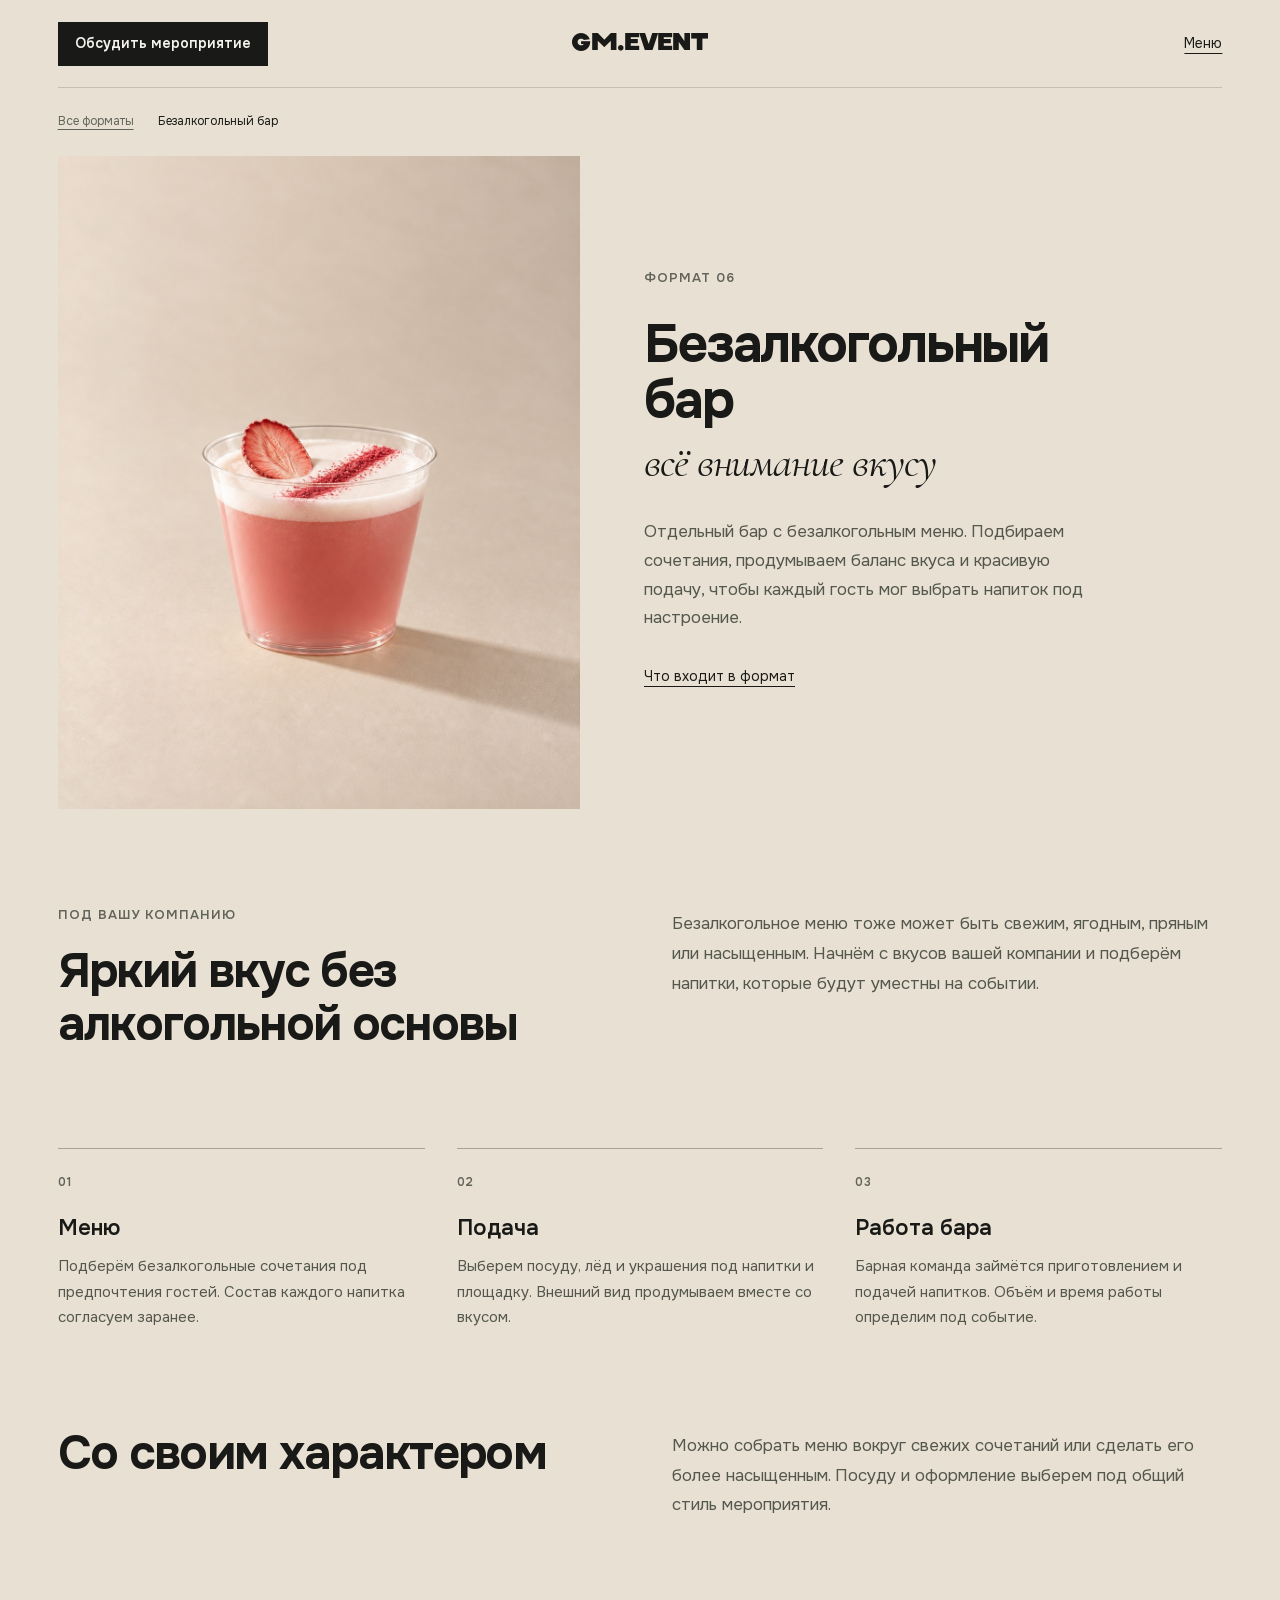
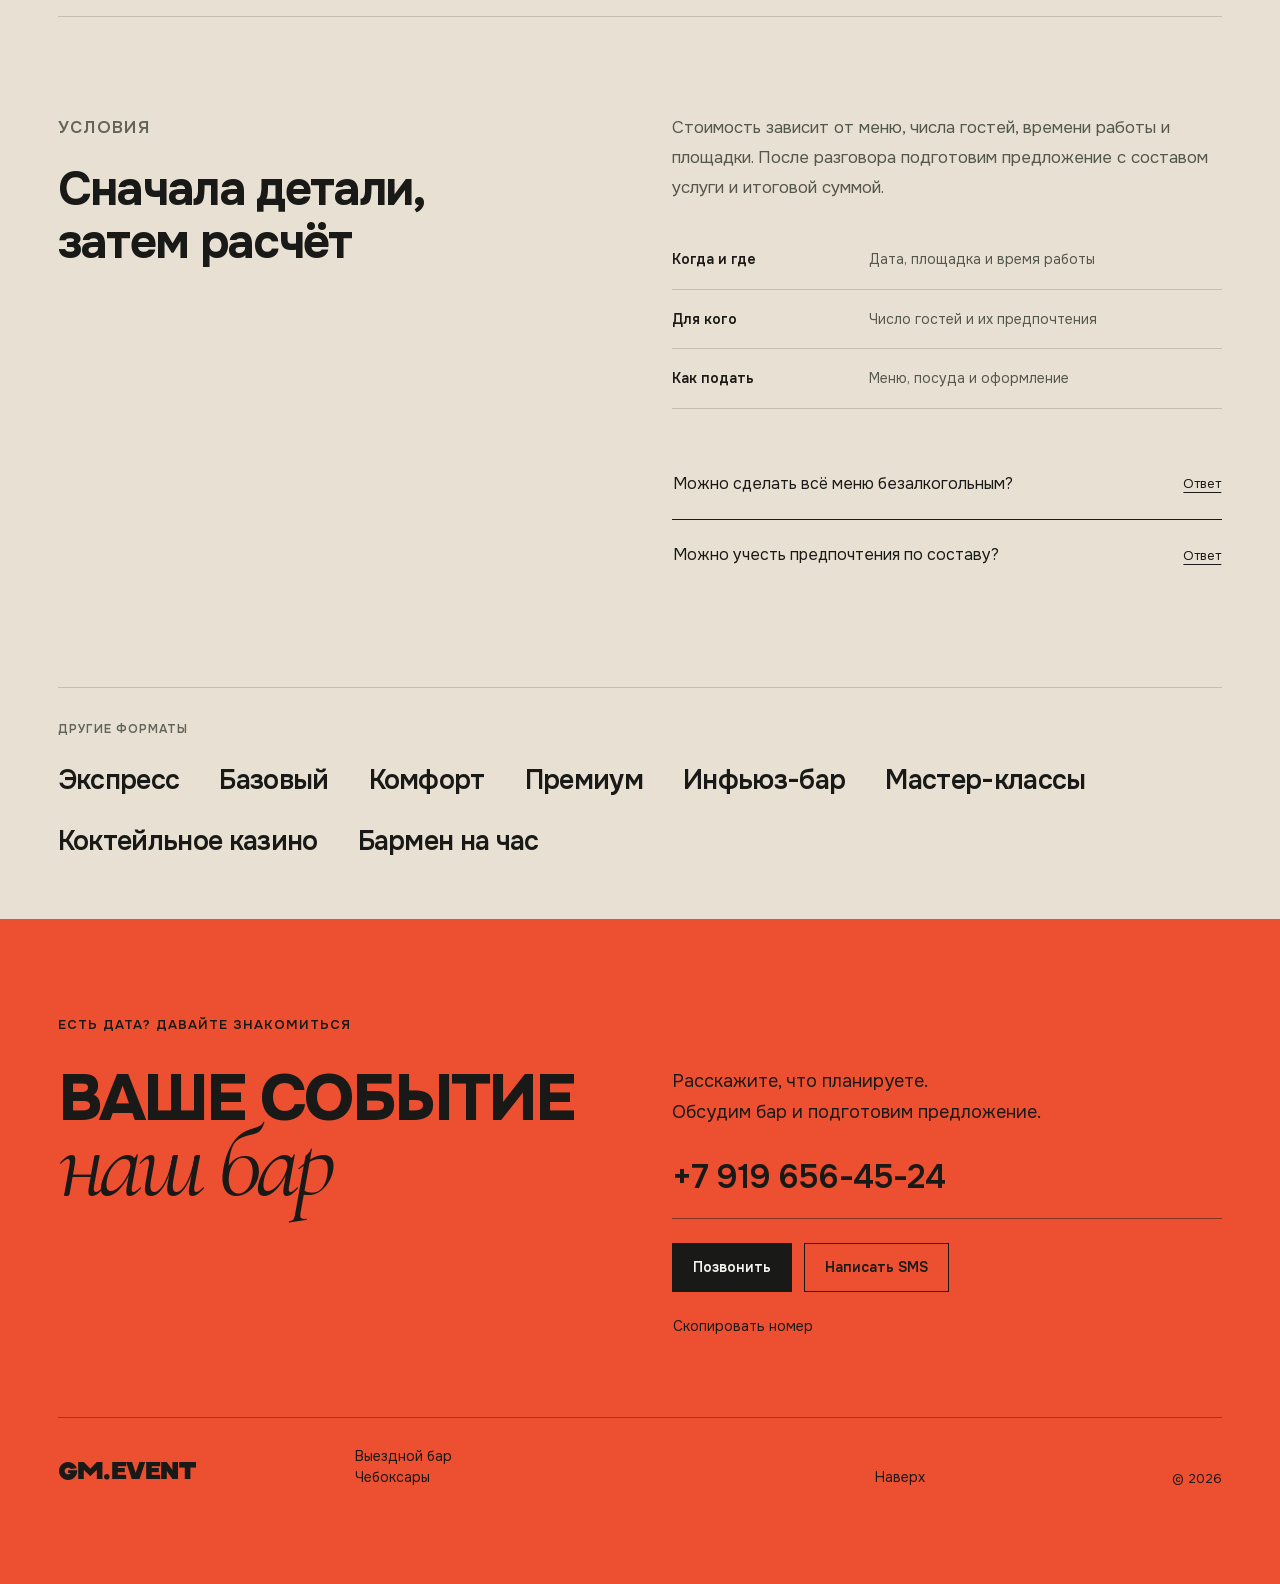
==== alcohol-free-bar/index.html @ c01161e1 "Organize services into nine event bar formats" ====
<!doctype html><html lang="ru"><head><meta charset="utf-8"><meta name="viewport" content="width=device-width,initial-scale=1"><meta name="robots" content="noindex,nofollow"><title>Безалкогольный бар — GM.EVENT</title><meta name="description" content="Отдельный бар с безалкогольным меню. Подбираем сочетания, продумываем баланс вкуса и красивую подачу, чтобы каждый гость мог выбрать напиток под настроение."><link rel="icon" href="[data-uri]"><style>/*! tailwindcss v4.2.1 | MIT License | https://tailwindcss.com */
@layer properties;
@layer theme, base, components, utilities;
@layer theme {
  :root, :host {
    --font-mono: ui-monospace, SFMono-Regular, Menlo, Monaco, Consolas, "Liberation Mono",
      "Courier New", monospace;
    --color-black: #000;
    --color-white: #fff;
    --spacing: 0.25rem;
    --container-xs: 20rem;
    --container-sm: 24rem;
    --text-xs: 0.75rem;
    --text-xs--line-height: calc(1 / 0.75);
    --text-sm: 0.875rem;
    --text-sm--line-height: calc(1.25 / 0.875);
    --text-base: 1rem;
    --text-base--line-height: calc(1.5 / 1);
    --font-weight-normal: 400;
    --font-weight-medium: 500;
    --tracking-tight: -0.025em;
    --tracking-widest: 0.1em;
    --leading-tight: 1.25;
    --leading-snug: 1.375;
    --leading-normal: 1.5;
    --leading-relaxed: 1.625;
    --radius-sm: 0.25rem;
    --radius-md: 0.375rem;
    --radius-xl: 0.75rem;
    --radius-2xl: 1rem;
    --radius-4xl: 2rem;
    --ease-in-out: cubic-bezier(0.4, 0, 0.2, 1);
    --animate-spin: spin 1s linear infinite;
    --animate-pulse: pulse 2s cubic-bezier(0.4, 0, 0.6, 1) infinite;
    --blur-xs: 4px;
    --aspect-video: 16 / 9;
    --default-transition-duration: 150ms;
    --default-transition-timing-function: cubic-bezier(0.4, 0, 0.2, 1);
    --default-font-family: var(--font-body);
    --default-mono-font-family: var(--font-mono);
    --color-border: var(--border);
    --color-popover: var(--popover);
  }
}
@layer base {
  *, ::after, ::before, ::backdrop, ::file-selector-button {
    box-sizing: border-box;
    margin: 0;
    padding: 0;
    border: 0 solid;
  }
  html, :host {
    line-height: 1.5;
    -webkit-text-size-adjust: 100%;
    tab-size: 4;
    font-family: var(--default-font-family, ui-sans-serif, system-ui, sans-serif, "Apple Color Emoji", "Segoe UI Emoji", "Segoe UI Symbol", "Noto Color Emoji");
    font-feature-settings: var(--default-font-feature-settings, normal);
    font-variation-settings: var(--default-font-variation-settings, normal);
    -webkit-tap-highlight-color: transparent;
  }
  hr {
    height: 0;
    color: inherit;
    border-top-width: 1px;
  }
  abbr:where([title]) {
    -webkit-text-decoration: underline dotted;
    text-decoration: underline dotted;
  }
  h1, h2, h3, h4, h5, h6 {
    font-size: inherit;
    font-weight: inherit;
  }
  a {
    color: inherit;
    -webkit-text-decoration: inherit;
    text-decoration: inherit;
  }
  b, strong {
    font-weight: bolder;
  }
  code, kbd, samp, pre {
    font-family: var(--default-mono-font-family, ui-monospace, SFMono-Regular, Menlo, Monaco, Consolas, "Liberation Mono", "Courier New", monospace);
    font-feature-settings: var(--default-mono-font-feature-settings, normal);
    font-variation-settings: var(--default-mono-font-variation-settings, normal);
    font-size: 1em;
  }
  small {
    font-size: 80%;
  }
  sub, sup {
    font-size: 75%;
    line-height: 0;
    position: relative;
    vertical-align: baseline;
  }
  sub {
    bottom: -0.25em;
  }
  sup {
    top: -0.5em;
  }
  table {
    text-indent: 0;
    border-color: inherit;
    border-collapse: collapse;
  }
  :-moz-focusring {
    outline: auto;
  }
  progress {
    vertical-align: baseline;
  }
  summary {
    display: list-item;
  }
  ol, ul, menu {
    list-style: none;
  }
  img, svg, video, canvas, audio, iframe, embed, object {
    display: block;
    vertical-align: middle;
  }
  img, video {
    max-width: 100%;
    height: auto;
  }
  button, input, select, optgroup, textarea, ::file-selector-button {
    font: inherit;
    font-feature-settings: inherit;
    font-variation-settings: inherit;
    letter-spacing: inherit;
    color: inherit;
    border-radius: 0;
    background-color: transparent;
    opacity: 1;
  }
  :where(select:is([multiple], [size])) optgroup {
    font-weight: bolder;
  }
  :where(select:is([multiple], [size])) optgroup option {
    padding-inline-start: 20px;
  }
  ::file-selector-button {
    margin-inline-end: 4px;
  }
  ::placeholder {
    opacity: 1;
  }
  @supports (not (-webkit-appearance: -apple-pay-button))  or (contain-intrinsic-size: 1px) {
    ::placeholder {
      color: currentcolor;
      @supports (color: color-mix(in lab, red, red)) {
        color: color-mix(in oklab, currentcolor 50%, transparent);
      }
    }
  }
  textarea {
    resize: vertical;
  }
  ::-webkit-search-decoration {
    -webkit-appearance: none;
  }
  ::-webkit-date-and-time-value {
    min-height: 1lh;
    text-align: inherit;
  }
  ::-webkit-datetime-edit {
    display: inline-flex;
  }
  ::-webkit-datetime-edit-fields-wrapper {
    padding: 0;
  }
  ::-webkit-datetime-edit, ::-webkit-datetime-edit-year-field, ::-webkit-datetime-edit-month-field, ::-webkit-datetime-edit-day-field, ::-webkit-datetime-edit-hour-field, ::-webkit-datetime-edit-minute-field, ::-webkit-datetime-edit-second-field, ::-webkit-datetime-edit-millisecond-field, ::-webkit-datetime-edit-meridiem-field {
    padding-block: 0;
  }
  ::-webkit-calendar-picker-indicator {
    line-height: 1;
  }
  :-moz-ui-invalid {
    box-shadow: none;
  }
  button, input:where([type="button"], [type="reset"], [type="submit"]), ::file-selector-button {
    appearance: button;
  }
  ::-webkit-inner-spin-button, ::-webkit-outer-spin-button {
    height: auto;
  }
  [hidden]:where(:not([hidden="until-found"])) {
    display: none !important;
  }
}
@layer utilities {
  .\@container\/card-header {
    container-type: inline-size;
    container-name: card-header;
  }
  .\@container\/field-group {
    container-type: inline-size;
    container-name: field-group;
  }
  .pointer-events-auto {
    pointer-events: auto;
  }
  .pointer-events-none {
    pointer-events: none;
  }
  .invisible {
    visibility: hidden;
  }
  .visible {
    visibility: visible;
  }
  .sr-only {
    position: absolute;
    width: 1px;
    height: 1px;
    padding: 0;
    margin: -1px;
    overflow: hidden;
    clip-path: inset(50%);
    white-space: nowrap;
    border-width: 0;
  }
  .absolute {
    position: absolute;
  }
  .fixed {
    position: fixed;
  }
  .relative {
    position: relative;
  }
  .static {
    position: static;
  }
  .inset-0 {
    inset: calc(var(--spacing) * 0);
  }
  .inset-x-0 {
    inset-inline: calc(var(--spacing) * 0);
  }
  .inset-x-4 {
    inset-inline: calc(var(--spacing) * 4);
  }
  .inset-y-0 {
    inset-block: calc(var(--spacing) * 0);
  }
  .inset-s-1\/2 {
    inset-inline-start: calc(1 / 2 * 100%);
  }
  .start {
    inset-inline-start: var(--spacing);
  }
  .end {
    inset-inline-end: var(--spacing);
  }
  .-top-12 {
    top: calc(var(--spacing) * -12);
  }
  .top-0 {
    top: calc(var(--spacing) * 0);
  }
  .top-1\.5 {
    top: calc(var(--spacing) * 1.5);
  }
  .top-1\/2 {
    top: calc(1 / 2 * 100%);
  }
  .top-1\/3 {
    top: calc(1 / 3 * 100%);
  }
  .top-2 {
    top: calc(var(--spacing) * 2);
  }
  .top-3 {
    top: calc(var(--spacing) * 3);
  }
  .top-3\.5 {
    top: calc(var(--spacing) * 3.5);
  }
  .top-\[60\%\] {
    top: 60%;
  }
  .top-full {
    top: 100%;
  }
  .top-px {
    top: 1px;
  }
  .-right-12 {
    right: calc(var(--spacing) * -12);
  }
  .right-0 {
    right: calc(var(--spacing) * 0);
  }
  .right-1 {
    right: calc(var(--spacing) * 1);
  }
  .right-2 {
    right: calc(var(--spacing) * 2);
  }
  .right-2\.5 {
    right: calc(var(--spacing) * 2.5);
  }
  .right-3 {
    right: calc(var(--spacing) * 3);
  }
  .-bottom-12 {
    bottom: calc(var(--spacing) * -12);
  }
  .bottom-0 {
    bottom: calc(var(--spacing) * 0);
  }
  .bottom-4 {
    bottom: calc(var(--spacing) * 4);
  }
  .-left-12 {
    left: calc(var(--spacing) * -12);
  }
  .left-1\.5 {
    left: calc(var(--spacing) * 1.5);
  }
  .left-1\/2 {
    left: calc(1 / 2 * 100%);
  }
  .left-3 {
    left: calc(var(--spacing) * 3);
  }
  .isolate {
    isolation: isolate;
  }
  .z-0 {
    z-index: 0;
  }
  .z-1 {
    z-index: 1;
  }
  .z-10 {
    z-index: 10;
  }
  .z-20 {
    z-index: 20;
  }
  .z-50 {
    z-index: 50;
  }
  .z-\[calc\(1000-var\(--toast-index\)\)\] {
    z-index: calc(1000 - var(--toast-index));
  }
  .order-first {
    order: -9999;
  }
  .order-last {
    order: 9999;
  }
  .col-start-2 {
    grid-column-start: 2;
  }
  .row-span-2 {
    grid-row: span 2 / span 2;
  }
  .row-start-1 {
    grid-row-start: 1;
  }
  .m-\(--drawer-inset\,0px\) {
    margin: var(--drawer-inset,0px);
  }
  .-mx-1 {
    margin-inline: calc(var(--spacing) * -1);
  }
  .-mx-4 {
    margin-inline: calc(var(--spacing) * -4);
  }
  .mx-2 {
    margin-inline: calc(var(--spacing) * 2);
  }
  .mx-3\.5 {
    margin-inline: calc(var(--spacing) * 3.5);
  }
  .mx-auto {
    margin-inline: auto;
  }
  .-my-2 {
    margin-block: calc(var(--spacing) * -2);
  }
  .my-0\.5 {
    margin-block: calc(var(--spacing) * 0.5);
  }
  .my-1 {
    margin-block: calc(var(--spacing) * 1);
  }
  .my-2 {
    margin-block: calc(var(--spacing) * 2);
  }
  .my-auto {
    margin-block: auto;
  }
  .-mt-4 {
    margin-top: calc(var(--spacing) * -4);
  }
  .mt-0\.5 {
    margin-top: calc(var(--spacing) * 0.5);
  }
  .mt-2 {
    margin-top: calc(var(--spacing) * 2);
  }
  .mt-4 {
    margin-top: calc(var(--spacing) * 4);
  }
  .mt-auto {
    margin-top: auto;
  }
  .-mb-4 {
    margin-bottom: calc(var(--spacing) * -4);
  }
  .mb-1\.5 {
    margin-bottom: calc(var(--spacing) * 1.5);
  }
  .mb-2 {
    margin-bottom: calc(var(--spacing) * 2);
  }
  .-ml-1 {
    margin-left: calc(var(--spacing) * -1);
  }
  .-ml-4 {
    margin-left: calc(var(--spacing) * -4);
  }
  .ml-1 {
    margin-left: calc(var(--spacing) * 1);
  }
  .ml-4 {
    margin-left: calc(var(--spacing) * 4);
  }
  .ml-auto {
    margin-left: auto;
  }
  .line-clamp-1 {
    overflow: hidden;
    display: -webkit-box;
    -webkit-box-orient: vertical;
    -webkit-line-clamp: 1;
  }
  .line-clamp-2 {
    overflow: hidden;
    display: -webkit-box;
    -webkit-box-orient: vertical;
    -webkit-line-clamp: 2;
  }
  .no-scrollbar {
    -ms-overflow-style: none;
    scrollbar-width: none;
    &::-webkit-scrollbar {
      display: none;
    }
  }
  .block {
    display: block;
  }
  .flex {
    display: flex;
  }
  .grid {
    display: grid;
  }
  .hidden {
    display: none;
  }
  .inline-flex {
    display: inline-flex;
  }
  .table {
    display: table;
  }
  .table-caption {
    display: table-caption;
  }
  .table-cell {
    display: table-cell;
  }
  .table-row {
    display: table-row;
  }
  .field-sizing-content {
    field-sizing: content;
  }
  .aspect-\(--ratio\) {
    aspect-ratio: var(--ratio);
  }
  .aspect-square {
    aspect-ratio: 1 / 1;
  }
  .aspect-video {
    aspect-ratio: var(--aspect-video);
  }
  .size-\(--cell-size\) {
    width: var(--cell-size);
    height: var(--cell-size);
  }
  .size-2 {
    width: calc(var(--spacing) * 2);
    height: calc(var(--spacing) * 2);
  }
  .size-2\.5 {
    width: calc(var(--spacing) * 2.5);
    height: calc(var(--spacing) * 2.5);
  }
  .size-3 {
    width: calc(var(--spacing) * 3);
    height: calc(var(--spacing) * 3);
  }
  .size-4 {
    width: calc(var(--spacing) * 4);
    height: calc(var(--spacing) * 4);
  }
  .size-5 {
    width: calc(var(--spacing) * 5);
    height: calc(var(--spacing) * 5);
  }
  .size-6 {
    width: calc(var(--spacing) * 6);
    height: calc(var(--spacing) * 6);
  }
  .size-7 {
    width: calc(var(--spacing) * 7);
    height: calc(var(--spacing) * 7);
  }
  .size-8 {
    width: calc(var(--spacing) * 8);
    height: calc(var(--spacing) * 8);
  }
  .size-9 {
    width: calc(var(--spacing) * 9);
    height: calc(var(--spacing) * 9);
  }
  .size-10 {
    width: calc(var(--spacing) * 10);
    height: calc(var(--spacing) * 10);
  }
  .size-auto {
    width: auto;
    height: auto;
  }
  .size-full {
    width: 100%;
    height: 100%;
  }
  .h-\(--accordion-panel-height\) {
    height: var(--accordion-panel-height);
  }
  .h-\(--cell-size\) {
    height: var(--cell-size);
  }
  .h-\(--drawer-content-height\) {
    height: var(--drawer-content-height);
  }
  .h-\(--height\) {
    height: var(--height);
  }
  .h-\(--popup-height\) {
    height: var(--popup-height);
  }
  .h-\(--positioner-height\) {
    height: var(--positioner-height);
  }
  .h-1 {
    height: calc(var(--spacing) * 1);
  }
  .h-1\.5 {
    height: calc(var(--spacing) * 1.5);
  }
  .h-2 {
    height: calc(var(--spacing) * 2);
  }
  .h-2\.5 {
    height: calc(var(--spacing) * 2.5);
  }
  .h-4 {
    height: calc(var(--spacing) * 4);
  }
  .h-5 {
    height: calc(var(--spacing) * 5);
  }
  .h-6 {
    height: calc(var(--spacing) * 6);
  }
  .h-7 {
    height: calc(var(--spacing) * 7);
  }
  .h-8 {
    height: calc(var(--spacing) * 8);
  }
  .h-8\! {
    height: calc(var(--spacing) * 8) !important;
  }
  .h-9 {
    height: calc(var(--spacing) * 9);
  }
  .h-10 {
    height: calc(var(--spacing) * 10);
  }
  .h-12 {
    height: calc(var(--spacing) * 12);
  }
  .h-\[calc\(--spacing\(5\.25\)\)\] {
    height: calc(calc(var(--spacing) * 5.25));
  }
  .h-\[calc\(100\%-1px\)\] {
    height: calc(100% - 1px);
  }
  .h-auto {
    height: auto;
  }
  .h-full {
    height: 100%;
  }
  .h-max {
    height: max-content;
  }
  .h-px {
    height: 1px;
  }
  .h-svh {
    height: 100svh;
  }
  .max-h-\(--available-height\) {
    max-height: var(--available-height);
  }
  .max-h-\(--drawer-content-max-height\,none\) {
    max-height: var(--drawer-content-max-height,none);
  }
  .max-h-72 {
    max-height: calc(var(--spacing) * 72);
  }
  .max-h-\[min\(calc\(--spacing\(72\)---spacing\(9\)\)\,calc\(var\(--available-height\)---spacing\(9\)\)\)\] {
    max-height: min(calc(calc(var(--spacing) * 72) - calc(var(--spacing) * 9)), calc(var(--available-height) - calc(var(--spacing) * 9)));
  }
  .min-h-0 {
    min-height: calc(var(--spacing) * 0);
  }
  .min-h-4 {
    min-height: calc(var(--spacing) * 4);
  }
  .min-h-8 {
    min-height: calc(var(--spacing) * 8);
  }
  .min-h-16 {
    min-height: calc(var(--spacing) * 16);
  }
  .min-h-dvh {
    min-height: 100dvh;
  }
  .min-h-full {
    min-height: 100%;
  }
  .min-h-svh {
    min-height: 100svh;
  }
  .w-\(--anchor-width\) {
    width: var(--anchor-width);
  }
  .w-\(--cell-size\) {
    width: var(--cell-size);
  }
  .w-\(--drawer-content-width\,auto\) {
    width: var(--drawer-content-width,auto);
  }
  .w-\(--popup-width\) {
    width: var(--popup-width);
  }
  .w-\(--positioner-width\) {
    width: var(--positioner-width);
  }
  .w-\(--sidebar-width\) {
    width: var(--sidebar-width);
  }
  .w-0 {
    width: calc(var(--spacing) * 0);
  }
  .w-1 {
    width: calc(var(--spacing) * 1);
  }
  .w-2 {
    width: calc(var(--spacing) * 2);
  }
  .w-2\.5 {
    width: calc(var(--spacing) * 2.5);
  }
  .w-4 {
    width: calc(var(--spacing) * 4);
  }
  .w-5 {
    width: calc(var(--spacing) * 5);
  }
  .w-10 {
    width: calc(var(--spacing) * 10);
  }
  .w-24 {
    width: calc(var(--spacing) * 24);
  }
  .w-64 {
    width: calc(var(--spacing) * 64);
  }
  .w-72 {
    width: calc(var(--spacing) * 72);
  }
  .w-auto {
    width: auto;
  }
  .w-fit {
    width: fit-content;
  }
  .w-full {
    width: 100%;
  }
  .w-max {
    width: max-content;
  }
  .w-px {
    width: 1px;
  }
  .max-w-\(--available-width\) {
    max-width: var(--available-width);
  }
  .max-w-\(--skeleton-width\) {
    max-width: var(--skeleton-width);
  }
  .max-w-\[80\%\] {
    max-width: 80%;
  }
  .max-w-\[calc\(100\%-2rem\)\] {
    max-width: calc(100% - 2rem);
  }
  .max-w-full {
    max-width: 100%;
  }
  .max-w-max {
    max-width: max-content;
  }
  .max-w-sm {
    max-width: var(--container-sm);
  }
  .max-w-xs {
    max-width: var(--container-xs);
  }
  .min-w-\(--cell-size\) {
    min-width: var(--cell-size);
  }
  .min-w-0 {
    min-width: calc(var(--spacing) * 0);
  }
  .min-w-5 {
    min-width: calc(var(--spacing) * 5);
  }
  .min-w-7 {
    min-width: calc(var(--spacing) * 7);
  }
  .min-w-8 {
    min-width: calc(var(--spacing) * 8);
  }
  .min-w-9 {
    min-width: calc(var(--spacing) * 9);
  }
  .min-w-16 {
    min-width: calc(var(--spacing) * 16);
  }
  .min-w-32 {
    min-width: calc(var(--spacing) * 32);
  }
  .min-w-36 {
    min-width: calc(var(--spacing) * 36);
  }
  .min-w-40 {
    min-width: calc(var(--spacing) * 40);
  }
  .min-w-\[96px\] {
    min-width: 96px;
  }
  .min-w-\[calc\(var\(--anchor-width\)\+--spacing\(7\)\)\] {
    min-width: calc(var(--anchor-width) + calc(var(--spacing) * 7));
  }
  .flex-1 {
    flex: 1;
  }
  .shrink-0 {
    flex-shrink: 0;
  }
  .grow {
    flex-grow: 1;
  }
  .grow-0 {
    flex-grow: 0;
  }
  .basis-full {
    flex-basis: 100%;
  }
  .caption-bottom {
    caption-side: bottom;
  }
  .border-collapse {
    border-collapse: collapse;
  }
  .origin-\(--transform-origin\) {
    transform-origin: var(--transform-origin);
  }
  .origin-bottom {
    transform-origin: bottom;
  }
  .-translate-x-1\/2 {
    --tw-translate-x: calc(calc(1 / 2 * 100%) * -1);
    translate: var(--tw-translate-x) var(--tw-translate-y);
  }
  .-translate-x-px {
    --tw-translate-x: -1px;
    translate: var(--tw-translate-x) var(--tw-translate-y);
  }
  .translate-x-px {
    --tw-translate-x: 1px;
    translate: var(--tw-translate-x) var(--tw-translate-y);
  }
  .-translate-y-1\/2 {
    --tw-translate-y: calc(calc(1 / 2 * 100%) * -1);
    translate: var(--tw-translate-x) var(--tw-translate-y);
  }
  .-translate-y-3\/4 {
    --tw-translate-y: calc(calc(3 / 4 * 100%) * -1);
    translate: var(--tw-translate-x) var(--tw-translate-y);
  }
  .translate-y-0 {
    --tw-translate-y: calc(var(--spacing) * 0);
    translate: var(--tw-translate-x) var(--tw-translate-y);
  }
  .translate-y-3\/4 {
    --tw-translate-y: calc(3 / 4 * 100%);
    translate: var(--tw-translate-x) var(--tw-translate-y);
  }
  .translate-y-\[calc\(-50\%-2px\)\] {
    --tw-translate-y: calc(-50% - 2px);
    translate: var(--tw-translate-x) var(--tw-translate-y);
  }
  .rotate-45 {
    rotate: 45deg;
  }
  .rotate-90 {
    rotate: 90deg;
  }
  .\[transform\:translateX\(var\(--toast-swipe-movement-x\)\)_translateY\(calc\(var\(--toast-swipe-movement-y\)-\(var\(--toast-index\)\*var\(--peek\)\)-\(var\(--shrink\)\*var\(--height\)\)\)\)_scale\(var\(--scale\)\)\] {
    transform: translateX(var(--toast-swipe-movement-x)) translateY(calc(var(--toast-swipe-movement-y) - (var(--toast-index) * var(--peek)) - (var(--shrink) * var(--height)))) scale(var(--scale));
  }
  .transform-\[translate3d\(var\(--translate-x\,0px\)\,var\(--translate-y\,0px\)\,0\)_scale\(var\(--stack-scale\)\)\] {
    transform: translate3d(var(--translate-x,0px),var(--translate-y,0px),0) scale(var(--stack-scale));
  }
  .scroll-fade-x {
    --_scroll-fade-size-s: var(
    --scroll-fade-s-size,
    var(--scroll-fade-size, min(12%, calc(var(--spacing) * 10)))
  );
    --_scroll-fade-size-e: var(
    --scroll-fade-e-size,
    var(--scroll-fade-size, min(12%, calc(var(--spacing) * 10)))
  );
    --scroll-fade-inline: linear-gradient(
    to right,
    transparent 0,
    #000 var(--scroll-fade-s, 0px),
    #000 calc(100% - var(--scroll-fade-e, 0px)),
    transparent 100%
  );
    &:where([dir="rtl"], [dir="rtl"] *) {
      --scroll-fade-inline: linear-gradient(
      to left,
      transparent 0,
      #000 var(--scroll-fade-s, 0px),
      #000 calc(100% - var(--scroll-fade-e, 0px)),
      transparent 100%
    );
    }
    -webkit-mask-image: var(--scroll-fade-mask, var(--scroll-fade-inline));
    mask-image: var(--scroll-fade-mask, var(--scroll-fade-inline));
    -webkit-mask-composite: source-in;
    mask-composite: intersect;
    -webkit-mask-repeat: no-repeat;
    mask-repeat: no-repeat;
    @supports (animation-timeline: scroll()) {
      animation: scroll-fade-reveal-s 1ms ease-in-out, scroll-fade-reveal-e 1ms ease-in-out;
      animation-timeline: scroll(self inline), scroll(self inline);
      animation-range: 0 var(--scroll-fade-reveal, calc(var(--spacing) * 24)), calc(100% - var(--scroll-fade-reveal, calc(var(--spacing) * 24))) 100%;
      animation-fill-mode: both;
    }
    @supports not (animation-timeline: scroll()) {
      --scroll-fade-s: var(--_scroll-fade-size-s);
      --scroll-fade-e: var(--_scroll-fade-size-e);
    }
  }
  .scroll-fade-b {
    --_scroll-fade-size-b: var(
    --scroll-fade-b-size,
    var(--scroll-fade-size, min(12%, calc(var(--spacing) * 10)))
  );
    --scroll-fade-mask: linear-gradient(
    to bottom,
    #000 0,
    #000 calc(100% - var(--scroll-fade-b, 0px)),
    transparent 100%
  );
    -webkit-mask-image: var(--scroll-fade-mask);
    mask-image: var(--scroll-fade-mask);
    -webkit-mask-composite: source-in;
    mask-composite: intersect;
    -webkit-mask-repeat: no-repeat;
    mask-repeat: no-repeat;
    @supports (animation-timeline: scroll()) {
      animation: scroll-fade-reveal-b 1ms ease-in-out;
      animation-timeline: scroll(self y);
      animation-range: calc( 100% - var(--scroll-fade-reveal, calc(var(--spacing) * 24)) ) 100%;
      animation-fill-mode: both;
    }
    @supports not (animation-timeline: scroll()) {
      --scroll-fade-b: var(--_scroll-fade-size-b);
    }
  }
  .animate-caret-blink {
    animation: caret-blink 1.25s ease-out infinite;
  }
  .animate-pulse {
    animation: var(--animate-pulse);
  }
  .animate-spin {
    animation: var(--animate-spin);
  }
  .cursor-default {
    cursor: default;
  }
  .cursor-grab {
    cursor: grab;
  }
  .cursor-text {
    cursor: text;
  }
  .touch-manipulation {
    touch-action: manipulation;
  }
  .touch-none {
    touch-action: none;
  }
  .resize-none {
    resize: none;
  }
  .snap-x {
    scroll-snap-type: x var(--tw-scroll-snap-strictness);
  }
  .snap-mandatory {
    --tw-scroll-snap-strictness: mandatory;
  }
  .scroll-my-1 {
    scroll-margin-block: calc(var(--spacing) * 1);
  }
  .scroll-px-1 {
    scroll-padding-inline: calc(var(--spacing) * 1);
  }
  .scroll-py-1 {
    scroll-padding-block: calc(var(--spacing) * 1);
  }
  .list-disc {
    list-style-type: disc;
  }
  .list-none {
    list-style-type: none;
  }
  .appearance-none {
    appearance: none;
  }
  .auto-rows-min {
    grid-auto-rows: min-content;
  }
  .grid-rows-\[auto_1fr\] {
    grid-template-rows: auto 1fr;
  }
  .flex-col {
    flex-direction: column;
  }
  .flex-col-reverse {
    flex-direction: column-reverse;
  }
  .flex-row {
    flex-direction: row;
  }
  .flex-wrap {
    flex-wrap: wrap;
  }
  .place-content-center {
    place-content: center;
  }
  .place-items-center {
    place-items: center;
  }
  .items-center {
    align-items: center;
  }
  .items-end {
    align-items: flex-end;
  }
  .items-start {
    align-items: flex-start;
  }
  .items-stretch {
    align-items: stretch;
  }
  .justify-between {
    justify-content: space-between;
  }
  .justify-center {
    justify-content: center;
  }
  .justify-start {
    justify-content: flex-start;
  }
  .gap-\(--card-spacing\) {
    gap: var(--card-spacing);
  }
  .gap-0 {
    gap: calc(var(--spacing) * 0);
  }
  .gap-0\.5 {
    gap: calc(var(--spacing) * 0.5);
  }
  .gap-1 {
    gap: calc(var(--spacing) * 1);
  }
  .gap-1\.5 {
    gap: calc(var(--spacing) * 1.5);
  }
  .gap-2 {
    gap: calc(var(--spacing) * 2);
  }
  .gap-2\.5 {
    gap: calc(var(--spacing) * 2.5);
  }
  .gap-3 {
    gap: calc(var(--spacing) * 3);
  }
  .gap-4 {
    gap: calc(var(--spacing) * 4);
  }
  .gap-5 {
    gap: calc(var(--spacing) * 5);
  }
  .gap-6 {
    gap: calc(var(--spacing) * 6);
  }
  .gap-\[--spacing\(var\(--gap\)\)\] {
    gap: calc(var(--spacing) * var(--gap));
  }
  .-space-x-2 {
    :where(& > :not(:last-child)) {
      --tw-space-x-reverse: 0;
      margin-inline-start: calc(calc(var(--spacing) * -2) * var(--tw-space-x-reverse));
      margin-inline-end: calc(calc(var(--spacing) * -2) * calc(1 - var(--tw-space-x-reverse)));
    }
  }
  .self-end {
    align-self: flex-end;
  }
  .self-start {
    align-self: flex-start;
  }
  .self-stretch {
    align-self: stretch;
  }
  .justify-self-end {
    justify-self: flex-end;
  }
  .truncate {
    overflow: hidden;
    text-overflow: ellipsis;
    white-space: nowrap;
  }
  .overflow-auto {
    overflow: auto;
  }
  .overflow-hidden {
    overflow: hidden;
  }
  .overflow-x-auto {
    overflow-x: auto;
  }
  .overflow-x-hidden {
    overflow-x: hidden;
  }
  .overflow-y-auto {
    overflow-y: auto;
  }
  .overscroll-contain {
    overscroll-behavior: contain;
  }
  .overscroll-x-contain {
    overscroll-behavior-x: contain;
  }
  .rounded-\(--cell-radius\) {
    border-radius: var(--cell-radius);
  }
  .rounded-2xl {
    border-radius: var(--radius-2xl);
  }
  .rounded-4xl {
    border-radius: var(--radius-4xl);
  }
  .rounded-\[2px\] {
    border-radius: 2px;
  }
  .rounded-\[4px\] {
    border-radius: 4px;
  }
  .rounded-\[calc\(var\(--radius\)-3px\)\] {
    border-radius: calc(var(--radius) - 3px);
  }
  .rounded-\[inherit\] {
    border-radius: inherit;
  }
  .rounded-\[min\(var\(--radius-md\)\,10px\)\] {
    border-radius: min(var(--radius-md), 10px);
  }
  .rounded-\[min\(var\(--radius-md\)\,12px\)\] {
    border-radius: min(var(--radius-md), 12px);
  }
  .rounded-full {
    border-radius: calc(infinity * 1px);
  }
  .rounded-lg {
    border-radius: var(--radius);
  }
  .rounded-lg\! {
    border-radius: var(--radius) !important;
  }
  .rounded-md {
    border-radius: var(--radius-md);
  }
  .rounded-none {
    border-radius: 0;
  }
  .rounded-sm {
    border-radius: var(--radius-sm);
  }
  .rounded-xl {
    border-radius: var(--radius-xl);
  }
  .rounded-xl\! {
    border-radius: var(--radius-xl) !important;
  }
  .rounded-t-xl {
    border-top-left-radius: var(--radius-xl);
    border-top-right-radius: var(--radius-xl);
  }
  .rounded-l-\(--cell-radius\) {
    border-top-left-radius: var(--cell-radius);
    border-bottom-left-radius: var(--cell-radius);
  }
  .rounded-tl-sm {
    border-top-left-radius: var(--radius-sm);
  }
  .rounded-r-\(--cell-radius\) {
    border-top-right-radius: var(--cell-radius);
    border-bottom-right-radius: var(--cell-radius);
  }
  .rounded-b-xl {
    border-bottom-right-radius: var(--radius-xl);
    border-bottom-left-radius: var(--radius-xl);
  }
  .border {
    border-style: var(--tw-border-style);
    border-width: 1px;
  }
  .border-0 {
    border-style: var(--tw-border-style);
    border-width: 0px;
  }
  .border-\[1\.5px\] {
    border-style: var(--tw-border-style);
    border-width: 1.5px;
  }
  .border-y {
    border-block-style: var(--tw-border-style);
    border-block-width: 1px;
  }
  .border-t {
    border-top-style: var(--tw-border-style);
    border-top-width: 1px;
  }
  .border-r {
    border-right-style: var(--tw-border-style);
    border-right-width: 1px;
  }
  .border-b {
    border-bottom-style: var(--tw-border-style);
    border-bottom-width: 1px;
  }
  .border-l {
    border-left-style: var(--tw-border-style);
    border-left-width: 1px;
  }
  .border-dashed {
    --tw-border-style: dashed;
    border-style: dashed;
  }
  .border-none {
    --tw-border-style: none;
    border-style: none;
  }
  .border-\(--color-border\) {
    border-color: var(--color-border);
  }
  .border-border {
    border-color: var(--border);
  }
  .border-border\/50 {
    border-color: var(--border);
    @supports (color: color-mix(in lab, red, red)) {
      border-color: color-mix(in oklab, var(--border) 50%, transparent);
    }
  }
  .border-input {
    border-color: var(--input);
  }
  .border-input\/30 {
    border-color: var(--input);
    @supports (color: color-mix(in lab, red, red)) {
      border-color: color-mix(in oklab, var(--input) 30%, transparent);
    }
  }
  .border-ring {
    border-color: var(--ring);
  }
  .border-transparent {
    border-color: transparent;
  }
  .bg-\(--color-bg\) {
    background-color: var(--color-bg);
  }
  .bg-\[Canvas\] {
    background-color: Canvas;
  }
  .bg-background {
    background-color: var(--background);
  }
  .bg-black\/10 {
    background-color: color-mix(in srgb, #000 10%, transparent);
    @supports (color: color-mix(in lab, red, red)) {
      background-color: color-mix(in oklab, var(--color-black) 10%, transparent);
    }
  }
  .bg-border {
    background-color: var(--border);
  }
  .bg-card {
    background-color: var(--card);
  }
  .bg-destructive\/10 {
    background-color: var(--destructive);
    @supports (color: color-mix(in lab, red, red)) {
      background-color: color-mix(in oklab, var(--destructive) 10%, transparent);
    }
  }
  .bg-foreground {
    background-color: var(--foreground);
  }
  .bg-input {
    background-color: var(--input);
  }
  .bg-input\/30 {
    background-color: var(--input);
    @supports (color: color-mix(in lab, red, red)) {
      background-color: color-mix(in oklab, var(--input) 30%, transparent);
    }
  }
  .bg-muted {
    background-color: var(--muted);
  }
  .bg-muted\/50 {
    background-color: var(--muted);
    @supports (color: color-mix(in lab, red, red)) {
      background-color: color-mix(in oklab, var(--muted) 50%, transparent);
    }
  }
  .bg-popover {
    background-color: var(--popover);
  }
  .bg-primary {
    background-color: var(--primary);
  }
  .bg-primary-foreground {
    background-color: var(--primary-foreground);
  }
  .bg-secondary {
    background-color: var(--secondary);
  }
  .bg-transparent {
    background-color: transparent;
  }
  .bg-white {
    background-color: var(--color-white);
  }
  .bg-clip-padding {
    background-clip: padding-box;
  }
  .fill-foreground {
    fill: var(--foreground);
  }
  .object-cover {
    object-fit: cover;
  }
  .p-\(--card-spacing\) {
    padding: var(--card-spacing);
  }
  .p-0 {
    padding: calc(var(--spacing) * 0);
  }
  .p-1 {
    padding: calc(var(--spacing) * 1);
  }
  .p-2 {
    padding: calc(var(--spacing) * 2);
  }
  .p-2\.5 {
    padding: calc(var(--spacing) * 2.5);
  }
  .p-4 {
    padding: calc(var(--spacing) * 4);
  }
  .p-6 {
    padding: calc(var(--spacing) * 6);
  }
  .p-\[3px\] {
    padding: 3px;
  }
  .p-px {
    padding: 1px;
  }
  .px-\(--card-spacing\) {
    padding-inline: var(--card-spacing);
  }
  .px-\(--cell-size\) {
    padding-inline: var(--cell-size);
  }
  .px-1 {
    padding-inline: calc(var(--spacing) * 1);
  }
  .px-1\.5 {
    padding-inline: calc(var(--spacing) * 1.5);
  }
  .px-2 {
    padding-inline: calc(var(--spacing) * 2);
  }
  .px-2\.5 {
    padding-inline: calc(var(--spacing) * 2.5);
  }
  .px-3 {
    padding-inline: calc(var(--spacing) * 3);
  }
  .py-\(--card-spacing\) {
    padding-block: var(--card-spacing);
  }
  .py-0\.5 {
    padding-block: calc(var(--spacing) * 0.5);
  }
  .py-1 {
    padding-block: calc(var(--spacing) * 1);
  }
  .py-1\.5 {
    padding-block: calc(var(--spacing) * 1.5);
  }
  .py-2 {
    padding-block: calc(var(--spacing) * 2);
  }
  .py-2\.5 {
    padding-block: calc(var(--spacing) * 2.5);
  }
  .py-6 {
    padding-block: calc(var(--spacing) * 6);
  }
  .py-\[2px\] {
    padding-block: 2px;
  }
  .pt-0 {
    padding-top: calc(var(--spacing) * 0);
  }
  .pt-2 {
    padding-top: calc(var(--spacing) * 2);
  }
  .pt-3 {
    padding-top: calc(var(--spacing) * 3);
  }
  .pt-4 {
    padding-top: calc(var(--spacing) * 4);
  }
  .pr-1\.5 {
    padding-right: calc(var(--spacing) * 1.5);
  }
  .pr-1\.5\! {
    padding-right: calc(var(--spacing) * 1.5) !important;
  }
  .pr-2 {
    padding-right: calc(var(--spacing) * 2);
  }
  .pr-8 {
    padding-right: calc(var(--spacing) * 8);
  }
  .pb-0 {
    padding-bottom: calc(var(--spacing) * 0);
  }
  .pb-2 {
    padding-bottom: calc(var(--spacing) * 2);
  }
  .pb-2\.5 {
    padding-bottom: calc(var(--spacing) * 2.5);
  }
  .pb-3 {
    padding-bottom: calc(var(--spacing) * 3);
  }
  .pl-1\.5 {
    padding-left: calc(var(--spacing) * 1.5);
  }
  .pl-1\.5\! {
    padding-left: calc(var(--spacing) * 1.5) !important;
  }
  .pl-2 {
    padding-left: calc(var(--spacing) * 2);
  }
  .pl-2\.5 {
    padding-left: calc(var(--spacing) * 2.5);
  }
  .pl-4 {
    padding-left: calc(var(--spacing) * 4);
  }
  .pl-7 {
    padding-left: calc(var(--spacing) * 7);
  }
  .text-center {
    text-align: center;
  }
  .text-left {
    text-align: left;
  }
  .align-middle {
    vertical-align: middle;
  }
  .font-heading {
    font-family: var(--font-body);
  }
  .font-mono {
    font-family: var(--font-mono);
  }
  .font-sans {
    font-family: var(--font-body);
  }
  .text-base {
    font-size: var(--text-base);
    line-height: var(--tw-leading, var(--text-base--line-height));
  }
  .text-sm {
    font-size: var(--text-sm);
    line-height: var(--tw-leading, var(--text-sm--line-height));
  }
  .text-sm\/relaxed {
    font-size: var(--text-sm);
    line-height: var(--leading-relaxed);
  }
  .text-xs {
    font-size: var(--text-xs);
    line-height: var(--tw-leading, var(--text-xs--line-height));
  }
  .text-\[0\.8rem\] {
    font-size: 0.8rem;
  }
  .leading-none {
    --tw-leading: 1;
    line-height: 1;
  }
  .leading-normal {
    --tw-leading: var(--leading-normal);
    line-height: var(--leading-normal);
  }
  .leading-relaxed {
    --tw-leading: var(--leading-relaxed);
    line-height: var(--leading-relaxed);
  }
  .leading-snug {
    --tw-leading: var(--leading-snug);
    line-height: var(--leading-snug);
  }
  .leading-tight {
    --tw-leading: var(--leading-tight);
    line-height: var(--leading-tight);
  }
  .font-medium {
    --tw-font-weight: var(--font-weight-medium);
    font-weight: var(--font-weight-medium);
  }
  .font-normal {
    --tw-font-weight: var(--font-weight-normal);
    font-weight: var(--font-weight-normal);
  }
  .tracking-tight {
    --tw-tracking: var(--tracking-tight);
    letter-spacing: var(--tracking-tight);
  }
  .tracking-widest {
    --tw-tracking: var(--tracking-widest);
    letter-spacing: var(--tracking-widest);
  }
  .text-balance {
    text-wrap: balance;
  }
  .wrap-break-word {
    overflow-wrap: break-word;
  }
  .whitespace-nowrap {
    white-space: nowrap;
  }
  .text-\[CanvasText\] {
    color: CanvasText;
  }
  .text-background {
    color: var(--background);
  }
  .text-card-foreground {
    color: var(--card-foreground);
  }
  .text-current {
    color: currentcolor;
  }
  .text-destructive {
    color: var(--destructive);
  }
  .text-foreground {
    color: var(--foreground);
  }
  .text-foreground\/60 {
    color: var(--foreground);
    @supports (color: color-mix(in lab, red, red)) {
      color: color-mix(in oklab, var(--foreground) 60%, transparent);
    }
  }
  .text-muted-foreground {
    color: var(--muted-foreground);
  }
  .text-popover-foreground {
    color: var(--popover-foreground);
  }
  .text-primary {
    color: var(--primary);
  }
  .text-primary-foreground {
    color: var(--primary-foreground);
  }
  .text-secondary-foreground {
    color: var(--secondary-foreground);
  }
  .italic {
    font-style: italic;
  }
  .tabular-nums {
    --tw-numeric-spacing: tabular-nums;
    font-variant-numeric: var(--tw-ordinal,) var(--tw-slashed-zero,) var(--tw-numeric-figure,) var(--tw-numeric-spacing,) var(--tw-numeric-fraction,);
  }
  .underline-offset-4 {
    text-underline-offset: 4px;
  }
  .opacity-0 {
    opacity: 0%;
  }
  .opacity-50 {
    opacity: 50%;
  }
  .opacity-60 {
    opacity: 60%;
  }
  .opacity-\[max\(var\(--drawer-overlay-min-opacity\,0\)\,calc\(1-var\(--drawer-swipe-progress\)\)\)\] {
    opacity: max(var(--drawer-overlay-min-opacity,0), calc(1 - var(--drawer-swipe-progress)));
  }
  .bg-blend-color {
    background-blend-mode: color;
  }
  .shadow {
    --tw-shadow: 0 1px 3px 0 var(--tw-shadow-color, rgb(0 0 0 / 0.1)), 0 1px 2px -1px var(--tw-shadow-color, rgb(0 0 0 / 0.1));
    box-shadow: var(--tw-inset-shadow), var(--tw-inset-ring-shadow), var(--tw-ring-offset-shadow), var(--tw-ring-shadow), var(--tw-shadow);
  }
  .shadow-\[0_0_0_1px_var\(--sidebar-border\)\] {
    --tw-shadow: 0 0 0 1px var(--tw-shadow-color, var(--sidebar-border));
    box-shadow: var(--tw-inset-shadow), var(--tw-inset-ring-shadow), var(--tw-ring-offset-shadow), var(--tw-ring-shadow), var(--tw-shadow);
  }
  .shadow-lg {
    --tw-shadow: 0 10px 15px -3px var(--tw-shadow-color, rgb(0 0 0 / 0.1)), 0 4px 6px -4px var(--tw-shadow-color, rgb(0 0 0 / 0.1));
    box-shadow: var(--tw-inset-shadow), var(--tw-inset-ring-shadow), var(--tw-ring-offset-shadow), var(--tw-ring-shadow), var(--tw-shadow);
  }
  .shadow-md {
    --tw-shadow: 0 4px 6px -1px var(--tw-shadow-color, rgb(0 0 0 / 0.1)), 0 2px 4px -2px var(--tw-shadow-color, rgb(0 0 0 / 0.1));
    box-shadow: var(--tw-inset-shadow), var(--tw-inset-ring-shadow), var(--tw-ring-offset-shadow), var(--tw-ring-shadow), var(--tw-shadow);
  }
  .shadow-none {
    --tw-shadow: 0 0 #0000;
    box-shadow: var(--tw-inset-shadow), var(--tw-inset-ring-shadow), var(--tw-ring-offset-shadow), var(--tw-ring-shadow), var(--tw-shadow);
  }
  .shadow-none\! {
    --tw-shadow: 0 0 #0000 !important;
    box-shadow: var(--tw-inset-shadow), var(--tw-inset-ring-shadow), var(--tw-ring-offset-shadow), var(--tw-ring-shadow), var(--tw-shadow) !important;
  }
  .shadow-xl {
    --tw-shadow: 0 20px 25px -5px var(--tw-shadow-color, rgb(0 0 0 / 0.1)), 0 8px 10px -6px var(--tw-shadow-color, rgb(0 0 0 / 0.1));
    box-shadow: var(--tw-inset-shadow), var(--tw-inset-ring-shadow), var(--tw-ring-offset-shadow), var(--tw-ring-shadow), var(--tw-shadow);
  }
  .ring-0 {
    --tw-ring-shadow: var(--tw-ring-inset,) 0 0 0 calc(0px + var(--tw-ring-offset-width)) var(--tw-ring-color, currentcolor);
    box-shadow: var(--tw-inset-shadow), var(--tw-inset-ring-shadow), var(--tw-ring-offset-shadow), var(--tw-ring-shadow), var(--tw-shadow);
  }
  .ring-1 {
    --tw-ring-shadow: var(--tw-ring-inset,) 0 0 0 calc(1px + var(--tw-ring-offset-width)) var(--tw-ring-color, currentcolor);
    box-shadow: var(--tw-inset-shadow), var(--tw-inset-ring-shadow), var(--tw-ring-offset-shadow), var(--tw-ring-shadow), var(--tw-shadow);
  }
  .ring-2 {
    --tw-ring-shadow: var(--tw-ring-inset,) 0 0 0 calc(2px + var(--tw-ring-offset-width)) var(--tw-ring-color, currentcolor);
    box-shadow: var(--tw-inset-shadow), var(--tw-inset-ring-shadow), var(--tw-ring-offset-shadow), var(--tw-ring-shadow), var(--tw-shadow);
  }
  .ring-3 {
    --tw-ring-shadow: var(--tw-ring-inset,) 0 0 0 calc(3px + var(--tw-ring-offset-width)) var(--tw-ring-color, currentcolor);
    box-shadow: var(--tw-inset-shadow), var(--tw-inset-ring-shadow), var(--tw-ring-offset-shadow), var(--tw-ring-shadow), var(--tw-shadow);
  }
  .ring-background {
    --tw-ring-color: var(--background);
  }
  .ring-card {
    --tw-ring-color: var(--card);
  }
  .ring-foreground\/10 {
    --tw-ring-color: var(--foreground);
    @supports (color: color-mix(in lab, red, red)) {
      --tw-ring-color: color-mix(in oklab, var(--foreground) 10%, transparent);
    }
  }
  .ring-ring\/50 {
    --tw-ring-color: var(--ring);
    @supports (color: color-mix(in lab, red, red)) {
      --tw-ring-color: color-mix(in oklab, var(--ring) 50%, transparent);
    }
  }
  .ring-offset-background {
    --tw-ring-offset-color: var(--background);
  }
  .outline-hidden {
    --tw-outline-style: none;
    outline-style: none;
    @media (forced-colors: active) {
      outline: 2px solid transparent;
      outline-offset: 2px;
    }
  }
  .outline {
    outline-style: var(--tw-outline-style);
    outline-width: 1px;
  }
  .transition {
    transition-property: color, background-color, border-color, outline-color, text-decoration-color, fill, stroke, --tw-gradient-from, --tw-gradient-via, --tw-gradient-to, opacity, box-shadow, transform, translate, scale, rotate, filter, -webkit-backdrop-filter, backdrop-filter, display, content-visibility, overlay, pointer-events;
    transition-timing-function: var(--tw-ease, var(--default-transition-timing-function));
    transition-duration: var(--tw-duration, var(--default-transition-duration));
  }
  .transition-\[color\,box-shadow\] {
    transition-property: color,box-shadow;
    transition-timing-function: var(--tw-ease, var(--default-transition-timing-function));
    transition-duration: var(--tw-duration, var(--default-transition-duration));
  }
  .transition-\[left\,right\,width\] {
    transition-property: left,right,width;
    transition-timing-function: var(--tw-ease, var(--default-transition-timing-function));
    transition-duration: var(--tw-duration, var(--default-transition-duration));
  }
  .transition-\[margin\,opacity\] {
    transition-property: margin,opacity;
    transition-timing-function: var(--tw-ease, var(--default-transition-timing-function));
    transition-duration: var(--tw-duration, var(--default-transition-duration));
  }
  .transition-\[opacity\,transform\,translate\] {
    transition-property: opacity,transform,translate;
    transition-timing-function: var(--tw-ease, var(--default-transition-timing-function));
    transition-duration: var(--tw-duration, var(--default-transition-duration));
  }
  .transition-\[opacity\,transform\,width\,height\,scale\,translate\] {
    transition-property: opacity,transform,width,height,scale,translate;
    transition-timing-function: var(--tw-ease, var(--default-transition-timing-function));
    transition-duration: var(--tw-duration, var(--default-transition-duration));
  }
  .transition-\[top\,left\,right\,bottom\] {
    transition-property: top,left,right,bottom;
    transition-timing-function: var(--tw-ease, var(--default-transition-timing-function));
    transition-duration: var(--tw-duration, var(--default-transition-duration));
  }
  .transition-\[transform\,height\,opacity\,filter\] {
    transition-property: transform,height,opacity,filter;
    transition-timing-function: var(--tw-ease, var(--default-transition-timing-function));
    transition-duration: var(--tw-duration, var(--default-transition-duration));
  }
  .transition-\[translate\,scale\,opacity\] {
    transition-property: translate,scale,opacity;
    transition-timing-function: var(--tw-ease, var(--default-transition-timing-function));
    transition-duration: var(--tw-duration, var(--default-transition-duration));
  }
  .transition-\[width\,height\,padding\] {
    transition-property: width,height,padding;
    transition-timing-function: var(--tw-ease, var(--default-transition-timing-function));
    transition-duration: var(--tw-duration, var(--default-transition-duration));
  }
  .transition-\[width\] {
    transition-property: width;
    transition-timing-function: var(--tw-ease, var(--default-transition-timing-function));
    transition-duration: var(--tw-duration, var(--default-transition-duration));
  }
  .transition-all {
    transition-property: all;
    transition-timing-function: var(--tw-ease, var(--default-transition-timing-function));
    transition-duration: var(--tw-duration, var(--default-transition-duration));
  }
  .transition-colors {
    transition-property: color, background-color, border-color, outline-color, text-decoration-color, fill, stroke, --tw-gradient-from, --tw-gradient-via, --tw-gradient-to;
    transition-timing-function: var(--tw-ease, var(--default-transition-timing-function));
    transition-duration: var(--tw-duration, var(--default-transition-duration));
  }
  .transition-opacity {
    transition-property: opacity;
    transition-timing-function: var(--tw-ease, var(--default-transition-timing-function));
    transition-duration: var(--tw-duration, var(--default-transition-duration));
  }
  .transition-transform {
    transition-property: transform, translate, scale, rotate;
    transition-timing-function: var(--tw-ease, var(--default-transition-timing-function));
    transition-duration: var(--tw-duration, var(--default-transition-duration));
  }
  .transition-none {
    transition-property: none;
  }
  .duration-100 {
    --tw-duration: 100ms;
    transition-duration: 100ms;
  }
  .duration-150 {
    --tw-duration: 150ms;
    transition-duration: 150ms;
  }
  .duration-200 {
    --tw-duration: 200ms;
    transition-duration: 200ms;
  }
  .duration-250 {
    --tw-duration: 250ms;
    transition-duration: 250ms;
  }
  .duration-300 {
    --tw-duration: 300ms;
    transition-duration: 300ms;
  }
  .duration-450 {
    --tw-duration: 450ms;
    transition-duration: 450ms;
  }
  .duration-1000 {
    --tw-duration: 1000ms;
    transition-duration: 1000ms;
  }
  .duration-\[0\.35s\] {
    --tw-duration: 0.35s;
    transition-duration: 0.35s;
  }
  .ease-\[cubic-bezier\(0\.22\,1\,0\.36\,1\)\] {
    --tw-ease: cubic-bezier(0.22,1,0.36,1);
    transition-timing-function: cubic-bezier(0.22,1,0.36,1);
  }
  .ease-\[cubic-bezier\(0\.32\,0\.72\,0\,1\)\] {
    --tw-ease: cubic-bezier(0.32,0.72,0,1);
    transition-timing-function: cubic-bezier(0.32,0.72,0,1);
  }
  .ease-\[cubic-bezier\(0\.45\,1\.005\,0\,1\.005\)\] {
    --tw-ease: cubic-bezier(0.45,1.005,0,1.005);
    transition-timing-function: cubic-bezier(0.45,1.005,0,1.005);
  }
  .ease-in-out {
    --tw-ease: var(--ease-in-out);
    transition-timing-function: var(--ease-in-out);
  }
  .ease-linear {
    --tw-ease: linear;
    transition-timing-function: linear;
  }
  .will-change-transform {
    will-change: transform;
  }
  .contain-content {
    contain: content;
  }
  .outline-none {
    --tw-outline-style: none;
    outline-style: none;
  }
  .select-none {
    -webkit-user-select: none;
    user-select: none;
  }
  .select-text {
    -webkit-user-select: text;
    user-select: text;
  }
  .\[--bleed\:3rem\] {
    --bleed: 3rem;
  }
  .\[--card-spacing\:--spacing\(4\)\] {
    --card-spacing: calc(var(--spacing) * 4);
  }
  .\[--cell-radius\:var\(--radius-md\)\] {
    --cell-radius: var(--radius-md);
  }
  .\[--cell-size\:--spacing\(7\)\] {
    --cell-size: calc(var(--spacing) * 7);
  }
  .\[--drawer-content-height\:var\(--drawer-height\,auto\)\] {
    --drawer-content-height: var(--drawer-height,auto);
  }
  .\[--gap\:0\.75rem\] {
    --gap: 0.75rem;
  }
  .\[--height\:var\(--toast-frontmost-height\,var\(--toast-height\)\)\] {
    --height: var(--toast-frontmost-height,var(--toast-height));
  }
  .\[--offset-y\:calc\(var\(--toast-offset-y\)\*-1\+calc\(var\(--toast-index\)\*var\(--gap\)\*-1\)\+var\(--toast-swipe-movement-y\)\)\] {
    --offset-y: calc(var(--toast-offset-y) * -1 + calc(var(--toast-index) * var(--gap) * -1) + var(--toast-swipe-movement-y));
  }
  .\[--peek\:0\.75rem\] {
    --peek: 0.75rem;
  }
  .\[--peek\:1rem\] {
    --peek: 1rem;
  }
  .\[--scale\:calc\(max\(0\,1-\(var\(--toast-index\)\*0\.1\)\)\)\] {
    --scale: calc(max(0, 1 - (var(--toast-index) * 0.1)));
  }
  .\[--shrink\:calc\(1-var\(--scale\)\)\] {
    --shrink: calc(1 - var(--scale));
  }
  .\[--stack-height\:var\(--drawer-frontmost-height\,var\(--drawer-height\,0px\)\)\] {
    --stack-height: var(--drawer-frontmost-height,var(--drawer-height,0px));
  }
  .\[--stack-peek-offset\:max\(0px\,calc\(\(var\(--nested-drawers\)-var\(--stack-progress\)\)\*var\(--peek\)\)\)\] {
    --stack-peek-offset: max(0px, calc((var(--nested-drawers) - var(--stack-progress)) * var(--peek)));
  }
  .\[--stack-progress\:clamp\(0\,var\(--drawer-swipe-progress\)\,1\)\] {
    --stack-progress: clamp(0, var(--drawer-swipe-progress), 1);
  }
  .\[--stack-scale-base\:max\(0\,calc\(1-\(var\(--nested-drawers\)\*var\(--stack-step\)\)\)\)\] {
    --stack-scale-base: max(0, calc(1 - (var(--nested-drawers) * var(--stack-step))));
  }
  .\[--stack-scale\:clamp\(0\,calc\(var\(--stack-scale-base\)\+\(var\(--stack-step\)\*var\(--stack-progress\)\)\)\,1\)\] {
    --stack-scale: clamp(0, calc(var(--stack-scale-base) + (var(--stack-step) * var(--stack-progress))), 1);
  }
  .\[--stack-shrink\:calc\(1-var\(--stack-scale\)\)\] {
    --stack-shrink: calc(1 - var(--stack-scale));
  }
  .\[--stack-step\:0\.05\] {
    --stack-step: 0.05;
  }
  .\[contain-intrinsic-size\:auto_10rem\] {
    contain-intrinsic-size: auto 10rem;
  }
  .\[content-visibility\:auto\] {
    content-visibility: auto;
  }
  .\[interpolate-size\:allow-keywords\] {
    interpolate-size: allow-keywords;
  }
  .\[transition\:transform_500ms_cubic-bezier\(0\.22\,1\,0\.36\,1\)\,opacity_500ms\,height_150ms\] {
    transition: transform 500ms cubic-bezier(0.22,1,0.36,1),opacity 500ms,height 150ms;
  }
  .paused {
    animation-play-state: paused;
  }
  .\*\:w-full {
    :is(& > *) {
      width: 100%;
    }
  }
  .not-last\:border-b {
    &:not(*:last-child) {
      border-bottom-style: var(--tw-border-style);
      border-bottom-width: 1px;
    }
  }
  .group-focus-within\/menu-item\:opacity-100 {
    &:is(:where(.group\/menu-item):focus-within *) {
      opacity: 100%;
    }
  }
  .group-hover\/menu-item\:opacity-100 {
    &:is(:where(.group\/menu-item):hover *) {
      @media (hover: hover) {
        opacity: 100%;
      }
    }
  }
  .group-focus\/context-menu-item\:text-accent-foreground {
    &:is(:where(.group\/context-menu-item):focus *) {
      color: var(--accent-foreground);
    }
  }
  .group-focus\/dropdown-menu-item\:text-accent-foreground {
    &:is(:where(.group\/dropdown-menu-item):focus *) {
      color: var(--accent-foreground);
    }
  }
  .group-focus\/menubar-item\:text-accent-foreground {
    &:is(:where(.group\/menubar-item):focus *) {
      color: var(--accent-foreground);
    }
  }
  .group-has-disabled\/field\:opacity-50 {
    &:is(:where(.group\/field):has(*:disabled) *) {
      opacity: 50%;
    }
  }
  .group-has-data-\[sidebar\=menu-action\]\/menu-item\:pr-8 {
    &:is(:where(.group\/menu-item):has(*[data-sidebar="menu-action"]) *) {
      padding-right: calc(var(--spacing) * 8);
    }
  }
  .group-has-data-\[size\=lg\]\/avatar-group\:size-10 {
    &:is(:where(.group\/avatar-group):has(*[data-size="lg"]) *) {
      width: calc(var(--spacing) * 10);
      height: calc(var(--spacing) * 10);
    }
  }
  .group-has-data-\[size\=sm\]\/avatar-group\:size-6 {
    &:is(:where(.group\/avatar-group):has(*[data-size="sm"]) *) {
      width: calc(var(--spacing) * 6);
      height: calc(var(--spacing) * 6);
    }
  }
  .group-has-data-\[slot\=combobox-clear\]\/input-group\:hidden {
    &:is(:where(.group\/input-group):has(*[data-slot="combobox-clear"]) *) {
      display: none;
    }
  }
  .group-has-data-\[slot\=command-shortcut\]\/command-item\:hidden {
    &:is(:where(.group\/command-item):has(*[data-slot="command-shortcut"]) *) {
      display: none;
    }
  }
  .group-has-data-\[slot\=item-description\]\/item\:translate-y-0\.5 {
    &:is(:where(.group\/item):has(*[data-slot="item-description"]) *) {
      --tw-translate-y: calc(var(--spacing) * 0.5);
      translate: var(--tw-translate-x) var(--tw-translate-y);
    }
  }
  .group-has-data-\[slot\=item-description\]\/item\:self-start {
    &:is(:where(.group\/item):has(*[data-slot="item-description"]) *) {
      align-self: flex-start;
    }
  }
  .group-has-data-\[slot\=message-footer\]\/message\:-translate-y-8 {
    &:is(:where(.group\/message):has(*[data-slot="message-footer"]) *) {
      --tw-translate-y: calc(var(--spacing) * -8);
      translate: var(--tw-translate-x) var(--tw-translate-y);
    }
  }
  .group-has-data-\[variant\=ghost\]\/message\:px-0 {
    &:is(:where(.group\/message):has(*[data-variant="ghost"]) *) {
      padding-inline: calc(var(--spacing) * 0);
    }
  }
  .group-has-data-horizontal\/field\:text-balance {
    &:is(:where(.group\/field):has(*:where([data-orientation="horizontal"])) *) {
      text-wrap: balance;
    }
  }
  .group-has-\[\:focus-visible\]\/field-label\:border-transparent {
    &:is(:where(.group\/field-label):has(*:is(:focus-visible)) *) {
      border-color: transparent;
    }
  }
  .group-has-\[\:focus-visible\]\/field-label\:ring-0 {
    &:is(:where(.group\/field-label):has(*:is(:focus-visible)) *) {
      --tw-ring-shadow: var(--tw-ring-inset,) 0 0 0 calc(0px + var(--tw-ring-offset-width)) var(--tw-ring-color, currentcolor);
      box-shadow: var(--tw-inset-shadow), var(--tw-inset-ring-shadow), var(--tw-ring-offset-shadow), var(--tw-ring-shadow), var(--tw-shadow);
    }
  }
  .group-has-\[\:focus-visible\]\/field-label\:not-data-checked\:border-input {
    &:is(:where(.group\/field-label):has(*:is(:focus-visible)) *) {
      &:not(*:where([data-state="checked"]),  *:where([data-checked]:not([data-checked="false"]))) {
        border-color: var(--input);
      }
    }
  }
  .group-has-\[\>input\]\/input-group\:pt-2 {
    &:is(:where(.group\/input-group):has(>input) *) {
      padding-top: calc(var(--spacing) * 2);
    }
  }
  .group-has-\[\>input\]\/input-group\:pb-2 {
    &:is(:where(.group\/input-group):has(>input) *) {
      padding-bottom: calc(var(--spacing) * 2);
    }
  }
  .group-has-\[\>svg\]\/alert\:col-start-2 {
    &:is(:where(.group\/alert):has(>svg) *) {
      grid-column-start: 2;
    }
  }
  .group-aria-expanded\/accordion-trigger\:hidden {
    &:is(:where(.group\/accordion-trigger)[aria-expanded="true"] *) {
      display: none;
    }
  }
  .group-aria-expanded\/accordion-trigger\:inline {
    &:is(:where(.group\/accordion-trigger)[aria-expanded="true"] *) {
      display: inline;
    }
  }
  .group-data-empty\/combobox-content\:flex {
    &:is(:where(.group\/combobox-content)[data-empty] *) {
      display: flex;
    }
  }
  .group-data-nested-drawer-open\/drawer-popup\:opacity-0 {
    &:is(:where(.group\/drawer-popup)[data-nested-drawer-open] *) {
      opacity: 0%;
    }
  }
  .group-data-nested-drawer-swiping\/drawer-popup\:opacity-100 {
    &:is(:where(.group\/drawer-popup)[data-nested-drawer-swiping] *) {
      opacity: 100%;
    }
  }
  .group-data-popup-open\/navigation-menu-trigger\:rotate-180 {
    &:is(:where(.group\/navigation-menu-trigger)[data-popup-open] *) {
      rotate: 180deg;
    }
  }
  .group-data-swiping\/drawer-popup\:select-none {
    &:is(:where(.group\/drawer-popup)[data-swiping] *) {
      -webkit-user-select: none;
      user-select: none;
    }
  }
  .group-data-\[align\=end\]\/bubble\:self-end {
    &:is(:where(.group\/bubble)[data-align="end"] *) {
      align-self: flex-end;
    }
  }
  .group-data-\[align\=end\]\/message\:justify-end {
    &:is(:where(.group\/message)[data-align="end"] *) {
      justify-content: flex-end;
    }
  }
  .group-data-\[align\=end\]\/message\:self-end {
    &:is(:where(.group\/message)[data-align="end"] *) {
      align-self: flex-end;
    }
  }
  .group-data-\[checked\=true\]\/command-item\:opacity-100 {
    &:is(:where(.group\/command-item)[data-checked="true"] *) {
      opacity: 100%;
    }
  }
  .group-data-\[collapsible\=icon\]\:-mt-8 {
    &:is(:where(.group)[data-collapsible="icon"] *) {
      margin-top: calc(var(--spacing) * -8);
    }
  }
  .group-data-\[collapsible\=icon\]\:hidden {
    &:is(:where(.group)[data-collapsible="icon"] *) {
      display: none;
    }
  }
  .group-data-\[collapsible\=icon\]\:size-8\! {
    &:is(:where(.group)[data-collapsible="icon"] *) {
      width: calc(var(--spacing) * 8) !important;
      height: calc(var(--spacing) * 8) !important;
    }
  }
  .group-data-\[collapsible\=icon\]\:w-\(--sidebar-width-icon\) {
    &:is(:where(.group)[data-collapsible="icon"] *) {
      width: var(--sidebar-width-icon);
    }
  }
  .group-data-\[collapsible\=icon\]\:w-\[calc\(var\(--sidebar-width-icon\)\+\(--spacing\(4\)\)\)\] {
    &:is(:where(.group)[data-collapsible="icon"] *) {
      width: calc(var(--sidebar-width-icon) + (calc(var(--spacing) * 4)));
    }
  }
  .group-data-\[collapsible\=icon\]\:w-\[calc\(var\(--sidebar-width-icon\)\+\(--spacing\(4\)\)\+2px\)\] {
    &:is(:where(.group)[data-collapsible="icon"] *) {
      width: calc(var(--sidebar-width-icon) + (calc(var(--spacing) * 4)) + 2px);
    }
  }
  .group-data-\[collapsible\=icon\]\:overflow-hidden {
    &:is(:where(.group)[data-collapsible="icon"] *) {
      overflow: hidden;
    }
  }
  .group-data-\[collapsible\=icon\]\:p-0\! {
    &:is(:where(.group)[data-collapsible="icon"] *) {
      padding: calc(var(--spacing) * 0) !important;
    }
  }
  .group-data-\[collapsible\=icon\]\:p-2\! {
    &:is(:where(.group)[data-collapsible="icon"] *) {
      padding: calc(var(--spacing) * 2) !important;
    }
  }
  .group-data-\[collapsible\=icon\]\:opacity-0 {
    &:is(:where(.group)[data-collapsible="icon"] *) {
      opacity: 0%;
    }
  }
  .group-data-\[collapsible\=offcanvas\]\:w-0 {
    &:is(:where(.group)[data-collapsible="offcanvas"] *) {
      width: calc(var(--spacing) * 0);
    }
  }
  .group-data-\[collapsible\=offcanvas\]\:translate-x-0 {
    &:is(:where(.group)[data-collapsible="offcanvas"] *) {
      --tw-translate-x: calc(var(--spacing) * 0);
      translate: var(--tw-translate-x) var(--tw-translate-y);
    }
  }
  .group-data-\[disabled\=true\]\:pointer-events-none {
    &:is(:where(.group)[data-disabled="true"] *) {
      pointer-events: none;
    }
  }
  .group-data-\[disabled\=true\]\:opacity-50 {
    &:is(:where(.group)[data-disabled="true"] *) {
      opacity: 50%;
    }
  }
  .group-data-\[disabled\=true\]\/field\:opacity-50 {
    &:is(:where(.group\/field)[data-disabled="true"] *) {
      opacity: 50%;
    }
  }
  .group-data-\[disabled\=true\]\/input-group\:opacity-50 {
    &:is(:where(.group\/input-group)[data-disabled="true"] *) {
      opacity: 50%;
    }
  }
  .group-data-\[focused\=true\]\/day\:relative {
    &:is(:where(.group\/day)[data-focused="true"] *) {
      position: relative;
    }
  }
  .group-data-\[focused\=true\]\/day\:z-10 {
    &:is(:where(.group\/day)[data-focused="true"] *) {
      z-index: 10;
    }
  }
  .group-data-\[focused\=true\]\/day\:border-ring {
    &:is(:where(.group\/day)[data-focused="true"] *) {
      border-color: var(--ring);
    }
  }
  .group-data-\[focused\=true\]\/day\:ring-\[3px\] {
    &:is(:where(.group\/day)[data-focused="true"] *) {
      --tw-ring-shadow: var(--tw-ring-inset,) 0 0 0 calc(3px + var(--tw-ring-offset-width)) var(--tw-ring-color, currentcolor);
      box-shadow: var(--tw-inset-shadow), var(--tw-inset-ring-shadow), var(--tw-ring-offset-shadow), var(--tw-ring-shadow), var(--tw-shadow);
    }
  }
  .group-data-\[focused\=true\]\/day\:ring-ring\/50 {
    &:is(:where(.group\/day)[data-focused="true"] *) {
      --tw-ring-color: var(--ring);
      @supports (color: color-mix(in lab, red, red)) {
        --tw-ring-color: color-mix(in oklab, var(--ring) 50%, transparent);
      }
    }
  }
  .group-data-\[orientation\=vertical\]\/attachment\:absolute {
    &:is(:where(.group\/attachment)[data-orientation="vertical"] *) {
      position: absolute;
    }
  }
  .group-data-\[orientation\=vertical\]\/attachment\:top-3 {
    &:is(:where(.group\/attachment)[data-orientation="vertical"] *) {
      top: calc(var(--spacing) * 3);
    }
  }
  .group-data-\[orientation\=vertical\]\/attachment\:right-3 {
    &:is(:where(.group\/attachment)[data-orientation="vertical"] *) {
      right: calc(var(--spacing) * 3);
    }
  }
  .group-data-\[orientation\=vertical\]\/attachment\:w-full {
    &:is(:where(.group\/attachment)[data-orientation="vertical"] *) {
      width: 100%;
    }
  }
  .group-data-\[orientation\=vertical\]\/attachment\:gap-1 {
    &:is(:where(.group\/attachment)[data-orientation="vertical"] *) {
      gap: calc(var(--spacing) * 1);
    }
  }
  .group-data-\[orientation\=vertical\]\/attachment\:px-1 {
    &:is(:where(.group\/attachment)[data-orientation="vertical"] *) {
      padding-inline: calc(var(--spacing) * 1);
    }
  }
  .group-data-\[side\=left\]\:-right-4 {
    &:is(:where(.group)[data-side="left"] *) {
      right: calc(var(--spacing) * -4);
    }
  }
  .group-data-\[side\=left\]\:border-r {
    &:is(:where(.group)[data-side="left"] *) {
      border-right-style: var(--tw-border-style);
      border-right-width: 1px;
    }
  }
  .group-data-\[side\=right\]\:left-0 {
    &:is(:where(.group)[data-side="right"] *) {
      left: calc(var(--spacing) * 0);
    }
  }
  .group-data-\[side\=right\]\:rotate-180 {
    &:is(:where(.group)[data-side="right"] *) {
      rotate: 180deg;
    }
  }
  .group-data-\[side\=right\]\:border-l {
    &:is(:where(.group)[data-side="right"] *) {
      border-left-style: var(--tw-border-style);
      border-left-width: 1px;
    }
  }
  .group-data-\[size\=default\]\/avatar\:size-2\.5 {
    &:is(:where(.group\/avatar)[data-size="default"] *) {
      width: calc(var(--spacing) * 2.5);
      height: calc(var(--spacing) * 2.5);
    }
  }
  .group-data-\[size\=default\]\/switch\:size-4 {
    &:is(:where(.group\/switch)[data-size="default"] *) {
      width: calc(var(--spacing) * 4);
      height: calc(var(--spacing) * 4);
    }
  }
  .group-data-\[size\=lg\]\/avatar\:size-3 {
    &:is(:where(.group\/avatar)[data-size="lg"] *) {
      width: calc(var(--spacing) * 3);
      height: calc(var(--spacing) * 3);
    }
  }
  .group-data-\[size\=sm\]\/alert-dialog-content\:grid {
    &:is(:where(.group\/alert-dialog-content)[data-size="sm"] *) {
      display: grid;
    }
  }
  .group-data-\[size\=sm\]\/alert-dialog-content\:grid-cols-2 {
    &:is(:where(.group\/alert-dialog-content)[data-size="sm"] *) {
      grid-template-columns: repeat(2, minmax(0, 1fr));
    }
  }
  .group-data-\[size\=sm\]\/attachment\:w-8 {
    &:is(:where(.group\/attachment)[data-size="sm"] *) {
      width: calc(var(--spacing) * 8);
    }
  }
  .group-data-\[size\=sm\]\/avatar\:size-2 {
    &:is(:where(.group\/avatar)[data-size="sm"] *) {
      width: calc(var(--spacing) * 2);
      height: calc(var(--spacing) * 2);
    }
  }
  .group-data-\[size\=sm\]\/avatar\:text-xs {
    &:is(:where(.group\/avatar)[data-size="sm"] *) {
      font-size: var(--text-xs);
      line-height: var(--tw-leading, var(--text-xs--line-height));
    }
  }
  .group-data-\[size\=sm\]\/card\:text-sm {
    &:is(:where(.group\/card)[data-size="sm"] *) {
      font-size: var(--text-sm);
      line-height: var(--tw-leading, var(--text-sm--line-height));
    }
  }
  .group-data-\[size\=sm\]\/item\:size-8 {
    &:is(:where(.group\/item)[data-size="sm"] *) {
      width: calc(var(--spacing) * 8);
      height: calc(var(--spacing) * 8);
    }
  }
  .group-data-\[size\=sm\]\/switch\:size-3 {
    &:is(:where(.group\/switch)[data-size="sm"] *) {
      width: calc(var(--spacing) * 3);
      height: calc(var(--spacing) * 3);
    }
  }
  .group-data-\[size\=xs\]\/attachment\:w-7 {
    &:is(:where(.group\/attachment)[data-size="xs"] *) {
      width: calc(var(--spacing) * 7);
    }
  }
  .group-data-\[size\=xs\]\/attachment\:rounded-md {
    &:is(:where(.group\/attachment)[data-size="xs"] *) {
      border-radius: var(--radius-md);
    }
  }
  .group-data-\[size\=xs\]\/item\:size-6 {
    &:is(:where(.group\/item)[data-size="xs"] *) {
      width: calc(var(--spacing) * 6);
      height: calc(var(--spacing) * 6);
    }
  }
  .group-data-\[size\=xs\]\/item\:gap-0 {
    &:is(:where(.group\/item)[data-size="xs"] *) {
      gap: calc(var(--spacing) * 0);
    }
  }
  .group-data-\[size\=xs\]\/item\:text-xs {
    &:is(:where(.group\/item)[data-size="xs"] *) {
      font-size: var(--text-xs);
      line-height: var(--tw-leading, var(--text-xs--line-height));
    }
  }
  .group-data-\[spacing\=0\]\/toggle-group\:rounded-none {
    &:is(:where(.group\/toggle-group)[data-spacing="0"] *) {
      border-radius: 0;
    }
  }
  .group-data-\[spacing\=0\]\/toggle-group\:px-2 {
    &:is(:where(.group\/toggle-group)[data-spacing="0"] *) {
      padding-inline: calc(var(--spacing) * 2);
    }
  }
  .group-data-\[state\=done\]\/attachment\:opacity-100 {
    &:is(:where(.group\/attachment)[data-state="done"] *) {
      opacity: 100%;
    }
  }
  .group-data-\[state\=error\]\/attachment\:bg-destructive\/10 {
    &:is(:where(.group\/attachment)[data-state="error"] *) {
      background-color: var(--destructive);
      @supports (color: color-mix(in lab, red, red)) {
        background-color: color-mix(in oklab, var(--destructive) 10%, transparent);
      }
    }
  }
  .group-data-\[state\=error\]\/attachment\:text-destructive {
    &:is(:where(.group\/attachment)[data-state="error"] *) {
      color: var(--destructive);
    }
  }
  .group-data-\[state\=error\]\/attachment\:text-destructive\/80 {
    &:is(:where(.group\/attachment)[data-state="error"] *) {
      color: var(--destructive);
      @supports (color: color-mix(in lab, red, red)) {
        color: color-mix(in oklab, var(--destructive) 80%, transparent);
      }
    }
  }
  .group-data-\[state\=idle\]\/attachment\:opacity-100 {
    &:is(:where(.group\/attachment)[data-state="idle"] *) {
      opacity: 100%;
    }
  }
  .group-data-\[state\=processing\]\/attachment\:shimmer {
    &:is(:where(.group\/attachment)[data-state="processing"] *) {
      --_spread: var(--shimmer-spread, calc(3ch + 40px));
      --_base: currentColor;
      --_highlight: var(
    --shimmer-color,
    oklch(from currentColor l c h / calc(alpha* 0.2))
  );
      background-image: var( --shimmer-image, linear-gradient( calc(90deg + var(--shimmer-angle)), var(--_base) calc(50% - var(--_spread)), var(--_highlight) calc(50% - var(--_spread) * 0.5), var(--_highlight) 50%, var(--_highlight) calc(50% + var(--_spread) * 0.5), var(--_base) calc(50% + var(--_spread)) ) );
      @supports (color: color-mix(in lab, red, red)) {
        background-image: var( --shimmer-image, linear-gradient( calc(90deg + var(--shimmer-angle)), var(--_base) calc(50% - var(--_spread)), color-mix(in oklch, var(--_highlight), var(--_base) 50%) calc(50% - var(--_spread) * 0.5), var(--_highlight) 50%, color-mix(in oklch, var(--_highlight), var(--_base) 50%) calc(50% + var(--_spread) * 0.5), var(--_base) calc(50% + var(--_spread)) ) );
      }
      background-repeat: no-repeat;
      background-size: calc(200% + var(--_spread) * 2) 100%;
      background-position: 0 0;
      background-clip: text;
      -webkit-background-clip: text;
      -webkit-text-fill-color: var(--shimmer-text-fill, transparent);
      animation: tw-shimmer var(--shimmer-duration, 2s) linear infinite;
      &:is(.dark *) {
        --_highlight: var(
      --shimmer-color,
      oklch(from currentColor max(0.8, calc(l + 0.4)) c h / calc(alpha + 0.4))
    );
      }
      &:where([dir="rtl"], [dir="rtl"] *) {
        animation-direction: reverse;
      }
    }
  }
  .group-data-\[state\=uploading\]\/attachment\:shimmer {
    &:is(:where(.group\/attachment)[data-state="uploading"] *) {
      --_spread: var(--shimmer-spread, calc(3ch + 40px));
      --_base: currentColor;
      --_highlight: var(
    --shimmer-color,
    oklch(from currentColor l c h / calc(alpha* 0.2))
  );
      background-image: var( --shimmer-image, linear-gradient( calc(90deg + var(--shimmer-angle)), var(--_base) calc(50% - var(--_spread)), var(--_highlight) calc(50% - var(--_spread) * 0.5), var(--_highlight) 50%, var(--_highlight) calc(50% + var(--_spread) * 0.5), var(--_base) calc(50% + var(--_spread)) ) );
      @supports (color: color-mix(in lab, red, red)) {
        background-image: var( --shimmer-image, linear-gradient( calc(90deg + var(--shimmer-angle)), var(--_base) calc(50% - var(--_spread)), color-mix(in oklch, var(--_highlight), var(--_base) 50%) calc(50% - var(--_spread) * 0.5), var(--_highlight) 50%, color-mix(in oklch, var(--_highlight), var(--_base) 50%) calc(50% + var(--_spread) * 0.5), var(--_base) calc(50% + var(--_spread)) ) );
      }
      background-repeat: no-repeat;
      background-size: calc(200% + var(--_spread) * 2) 100%;
      background-position: 0 0;
      background-clip: text;
      -webkit-background-clip: text;
      -webkit-text-fill-color: var(--shimmer-text-fill, transparent);
      animation: tw-shimmer var(--shimmer-duration, 2s) linear infinite;
      &:is(.dark *) {
        --_highlight: var(
      --shimmer-color,
      oklch(from currentColor max(0.8, calc(l + 0.4)) c h / calc(alpha + 0.4))
    );
      }
      &:where([dir="rtl"], [dir="rtl"] *) {
        animation-direction: reverse;
      }
    }
  }
  .group-data-\[swipe-axis\=x\]\/drawer-popup\:h-full {
    &:is(:where(.group\/drawer-popup)[data-swipe-axis="x"] *) {
      height: 100%;
    }
  }
  .group-data-\[swipe-axis\=x\]\/drawer-popup\:w-3 {
    &:is(:where(.group\/drawer-popup)[data-swipe-axis="x"] *) {
      width: calc(var(--spacing) * 3);
    }
  }
  .group-data-\[swipe-axis\=x\]\/drawer-popup\:items-center {
    &:is(:where(.group\/drawer-popup)[data-swipe-axis="x"] *) {
      align-items: center;
    }
  }
  .group-data-\[swipe-axis\=y\]\/drawer-popup\:h-3 {
    &:is(:where(.group\/drawer-popup)[data-swipe-axis="y"] *) {
      height: calc(var(--spacing) * 3);
    }
  }
  .group-data-\[swipe-axis\=y\]\/drawer-popup\:w-full {
    &:is(:where(.group\/drawer-popup)[data-swipe-axis="y"] *) {
      width: 100%;
    }
  }
  .group-data-\[swipe-axis\=y\]\/drawer-popup\:justify-center {
    &:is(:where(.group\/drawer-popup)[data-swipe-axis="y"] *) {
      justify-content: center;
    }
  }
  .group-data-\[swipe-axis\=y\]\/drawer-popup\:text-center {
    &:is(:where(.group\/drawer-popup)[data-swipe-axis="y"] *) {
      text-align: center;
    }
  }
  .group-data-\[swipe-direction\=down\]\/drawer-popup\:items-end {
    &:is(:where(.group\/drawer-popup)[data-swipe-direction="down"] *) {
      align-items: flex-end;
    }
  }
  .group-data-\[swipe-direction\=left\]\/drawer-popup\:order-last {
    &:is(:where(.group\/drawer-popup)[data-swipe-direction="left"] *) {
      order: 9999;
    }
  }
  .group-data-\[swipe-direction\=left\]\/drawer-popup\:justify-start {
    &:is(:where(.group\/drawer-popup)[data-swipe-direction="left"] *) {
      justify-content: flex-start;
    }
  }
  .group-data-\[swipe-direction\=right\]\/drawer-popup\:justify-end {
    &:is(:where(.group\/drawer-popup)[data-swipe-direction="right"] *) {
      justify-content: flex-end;
    }
  }
  .group-data-\[swipe-direction\=up\]\/drawer-popup\:order-last {
    &:is(:where(.group\/drawer-popup)[data-swipe-direction="up"] *) {
      order: 9999;
    }
  }
  .group-data-\[swipe-direction\=up\]\/drawer-popup\:items-start {
    &:is(:where(.group\/drawer-popup)[data-swipe-direction="up"] *) {
      align-items: flex-start;
    }
  }
  .group-data-\[variant\=floating\]\:rounded-lg {
    &:is(:where(.group)[data-variant="floating"] *) {
      border-radius: var(--radius);
    }
  }
  .group-data-\[variant\=floating\]\:shadow-sm {
    &:is(:where(.group)[data-variant="floating"] *) {
      --tw-shadow: 0 1px 3px 0 var(--tw-shadow-color, rgb(0 0 0 / 0.1)), 0 1px 2px -1px var(--tw-shadow-color, rgb(0 0 0 / 0.1));
      box-shadow: var(--tw-inset-shadow), var(--tw-inset-ring-shadow), var(--tw-ring-offset-shadow), var(--tw-ring-shadow), var(--tw-shadow);
    }
  }
  .group-data-\[variant\=floating\]\:ring-1 {
    &:is(:where(.group)[data-variant="floating"] *) {
      --tw-ring-shadow: var(--tw-ring-inset,) 0 0 0 calc(1px + var(--tw-ring-offset-width)) var(--tw-ring-color, currentcolor);
      box-shadow: var(--tw-inset-shadow), var(--tw-inset-ring-shadow), var(--tw-ring-offset-shadow), var(--tw-ring-shadow), var(--tw-shadow);
    }
  }
  .group-data-\[variant\=line\]\/tabs-list\:bg-transparent {
    &:is(:where(.group\/tabs-list)[data-variant="line"] *) {
      background-color: transparent;
    }
  }
  .group-data-\[variant\=outline\]\/field-group\:-mb-2 {
    &:is(:where(.group\/field-group)[data-variant="outline"] *) {
      margin-bottom: calc(var(--spacing) * -2);
    }
  }
  .group-data-\[variant\=separator\]\/marker\:flex-none {
    &:is(:where(.group\/marker)[data-variant="separator"] *) {
      flex: none;
    }
  }
  .group-data-\[variant\=separator\]\/marker\:text-center {
    &:is(:where(.group\/marker)[data-variant="separator"] *) {
      text-align: center;
    }
  }
  .group-data-\[viewport\=false\]\/navigation-menu\:rounded-lg {
    &:is(:where(.group\/navigation-menu)[data-viewport="false"] *) {
      border-radius: var(--radius);
    }
  }
  .group-data-\[viewport\=false\]\/navigation-menu\:bg-popover {
    &:is(:where(.group\/navigation-menu)[data-viewport="false"] *) {
      background-color: var(--popover);
    }
  }
  .group-data-\[viewport\=false\]\/navigation-menu\:text-popover-foreground {
    &:is(:where(.group\/navigation-menu)[data-viewport="false"] *) {
      color: var(--popover-foreground);
    }
  }
  .group-data-\[viewport\=false\]\/navigation-menu\:shadow {
    &:is(:where(.group\/navigation-menu)[data-viewport="false"] *) {
      --tw-shadow: 0 1px 3px 0 var(--tw-shadow-color, rgb(0 0 0 / 0.1)), 0 1px 2px -1px var(--tw-shadow-color, rgb(0 0 0 / 0.1));
      box-shadow: var(--tw-inset-shadow), var(--tw-inset-ring-shadow), var(--tw-ring-offset-shadow), var(--tw-ring-shadow), var(--tw-shadow);
    }
  }
  .group-data-\[viewport\=false\]\/navigation-menu\:ring-1 {
    &:is(:where(.group\/navigation-menu)[data-viewport="false"] *) {
      --tw-ring-shadow: var(--tw-ring-inset,) 0 0 0 calc(1px + var(--tw-ring-offset-width)) var(--tw-ring-color, currentcolor);
      box-shadow: var(--tw-inset-shadow), var(--tw-inset-ring-shadow), var(--tw-ring-offset-shadow), var(--tw-ring-shadow), var(--tw-shadow);
    }
  }
  .group-data-\[viewport\=false\]\/navigation-menu\:ring-foreground\/10 {
    &:is(:where(.group\/navigation-menu)[data-viewport="false"] *) {
      --tw-ring-color: var(--foreground);
      @supports (color: color-mix(in lab, red, red)) {
        --tw-ring-color: color-mix(in oklab, var(--foreground) 10%, transparent);
      }
    }
  }
  .group-data-\[viewport\=false\]\/navigation-menu\:duration-300 {
    &:is(:where(.group\/navigation-menu)[data-viewport="false"] *) {
      --tw-duration: 300ms;
      transition-duration: 300ms;
    }
  }
  .group-data-open\/navigation-menu-trigger\:rotate-180 {
    &:is(:is(:where(.group\/navigation-menu-trigger):where([data-state="open"]), :where(.group\/navigation-menu-trigger):where([data-open]:not([data-open="false"]))) *) {
      rotate: 180deg;
    }
  }
  .group-data-selected\/command-item\:text-foreground {
    &:is(:where(.group\/command-item):where([data-selected="true"]) *) {
      color: var(--foreground);
    }
  }
  .group-data-horizontal\/tabs\:h-8 {
    &:is(:where(.group\/tabs):where([data-orientation="horizontal"]) *) {
      height: calc(var(--spacing) * 8);
    }
  }
  .group-data-vertical\/tabs\:h-fit {
    &:is(:where(.group\/tabs):where([data-orientation="vertical"]) *) {
      height: fit-content;
    }
  }
  .group-data-vertical\/tabs\:w-full {
    &:is(:where(.group\/tabs):where([data-orientation="vertical"]) *) {
      width: 100%;
    }
  }
  .group-data-vertical\/tabs\:flex-col {
    &:is(:where(.group\/tabs):where([data-orientation="vertical"]) *) {
      flex-direction: column;
    }
  }
  .group-data-vertical\/tabs\:justify-start {
    &:is(:where(.group\/tabs):where([data-orientation="vertical"]) *) {
      justify-content: flex-start;
    }
  }
  .peer-disabled\:cursor-not-allowed {
    &:is(:where(.peer):disabled ~ *) {
      cursor: not-allowed;
    }
  }
  .peer-disabled\:opacity-50 {
    &:is(:where(.peer):disabled ~ *) {
      opacity: 50%;
    }
  }
  .peer-data-\[size\=default\]\/menu-button\:top-1\.5 {
    &:is(:where(.peer\/menu-button)[data-size="default"] ~ *) {
      top: calc(var(--spacing) * 1.5);
    }
  }
  .peer-data-\[size\=lg\]\/menu-button\:top-2\.5 {
    &:is(:where(.peer\/menu-button)[data-size="lg"] ~ *) {
      top: calc(var(--spacing) * 2.5);
    }
  }
  .peer-data-\[size\=sm\]\/menu-button\:top-1 {
    &:is(:where(.peer\/menu-button)[data-size="sm"] ~ *) {
      top: calc(var(--spacing) * 1);
    }
  }
  .selection\:bg-primary {
    & *::selection {
      background-color: var(--primary);
    }
    &::selection {
      background-color: var(--primary);
    }
  }
  .selection\:text-primary-foreground {
    & *::selection {
      color: var(--primary-foreground);
    }
    &::selection {
      color: var(--primary-foreground);
    }
  }
  .file\:inline-flex {
    &::file-selector-button {
      display: inline-flex;
    }
  }
  .file\:h-6 {
    &::file-selector-button {
      height: calc(var(--spacing) * 6);
    }
  }
  .file\:border-0 {
    &::file-selector-button {
      border-style: var(--tw-border-style);
      border-width: 0px;
    }
  }
  .file\:bg-transparent {
    &::file-selector-button {
      background-color: transparent;
    }
  }
  .file\:text-sm {
    &::file-selector-button {
      font-size: var(--text-sm);
      line-height: var(--tw-leading, var(--text-sm--line-height));
    }
  }
  .file\:font-medium {
    &::file-selector-button {
      --tw-font-weight: var(--font-weight-medium);
      font-weight: var(--font-weight-medium);
    }
  }
  .file\:text-foreground {
    &::file-selector-button {
      color: var(--foreground);
    }
  }
  .placeholder\:text-muted-foreground {
    &::placeholder {
      color: var(--muted-foreground);
    }
  }
  .before\:mr-1 {
    &::before {
      content: var(--tw-content);
      margin-right: calc(var(--spacing) * 1);
    }
  }
  .before\:h-px {
    &::before {
      content: var(--tw-content);
      height: 1px;
    }
  }
  .before\:min-w-0 {
    &::before {
      content: var(--tw-content);
      min-width: calc(var(--spacing) * 0);
    }
  }
  .before\:flex-1 {
    &::before {
      content: var(--tw-content);
      flex: 1;
    }
  }
  .before\:bg-border {
    &::before {
      content: var(--tw-content);
      background-color: var(--border);
    }
  }
  .after\:pointer-events-none {
    &::after {
      content: var(--tw-content);
      pointer-events: none;
    }
  }
  .after\:absolute {
    &::after {
      content: var(--tw-content);
      position: absolute;
    }
  }
  .after\:-inset-2 {
    &::after {
      content: var(--tw-content);
      inset: calc(var(--spacing) * -2);
    }
  }
  .after\:inset-0 {
    &::after {
      content: var(--tw-content);
      inset: calc(var(--spacing) * 0);
    }
  }
  .after\:-inset-x-3 {
    &::after {
      content: var(--tw-content);
      inset-inline: calc(var(--spacing) * -3);
    }
  }
  .after\:-inset-y-2 {
    &::after {
      content: var(--tw-content);
      inset-block: calc(var(--spacing) * -2);
    }
  }
  .after\:inset-y-0 {
    &::after {
      content: var(--tw-content);
      inset-block: calc(var(--spacing) * 0);
    }
  }
  .after\:start-1\/2 {
    &::after {
      content: var(--tw-content);
      inset-inline-start: calc(1/2 * 100%);
    }
  }
  .after\:top-full {
    &::after {
      content: var(--tw-content);
      top: 100%;
    }
  }
  .after\:right-0 {
    &::after {
      content: var(--tw-content);
      right: calc(var(--spacing) * 0);
    }
  }
  .after\:left-0 {
    &::after {
      content: var(--tw-content);
      left: calc(var(--spacing) * 0);
    }
  }
  .after\:left-1\/2 {
    &::after {
      content: var(--tw-content);
      left: calc(1 / 2 * 100%);
    }
  }
  .after\:ml-1 {
    &::after {
      content: var(--tw-content);
      margin-left: calc(var(--spacing) * 1);
    }
  }
  .after\:block {
    &::after {
      content: var(--tw-content);
      display: block;
    }
  }
  .after\:h-\[calc\(var\(--gap\)\+1px\)\] {
    &::after {
      content: var(--tw-content);
      height: calc(var(--gap) + 1px);
    }
  }
  .after\:h-px {
    &::after {
      content: var(--tw-content);
      height: 1px;
    }
  }
  .after\:w-1 {
    &::after {
      content: var(--tw-content);
      width: calc(var(--spacing) * 1);
    }
  }
  .after\:w-4 {
    &::after {
      content: var(--tw-content);
      width: calc(var(--spacing) * 4);
    }
  }
  .after\:w-\[2px\] {
    &::after {
      content: var(--tw-content);
      width: 2px;
    }
  }
  .after\:w-full {
    &::after {
      content: var(--tw-content);
      width: 100%;
    }
  }
  .after\:min-w-0 {
    &::after {
      content: var(--tw-content);
      min-width: calc(var(--spacing) * 0);
    }
  }
  .after\:flex-1 {
    &::after {
      content: var(--tw-content);
      flex: 1;
    }
  }
  .after\:shrink-0 {
    &::after {
      content: var(--tw-content);
      flex-shrink: 0;
    }
  }
  .after\:-translate-x-1\/2 {
    &::after {
      content: var(--tw-content);
      --tw-translate-x: calc(calc(1 / 2 * 100%) * -1);
      translate: var(--tw-translate-x) var(--tw-translate-y);
    }
  }
  .after\:rounded-full {
    &::after {
      content: var(--tw-content);
      border-radius: calc(infinity * 1px);
    }
  }
  .after\:border {
    &::after {
      content: var(--tw-content);
      border-style: var(--tw-border-style);
      border-width: 1px;
    }
  }
  .after\:border-border {
    &::after {
      content: var(--tw-content);
      border-color: var(--border);
    }
  }
  .after\:bg-\(--drawer-bleed-background\,var\(--color-popover\)\) {
    &::after {
      content: var(--tw-content);
      background-color: var(--drawer-bleed-background,var(--color-popover));
    }
  }
  .after\:bg-border {
    &::after {
      content: var(--tw-content);
      background-color: var(--border);
    }
  }
  .after\:bg-foreground {
    &::after {
      content: var(--tw-content);
      background-color: var(--foreground);
    }
  }
  .after\:bg-muted {
    &::after {
      content: var(--tw-content);
      background-color: var(--muted);
    }
  }
  .after\:opacity-0 {
    &::after {
      content: var(--tw-content);
      opacity: 0%;
    }
  }
  .after\:mix-blend-darken {
    &::after {
      content: var(--tw-content);
      mix-blend-mode: darken;
    }
  }
  .after\:transition-opacity {
    &::after {
      content: var(--tw-content);
      transition-property: opacity;
      transition-timing-function: var(--tw-ease, var(--default-transition-timing-function));
      transition-duration: var(--tw-duration, var(--default-transition-duration));
    }
  }
  .after\:content-\[\'\'\] {
    &::after {
      --tw-content: '';
      content: var(--tw-content);
    }
  }
  .group-data-\[collapsible\=offcanvas\]\:after\:left-full {
    &:is(:where(.group)[data-collapsible="offcanvas"] *) {
      &::after {
        content: var(--tw-content);
        left: 100%;
      }
    }
  }
  .group-data-\[swipe-axis\=x\]\/drawer-popup\:after\:h-24 {
    &:is(:where(.group\/drawer-popup)[data-swipe-axis="x"] *) {
      &::after {
        content: var(--tw-content);
        height: calc(var(--spacing) * 24);
      }
    }
  }
  .group-data-\[swipe-axis\=x\]\/drawer-popup\:after\:w-1 {
    &:is(:where(.group\/drawer-popup)[data-swipe-axis="x"] *) {
      &::after {
        content: var(--tw-content);
        width: calc(var(--spacing) * 1);
      }
    }
  }
  .group-data-\[swipe-axis\=y\]\/drawer-popup\:after\:h-1 {
    &:is(:where(.group\/drawer-popup)[data-swipe-axis="y"] *) {
      &::after {
        content: var(--tw-content);
        height: calc(var(--spacing) * 1);
      }
    }
  }
  .group-data-\[swipe-axis\=y\]\/drawer-popup\:after\:w-24 {
    &:is(:where(.group\/drawer-popup)[data-swipe-axis="y"] *) {
      &::after {
        content: var(--tw-content);
        width: calc(var(--spacing) * 24);
      }
    }
  }
  .group-data-horizontal\/tabs\:after\:inset-x-0 {
    &:is(:where(.group\/tabs):where([data-orientation="horizontal"]) *) {
      &::after {
        content: var(--tw-content);
        inset-inline: calc(var(--spacing) * 0);
      }
    }
  }
  .group-data-horizontal\/tabs\:after\:bottom-\[-5px\] {
    &:is(:where(.group\/tabs):where([data-orientation="horizontal"]) *) {
      &::after {
        content: var(--tw-content);
        bottom: -5px;
      }
    }
  }
  .group-data-horizontal\/tabs\:after\:h-0\.5 {
    &:is(:where(.group\/tabs):where([data-orientation="horizontal"]) *) {
      &::after {
        content: var(--tw-content);
        height: calc(var(--spacing) * 0.5);
      }
    }
  }
  .group-data-vertical\/tabs\:after\:inset-y-0 {
    &:is(:where(.group\/tabs):where([data-orientation="vertical"]) *) {
      &::after {
        content: var(--tw-content);
        inset-block: calc(var(--spacing) * 0);
      }
    }
  }
  .group-data-vertical\/tabs\:after\:-right-1 {
    &:is(:where(.group\/tabs):where([data-orientation="vertical"]) *) {
      &::after {
        content: var(--tw-content);
        right: calc(var(--spacing) * -1);
      }
    }
  }
  .group-data-vertical\/tabs\:after\:w-0\.5 {
    &:is(:where(.group\/tabs):where([data-orientation="vertical"]) *) {
      &::after {
        content: var(--tw-content);
        width: calc(var(--spacing) * 0.5);
      }
    }
  }
  .first\:rounded-l-lg {
    &:first-child {
      border-top-left-radius: var(--radius);
      border-bottom-left-radius: var(--radius);
    }
  }
  .first\:border-l {
    &:first-child {
      border-left-style: var(--tw-border-style);
      border-left-width: 1px;
    }
  }
  .last\:mt-0 {
    &:last-child {
      margin-top: calc(var(--spacing) * 0);
    }
  }
  .last\:rounded-r-lg {
    &:last-child {
      border-top-right-radius: var(--radius);
      border-bottom-right-radius: var(--radius);
    }
  }
  .focus-within\:border-ring {
    &:focus-within {
      border-color: var(--ring);
    }
  }
  .focus-within\:ring-1 {
    &:focus-within {
      --tw-ring-shadow: var(--tw-ring-inset,) 0 0 0 calc(1px + var(--tw-ring-offset-width)) var(--tw-ring-color, currentcolor);
      box-shadow: var(--tw-inset-shadow), var(--tw-inset-ring-shadow), var(--tw-ring-offset-shadow), var(--tw-ring-shadow), var(--tw-shadow);
    }
  }
  .focus-within\:ring-3 {
    &:focus-within {
      --tw-ring-shadow: var(--tw-ring-inset,) 0 0 0 calc(3px + var(--tw-ring-offset-width)) var(--tw-ring-color, currentcolor);
      box-shadow: var(--tw-inset-shadow), var(--tw-inset-ring-shadow), var(--tw-ring-offset-shadow), var(--tw-ring-shadow), var(--tw-shadow);
    }
  }
  .focus-within\:ring-ring\/50 {
    &:focus-within {
      --tw-ring-color: var(--ring);
      @supports (color: color-mix(in lab, red, red)) {
        --tw-ring-color: color-mix(in oklab, var(--ring) 50%, transparent);
      }
    }
  }
  .hover\:bg-\[color-mix\(in_oklch\,var\(--secondary\)\,var\(--foreground\)_5\%\)\] {
    &:hover {
      @media (hover: hover) {
        background-color: var(--secondary);
        @supports (color: color-mix(in lab, red, red)) {
          background-color: color-mix(in oklch,var(--secondary),var(--foreground) 5%);
        }
      }
    }
  }
  .hover\:bg-destructive\/20 {
    &:hover {
      @media (hover: hover) {
        background-color: var(--destructive);
        @supports (color: color-mix(in lab, red, red)) {
          background-color: color-mix(in oklab, var(--destructive) 20%, transparent);
        }
      }
    }
  }
  .hover\:bg-muted {
    &:hover {
      @media (hover: hover) {
        background-color: var(--muted);
      }
    }
  }
  .hover\:bg-muted\/50 {
    &:hover {
      @media (hover: hover) {
        background-color: var(--muted);
        @supports (color: color-mix(in lab, red, red)) {
          background-color: color-mix(in oklab, var(--muted) 50%, transparent);
        }
      }
    }
  }
  .hover\:bg-primary\/80 {
    &:hover {
      @media (hover: hover) {
        background-color: var(--primary);
        @supports (color: color-mix(in lab, red, red)) {
          background-color: color-mix(in oklab, var(--primary) 80%, transparent);
        }
      }
    }
  }
  .hover\:text-foreground {
    &:hover {
      @media (hover: hover) {
        color: var(--foreground);
      }
    }
  }
  .hover\:text-muted-foreground {
    &:hover {
      @media (hover: hover) {
        color: var(--muted-foreground);
      }
    }
  }
  .hover\:underline {
    &:hover {
      @media (hover: hover) {
        text-decoration-line: underline;
      }
    }
  }
  .hover\:opacity-100 {
    &:hover {
      @media (hover: hover) {
        opacity: 100%;
      }
    }
  }
  .hover\:shadow-\[0_0_0_1px_var\(--sidebar-accent\)\] {
    &:hover {
      @media (hover: hover) {
        --tw-shadow: 0 0 0 1px var(--tw-shadow-color, var(--sidebar-accent));
        box-shadow: var(--tw-inset-shadow), var(--tw-inset-ring-shadow), var(--tw-ring-offset-shadow), var(--tw-ring-shadow), var(--tw-shadow);
      }
    }
  }
  .hover\:ring-3 {
    &:hover {
      @media (hover: hover) {
        --tw-ring-shadow: var(--tw-ring-inset,) 0 0 0 calc(3px + var(--tw-ring-offset-width)) var(--tw-ring-color, currentcolor);
        box-shadow: var(--tw-inset-shadow), var(--tw-inset-ring-shadow), var(--tw-ring-offset-shadow), var(--tw-ring-shadow), var(--tw-shadow);
      }
    }
  }
  .focus\:z-10 {
    &:focus {
      z-index: 10;
    }
  }
  .focus\:bg-accent {
    &:focus {
      background-color: var(--accent);
    }
  }
  .focus\:bg-muted {
    &:focus {
      background-color: var(--muted);
    }
  }
  .focus\:text-accent-foreground {
    &:focus {
      color: var(--accent-foreground);
    }
  }
  .focus\:\*\*\:text-accent-foreground {
    &:focus {
      :is(& *) {
        color: var(--accent-foreground);
      }
    }
  }
  .not-data-\[variant\=destructive\]\:focus\:\*\*\:text-accent-foreground {
    &:not(*[data-variant="destructive"]) {
      &:focus {
        :is(& *) {
          color: var(--accent-foreground);
        }
      }
    }
  }
  .focus-visible\:z-10 {
    &:focus-visible {
      z-index: 10;
    }
  }
  .focus-visible\:border-destructive\/40 {
    &:focus-visible {
      border-color: var(--destructive);
      @supports (color: color-mix(in lab, red, red)) {
        border-color: color-mix(in oklab, var(--destructive) 40%, transparent);
      }
    }
  }
  .focus-visible\:border-ring {
    &:focus-visible {
      border-color: var(--ring);
    }
  }
  .focus-visible\:ring-0 {
    &:focus-visible {
      --tw-ring-shadow: var(--tw-ring-inset,) 0 0 0 calc(0px + var(--tw-ring-offset-width)) var(--tw-ring-color, currentcolor);
      box-shadow: var(--tw-inset-shadow), var(--tw-inset-ring-shadow), var(--tw-ring-offset-shadow), var(--tw-ring-shadow), var(--tw-shadow);
    }
  }
  .focus-visible\:ring-1 {
    &:focus-visible {
      --tw-ring-shadow: var(--tw-ring-inset,) 0 0 0 calc(1px + var(--tw-ring-offset-width)) var(--tw-ring-color, currentcolor);
      box-shadow: var(--tw-inset-shadow), var(--tw-inset-ring-shadow), var(--tw-ring-offset-shadow), var(--tw-ring-shadow), var(--tw-shadow);
    }
  }
  .focus-visible\:ring-2 {
    &:focus-visible {
      --tw-ring-shadow: var(--tw-ring-inset,) 0 0 0 calc(2px + var(--tw-ring-offset-width)) var(--tw-ring-color, currentcolor);
      box-shadow: var(--tw-inset-shadow), var(--tw-inset-ring-shadow), var(--tw-ring-offset-shadow), var(--tw-ring-shadow), var(--tw-shadow);
    }
  }
  .focus-visible\:ring-3 {
    &:focus-visible {
      --tw-ring-shadow: var(--tw-ring-inset,) 0 0 0 calc(3px + var(--tw-ring-offset-width)) var(--tw-ring-color, currentcolor);
      box-shadow: var(--tw-inset-shadow), var(--tw-inset-ring-shadow), var(--tw-ring-offset-shadow), var(--tw-ring-shadow), var(--tw-shadow);
    }
  }
  .focus-visible\:ring-\[3px\] {
    &:focus-visible {
      --tw-ring-shadow: var(--tw-ring-inset,) 0 0 0 calc(3px + var(--tw-ring-offset-width)) var(--tw-ring-color, currentcolor);
      box-shadow: var(--tw-inset-shadow), var(--tw-inset-ring-shadow), var(--tw-ring-offset-shadow), var(--tw-ring-shadow), var(--tw-shadow);
    }
  }
  .focus-visible\:ring-destructive\/20 {
    &:focus-visible {
      --tw-ring-color: var(--destructive);
      @supports (color: color-mix(in lab, red, red)) {
        --tw-ring-color: color-mix(in oklab, var(--destructive) 20%, transparent);
      }
    }
  }
  .focus-visible\:ring-ring {
    &:focus-visible {
      --tw-ring-color: var(--ring);
    }
  }
  .focus-visible\:ring-ring\/50 {
    &:focus-visible {
      --tw-ring-color: var(--ring);
      @supports (color: color-mix(in lab, red, red)) {
        --tw-ring-color: color-mix(in oklab, var(--ring) 50%, transparent);
      }
    }
  }
  .focus-visible\:outline-hidden {
    &:focus-visible {
      --tw-outline-style: none;
      outline-style: none;
      @media (forced-colors: active) {
        outline: 2px solid transparent;
        outline-offset: 2px;
      }
    }
  }
  .focus-visible\:outline-1 {
    &:focus-visible {
      outline-style: var(--tw-outline-style);
      outline-width: 1px;
    }
  }
  .focus-visible\:outline-ring {
    &:focus-visible {
      outline-color: var(--ring);
    }
  }
  .\*\:focus-visible\:relative {
    :is(& > *) {
      &:focus-visible {
        position: relative;
      }
    }
  }
  .\*\:focus-visible\:z-10 {
    :is(& > *) {
      &:focus-visible {
        z-index: 10;
      }
    }
  }
  .focus-visible\:after\:border-ring {
    &:focus-visible {
      &::after {
        content: var(--tw-content);
        border-color: var(--ring);
      }
    }
  }
  .active\:cursor-grabbing {
    &:active {
      cursor: grabbing;
    }
  }
  .active\:ring-3 {
    &:active {
      --tw-ring-shadow: var(--tw-ring-inset,) 0 0 0 calc(3px + var(--tw-ring-offset-width)) var(--tw-ring-color, currentcolor);
      box-shadow: var(--tw-inset-shadow), var(--tw-inset-ring-shadow), var(--tw-ring-offset-shadow), var(--tw-ring-shadow), var(--tw-shadow);
    }
  }
  .active\:not-aria-\[haspopup\]\:translate-y-px {
    &:active {
      &:not(*[aria-haspopup]) {
        --tw-translate-y: 1px;
        translate: var(--tw-translate-x) var(--tw-translate-y);
      }
    }
  }
  .disabled\:pointer-events-none {
    &:disabled {
      pointer-events: none;
    }
  }
  .disabled\:cursor-not-allowed {
    &:disabled {
      cursor: not-allowed;
    }
  }
  .disabled\:bg-input\/50 {
    &:disabled {
      background-color: var(--input);
      @supports (color: color-mix(in lab, red, red)) {
        background-color: color-mix(in oklab, var(--input) 50%, transparent);
      }
    }
  }
  .disabled\:bg-transparent {
    &:disabled {
      background-color: transparent;
    }
  }
  .disabled\:opacity-50 {
    &:disabled {
      opacity: 50%;
    }
  }
  .in-data-\[side\=left\]\:cursor-w-resize {
    :where(*[data-side="left"]) & {
      cursor: w-resize;
    }
  }
  .in-data-\[side\=right\]\:cursor-e-resize {
    :where(*[data-side="right"]) & {
      cursor: e-resize;
    }
  }
  .in-data-\[slot\=button-group\]\:rounded-lg {
    :where(*[data-slot="button-group"]) & {
      border-radius: var(--radius);
    }
  }
  .in-data-\[slot\=card-content\]\:bg-transparent {
    :where(*[data-slot="card-content"]) & {
      background-color: transparent;
    }
  }
  .in-data-\[slot\=combobox-content\]\:focus-within\:border-inherit {
    :where(*[data-slot="combobox-content"]) & {
      &:focus-within {
        border-color: inherit;
      }
    }
  }
  .in-data-\[slot\=combobox-content\]\:focus-within\:ring-0 {
    :where(*[data-slot="combobox-content"]) & {
      &:focus-within {
        --tw-ring-shadow: var(--tw-ring-inset,) 0 0 0 calc(0px + var(--tw-ring-offset-width)) var(--tw-ring-color, currentcolor);
        box-shadow: var(--tw-inset-shadow), var(--tw-inset-ring-shadow), var(--tw-ring-offset-shadow), var(--tw-ring-shadow), var(--tw-shadow);
      }
    }
  }
  .in-data-\[slot\=dialog-content\]\:rounded-lg\! {
    :where(*[data-slot="dialog-content"]) & {
      border-radius: var(--radius) !important;
    }
  }
  .in-data-\[slot\=dropdown-menu-content\]\:p-0 {
    :where(*[data-slot="dropdown-menu-content"]) & {
      padding: calc(var(--spacing) * 0);
    }
  }
  .in-data-\[slot\=navigation-menu-content\]\:rounded-md {
    :where(*[data-slot="navigation-menu-content"]) & {
      border-radius: var(--radius-md);
    }
  }
  .in-data-\[slot\=popover-content\]\:bg-transparent {
    :where(*[data-slot="popover-content"]) & {
      background-color: transparent;
    }
  }
  .in-data-\[slot\=tooltip-content\]\:bg-background\/20 {
    :where(*[data-slot="tooltip-content"]) & {
      background-color: var(--background);
      @supports (color: color-mix(in lab, red, red)) {
        background-color: color-mix(in oklab, var(--background) 20%, transparent);
      }
    }
  }
  .in-data-\[slot\=tooltip-content\]\:text-background {
    :where(*[data-slot="tooltip-content"]) & {
      color: var(--background);
    }
  }
  .has-disabled\:pointer-events-none {
    &:has(*:disabled) {
      pointer-events: none;
    }
  }
  .has-disabled\:cursor-not-allowed {
    &:has(*:disabled) {
      cursor: not-allowed;
    }
  }
  .has-disabled\:bg-input\/50 {
    &:has(*:disabled) {
      background-color: var(--input);
      @supports (color: color-mix(in lab, red, red)) {
        background-color: color-mix(in oklab, var(--input) 50%, transparent);
      }
    }
  }
  .has-disabled\:opacity-50 {
    &:has(*:disabled) {
      opacity: 50%;
    }
  }
  .has-aria-expanded\:bg-muted\/50 {
    &:has(*[aria-expanded="true"]) {
      background-color: var(--muted);
      @supports (color: color-mix(in lab, red, red)) {
        background-color: color-mix(in oklab, var(--muted) 50%, transparent);
      }
    }
  }
  .has-aria-invalid\:border-destructive {
    &:has(*[aria-invalid="true"]) {
      border-color: var(--destructive);
    }
  }
  .has-aria-invalid\:ring-3 {
    &:has(*[aria-invalid="true"]) {
      --tw-ring-shadow: var(--tw-ring-inset,) 0 0 0 calc(3px + var(--tw-ring-offset-width)) var(--tw-ring-color, currentcolor);
      box-shadow: var(--tw-inset-shadow), var(--tw-inset-ring-shadow), var(--tw-ring-offset-shadow), var(--tw-ring-shadow), var(--tw-shadow);
    }
  }
  .has-aria-invalid\:ring-destructive\/20 {
    &:has(*[aria-invalid="true"]) {
      --tw-ring-color: var(--destructive);
      @supports (color: color-mix(in lab, red, red)) {
        --tw-ring-color: color-mix(in oklab, var(--destructive) 20%, transparent);
      }
    }
  }
  .has-data-\[icon\=inline-end\]\:pr-1 {
    &:has(*[data-icon="inline-end"]) {
      padding-right: calc(var(--spacing) * 1);
    }
  }
  .has-data-\[icon\=inline-end\]\:pr-1\.5 {
    &:has(*[data-icon="inline-end"]) {
      padding-right: calc(var(--spacing) * 1.5);
    }
  }
  .has-data-\[icon\=inline-end\]\:pr-2 {
    &:has(*[data-icon="inline-end"]) {
      padding-right: calc(var(--spacing) * 2);
    }
  }
  .group-data-\[spacing\=0\]\/toggle-group\:has-data-\[icon\=inline-end\]\:pr-1\.5 {
    &:is(:where(.group\/toggle-group)[data-spacing="0"] *) {
      &:has(*[data-icon="inline-end"]) {
        padding-right: calc(var(--spacing) * 1.5);
      }
    }
  }
  .has-data-\[icon\=inline-start\]\:pl-1 {
    &:has(*[data-icon="inline-start"]) {
      padding-left: calc(var(--spacing) * 1);
    }
  }
  .has-data-\[icon\=inline-start\]\:pl-1\.5 {
    &:has(*[data-icon="inline-start"]) {
      padding-left: calc(var(--spacing) * 1.5);
    }
  }
  .has-data-\[icon\=inline-start\]\:pl-2 {
    &:has(*[data-icon="inline-start"]) {
      padding-left: calc(var(--spacing) * 2);
    }
  }
  .group-data-\[spacing\=0\]\/toggle-group\:has-data-\[icon\=inline-start\]\:pl-1\.5 {
    &:is(:where(.group\/toggle-group)[data-spacing="0"] *) {
      &:has(*[data-icon="inline-start"]) {
        padding-left: calc(var(--spacing) * 1.5);
      }
    }
  }
  .has-data-\[size\=sm\]\:gap-2\.5 {
    &:has(*[data-size="sm"]) {
      gap: calc(var(--spacing) * 2.5);
    }
  }
  .has-data-\[size\=xs\]\:gap-2 {
    &:has(*[data-size="xs"]) {
      gap: calc(var(--spacing) * 2);
    }
  }
  .has-data-\[slot\=alert-action\]\:relative {
    &:has(*[data-slot="alert-action"]) {
      position: relative;
    }
  }
  .has-data-\[slot\=alert-action\]\:pr-18 {
    &:has(*[data-slot="alert-action"]) {
      padding-right: calc(var(--spacing) * 18);
    }
  }
  .has-data-\[slot\=alert-dialog-media\]\:grid-rows-\[auto_auto_1fr\] {
    &:has(*[data-slot="alert-dialog-media"]) {
      grid-template-rows: auto auto 1fr;
    }
  }
  .has-data-\[slot\=alert-dialog-media\]\:gap-x-4 {
    &:has(*[data-slot="alert-dialog-media"]) {
      column-gap: calc(var(--spacing) * 4);
    }
  }
  .has-data-\[slot\=attachment-content\]\:w-30 {
    &:has(*[data-slot="attachment-content"]) {
      width: calc(var(--spacing) * 30);
    }
  }
  .has-data-\[slot\=attachment-content\]\:px-1\.5 {
    &:has(*[data-slot="attachment-content"]) {
      padding-inline: calc(var(--spacing) * 1.5);
    }
  }
  .has-data-\[slot\=attachment-content\]\:px-2 {
    &:has(*[data-slot="attachment-content"]) {
      padding-inline: calc(var(--spacing) * 2);
    }
  }
  .has-data-\[slot\=attachment-content\]\:px-2\.5 {
    &:has(*[data-slot="attachment-content"]) {
      padding-inline: calc(var(--spacing) * 2.5);
    }
  }
  .has-data-\[slot\=attachment-content\]\:py-1 {
    &:has(*[data-slot="attachment-content"]) {
      padding-block: calc(var(--spacing) * 1);
    }
  }
  .has-data-\[slot\=attachment-content\]\:py-1\.5 {
    &:has(*[data-slot="attachment-content"]) {
      padding-block: calc(var(--spacing) * 1.5);
    }
  }
  .has-data-\[slot\=attachment-content\]\:py-2 {
    &:has(*[data-slot="attachment-content"]) {
      padding-block: calc(var(--spacing) * 2);
    }
  }
  .has-data-\[slot\=attachment-media\]\:p-1 {
    &:has(*[data-slot="attachment-media"]) {
      padding: calc(var(--spacing) * 1);
    }
  }
  .has-data-\[slot\=attachment-media\]\:p-1\.5 {
    &:has(*[data-slot="attachment-media"]) {
      padding: calc(var(--spacing) * 1.5);
    }
  }
  .has-data-\[slot\=attachment-media\]\:p-2 {
    &:has(*[data-slot="attachment-media"]) {
      padding: calc(var(--spacing) * 2);
    }
  }
  .has-data-\[slot\=card-action\]\:grid-cols-\[1fr_auto\] {
    &:has(*[data-slot="card-action"]) {
      grid-template-columns: 1fr auto;
    }
  }
  .has-data-\[slot\=card-description\]\:grid-rows-\[auto_auto\] {
    &:has(*[data-slot="card-description"]) {
      grid-template-rows: auto auto;
    }
  }
  .has-data-\[slot\=card-footer\]\:pb-0 {
    &:has(*[data-slot="card-footer"]) {
      padding-bottom: calc(var(--spacing) * 0);
    }
  }
  .has-data-\[slot\=combobox-chip\]\:px-1 {
    &:has(*[data-slot="combobox-chip"]) {
      padding-inline: calc(var(--spacing) * 1);
    }
  }
  .has-data-\[slot\=combobox-chip-remove\]\:pr-0 {
    &:has(*[data-slot="combobox-chip-remove"]) {
      padding-right: calc(var(--spacing) * 0);
    }
  }
  .has-data-\[slot\=kbd\]\:pr-1\.5 {
    &:has(*[data-slot="kbd"]) {
      padding-right: calc(var(--spacing) * 1.5);
    }
  }
  .has-data-checked\:border-primary\/30 {
    &:has(*:where([data-state="checked"]), *:where([data-checked]:not([data-checked="false"]))) {
      border-color: var(--primary);
      @supports (color: color-mix(in lab, red, red)) {
        border-color: color-mix(in oklab, var(--primary) 30%, transparent);
      }
    }
  }
  .has-data-checked\:bg-primary\/5 {
    &:has(*:where([data-state="checked"]), *:where([data-checked]:not([data-checked="false"]))) {
      background-color: var(--primary);
      @supports (color: color-mix(in lab, red, red)) {
        background-color: color-mix(in oklab, var(--primary) 5%, transparent);
      }
    }
  }
  .has-\[\[data-slot\=input-group-control\]\:focus-visible\]\:border-ring {
    &:has(*:is([data-slot=input-group-control]:focus-visible)) {
      border-color: var(--ring);
    }
  }
  .has-\[\[data-slot\=input-group-control\]\:focus-visible\]\:ring-3 {
    &:has(*:is([data-slot=input-group-control]:focus-visible)) {
      --tw-ring-shadow: var(--tw-ring-inset,) 0 0 0 calc(3px + var(--tw-ring-offset-width)) var(--tw-ring-color, currentcolor);
      box-shadow: var(--tw-inset-shadow), var(--tw-inset-ring-shadow), var(--tw-ring-offset-shadow), var(--tw-ring-shadow), var(--tw-shadow);
    }
  }
  .has-\[\[data-slot\=input-group-control\]\:focus-visible\]\:ring-ring\/50 {
    &:has(*:is([data-slot=input-group-control]:focus-visible)) {
      --tw-ring-color: var(--ring);
      @supports (color: color-mix(in lab, red, red)) {
        --tw-ring-color: color-mix(in oklab, var(--ring) 50%, transparent);
      }
    }
  }
  .has-\[\[data-slot\]\[aria-invalid\=true\]\]\:border-destructive {
    &:has(*:is([data-slot][aria-invalid=true])) {
      border-color: var(--destructive);
    }
  }
  .has-\[\[data-slot\]\[aria-invalid\=true\]\]\:ring-3 {
    &:has(*:is([data-slot][aria-invalid=true])) {
      --tw-ring-shadow: var(--tw-ring-inset,) 0 0 0 calc(3px + var(--tw-ring-offset-width)) var(--tw-ring-color, currentcolor);
      box-shadow: var(--tw-inset-shadow), var(--tw-inset-ring-shadow), var(--tw-ring-offset-shadow), var(--tw-ring-shadow), var(--tw-shadow);
    }
  }
  .has-\[\[data-slot\]\[aria-invalid\=true\]\]\:ring-destructive\/20 {
    &:has(*:is([data-slot][aria-invalid=true])) {
      --tw-ring-color: var(--destructive);
      @supports (color: color-mix(in lab, red, red)) {
        --tw-ring-color: color-mix(in oklab, var(--destructive) 20%, transparent);
      }
    }
  }
  .has-\[button\]\:p-0 {
    &:has(*:is(button)) {
      padding: calc(var(--spacing) * 0);
    }
  }
  .has-\[select\:disabled\]\:opacity-50 {
    &:has(*:is(select:disabled)) {
      opacity: 50%;
    }
  }
  .has-\[\>\[data-align\=block-end\]\]\:h-auto {
    &:has(>[data-align=block-end]) {
      height: auto;
    }
  }
  .has-\[\>\[data-align\=block-end\]\]\:flex-col {
    &:has(>[data-align=block-end]) {
      flex-direction: column;
    }
  }
  .has-\[\>\[data-align\=block-start\]\]\:h-auto {
    &:has(>[data-align=block-start]) {
      height: auto;
    }
  }
  .has-\[\>\[data-align\=block-start\]\]\:flex-col {
    &:has(>[data-align=block-start]) {
      flex-direction: column;
    }
  }
  .has-\[\>\[data-slot\=button-group\]\]\:gap-2 {
    &:has(>[data-slot=button-group]) {
      gap: calc(var(--spacing) * 2);
    }
  }
  .has-\[\>\[data-slot\=checkbox-group\]\]\:gap-3 {
    &:has(>[data-slot=checkbox-group]) {
      gap: calc(var(--spacing) * 3);
    }
  }
  .has-\[\>\[data-slot\=field-content\]\]\:items-start {
    &:has(>[data-slot=field-content]) {
      align-items: flex-start;
    }
  }
  .has-\[\>\[data-slot\=field\]\]\:w-full {
    &:has(>[data-slot=field]) {
      width: 100%;
    }
  }
  .has-\[\>\[data-slot\=field\]\]\:flex-col {
    &:has(>[data-slot=field]) {
      flex-direction: column;
    }
  }
  .has-\[\>\[data-slot\=field\]\]\:rounded-lg {
    &:has(>[data-slot=field]) {
      border-radius: var(--radius);
    }
  }
  .has-\[\>\[data-slot\=field\]\]\:border {
    &:has(>[data-slot=field]) {
      border-style: var(--tw-border-style);
      border-width: 1px;
    }
  }
  .has-\[\>\[data-slot\=field\]\]\:not-has-\[\:disabled\,\[data-disabled\]\]\:hover\:bg-muted\/50 {
    &:has(>[data-slot=field]) {
      &:not(*:has(*:is(:disabled,[data-disabled]))) {
        &:hover {
          @media (hover: hover) {
            background-color: var(--muted);
            @supports (color: color-mix(in lab, red, red)) {
              background-color: color-mix(in oklab, var(--muted) 50%, transparent);
            }
          }
        }
      }
    }
  }
  .has-\[\>\[data-slot\=field\]\]\:has-\[\:focus-visible\]\:border-ring {
    &:has(>[data-slot=field]) {
      &:has(*:is(:focus-visible)) {
        border-color: var(--ring);
      }
    }
  }
  .has-\[\>\[data-slot\=field\]\]\:has-\[\:focus-visible\]\:ring-3 {
    &:has(>[data-slot=field]) {
      &:has(*:is(:focus-visible)) {
        --tw-ring-shadow: var(--tw-ring-inset,) 0 0 0 calc(3px + var(--tw-ring-offset-width)) var(--tw-ring-color, currentcolor);
        box-shadow: var(--tw-inset-shadow), var(--tw-inset-ring-shadow), var(--tw-ring-offset-shadow), var(--tw-ring-shadow), var(--tw-shadow);
      }
    }
  }
  .has-\[\>\[data-slot\=field\]\]\:has-\[\:focus-visible\]\:ring-ring\/50 {
    &:has(>[data-slot=field]) {
      &:has(*:is(:focus-visible)) {
        --tw-ring-color: var(--ring);
        @supports (color: color-mix(in lab, red, red)) {
          --tw-ring-color: color-mix(in oklab, var(--ring) 50%, transparent);
        }
      }
    }
  }
  .has-\[\>\[data-slot\=radio-group\]\]\:gap-3 {
    &:has(>[data-slot=radio-group]) {
      gap: calc(var(--spacing) * 3);
    }
  }
  .has-\[\>a\,\>button\]\:hover\:bg-muted\/50 {
    &:has(>a,>button) {
      &:hover {
        @media (hover: hover) {
          background-color: var(--muted);
          @supports (color: color-mix(in lab, red, red)) {
            background-color: color-mix(in oklab, var(--muted) 50%, transparent);
          }
        }
      }
    }
  }
  .has-\[\>button\]\:mr-\[-0\.3rem\] {
    &:has(>button) {
      margin-right: -0.3rem;
    }
  }
  .has-\[\>button\]\:ml-\[-0\.3rem\] {
    &:has(>button) {
      margin-left: -0.3rem;
    }
  }
  .has-\[\>img\:first-child\]\:pt-0 {
    &:has(>img:first-child) {
      padding-top: calc(var(--spacing) * 0);
    }
  }
  .has-\[\>kbd\]\:mr-\[-0\.15rem\] {
    &:has(>kbd) {
      margin-right: -0.15rem;
    }
  }
  .has-\[\>kbd\]\:ml-\[-0\.15rem\] {
    &:has(>kbd) {
      margin-left: -0.15rem;
    }
  }
  .has-\[\>svg\]\:grid-cols-\[auto_1fr\] {
    &:has(>svg) {
      grid-template-columns: auto 1fr;
    }
  }
  .has-\[\>svg\]\:gap-x-2 {
    &:has(>svg) {
      column-gap: calc(var(--spacing) * 2);
    }
  }
  .has-\[\>svg\]\:p-0 {
    &:has(>svg) {
      padding: calc(var(--spacing) * 0);
    }
  }
  .has-\[\>textarea\]\:h-auto {
    &:has(>textarea) {
      height: auto;
    }
  }
  .aria-disabled\:pointer-events-none {
    &[aria-disabled="true"] {
      pointer-events: none;
    }
  }
  .aria-disabled\:opacity-50 {
    &[aria-disabled="true"] {
      opacity: 50%;
    }
  }
  .aria-expanded\:bg-muted {
    &[aria-expanded="true"] {
      background-color: var(--muted);
    }
  }
  .aria-expanded\:bg-secondary {
    &[aria-expanded="true"] {
      background-color: var(--secondary);
    }
  }
  .aria-expanded\:text-foreground {
    &[aria-expanded="true"] {
      color: var(--foreground);
    }
  }
  .aria-expanded\:text-secondary-foreground {
    &[aria-expanded="true"] {
      color: var(--secondary-foreground);
    }
  }
  .aria-expanded\:opacity-100 {
    &[aria-expanded="true"] {
      opacity: 100%;
    }
  }
  .aria-invalid\:border-destructive {
    &[aria-invalid="true"] {
      border-color: var(--destructive);
    }
  }
  .aria-invalid\:ring-0 {
    &[aria-invalid="true"] {
      --tw-ring-shadow: var(--tw-ring-inset,) 0 0 0 calc(0px + var(--tw-ring-offset-width)) var(--tw-ring-color, currentcolor);
      box-shadow: var(--tw-inset-shadow), var(--tw-inset-ring-shadow), var(--tw-ring-offset-shadow), var(--tw-ring-shadow), var(--tw-shadow);
    }
  }
  .aria-invalid\:ring-3 {
    &[aria-invalid="true"] {
      --tw-ring-shadow: var(--tw-ring-inset,) 0 0 0 calc(3px + var(--tw-ring-offset-width)) var(--tw-ring-color, currentcolor);
      box-shadow: var(--tw-inset-shadow), var(--tw-inset-ring-shadow), var(--tw-ring-offset-shadow), var(--tw-ring-shadow), var(--tw-shadow);
    }
  }
  .aria-invalid\:ring-destructive\/20 {
    &[aria-invalid="true"] {
      --tw-ring-color: var(--destructive);
      @supports (color: color-mix(in lab, red, red)) {
        --tw-ring-color: color-mix(in oklab, var(--destructive) 20%, transparent);
      }
    }
  }
  .aria-invalid\:aria-checked\:border-primary {
    &[aria-invalid="true"] {
      &[aria-checked="true"] {
        border-color: var(--primary);
      }
    }
  }
  .aria-pressed\:bg-muted {
    &[aria-pressed="true"] {
      background-color: var(--muted);
    }
  }
  .aria-selected\:text-muted-foreground {
    &[aria-selected="true"] {
      color: var(--muted-foreground);
    }
  }
  .aria-\[orientation\=horizontal\]\:h-px {
    &[aria-orientation="horizontal"] {
      height: 1px;
    }
  }
  .aria-\[orientation\=horizontal\]\:w-full {
    &[aria-orientation="horizontal"] {
      width: 100%;
    }
  }
  .aria-\[orientation\=horizontal\]\:after\:left-0 {
    &[aria-orientation="horizontal"] {
      &::after {
        content: var(--tw-content);
        left: calc(var(--spacing) * 0);
      }
    }
  }
  .aria-\[orientation\=horizontal\]\:after\:h-1 {
    &[aria-orientation="horizontal"] {
      &::after {
        content: var(--tw-content);
        height: calc(var(--spacing) * 1);
      }
    }
  }
  .aria-\[orientation\=horizontal\]\:after\:w-full {
    &[aria-orientation="horizontal"] {
      &::after {
        content: var(--tw-content);
        width: 100%;
      }
    }
  }
  .aria-\[orientation\=horizontal\]\:after\:translate-x-0 {
    &[aria-orientation="horizontal"] {
      &::after {
        content: var(--tw-content);
        --tw-translate-x: calc(var(--spacing) * 0);
        translate: var(--tw-translate-x) var(--tw-translate-y);
      }
    }
  }
  .aria-\[orientation\=horizontal\]\:after\:-translate-y-1\/2 {
    &[aria-orientation="horizontal"] {
      &::after {
        content: var(--tw-content);
        --tw-translate-y: calc(calc(1 / 2 * 100%) * -1);
        translate: var(--tw-translate-x) var(--tw-translate-y);
      }
    }
  }
  .aria-\[orientation\=vertical\]\:flex-col {
    &[aria-orientation="vertical"] {
      flex-direction: column;
    }
  }
  .data-behind\:opacity-0 {
    &[data-behind] {
      opacity: 0%;
    }
  }
  .data-empty\:p-0 {
    &[data-empty] {
      padding: calc(var(--spacing) * 0);
    }
  }
  .data-ending-style\:pointer-events-none {
    &[data-ending-style] {
      pointer-events: none;
    }
  }
  .data-ending-style\:h-0 {
    &[data-ending-style] {
      height: calc(var(--spacing) * 0);
    }
  }
  .data-ending-style\:scale-90 {
    &[data-ending-style] {
      --tw-scale-x: 90%;
      --tw-scale-y: 90%;
      --tw-scale-z: 90%;
      scale: var(--tw-scale-x) var(--tw-scale-y);
    }
  }
  .data-ending-style\:transform-\(--closed-transform\) {
    &[data-ending-style] {
      transform: var(--closed-transform);
    }
  }
  .data-ending-style\:opacity-0 {
    &[data-ending-style] {
      opacity: 0%;
    }
  }
  .data-ending-style\:opacity-\[0\.9999\] {
    &[data-ending-style] {
      opacity: 0.9999;
    }
  }
  .data-ending-style\:duration-150 {
    &[data-ending-style] {
      --tw-duration: 150ms;
      transition-duration: 150ms;
    }
  }
  .data-ending-style\:duration-\[calc\(var\(--drawer-swipe-strength\)\*400ms\)\] {
    &[data-ending-style] {
      --tw-duration: calc(var(--drawer-swipe-strength) * 400ms);
      transition-duration: calc(var(--drawer-swipe-strength) * 400ms);
    }
  }
  .data-expanded\:h-\(--toast-height\) {
    &[data-expanded] {
      height: var(--toast-height);
    }
  }
  .data-expanded\:\[transform\:translateX\(var\(--toast-swipe-movement-x\)\)_translateY\(var\(--offset-y\)\)\] {
    &[data-expanded] {
      transform: translateX(var(--toast-swipe-movement-x)) translateY(var(--offset-y));
    }
  }
  .data-expanded\:opacity-100 {
    &[data-expanded] {
      opacity: 100%;
    }
  }
  .data-highlighted\:bg-accent {
    &[data-highlighted] {
      background-color: var(--accent);
    }
  }
  .data-highlighted\:text-accent-foreground {
    &[data-highlighted] {
      color: var(--accent-foreground);
    }
  }
  .not-data-\[variant\=destructive\]\:data-highlighted\:\*\*\:text-accent-foreground {
    &:not(*[data-variant="destructive"]) {
      &[data-highlighted] {
        :is(& *) {
          color: var(--accent-foreground);
        }
      }
    }
  }
  .data-inset\:pl-7 {
    &[data-inset] {
      padding-left: calc(var(--spacing) * 7);
    }
  }
  .data-instant\:transition-none {
    &[data-instant] {
      transition-property: none;
    }
  }
  .data-limited\:opacity-0 {
    &[data-limited] {
      opacity: 0%;
    }
  }
  .data-nested-drawer-open\:overflow-hidden {
    &[data-nested-drawer-open] {
      overflow: hidden;
    }
  }
  .data-nested-drawer-open\:brightness-95 {
    &[data-nested-drawer-open] {
      --tw-brightness: brightness(95%);
      filter: var(--tw-blur,) var(--tw-brightness,) var(--tw-contrast,) var(--tw-grayscale,) var(--tw-hue-rotate,) var(--tw-invert,) var(--tw-saturate,) var(--tw-sepia,) var(--tw-drop-shadow,);
    }
  }
  .data-nested-drawer-swiping\:duration-0 {
    &[data-nested-drawer-swiping] {
      --tw-duration: 0ms;
      transition-duration: 0ms;
    }
  }
  .data-ending-style\:data-nested-drawer-swiping\:duration-\[calc\(var\(--drawer-swipe-strength\)\*400ms\)\] {
    &[data-ending-style] {
      &[data-nested-drawer-swiping] {
        --tw-duration: calc(var(--drawer-swipe-strength) * 400ms);
        transition-duration: calc(var(--drawer-swipe-strength) * 400ms);
      }
    }
  }
  .data-placeholder\:text-muted-foreground {
    &[data-placeholder] {
      color: var(--muted-foreground);
    }
  }
  .data-popup-open\:bg-accent {
    &[data-popup-open] {
      background-color: var(--accent);
    }
  }
  .data-popup-open\:bg-muted\/50 {
    &[data-popup-open] {
      background-color: var(--muted);
      @supports (color: color-mix(in lab, red, red)) {
        background-color: color-mix(in oklab, var(--muted) 50%, transparent);
      }
    }
  }
  .data-popup-open\:text-accent-foreground {
    &[data-popup-open] {
      color: var(--accent-foreground);
    }
  }
  .data-popup-open\:hover\:bg-muted {
    &[data-popup-open] {
      &:hover {
        @media (hover: hover) {
          background-color: var(--muted);
        }
      }
    }
  }
  .data-pressed\:bg-transparent {
    &[data-pressed] {
      background-color: transparent;
    }
  }
  .\*\:data-slot\:rounded-r-none {
    :is(& > *) {
      &[data-slot] {
        border-top-right-radius: 0;
        border-bottom-right-radius: 0;
      }
    }
  }
  .\*\:data-slot\:rounded-b-none {
    :is(& > *) {
      &[data-slot] {
        border-bottom-right-radius: 0;
        border-bottom-left-radius: 0;
      }
    }
  }
  .group-data-\[align\=end\]\/message\:\*\:data-slot\:self-end {
    &:is(:where(.group\/message)[data-align="end"] *) {
      :is(& > *) {
        &[data-slot] {
          align-self: flex-end;
        }
      }
    }
  }
  .data-snap-points\:\[--drawer-overlay-min-opacity\:0\.5\] {
    &[data-snap-points] {
      --drawer-overlay-min-opacity: 0.5;
    }
  }
  .data-starting-style\:h-0 {
    &[data-starting-style] {
      height: calc(var(--spacing) * 0);
    }
  }
  .data-starting-style\:scale-90 {
    &[data-starting-style] {
      --tw-scale-x: 90%;
      --tw-scale-y: 90%;
      --tw-scale-z: 90%;
      scale: var(--tw-scale-x) var(--tw-scale-y);
    }
  }
  .data-starting-style\:\[transform\:translateY\(150\%\)\] {
    &[data-starting-style] {
      transform: translateY(150%);
    }
  }
  .data-starting-style\:transform-\(--closed-transform\) {
    &[data-starting-style] {
      transform: var(--closed-transform);
    }
  }
  .data-starting-style\:opacity-0 {
    &[data-starting-style] {
      opacity: 0%;
    }
  }
  .data-swiping\:duration-0 {
    &[data-swiping] {
      --tw-duration: 0ms;
      transition-duration: 0ms;
    }
  }
  .data-ending-style\:data-swiping\:duration-\[calc\(var\(--drawer-swipe-strength\)\*400ms\)\] {
    &[data-ending-style] {
      &[data-swiping] {
        --tw-duration: calc(var(--drawer-swipe-strength) * 400ms);
        transition-duration: calc(var(--drawer-swipe-strength) * 400ms);
      }
    }
  }
  .data-\[active\=false\]\:pointer-events-none {
    &[data-active="false"] {
      pointer-events: none;
    }
  }
  .data-\[active\=false\]\:scale-95 {
    &[data-active="false"] {
      --tw-scale-x: 95%;
      --tw-scale-y: 95%;
      --tw-scale-z: 95%;
      scale: var(--tw-scale-x) var(--tw-scale-y);
    }
  }
  .data-\[active\=false\]\:opacity-0 {
    &[data-active="false"] {
      opacity: 0%;
    }
  }
  .data-\[active\=false\]\:duration-400 {
    &[data-active="false"] {
      --tw-duration: 400ms;
      transition-duration: 400ms;
    }
  }
  .data-\[active\=false\]\:ease-\[cubic-bezier\(0\.7\,0\,0\.84\,0\)\] {
    &[data-active="false"] {
      --tw-ease: cubic-bezier(0.7,0,0.84,0);
      transition-timing-function: cubic-bezier(0.7,0,0.84,0);
    }
  }
  .data-\[active\=true\]\:z-10 {
    &[data-active="true"] {
      z-index: 10;
    }
  }
  .data-\[active\=true\]\:translate-y-0 {
    &[data-active="true"] {
      --tw-translate-y: calc(var(--spacing) * 0);
      translate: var(--tw-translate-x) var(--tw-translate-y);
    }
  }
  .data-\[active\=true\]\:scale-100 {
    &[data-active="true"] {
      --tw-scale-x: 100%;
      --tw-scale-y: 100%;
      --tw-scale-z: 100%;
      scale: var(--tw-scale-x) var(--tw-scale-y);
    }
  }
  .data-\[active\=true\]\:border-ring {
    &[data-active="true"] {
      border-color: var(--ring);
    }
  }
  .data-\[active\=true\]\:opacity-100 {
    &[data-active="true"] {
      opacity: 100%;
    }
  }
  .data-\[active\=true\]\:ring-3 {
    &[data-active="true"] {
      --tw-ring-shadow: var(--tw-ring-inset,) 0 0 0 calc(3px + var(--tw-ring-offset-width)) var(--tw-ring-color, currentcolor);
      box-shadow: var(--tw-inset-shadow), var(--tw-inset-ring-shadow), var(--tw-ring-offset-shadow), var(--tw-ring-shadow), var(--tw-shadow);
    }
  }
  .data-\[active\=true\]\:ring-ring\/50 {
    &[data-active="true"] {
      --tw-ring-color: var(--ring);
      @supports (color: color-mix(in lab, red, red)) {
        --tw-ring-color: color-mix(in oklab, var(--ring) 50%, transparent);
      }
    }
  }
  .data-\[active\=true\]\:ease-\[cubic-bezier\(0\.23\,1\,0\.32\,1\)\] {
    &[data-active="true"] {
      --tw-ease: cubic-bezier(0.23,1,0.32,1);
      transition-timing-function: cubic-bezier(0.23,1,0.32,1);
    }
  }
  .data-\[active\=true\]\:aria-invalid\:border-destructive {
    &[data-active="true"] {
      &[aria-invalid="true"] {
        border-color: var(--destructive);
      }
    }
  }
  .data-\[active\=true\]\:aria-invalid\:ring-destructive\/20 {
    &[data-active="true"] {
      &[aria-invalid="true"] {
        --tw-ring-color: var(--destructive);
        @supports (color: color-mix(in lab, red, red)) {
          --tw-ring-color: color-mix(in oklab, var(--destructive) 20%, transparent);
        }
      }
    }
  }
  .data-\[align-trigger\=true\]\:animate-none {
    &[data-align-trigger="true"] {
      animation: none;
    }
  }
  .data-\[align\=end\]\:flex-row-reverse {
    &[data-align="end"] {
      flex-direction: row-reverse;
    }
  }
  .data-\[align\=end\]\:self-end {
    &[data-align="end"] {
      align-self: flex-end;
    }
  }
  .data-\[chips\=true\]\:min-w-\(--anchor-width\) {
    &[data-chips="true"] {
      min-width: var(--anchor-width);
    }
  }
  .data-\[direction\=end\]\:bottom-4 {
    &[data-direction="end"] {
      bottom: calc(var(--spacing) * 4);
    }
  }
  .data-\[direction\=end\]\:data-\[active\=false\]\:translate-y-full {
    &[data-direction="end"] {
      &[data-active="false"] {
        --tw-translate-y: 100%;
        translate: var(--tw-translate-x) var(--tw-translate-y);
      }
    }
  }
  .data-\[direction\=start\]\:top-4 {
    &[data-direction="start"] {
      top: calc(var(--spacing) * 4);
    }
  }
  .data-\[direction\=start\]\:data-\[active\=false\]\:-translate-y-full {
    &[data-direction="start"] {
      &[data-active="false"] {
        --tw-translate-y: -100%;
        translate: var(--tw-translate-x) var(--tw-translate-y);
      }
    }
  }
  .data-\[disabled\=true\]\:pointer-events-none {
    &[data-disabled="true"] {
      pointer-events: none;
    }
  }
  .data-\[disabled\=true\]\:opacity-50 {
    &[data-disabled="true"] {
      opacity: 50%;
    }
  }
  .data-\[invalid\=true\]\:text-destructive {
    &[data-invalid="true"] {
      color: var(--destructive);
    }
  }
  .data-\[modal\=true\]\:pointer-events-auto {
    &[data-modal="true"] {
      pointer-events: auto;
    }
  }
  .data-\[motion\=from-end\]\:slide-in-from-right-52 {
    &[data-motion="from-end"] {
      --tw-enter-translate-x: calc(52*var(--spacing));
    }
  }
  .data-\[motion\=from-start\]\:slide-in-from-left-52 {
    &[data-motion="from-start"] {
      --tw-enter-translate-x: calc(52*var(--spacing)*-1);
    }
  }
  .data-\[motion\=to-end\]\:slide-out-to-right-52 {
    &[data-motion="to-end"] {
      --tw-exit-translate-x: calc(52*var(--spacing));
    }
  }
  .data-\[motion\=to-start\]\:slide-out-to-left-52 {
    &[data-motion="to-start"] {
      --tw-exit-translate-x: calc(52*var(--spacing)*-1);
    }
  }
  .data-\[motion\^\=from-\]\:animate-in {
    &[data-motion^="from-"] {
      animation: enter var(--tw-animation-duration,var(--tw-duration,.15s))var(--tw-ease,ease)var(--tw-animation-delay,0s)var(--tw-animation-iteration-count,1)var(--tw-animation-direction,normal)var(--tw-animation-fill-mode,none);
    }
  }
  .data-\[motion\^\=from-\]\:fade-in {
    &[data-motion^="from-"] {
      --tw-enter-opacity: 0;
    }
  }
  .data-\[motion\^\=to-\]\:animate-out {
    &[data-motion^="to-"] {
      animation: exit var(--tw-animation-duration,var(--tw-duration,.15s))var(--tw-ease,ease)var(--tw-animation-delay,0s)var(--tw-animation-iteration-count,1)var(--tw-animation-direction,normal)var(--tw-animation-fill-mode,none);
    }
  }
  .data-\[motion\^\=to-\]\:fade-out {
    &[data-motion^="to-"] {
      --tw-exit-opacity: 0;
    }
  }
  .data-\[range-end\=true\]\:rounded-\(--cell-radius\) {
    &[data-range-end="true"] {
      border-radius: var(--cell-radius);
    }
  }
  .data-\[range-end\=true\]\:rounded-r-\(--cell-radius\) {
    &[data-range-end="true"] {
      border-top-right-radius: var(--cell-radius);
      border-bottom-right-radius: var(--cell-radius);
    }
  }
  .data-\[range-end\=true\]\:bg-primary {
    &[data-range-end="true"] {
      background-color: var(--primary);
    }
  }
  .data-\[range-end\=true\]\:text-primary-foreground {
    &[data-range-end="true"] {
      color: var(--primary-foreground);
    }
  }
  .data-\[range-middle\=true\]\:rounded-none {
    &[data-range-middle="true"] {
      border-radius: 0;
    }
  }
  .data-\[range-middle\=true\]\:bg-muted {
    &[data-range-middle="true"] {
      background-color: var(--muted);
    }
  }
  .data-\[range-middle\=true\]\:text-foreground {
    &[data-range-middle="true"] {
      color: var(--foreground);
    }
  }
  .data-\[range-start\=true\]\:rounded-\(--cell-radius\) {
    &[data-range-start="true"] {
      border-radius: var(--cell-radius);
    }
  }
  .data-\[range-start\=true\]\:rounded-l-\(--cell-radius\) {
    &[data-range-start="true"] {
      border-top-left-radius: var(--cell-radius);
      border-bottom-left-radius: var(--cell-radius);
    }
  }
  .data-\[range-start\=true\]\:bg-primary {
    &[data-range-start="true"] {
      background-color: var(--primary);
    }
  }
  .data-\[range-start\=true\]\:text-primary-foreground {
    &[data-range-start="true"] {
      color: var(--primary-foreground);
    }
  }
  .data-\[selected-single\=true\]\:bg-primary {
    &[data-selected-single="true"] {
      background-color: var(--primary);
    }
  }
  .data-\[selected-single\=true\]\:text-primary-foreground {
    &[data-selected-single="true"] {
      color: var(--primary-foreground);
    }
  }
  .data-\[selected\=true\]\:rounded-none {
    &[data-selected="true"] {
      border-radius: 0;
    }
  }
  .data-\[side\=bottom\]\:inset-x-0 {
    &[data-side="bottom"] {
      inset-inline: calc(var(--spacing) * 0);
    }
  }
  .data-\[side\=bottom\]\:top-1 {
    &[data-side="bottom"] {
      top: calc(var(--spacing) * 1);
    }
  }
  .data-\[side\=bottom\]\:bottom-0 {
    &[data-side="bottom"] {
      bottom: calc(var(--spacing) * 0);
    }
  }
  .data-\[side\=bottom\]\:h-auto {
    &[data-side="bottom"] {
      height: auto;
    }
  }
  .data-\[side\=bottom\]\:border-t {
    &[data-side="bottom"] {
      border-top-style: var(--tw-border-style);
      border-top-width: 1px;
    }
  }
  .data-\[side\=bottom\]\:slide-in-from-top-2 {
    &[data-side="bottom"] {
      --tw-enter-translate-y: calc(2*var(--spacing)*-1);
    }
  }
  .data-\[side\=bottom\]\:before\:top-\[-10px\] {
    &[data-side="bottom"] {
      &::before {
        content: var(--tw-content);
        top: -10px;
      }
    }
  }
  .data-\[side\=bottom\]\:before\:right-0 {
    &[data-side="bottom"] {
      &::before {
        content: var(--tw-content);
        right: calc(var(--spacing) * 0);
      }
    }
  }
  .data-\[side\=bottom\]\:before\:left-0 {
    &[data-side="bottom"] {
      &::before {
        content: var(--tw-content);
        left: calc(var(--spacing) * 0);
      }
    }
  }
  .data-\[side\=bottom\]\:data-ending-style\:translate-y-\[2\.5rem\] {
    &[data-side="bottom"] {
      &[data-ending-style] {
        --tw-translate-y: 2.5rem;
        translate: var(--tw-translate-x) var(--tw-translate-y);
      }
    }
  }
  .data-\[side\=bottom\]\:data-starting-style\:translate-y-\[2\.5rem\] {
    &[data-side="bottom"] {
      &[data-starting-style] {
        --tw-translate-y: 2.5rem;
        translate: var(--tw-translate-x) var(--tw-translate-y);
      }
    }
  }
  .data-\[side\=inline-end\]\:top-1\/2\! {
    &[data-side="inline-end"] {
      top: calc(1 / 2 * 100%) !important;
    }
  }
  .data-\[side\=inline-end\]\:-left-1 {
    &[data-side="inline-end"] {
      left: calc(var(--spacing) * -1);
    }
  }
  .data-\[side\=inline-end\]\:-translate-y-1\/2 {
    &[data-side="inline-end"] {
      --tw-translate-y: calc(calc(1 / 2 * 100%) * -1);
      translate: var(--tw-translate-x) var(--tw-translate-y);
    }
  }
  .data-\[side\=inline-end\]\:slide-in-from-left-2 {
    &[data-side="inline-end"] {
      --tw-enter-translate-x: calc(2*var(--spacing)*-1);
    }
  }
  .data-\[side\=inline-start\]\:top-1\/2\! {
    &[data-side="inline-start"] {
      top: calc(1 / 2 * 100%) !important;
    }
  }
  .data-\[side\=inline-start\]\:-right-1 {
    &[data-side="inline-start"] {
      right: calc(var(--spacing) * -1);
    }
  }
  .data-\[side\=inline-start\]\:-translate-y-1\/2 {
    &[data-side="inline-start"] {
      --tw-translate-y: calc(calc(1 / 2 * 100%) * -1);
      translate: var(--tw-translate-x) var(--tw-translate-y);
    }
  }
  .data-\[side\=inline-start\]\:slide-in-from-right-2 {
    &[data-side="inline-start"] {
      --tw-enter-translate-x: calc(2*var(--spacing));
    }
  }
  .data-\[side\=left\]\:inset-y-0 {
    &[data-side="left"] {
      inset-block: calc(var(--spacing) * 0);
    }
  }
  .data-\[side\=left\]\:top-1\/2\! {
    &[data-side="left"] {
      top: calc(1 / 2 * 100%) !important;
    }
  }
  .data-\[side\=left\]\:-right-1 {
    &[data-side="left"] {
      right: calc(var(--spacing) * -1);
    }
  }
  .data-\[side\=left\]\:left-0 {
    &[data-side="left"] {
      left: calc(var(--spacing) * 0);
    }
  }
  .data-\[side\=left\]\:h-full {
    &[data-side="left"] {
      height: 100%;
    }
  }
  .data-\[side\=left\]\:w-3\/4 {
    &[data-side="left"] {
      width: calc(3 / 4 * 100%);
    }
  }
  .data-\[side\=left\]\:-translate-y-1\/2 {
    &[data-side="left"] {
      --tw-translate-y: calc(calc(1 / 2 * 100%) * -1);
      translate: var(--tw-translate-x) var(--tw-translate-y);
    }
  }
  .data-\[side\=left\]\:border-r {
    &[data-side="left"] {
      border-right-style: var(--tw-border-style);
      border-right-width: 1px;
    }
  }
  .data-\[side\=left\]\:slide-in-from-right-2 {
    &[data-side="left"] {
      --tw-enter-translate-x: calc(2*var(--spacing));
    }
  }
  .data-\[side\=left\]\:group-data-\[collapsible\=offcanvas\]\:left-\[calc\(var\(--sidebar-width\)\*-1\)\] {
    &[data-side="left"] {
      &:is(:where(.group)[data-collapsible="offcanvas"] *) {
        left: calc(var(--sidebar-width) * -1);
      }
    }
  }
  .data-\[side\=left\]\:data-ending-style\:translate-x-\[-2\.5rem\] {
    &[data-side="left"] {
      &[data-ending-style] {
        --tw-translate-x: -2.5rem;
        translate: var(--tw-translate-x) var(--tw-translate-y);
      }
    }
  }
  .data-\[side\=left\]\:data-starting-style\:translate-x-\[-2\.5rem\] {
    &[data-side="left"] {
      &[data-starting-style] {
        --tw-translate-x: -2.5rem;
        translate: var(--tw-translate-x) var(--tw-translate-y);
      }
    }
  }
  .data-\[side\=right\]\:inset-y-0 {
    &[data-side="right"] {
      inset-block: calc(var(--spacing) * 0);
    }
  }
  .data-\[side\=right\]\:top-1\/2\! {
    &[data-side="right"] {
      top: calc(1 / 2 * 100%) !important;
    }
  }
  .data-\[side\=right\]\:right-0 {
    &[data-side="right"] {
      right: calc(var(--spacing) * 0);
    }
  }
  .data-\[side\=right\]\:-left-1 {
    &[data-side="right"] {
      left: calc(var(--spacing) * -1);
    }
  }
  .data-\[side\=right\]\:h-full {
    &[data-side="right"] {
      height: 100%;
    }
  }
  .data-\[side\=right\]\:w-3\/4 {
    &[data-side="right"] {
      width: calc(3 / 4 * 100%);
    }
  }
  .data-\[side\=right\]\:-translate-y-1\/2 {
    &[data-side="right"] {
      --tw-translate-y: calc(calc(1 / 2 * 100%) * -1);
      translate: var(--tw-translate-x) var(--tw-translate-y);
    }
  }
  .data-\[side\=right\]\:border-l {
    &[data-side="right"] {
      border-left-style: var(--tw-border-style);
      border-left-width: 1px;
    }
  }
  .data-\[side\=right\]\:slide-in-from-left-2 {
    &[data-side="right"] {
      --tw-enter-translate-x: calc(2*var(--spacing)*-1);
    }
  }
  .data-\[side\=right\]\:group-data-\[collapsible\=offcanvas\]\:right-\[calc\(var\(--sidebar-width\)\*-1\)\] {
    &[data-side="right"] {
      &:is(:where(.group)[data-collapsible="offcanvas"] *) {
        right: calc(var(--sidebar-width) * -1);
      }
    }
  }
  .data-\[side\=right\]\:data-ending-style\:translate-x-\[2\.5rem\] {
    &[data-side="right"] {
      &[data-ending-style] {
        --tw-translate-x: 2.5rem;
        translate: var(--tw-translate-x) var(--tw-translate-y);
      }
    }
  }
  .data-\[side\=right\]\:data-starting-style\:translate-x-\[2\.5rem\] {
    &[data-side="right"] {
      &[data-starting-style] {
        --tw-translate-x: 2.5rem;
        translate: var(--tw-translate-x) var(--tw-translate-y);
      }
    }
  }
  .data-\[side\=top\]\:inset-x-0 {
    &[data-side="top"] {
      inset-inline: calc(var(--spacing) * 0);
    }
  }
  .data-\[side\=top\]\:top-0 {
    &[data-side="top"] {
      top: calc(var(--spacing) * 0);
    }
  }
  .data-\[side\=top\]\:-bottom-2\.5 {
    &[data-side="top"] {
      bottom: calc(var(--spacing) * -2.5);
    }
  }
  .data-\[side\=top\]\:h-auto {
    &[data-side="top"] {
      height: auto;
    }
  }
  .data-\[side\=top\]\:border-b {
    &[data-side="top"] {
      border-bottom-style: var(--tw-border-style);
      border-bottom-width: 1px;
    }
  }
  .data-\[side\=top\]\:slide-in-from-bottom-2 {
    &[data-side="top"] {
      --tw-enter-translate-y: calc(2*var(--spacing));
    }
  }
  .data-\[side\=top\]\:data-ending-style\:translate-y-\[-2\.5rem\] {
    &[data-side="top"] {
      &[data-ending-style] {
        --tw-translate-y: -2.5rem;
        translate: var(--tw-translate-x) var(--tw-translate-y);
      }
    }
  }
  .data-\[side\=top\]\:data-starting-style\:translate-y-\[-2\.5rem\] {
    &[data-side="top"] {
      &[data-starting-style] {
        --tw-translate-y: -2.5rem;
        translate: var(--tw-translate-x) var(--tw-translate-y);
      }
    }
  }
  .data-\[size\=default\]\:h-8 {
    &[data-size="default"] {
      height: calc(var(--spacing) * 8);
    }
  }
  .data-\[size\=default\]\:h-\[18\.4px\] {
    &[data-size="default"] {
      height: 18.4px;
    }
  }
  .data-\[size\=default\]\:w-\[32px\] {
    &[data-size="default"] {
      width: 32px;
    }
  }
  .data-\[size\=default\]\:max-w-xs {
    &[data-size="default"] {
      max-width: var(--container-xs);
    }
  }
  .data-\[size\=lg\]\:size-10 {
    &[data-size="lg"] {
      width: calc(var(--spacing) * 10);
      height: calc(var(--spacing) * 10);
    }
  }
  .data-\[size\=md\]\:text-sm {
    &[data-size="md"] {
      font-size: var(--text-sm);
      line-height: var(--tw-leading, var(--text-sm--line-height));
    }
  }
  .data-\[size\=sm\]\:size-6 {
    &[data-size="sm"] {
      width: calc(var(--spacing) * 6);
      height: calc(var(--spacing) * 6);
    }
  }
  .data-\[size\=sm\]\:h-7 {
    &[data-size="sm"] {
      height: calc(var(--spacing) * 7);
    }
  }
  .data-\[size\=sm\]\:h-\[14px\] {
    &[data-size="sm"] {
      height: 14px;
    }
  }
  .data-\[size\=sm\]\:w-\[24px\] {
    &[data-size="sm"] {
      width: 24px;
    }
  }
  .data-\[size\=sm\]\:max-w-xs {
    &[data-size="sm"] {
      max-width: var(--container-xs);
    }
  }
  .data-\[size\=sm\]\:rounded-\[min\(var\(--radius-md\)\,10px\)\] {
    &[data-size="sm"] {
      border-radius: min(var(--radius-md), 10px);
    }
  }
  .data-\[size\=sm\]\:py-0\.5 {
    &[data-size="sm"] {
      padding-block: calc(var(--spacing) * 0.5);
    }
  }
  .data-\[size\=sm\]\:text-xs {
    &[data-size="sm"] {
      font-size: var(--text-xs);
      line-height: var(--tw-leading, var(--text-xs--line-height));
    }
  }
  .data-\[size\=sm\]\:\[--card-spacing\:--spacing\(3\)\] {
    &[data-size="sm"] {
      --card-spacing: calc(var(--spacing) * 3);
    }
  }
  .data-\[size\=sm\]\:has-data-\[slot\=card-footer\]\:pb-0 {
    &[data-size="sm"] {
      &:has(*[data-slot="card-footer"]) {
        padding-bottom: calc(var(--spacing) * 0);
      }
    }
  }
  .\*\*\:data-\[slot\=accordion-trigger-icon\]\:ml-auto {
    :is(& *) {
      &[data-slot="accordion-trigger-icon"] {
        margin-left: auto;
      }
    }
  }
  .\*\*\:data-\[slot\=accordion-trigger-icon\]\:size-4 {
    :is(& *) {
      &[data-slot="accordion-trigger-icon"] {
        width: calc(var(--spacing) * 4);
        height: calc(var(--spacing) * 4);
      }
    }
  }
  .\*\*\:data-\[slot\=accordion-trigger-icon\]\:text-muted-foreground {
    :is(& *) {
      &[data-slot="accordion-trigger-icon"] {
        color: var(--muted-foreground);
      }
    }
  }
  .\*\:data-\[slot\=alert-description\]\:text-destructive\/90 {
    :is(& > *) {
      &[data-slot="alert-description"] {
        color: var(--destructive);
        @supports (color: color-mix(in lab, red, red)) {
          color: color-mix(in oklab, var(--destructive) 90%, transparent);
        }
      }
    }
  }
  .\*\:data-\[slot\=attachment\]\:flex-none {
    :is(& > *) {
      &[data-slot="attachment"] {
        flex: none;
      }
    }
  }
  .\*\:data-\[slot\=attachment\]\:snap-start {
    :is(& > *) {
      &[data-slot="attachment"] {
        scroll-snap-align: start;
      }
    }
  }
  .\*\:data-\[slot\=avatar\]\:ring-2 {
    :is(& > *) {
      &[data-slot="avatar"] {
        --tw-ring-shadow: var(--tw-ring-inset,) 0 0 0 calc(2px + var(--tw-ring-offset-width)) var(--tw-ring-color, currentcolor);
        box-shadow: var(--tw-inset-shadow), var(--tw-inset-ring-shadow), var(--tw-ring-offset-shadow), var(--tw-ring-shadow), var(--tw-shadow);
      }
    }
  }
  .\*\:data-\[slot\=avatar\]\:ring-background {
    :is(& > *) {
      &[data-slot="avatar"] {
        --tw-ring-color: var(--background);
      }
    }
  }
  .\*\:data-\[slot\=bubble-content\]\:rounded-none {
    :is(& > *) {
      &[data-slot="bubble-content"] {
        border-radius: 0;
      }
    }
  }
  .\*\:data-\[slot\=bubble-content\]\:border-border {
    :is(& > *) {
      &[data-slot="bubble-content"] {
        border-color: var(--border);
      }
    }
  }
  .\*\:data-\[slot\=bubble-content\]\:bg-\[oklch\(from_var\(--primary\)_0\.93_calc\(c\*0\.4\)_h\)\] {
    :is(& > *) {
      &[data-slot="bubble-content"] {
        background-color: oklch(from var(--primary) 0.93 calc(c * 0.4) h);
      }
    }
  }
  .\*\:data-\[slot\=bubble-content\]\:bg-background {
    :is(& > *) {
      &[data-slot="bubble-content"] {
        background-color: var(--background);
      }
    }
  }
  .\*\:data-\[slot\=bubble-content\]\:bg-destructive\/10 {
    :is(& > *) {
      &[data-slot="bubble-content"] {
        background-color: var(--destructive);
        @supports (color: color-mix(in lab, red, red)) {
          background-color: color-mix(in oklab, var(--destructive) 10%, transparent);
        }
      }
    }
  }
  .\*\:data-\[slot\=bubble-content\]\:bg-muted {
    :is(& > *) {
      &[data-slot="bubble-content"] {
        background-color: var(--muted);
      }
    }
  }
  .\*\:data-\[slot\=bubble-content\]\:bg-primary {
    :is(& > *) {
      &[data-slot="bubble-content"] {
        background-color: var(--primary);
      }
    }
  }
  .\*\:data-\[slot\=bubble-content\]\:bg-secondary {
    :is(& > *) {
      &[data-slot="bubble-content"] {
        background-color: var(--secondary);
      }
    }
  }
  .\*\:data-\[slot\=bubble-content\]\:bg-transparent {
    :is(& > *) {
      &[data-slot="bubble-content"] {
        background-color: transparent;
      }
    }
  }
  .\*\:data-\[slot\=bubble-content\]\:p-0 {
    :is(& > *) {
      &[data-slot="bubble-content"] {
        padding: calc(var(--spacing) * 0);
      }
    }
  }
  .\*\:data-\[slot\=bubble-content\]\:text-destructive {
    :is(& > *) {
      &[data-slot="bubble-content"] {
        color: var(--destructive);
      }
    }
  }
  .\*\:data-\[slot\=bubble-content\]\:text-foreground {
    :is(& > *) {
      &[data-slot="bubble-content"] {
        color: var(--foreground);
      }
    }
  }
  .\*\:data-\[slot\=bubble-content\]\:text-primary-foreground {
    :is(& > *) {
      &[data-slot="bubble-content"] {
        color: var(--primary-foreground);
      }
    }
  }
  .\*\:data-\[slot\=bubble-content\]\:text-secondary-foreground {
    :is(& > *) {
      &[data-slot="bubble-content"] {
        color: var(--secondary-foreground);
      }
    }
  }
  .data-\[slot\=checkbox-group\]\:gap-3 {
    &[data-slot="checkbox-group"] {
      gap: calc(var(--spacing) * 3);
    }
  }
  .\*\:data-\[slot\=field\]\:p-2\.5 {
    :is(& > *) {
      &[data-slot="field"] {
        padding: calc(var(--spacing) * 2.5);
      }
    }
  }
  .\*\:data-\[slot\=field-group\]\:gap-4 {
    :is(& > *) {
      &[data-slot="field-group"] {
        gap: calc(var(--spacing) * 4);
      }
    }
  }
  .\*\:data-\[slot\=field-label\]\:flex-auto {
    :is(& > *) {
      &[data-slot="field-label"] {
        flex: auto;
      }
    }
  }
  .\*\:data-\[slot\=input-group\]\:m-1 {
    :is(& > *) {
      &[data-slot="input-group"] {
        margin: calc(var(--spacing) * 1);
      }
    }
  }
  .\*\:data-\[slot\=input-group\]\:mb-0 {
    :is(& > *) {
      &[data-slot="input-group"] {
        margin-bottom: calc(var(--spacing) * 0);
      }
    }
  }
  .\*\:data-\[slot\=input-group\]\:h-8 {
    :is(& > *) {
      &[data-slot="input-group"] {
        height: calc(var(--spacing) * 8);
      }
    }
  }
  .\*\:data-\[slot\=input-group\]\:border-input\/30 {
    :is(& > *) {
      &[data-slot="input-group"] {
        border-color: var(--input);
        @supports (color: color-mix(in lab, red, red)) {
          border-color: color-mix(in oklab, var(--input) 30%, transparent);
        }
      }
    }
  }
  .\*\:data-\[slot\=input-group\]\:bg-input\/30 {
    :is(& > *) {
      &[data-slot="input-group"] {
        background-color: var(--input);
        @supports (color: color-mix(in lab, red, red)) {
          background-color: color-mix(in oklab, var(--input) 30%, transparent);
        }
      }
    }
  }
  .\*\:data-\[slot\=input-group\]\:shadow-none {
    :is(& > *) {
      &[data-slot="input-group"] {
        --tw-shadow: 0 0 #0000;
        box-shadow: var(--tw-inset-shadow), var(--tw-inset-ring-shadow), var(--tw-ring-offset-shadow), var(--tw-ring-shadow), var(--tw-shadow);
      }
    }
  }
  .\*\:data-\[slot\=input-group-addon\]\:pl-2\! {
    :is(& > *) {
      &[data-slot="input-group-addon"] {
        padding-left: calc(var(--spacing) * 2) !important;
      }
    }
  }
  .\*\*\:data-\[slot\=kbd\]\:relative {
    :is(& *) {
      &[data-slot="kbd"] {
        position: relative;
      }
    }
  }
  .\*\*\:data-\[slot\=kbd\]\:isolate {
    :is(& *) {
      &[data-slot="kbd"] {
        isolation: isolate;
      }
    }
  }
  .\*\*\:data-\[slot\=kbd\]\:z-50 {
    :is(& *) {
      &[data-slot="kbd"] {
        z-index: 50;
      }
    }
  }
  .\*\*\:data-\[slot\=kbd\]\:rounded-sm {
    :is(& *) {
      &[data-slot="kbd"] {
        border-radius: var(--radius-sm);
      }
    }
  }
  .\*\*\:data-\[slot\=navigation-menu-link\]\:focus\:ring-0 {
    :is(& *) {
      &[data-slot="navigation-menu-link"] {
        &:focus {
          --tw-ring-shadow: var(--tw-ring-inset,) 0 0 0 calc(0px + var(--tw-ring-offset-width)) var(--tw-ring-color, currentcolor);
          box-shadow: var(--tw-inset-shadow), var(--tw-inset-ring-shadow), var(--tw-ring-offset-shadow), var(--tw-ring-shadow), var(--tw-shadow);
        }
      }
    }
  }
  .\*\*\:data-\[slot\=navigation-menu-link\]\:focus\:outline-none {
    :is(& *) {
      &[data-slot="navigation-menu-link"] {
        &:focus {
          --tw-outline-style: none;
          outline-style: none;
        }
      }
    }
  }
  .\*\:data-\[slot\=select-value\]\:line-clamp-1 {
    :is(& > *) {
      &[data-slot="select-value"] {
        overflow: hidden;
        display: -webkit-box;
        -webkit-box-orient: vertical;
        -webkit-line-clamp: 1;
      }
    }
  }
  .\*\:data-\[slot\=select-value\]\:flex {
    :is(& > *) {
      &[data-slot="select-value"] {
        display: flex;
      }
    }
  }
  .\*\:data-\[slot\=select-value\]\:items-center {
    :is(& > *) {
      &[data-slot="select-value"] {
        align-items: center;
      }
    }
  }
  .\*\:data-\[slot\=select-value\]\:gap-1\.5 {
    :is(& > *) {
      &[data-slot="select-value"] {
        gap: calc(var(--spacing) * 1.5);
      }
    }
  }
  .group-data-\[orientation\=vertical\]\/attachment\:\*\:data-\[slot\=spinner\]\:size-6\! {
    &:is(:where(.group\/attachment)[data-orientation="vertical"] *) {
      :is(& > *) {
        &[data-slot="spinner"] {
          width: calc(var(--spacing) * 6) !important;
          height: calc(var(--spacing) * 6) !important;
        }
      }
    }
  }
  .group-data-horizontal\/toggle-group\:data-\[spacing\=0\]\:first\:rounded-l-lg {
    &:is(:where(.group\/toggle-group):where([data-orientation="horizontal"]) *) {
      &[data-spacing="0"] {
        &:first-child {
          border-top-left-radius: var(--radius);
          border-bottom-left-radius: var(--radius);
        }
      }
    }
  }
  .group-data-vertical\/toggle-group\:data-\[spacing\=0\]\:first\:rounded-t-lg {
    &:is(:where(.group\/toggle-group):where([data-orientation="vertical"]) *) {
      &[data-spacing="0"] {
        &:first-child {
          border-top-left-radius: var(--radius);
          border-top-right-radius: var(--radius);
        }
      }
    }
  }
  .group-data-horizontal\/toggle-group\:data-\[spacing\=0\]\:last\:rounded-r-lg {
    &:is(:where(.group\/toggle-group):where([data-orientation="horizontal"]) *) {
      &[data-spacing="0"] {
        &:last-child {
          border-top-right-radius: var(--radius);
          border-bottom-right-radius: var(--radius);
        }
      }
    }
  }
  .group-data-vertical\/toggle-group\:data-\[spacing\=0\]\:last\:rounded-b-lg {
    &:is(:where(.group\/toggle-group):where([data-orientation="vertical"]) *) {
      &[data-spacing="0"] {
        &:last-child {
          border-bottom-right-radius: var(--radius);
          border-bottom-left-radius: var(--radius);
        }
      }
    }
  }
  .data-\[state\=delayed-open\]\:animate-in {
    &[data-state="delayed-open"] {
      animation: enter var(--tw-animation-duration,var(--tw-duration,.15s))var(--tw-ease,ease)var(--tw-animation-delay,0s)var(--tw-animation-iteration-count,1)var(--tw-animation-direction,normal)var(--tw-animation-fill-mode,none);
    }
  }
  .data-\[state\=delayed-open\]\:fade-in-0 {
    &[data-state="delayed-open"] {
      --tw-enter-opacity: calc(0/100);
      --tw-enter-opacity: 0;
    }
  }
  .data-\[state\=delayed-open\]\:zoom-in-95 {
    &[data-state="delayed-open"] {
      --tw-enter-scale: calc(95*1%);
      --tw-enter-scale: .95;
    }
  }
  .data-\[state\=error\]\:border-destructive\/30 {
    &[data-state="error"] {
      border-color: var(--destructive);
      @supports (color: color-mix(in lab, red, red)) {
        border-color: color-mix(in oklab, var(--destructive) 30%, transparent);
      }
    }
  }
  .data-\[state\=hidden\]\:animate-out {
    &[data-state="hidden"] {
      animation: exit var(--tw-animation-duration,var(--tw-duration,.15s))var(--tw-ease,ease)var(--tw-animation-delay,0s)var(--tw-animation-iteration-count,1)var(--tw-animation-direction,normal)var(--tw-animation-fill-mode,none);
    }
  }
  .data-\[state\=hidden\]\:fade-out {
    &[data-state="hidden"] {
      --tw-exit-opacity: 0;
    }
  }
  .data-\[state\=idle\]\:border-dashed {
    &[data-state="idle"] {
      --tw-border-style: dashed;
      border-style: dashed;
    }
  }
  .data-\[state\=on\]\:bg-muted {
    &[data-state="on"] {
      background-color: var(--muted);
    }
  }
  .data-\[state\=selected\]\:bg-muted {
    &[data-state="selected"] {
      background-color: var(--muted);
    }
  }
  .data-\[state\=visible\]\:animate-in {
    &[data-state="visible"] {
      animation: enter var(--tw-animation-duration,var(--tw-duration,.15s))var(--tw-ease,ease)var(--tw-animation-delay,0s)var(--tw-animation-iteration-count,1)var(--tw-animation-direction,normal)var(--tw-animation-fill-mode,none);
    }
  }
  .data-\[state\=visible\]\:fade-in {
    &[data-state="visible"] {
      --tw-enter-opacity: 0;
    }
  }
  .data-\[swipe-axis\=x\]\:inset-y-0 {
    &[data-swipe-axis="x"] {
      inset-block: calc(var(--spacing) * 0);
    }
  }
  .data-\[swipe-axis\=x\]\:flex-row {
    &[data-swipe-axis="x"] {
      flex-direction: row;
    }
  }
  .data-\[swipe-axis\=x\]\:\[--drawer-content-width\:75\%\] {
    &[data-swipe-axis="x"] {
      --drawer-content-width: 75%;
    }
  }
  .data-\[swipe-axis\=x\]\:after\:inset-y-0 {
    &[data-swipe-axis="x"] {
      &::after {
        content: var(--tw-content);
        inset-block: calc(var(--spacing) * 0);
      }
    }
  }
  .data-\[swipe-axis\=x\]\:after\:w-\(--bleed\) {
    &[data-swipe-axis="x"] {
      &::after {
        content: var(--tw-content);
        width: var(--bleed);
      }
    }
  }
  .data-\[swipe-axis\=y\]\:inset-x-0 {
    &[data-swipe-axis="y"] {
      inset-inline: calc(var(--spacing) * 0);
    }
  }
  .data-\[swipe-axis\=y\]\:\[--drawer-content-max-height\:calc\(100dvh-6rem\)\] {
    &[data-swipe-axis="y"] {
      --drawer-content-max-height: calc(100dvh - 6rem);
    }
  }
  .data-\[swipe-axis\=y\]\:after\:inset-x-0 {
    &[data-swipe-axis="y"] {
      &::after {
        content: var(--tw-content);
        inset-inline: calc(var(--spacing) * 0);
      }
    }
  }
  .data-\[swipe-axis\=y\]\:after\:h-\(--bleed\) {
    &[data-swipe-axis="y"] {
      &::after {
        content: var(--tw-content);
        height: var(--bleed);
      }
    }
  }
  .data-\[swipe-axis\=y\]\:data-nested-drawer-open\:h-\(--stack-height\) {
    &[data-swipe-axis="y"] {
      &[data-nested-drawer-open] {
        height: var(--stack-height);
      }
    }
  }
  .data-\[swipe-axis\=y\]\:data-snap-points\:\[--drawer-content-height\:100dvh\] {
    &[data-swipe-axis="y"] {
      &[data-snap-points] {
        --drawer-content-height: 100dvh;
      }
    }
  }
  .data-\[swipe-direction\=down\]\:bottom-0 {
    &[data-swipe-direction="down"] {
      bottom: calc(var(--spacing) * 0);
    }
  }
  .data-\[swipe-direction\=down\]\:origin-bottom {
    &[data-swipe-direction="down"] {
      transform-origin: bottom;
    }
  }
  .data-\[swipe-direction\=down\]\:rounded-t-xl {
    &[data-swipe-direction="down"] {
      border-top-left-radius: var(--radius-xl);
      border-top-right-radius: var(--radius-xl);
    }
  }
  .data-\[swipe-direction\=down\]\:border-t {
    &[data-swipe-direction="down"] {
      border-top-style: var(--tw-border-style);
      border-top-width: 1px;
    }
  }
  .data-\[swipe-direction\=down\]\:\[--closed-transform\:translate3d\(0\,calc\(100\%\+var\(--drawer-inset\,0px\)\+2px\)\,0\)\] {
    &[data-swipe-direction="down"] {
      --closed-transform: translate3d(0,calc(100% + var(--drawer-inset,0px) + 2px),0);
    }
  }
  .data-\[swipe-direction\=down\]\:\[--translate-y\:calc\(var\(--drawer-snap-point-offset\,0px\)\+var\(--drawer-swipe-movement-y\)-var\(--stack-peek-offset\)-\(var\(--stack-shrink\)\*var\(--stack-height\)\)\)\] {
    &[data-swipe-direction="down"] {
      --translate-y: calc(var(--drawer-snap-point-offset,0px) + var(--drawer-swipe-movement-y) - var(--stack-peek-offset) - (var(--stack-shrink) * var(--stack-height)));
    }
  }
  .data-\[swipe-direction\=down\]\:after\:top-full {
    &[data-swipe-direction="down"] {
      &::after {
        content: var(--tw-content);
        top: 100%;
      }
    }
  }
  .data-ending-style\:data-\[swipe-direction\=down\]\:\[transform\:translateY\(calc\(var\(--toast-swipe-movement-y\)\+150\%\)\)\] {
    &[data-ending-style] {
      &[data-swipe-direction="down"] {
        transform: translateY(calc(var(--toast-swipe-movement-y) + 150%));
      }
    }
  }
  .data-expanded\:data-ending-style\:data-\[swipe-direction\=down\]\:\[transform\:translateY\(calc\(var\(--toast-swipe-movement-y\)\+150\%\)\)\] {
    &[data-expanded] {
      &[data-ending-style] {
        &[data-swipe-direction="down"] {
          transform: translateY(calc(var(--toast-swipe-movement-y) + 150%));
        }
      }
    }
  }
  .data-\[swipe-direction\=left\]\:left-0 {
    &[data-swipe-direction="left"] {
      left: calc(var(--spacing) * 0);
    }
  }
  .data-\[swipe-direction\=left\]\:origin-left {
    &[data-swipe-direction="left"] {
      transform-origin: 0;
    }
  }
  .data-\[swipe-direction\=left\]\:rounded-r-xl {
    &[data-swipe-direction="left"] {
      border-top-right-radius: var(--radius-xl);
      border-bottom-right-radius: var(--radius-xl);
    }
  }
  .data-\[swipe-direction\=left\]\:border-r {
    &[data-swipe-direction="left"] {
      border-right-style: var(--tw-border-style);
      border-right-width: 1px;
    }
  }
  .data-\[swipe-direction\=left\]\:\[--closed-transform\:translate3d\(calc\(-100\%-var\(--drawer-inset\,0px\)-2px\)\,0\,0\)\] {
    &[data-swipe-direction="left"] {
      --closed-transform: translate3d(calc(-100% - var(--drawer-inset,0px) - 2px),0,0);
    }
  }
  .data-\[swipe-direction\=left\]\:\[--translate-x\:calc\(var\(--drawer-swipe-movement-x\)\+var\(--stack-peek-offset\)\+\(var\(--stack-shrink\)\*100\%\)\)\] {
    &[data-swipe-direction="left"] {
      --translate-x: calc(var(--drawer-swipe-movement-x) + var(--stack-peek-offset) + (var(--stack-shrink) * 100%));
    }
  }
  .data-\[swipe-direction\=left\]\:after\:right-full {
    &[data-swipe-direction="left"] {
      &::after {
        content: var(--tw-content);
        right: 100%;
      }
    }
  }
  .data-ending-style\:data-\[swipe-direction\=left\]\:\[transform\:translateX\(calc\(var\(--toast-swipe-movement-x\)-150\%\)\)_translateY\(var\(--offset-y\)\)\] {
    &[data-ending-style] {
      &[data-swipe-direction="left"] {
        transform: translateX(calc(var(--toast-swipe-movement-x) - 150%)) translateY(var(--offset-y));
      }
    }
  }
  .data-expanded\:data-ending-style\:data-\[swipe-direction\=left\]\:\[transform\:translateX\(calc\(var\(--toast-swipe-movement-x\)-150\%\)\)_translateY\(var\(--offset-y\)\)\] {
    &[data-expanded] {
      &[data-ending-style] {
        &[data-swipe-direction="left"] {
          transform: translateX(calc(var(--toast-swipe-movement-x) - 150%)) translateY(var(--offset-y));
        }
      }
    }
  }
  .data-\[swipe-direction\=right\]\:right-0 {
    &[data-swipe-direction="right"] {
      right: calc(var(--spacing) * 0);
    }
  }
  .data-\[swipe-direction\=right\]\:origin-right {
    &[data-swipe-direction="right"] {
      transform-origin: 100%;
    }
  }
  .data-\[swipe-direction\=right\]\:rounded-l-xl {
    &[data-swipe-direction="right"] {
      border-top-left-radius: var(--radius-xl);
      border-bottom-left-radius: var(--radius-xl);
    }
  }
  .data-\[swipe-direction\=right\]\:border-l {
    &[data-swipe-direction="right"] {
      border-left-style: var(--tw-border-style);
      border-left-width: 1px;
    }
  }
  .data-\[swipe-direction\=right\]\:\[--closed-transform\:translate3d\(calc\(100\%\+var\(--drawer-inset\,0px\)\+2px\)\,0\,0\)\] {
    &[data-swipe-direction="right"] {
      --closed-transform: translate3d(calc(100% + var(--drawer-inset,0px) + 2px),0,0);
    }
  }
  .data-\[swipe-direction\=right\]\:\[--translate-x\:calc\(var\(--drawer-swipe-movement-x\)-var\(--stack-peek-offset\)-\(var\(--stack-shrink\)\*100\%\)\)\] {
    &[data-swipe-direction="right"] {
      --translate-x: calc(var(--drawer-swipe-movement-x) - var(--stack-peek-offset) - (var(--stack-shrink) * 100%));
    }
  }
  .data-\[swipe-direction\=right\]\:after\:left-full {
    &[data-swipe-direction="right"] {
      &::after {
        content: var(--tw-content);
        left: 100%;
      }
    }
  }
  .data-ending-style\:data-\[swipe-direction\=right\]\:\[transform\:translateX\(calc\(var\(--toast-swipe-movement-x\)\+150\%\)\)_translateY\(var\(--offset-y\)\)\] {
    &[data-ending-style] {
      &[data-swipe-direction="right"] {
        transform: translateX(calc(var(--toast-swipe-movement-x) + 150%)) translateY(var(--offset-y));
      }
    }
  }
  .data-expanded\:data-ending-style\:data-\[swipe-direction\=right\]\:\[transform\:translateX\(calc\(var\(--toast-swipe-movement-x\)\+150\%\)\)_translateY\(var\(--offset-y\)\)\] {
    &[data-expanded] {
      &[data-ending-style] {
        &[data-swipe-direction="right"] {
          transform: translateX(calc(var(--toast-swipe-movement-x) + 150%)) translateY(var(--offset-y));
        }
      }
    }
  }
  .data-\[swipe-direction\=up\]\:top-0 {
    &[data-swipe-direction="up"] {
      top: calc(var(--spacing) * 0);
    }
  }
  .data-\[swipe-direction\=up\]\:origin-top {
    &[data-swipe-direction="up"] {
      transform-origin: top;
    }
  }
  .data-\[swipe-direction\=up\]\:rounded-b-xl {
    &[data-swipe-direction="up"] {
      border-bottom-right-radius: var(--radius-xl);
      border-bottom-left-radius: var(--radius-xl);
    }
  }
  .data-\[swipe-direction\=up\]\:border-b {
    &[data-swipe-direction="up"] {
      border-bottom-style: var(--tw-border-style);
      border-bottom-width: 1px;
    }
  }
  .data-\[swipe-direction\=up\]\:\[--closed-transform\:translate3d\(0\,calc\(-100\%-var\(--drawer-inset\,0px\)-2px\)\,0\)\] {
    &[data-swipe-direction="up"] {
      --closed-transform: translate3d(0,calc(-100% - var(--drawer-inset,0px) - 2px),0);
    }
  }
  .data-\[swipe-direction\=up\]\:\[--translate-y\:calc\(var\(--drawer-snap-point-offset\,0px\)\+var\(--drawer-swipe-movement-y\)\+var\(--stack-peek-offset\)\+\(var\(--stack-shrink\)\*var\(--stack-height\)\)\)\] {
    &[data-swipe-direction="up"] {
      --translate-y: calc(var(--drawer-snap-point-offset,0px) + var(--drawer-swipe-movement-y) + var(--stack-peek-offset) + (var(--stack-shrink) * var(--stack-height)));
    }
  }
  .data-\[swipe-direction\=up\]\:after\:bottom-full {
    &[data-swipe-direction="up"] {
      &::after {
        content: var(--tw-content);
        bottom: 100%;
      }
    }
  }
  .data-ending-style\:data-\[swipe-direction\=up\]\:\[transform\:translateY\(calc\(var\(--toast-swipe-movement-y\)-150\%\)\)\] {
    &[data-ending-style] {
      &[data-swipe-direction="up"] {
        transform: translateY(calc(var(--toast-swipe-movement-y) - 150%));
      }
    }
  }
  .data-expanded\:data-ending-style\:data-\[swipe-direction\=up\]\:\[transform\:translateY\(calc\(var\(--toast-swipe-movement-y\)-150\%\)\)\] {
    &[data-expanded] {
      &[data-ending-style] {
        &[data-swipe-direction="up"] {
          transform: translateY(calc(var(--toast-swipe-movement-y) - 150%));
        }
      }
    }
  }
  .data-\[variant\=destructive\]\:text-destructive {
    &[data-variant="destructive"] {
      color: var(--destructive);
    }
  }
  .data-\[variant\=destructive\]\:focus\:bg-destructive\/10 {
    &[data-variant="destructive"] {
      &:focus {
        background-color: var(--destructive);
        @supports (color: color-mix(in lab, red, red)) {
          background-color: color-mix(in oklab, var(--destructive) 10%, transparent);
        }
      }
    }
  }
  .data-\[variant\=destructive\]\:focus\:text-destructive {
    &[data-variant="destructive"] {
      &:focus {
        color: var(--destructive);
      }
    }
  }
  .data-\[variant\=ghost\]\:max-w-full {
    &[data-variant="ghost"] {
      max-width: 100%;
    }
  }
  .data-\[variant\=label\]\:text-sm {
    &[data-variant="label"] {
      font-size: var(--text-sm);
      line-height: var(--tw-leading, var(--text-sm--line-height));
    }
  }
  .data-\[variant\=legend\]\:text-base {
    &[data-variant="legend"] {
      font-size: var(--text-base);
      line-height: var(--tw-leading, var(--text-base--line-height));
    }
  }
  .data-\[variant\=line\]\:rounded-none {
    &[data-variant="line"] {
      border-radius: 0;
    }
  }
  .group-data-horizontal\/toggle-group\:data-\[spacing\=0\]\:data-\[variant\=outline\]\:border-l-0 {
    &:is(:where(.group\/toggle-group):where([data-orientation="horizontal"]) *) {
      &[data-spacing="0"] {
        &[data-variant="outline"] {
          border-left-style: var(--tw-border-style);
          border-left-width: 0px;
        }
      }
    }
  }
  .group-data-vertical\/toggle-group\:data-\[spacing\=0\]\:data-\[variant\=outline\]\:border-t-0 {
    &:is(:where(.group\/toggle-group):where([data-orientation="vertical"]) *) {
      &[data-spacing="0"] {
        &[data-variant="outline"] {
          border-top-style: var(--tw-border-style);
          border-top-width: 0px;
        }
      }
    }
  }
  .group-data-horizontal\/toggle-group\:data-\[spacing\=0\]\:data-\[variant\=outline\]\:first\:border-l {
    &:is(:where(.group\/toggle-group):where([data-orientation="horizontal"]) *) {
      &[data-spacing="0"] {
        &[data-variant="outline"] {
          &:first-child {
            border-left-style: var(--tw-border-style);
            border-left-width: 1px;
          }
        }
      }
    }
  }
  .group-data-vertical\/toggle-group\:data-\[spacing\=0\]\:data-\[variant\=outline\]\:first\:border-t {
    &:is(:where(.group\/toggle-group):where([data-orientation="vertical"]) *) {
      &[data-spacing="0"] {
        &[data-variant="outline"] {
          &:first-child {
            border-top-style: var(--tw-border-style);
            border-top-width: 1px;
          }
        }
      }
    }
  }
  .nth-last-2\:-mt-1 {
    &:nth-last-child(2) {
      margin-top: calc(var(--spacing) * -1);
    }
  }
  .supports-backdrop-filter\:backdrop-blur-xs {
    @supports (backdrop-filter: var(--tw)) {
      --tw-backdrop-blur: blur(var(--blur-xs));
      -webkit-backdrop-filter: var(--tw-backdrop-blur,) var(--tw-backdrop-brightness,) var(--tw-backdrop-contrast,) var(--tw-backdrop-grayscale,) var(--tw-backdrop-hue-rotate,) var(--tw-backdrop-invert,) var(--tw-backdrop-opacity,) var(--tw-backdrop-saturate,) var(--tw-backdrop-sepia,);
      backdrop-filter: var(--tw-backdrop-blur,) var(--tw-backdrop-brightness,) var(--tw-backdrop-contrast,) var(--tw-backdrop-grayscale,) var(--tw-backdrop-hue-rotate,) var(--tw-backdrop-invert,) var(--tw-backdrop-opacity,) var(--tw-backdrop-saturate,) var(--tw-backdrop-sepia,);
    }
  }
  .supports-\[-webkit-touch-callout\:none\]\:absolute {
    @supports (-webkit-touch-callout:none) {
      position: absolute;
    }
  }
  .sm\:right-4 {
    @media (width >= 40rem) {
      right: calc(var(--spacing) * 4);
    }
  }
  .sm\:left-auto {
    @media (width >= 40rem) {
      left: auto;
    }
  }
  .sm\:mx-0 {
    @media (width >= 40rem) {
      margin-inline: calc(var(--spacing) * 0);
    }
  }
  .sm\:block {
    @media (width >= 40rem) {
      display: block;
    }
  }
  .sm\:flex {
    @media (width >= 40rem) {
      display: flex;
    }
  }
  .sm\:w-full {
    @media (width >= 40rem) {
      width: 100%;
    }
  }
  .sm\:max-w-sm {
    @media (width >= 40rem) {
      max-width: var(--container-sm);
    }
  }
  .sm\:flex-row {
    @media (width >= 40rem) {
      flex-direction: row;
    }
  }
  .sm\:justify-end {
    @media (width >= 40rem) {
      justify-content: flex-end;
    }
  }
  .sm\:group-data-\[size\=default\]\/alert-dialog-content\:row-span-2 {
    @media (width >= 40rem) {
      &:is(:where(.group\/alert-dialog-content)[data-size="default"] *) {
        grid-row: span 2 / span 2;
      }
    }
  }
  .sm\:group-data-\[size\=default\]\/alert-dialog-content\:place-items-start {
    @media (width >= 40rem) {
      &:is(:where(.group\/alert-dialog-content)[data-size="default"] *) {
        place-items: start;
      }
    }
  }
  .sm\:group-data-\[size\=default\]\/alert-dialog-content\:text-left {
    @media (width >= 40rem) {
      &:is(:where(.group\/alert-dialog-content)[data-size="default"] *) {
        text-align: left;
      }
    }
  }
  .sm\:group-data-\[size\=default\]\/alert-dialog-content\:group-has-data-\[slot\=alert-dialog-media\]\/alert-dialog-content\:col-start-2 {
    @media (width >= 40rem) {
      &:is(:where(.group\/alert-dialog-content)[data-size="default"] *) {
        &:is(:where(.group\/alert-dialog-content):has(*[data-slot="alert-dialog-media"]) *) {
          grid-column-start: 2;
        }
      }
    }
  }
  .sm\:group-data-\[size\=default\]\/alert-dialog-content\:has-data-\[slot\=alert-dialog-media\]\:grid-rows-\[auto_1fr\] {
    @media (width >= 40rem) {
      &:is(:where(.group\/alert-dialog-content)[data-size="default"] *) {
        &:has(*[data-slot="alert-dialog-media"]) {
          grid-template-rows: auto 1fr;
        }
      }
    }
  }
  .data-\[side\=left\]\:sm\:max-w-sm {
    &[data-side="left"] {
      @media (width >= 40rem) {
        max-width: var(--container-sm);
      }
    }
  }
  .data-\[side\=right\]\:sm\:max-w-sm {
    &[data-side="right"] {
      @media (width >= 40rem) {
        max-width: var(--container-sm);
      }
    }
  }
  .data-\[size\=default\]\:sm\:max-w-sm {
    &[data-size="default"] {
      @media (width >= 40rem) {
        max-width: var(--container-sm);
      }
    }
  }
  .data-\[swipe-axis\=x\]\:sm\:\[--drawer-content-width\:24rem\] {
    &[data-swipe-axis="x"] {
      @media (width >= 40rem) {
        --drawer-content-width: 24rem;
      }
    }
  }
  .md\:block {
    @media (width >= 48rem) {
      display: block;
    }
  }
  .md\:flex {
    @media (width >= 48rem) {
      display: flex;
    }
  }
  .md\:flex-row {
    @media (width >= 48rem) {
      flex-direction: row;
    }
  }
  .md\:gap-0\.5 {
    @media (width >= 48rem) {
      gap: calc(var(--spacing) * 0.5);
    }
  }
  .md\:text-left {
    @media (width >= 48rem) {
      text-align: left;
    }
  }
  .md\:text-sm {
    @media (width >= 48rem) {
      font-size: var(--text-sm);
      line-height: var(--tw-leading, var(--text-sm--line-height));
    }
  }
  .md\:text-pretty {
    @media (width >= 48rem) {
      text-wrap: pretty;
    }
  }
  .md\:opacity-0 {
    @media (width >= 48rem) {
      opacity: 0%;
    }
  }
  .md\:peer-data-\[variant\=inset\]\:m-2 {
    @media (width >= 48rem) {
      &:is(:where(.peer)[data-variant="inset"] ~ *) {
        margin: calc(var(--spacing) * 2);
      }
    }
  }
  .md\:peer-data-\[variant\=inset\]\:ml-0 {
    @media (width >= 48rem) {
      &:is(:where(.peer)[data-variant="inset"] ~ *) {
        margin-left: calc(var(--spacing) * 0);
      }
    }
  }
  .md\:peer-data-\[variant\=inset\]\:rounded-xl {
    @media (width >= 48rem) {
      &:is(:where(.peer)[data-variant="inset"] ~ *) {
        border-radius: var(--radius-xl);
      }
    }
  }
  .md\:peer-data-\[variant\=inset\]\:shadow-sm {
    @media (width >= 48rem) {
      &:is(:where(.peer)[data-variant="inset"] ~ *) {
        --tw-shadow: 0 1px 3px 0 var(--tw-shadow-color, rgb(0 0 0 / 0.1)), 0 1px 2px -1px var(--tw-shadow-color, rgb(0 0 0 / 0.1));
        box-shadow: var(--tw-inset-shadow), var(--tw-inset-ring-shadow), var(--tw-ring-offset-shadow), var(--tw-ring-shadow), var(--tw-shadow);
      }
    }
  }
  .md\:peer-data-\[variant\=inset\]\:peer-data-\[state\=collapsed\]\:ml-2 {
    @media (width >= 48rem) {
      &:is(:where(.peer)[data-variant="inset"] ~ *) {
        &:is(:where(.peer)[data-state="collapsed"] ~ *) {
          margin-left: calc(var(--spacing) * 2);
        }
      }
    }
  }
  .md\:after\:hidden {
    @media (width >= 48rem) {
      &::after {
        content: var(--tw-content);
        display: none;
      }
    }
  }
  .\@md\/field-group\:flex-row {
    @container field-group (width >= 28rem) {
      flex-direction: row;
    }
  }
  .\@md\/field-group\:items-center {
    @container field-group (width >= 28rem) {
      align-items: center;
    }
  }
  .\@md\/field-group\:\*\:w-auto {
    @container field-group (width >= 28rem) {
      :is(& > *) {
        width: auto;
      }
    }
  }
  .\@md\/field-group\:has-\[\>\[data-slot\=field-content\]\]\:items-start {
    @container field-group (width >= 28rem) {
      &:has(>[data-slot=field-content]) {
        align-items: flex-start;
      }
    }
  }
  .\@md\/field-group\:\*\:data-\[slot\=field-label\]\:flex-auto {
    @container field-group (width >= 28rem) {
      :is(& > *) {
        &[data-slot="field-label"] {
          flex: auto;
        }
      }
    }
  }
  .ltr\:-translate-x-1\/2 {
    &:where(:dir(ltr), [dir="ltr"], [dir="ltr"] *) {
      --tw-translate-x: calc(calc(1 / 2 * 100%) * -1);
      translate: var(--tw-translate-x) var(--tw-translate-y);
    }
  }
  .rtl\:-translate-x-1\/2 {
    &:where(:dir(rtl), [dir="rtl"], [dir="rtl"] *) {
      --tw-translate-x: calc(calc(1 / 2 * 100%) * -1);
      translate: var(--tw-translate-x) var(--tw-translate-y);
    }
  }
  .rtl\:translate-x-1\/2 {
    &:where(:dir(rtl), [dir="rtl"], [dir="rtl"] *) {
      --tw-translate-x: calc(1 / 2 * 100%);
      translate: var(--tw-translate-x) var(--tw-translate-y);
    }
  }
  .dark\:border-input {
    &:is(.dark *) {
      border-color: var(--input);
    }
  }
  .dark\:bg-destructive\/20 {
    &:is(.dark *) {
      background-color: var(--destructive);
      @supports (color: color-mix(in lab, red, red)) {
        background-color: color-mix(in oklab, var(--destructive) 20%, transparent);
      }
    }
  }
  .dark\:bg-input\/30 {
    &:is(.dark *) {
      background-color: var(--input);
      @supports (color: color-mix(in lab, red, red)) {
        background-color: color-mix(in oklab, var(--input) 30%, transparent);
      }
    }
  }
  .dark\:bg-transparent {
    &:is(.dark *) {
      background-color: transparent;
    }
  }
  .dark\:text-muted-foreground {
    &:is(.dark *) {
      color: var(--muted-foreground);
    }
  }
  .dark\:after\:mix-blend-lighten {
    &:is(.dark *) {
      &::after {
        content: var(--tw-content);
        mix-blend-mode: lighten;
      }
    }
  }
  .dark\:hover\:bg-destructive\/30 {
    &:is(.dark *) {
      &:hover {
        @media (hover: hover) {
          background-color: var(--destructive);
          @supports (color: color-mix(in lab, red, red)) {
            background-color: color-mix(in oklab, var(--destructive) 30%, transparent);
          }
        }
      }
    }
  }
  .dark\:hover\:bg-input\/50 {
    &:is(.dark *) {
      &:hover {
        @media (hover: hover) {
          background-color: var(--input);
          @supports (color: color-mix(in lab, red, red)) {
            background-color: color-mix(in oklab, var(--input) 50%, transparent);
          }
        }
      }
    }
  }
  .dark\:hover\:bg-muted\/50 {
    &:is(.dark *) {
      &:hover {
        @media (hover: hover) {
          background-color: var(--muted);
          @supports (color: color-mix(in lab, red, red)) {
            background-color: color-mix(in oklab, var(--muted) 50%, transparent);
          }
        }
      }
    }
  }
  .dark\:hover\:text-foreground {
    &:is(.dark *) {
      &:hover {
        @media (hover: hover) {
          color: var(--foreground);
        }
      }
    }
  }
  .dark\:focus-visible\:ring-destructive\/40 {
    &:is(.dark *) {
      &:focus-visible {
        --tw-ring-color: var(--destructive);
        @supports (color: color-mix(in lab, red, red)) {
          --tw-ring-color: color-mix(in oklab, var(--destructive) 40%, transparent);
        }
      }
    }
  }
  .dark\:disabled\:bg-input\/80 {
    &:is(.dark *) {
      &:disabled {
        background-color: var(--input);
        @supports (color: color-mix(in lab, red, red)) {
          background-color: color-mix(in oklab, var(--input) 80%, transparent);
        }
      }
    }
  }
  .dark\:disabled\:bg-transparent {
    &:is(.dark *) {
      &:disabled {
        background-color: transparent;
      }
    }
  }
  .dark\:in-data-\[slot\=tooltip-content\]\:bg-background\/10 {
    &:is(.dark *) {
      :where(*[data-slot="tooltip-content"]) & {
        background-color: var(--background);
        @supports (color: color-mix(in lab, red, red)) {
          background-color: color-mix(in oklab, var(--background) 10%, transparent);
        }
      }
    }
  }
  .dark\:has-disabled\:bg-input\/80 {
    &:is(.dark *) {
      &:has(*:disabled) {
        background-color: var(--input);
        @supports (color: color-mix(in lab, red, red)) {
          background-color: color-mix(in oklab, var(--input) 80%, transparent);
        }
      }
    }
  }
  .dark\:has-aria-invalid\:border-destructive\/50 {
    &:is(.dark *) {
      &:has(*[aria-invalid="true"]) {
        border-color: var(--destructive);
        @supports (color: color-mix(in lab, red, red)) {
          border-color: color-mix(in oklab, var(--destructive) 50%, transparent);
        }
      }
    }
  }
  .dark\:has-aria-invalid\:ring-destructive\/40 {
    &:is(.dark *) {
      &:has(*[aria-invalid="true"]) {
        --tw-ring-color: var(--destructive);
        @supports (color: color-mix(in lab, red, red)) {
          --tw-ring-color: color-mix(in oklab, var(--destructive) 40%, transparent);
        }
      }
    }
  }
  .dark\:has-data-checked\:border-primary\/20 {
    &:is(.dark *) {
      &:has(*:where([data-state="checked"]), *:where([data-checked]:not([data-checked="false"]))) {
        border-color: var(--primary);
        @supports (color: color-mix(in lab, red, red)) {
          border-color: color-mix(in oklab, var(--primary) 20%, transparent);
        }
      }
    }
  }
  .dark\:has-data-checked\:bg-primary\/10 {
    &:is(.dark *) {
      &:has(*:where([data-state="checked"]), *:where([data-checked]:not([data-checked="false"]))) {
        background-color: var(--primary);
        @supports (color: color-mix(in lab, red, red)) {
          background-color: color-mix(in oklab, var(--primary) 10%, transparent);
        }
      }
    }
  }
  .dark\:has-\[\[data-slot\]\[aria-invalid\=true\]\]\:ring-destructive\/40 {
    &:is(.dark *) {
      &:has(*:is([data-slot][aria-invalid=true])) {
        --tw-ring-color: var(--destructive);
        @supports (color: color-mix(in lab, red, red)) {
          --tw-ring-color: color-mix(in oklab, var(--destructive) 40%, transparent);
        }
      }
    }
  }
  .dark\:aria-invalid\:border-destructive\/50 {
    &:is(.dark *) {
      &[aria-invalid="true"] {
        border-color: var(--destructive);
        @supports (color: color-mix(in lab, red, red)) {
          border-color: color-mix(in oklab, var(--destructive) 50%, transparent);
        }
      }
    }
  }
  .dark\:aria-invalid\:ring-destructive\/40 {
    &:is(.dark *) {
      &[aria-invalid="true"] {
        --tw-ring-color: var(--destructive);
        @supports (color: color-mix(in lab, red, red)) {
          --tw-ring-color: color-mix(in oklab, var(--destructive) 40%, transparent);
        }
      }
    }
  }
  .dark\:data-\[active\=true\]\:aria-invalid\:ring-destructive\/40 {
    &:is(.dark *) {
      &[data-active="true"] {
        &[aria-invalid="true"] {
          --tw-ring-color: var(--destructive);
          @supports (color: color-mix(in lab, red, red)) {
            --tw-ring-color: color-mix(in oklab, var(--destructive) 40%, transparent);
          }
        }
      }
    }
  }
  .dark\:\*\:data-\[slot\=bubble-content\]\:bg-\[oklch\(from_var\(--primary\)_0\.3_calc\(c\*0\.4\)_h\)\] {
    &:is(.dark *) {
      :is(& > *) {
        &[data-slot="bubble-content"] {
          background-color: oklch(from var(--primary) 0.3 calc(c * 0.4) h);
        }
      }
    }
  }
  .dark\:\*\:data-\[slot\=bubble-content\]\:bg-destructive\/20 {
    &:is(.dark *) {
      :is(& > *) {
        &[data-slot="bubble-content"] {
          background-color: var(--destructive);
          @supports (color: color-mix(in lab, red, red)) {
            background-color: color-mix(in oklab, var(--destructive) 20%, transparent);
          }
        }
      }
    }
  }
  .dark\:data-\[variant\=destructive\]\:focus\:bg-destructive\/20 {
    &:is(.dark *) {
      &[data-variant="destructive"] {
        &:focus {
          background-color: var(--destructive);
          @supports (color: color-mix(in lab, red, red)) {
            background-color: color-mix(in oklab, var(--destructive) 20%, transparent);
          }
        }
      }
    }
  }
  .data-open\:animate-accordion-down {
    &:where([data-state="open"]), &:where([data-open]:not([data-open="false"])) {
      animation: accordion-down var(--tw-animation-duration,var(--tw-duration,.2s))var(--tw-ease,ease-out)var(--tw-animation-delay,0s)var(--tw-animation-iteration-count,1)var(--tw-animation-direction,normal)var(--tw-animation-fill-mode,none);
    }
  }
  .data-open\:animate-in {
    &:where([data-state="open"]), &:where([data-open]:not([data-open="false"])) {
      animation: enter var(--tw-animation-duration,var(--tw-duration,.15s))var(--tw-ease,ease)var(--tw-animation-delay,0s)var(--tw-animation-iteration-count,1)var(--tw-animation-direction,normal)var(--tw-animation-fill-mode,none);
    }
  }
  .data-open\:bg-accent {
    &:where([data-state="open"]), &:where([data-open]:not([data-open="false"])) {
      background-color: var(--accent);
    }
  }
  .data-open\:bg-muted\/50 {
    &:where([data-state="open"]), &:where([data-open]:not([data-open="false"])) {
      background-color: var(--muted);
      @supports (color: color-mix(in lab, red, red)) {
        background-color: color-mix(in oklab, var(--muted) 50%, transparent);
      }
    }
  }
  .data-open\:text-accent-foreground {
    &:where([data-state="open"]), &:where([data-open]:not([data-open="false"])) {
      color: var(--accent-foreground);
    }
  }
  .data-open\:fade-in-0 {
    &:where([data-state="open"]), &:where([data-open]:not([data-open="false"])) {
      --tw-enter-opacity: calc(0/100);
      --tw-enter-opacity: 0;
    }
  }
  .data-open\:zoom-in-95 {
    &:where([data-state="open"]), &:where([data-open]:not([data-open="false"])) {
      --tw-enter-scale: calc(95*1%);
      --tw-enter-scale: .95;
    }
  }
  .group-data-\[viewport\=false\]\/navigation-menu\:data-open\:animate-in {
    &:is(:where(.group\/navigation-menu)[data-viewport="false"] *) {
      &:where([data-state="open"]), &:where([data-open]:not([data-open="false"])) {
        animation: enter var(--tw-animation-duration,var(--tw-duration,.15s))var(--tw-ease,ease)var(--tw-animation-delay,0s)var(--tw-animation-iteration-count,1)var(--tw-animation-direction,normal)var(--tw-animation-fill-mode,none);
      }
    }
  }
  .group-data-\[viewport\=false\]\/navigation-menu\:data-open\:fade-in-0 {
    &:is(:where(.group\/navigation-menu)[data-viewport="false"] *) {
      &:where([data-state="open"]), &:where([data-open]:not([data-open="false"])) {
        --tw-enter-opacity: calc(0/100);
        --tw-enter-opacity: 0;
      }
    }
  }
  .group-data-\[viewport\=false\]\/navigation-menu\:data-open\:zoom-in-95 {
    &:is(:where(.group\/navigation-menu)[data-viewport="false"] *) {
      &:where([data-state="open"]), &:where([data-open]:not([data-open="false"])) {
        --tw-enter-scale: calc(95*1%);
        --tw-enter-scale: .95;
      }
    }
  }
  .data-open\:hover\:bg-muted {
    &:where([data-state="open"]), &:where([data-open]:not([data-open="false"])) {
      &:hover {
        @media (hover: hover) {
          background-color: var(--muted);
        }
      }
    }
  }
  .data-open\:focus\:bg-muted {
    &:where([data-state="open"]), &:where([data-open]:not([data-open="false"])) {
      &:focus {
        background-color: var(--muted);
      }
    }
  }
  .data-closed\:animate-accordion-up {
    &:where([data-state="closed"]), &:where([data-closed]:not([data-closed="false"])) {
      animation: accordion-up var(--tw-animation-duration,var(--tw-duration,.2s))var(--tw-ease,ease-out)var(--tw-animation-delay,0s)var(--tw-animation-iteration-count,1)var(--tw-animation-direction,normal)var(--tw-animation-fill-mode,none);
    }
  }
  .data-closed\:animate-out {
    &:where([data-state="closed"]), &:where([data-closed]:not([data-closed="false"])) {
      animation: exit var(--tw-animation-duration,var(--tw-duration,.15s))var(--tw-ease,ease)var(--tw-animation-delay,0s)var(--tw-animation-iteration-count,1)var(--tw-animation-direction,normal)var(--tw-animation-fill-mode,none);
    }
  }
  .data-closed\:overflow-hidden {
    &:where([data-state="closed"]), &:where([data-closed]:not([data-closed="false"])) {
      overflow: hidden;
    }
  }
  .data-closed\:fade-out-0 {
    &:where([data-state="closed"]), &:where([data-closed]:not([data-closed="false"])) {
      --tw-exit-opacity: calc(0/100);
      --tw-exit-opacity: 0;
    }
  }
  .data-closed\:zoom-out-95 {
    &:where([data-state="closed"]), &:where([data-closed]:not([data-closed="false"])) {
      --tw-exit-scale: calc(95*1%);
      --tw-exit-scale: .95;
    }
  }
  .group-data-\[viewport\=false\]\/navigation-menu\:data-closed\:animate-out {
    &:is(:where(.group\/navigation-menu)[data-viewport="false"] *) {
      &:where([data-state="closed"]), &:where([data-closed]:not([data-closed="false"])) {
        animation: exit var(--tw-animation-duration,var(--tw-duration,.15s))var(--tw-ease,ease)var(--tw-animation-delay,0s)var(--tw-animation-iteration-count,1)var(--tw-animation-direction,normal)var(--tw-animation-fill-mode,none);
      }
    }
  }
  .group-data-\[viewport\=false\]\/navigation-menu\:data-closed\:fade-out-0 {
    &:is(:where(.group\/navigation-menu)[data-viewport="false"] *) {
      &:where([data-state="closed"]), &:where([data-closed]:not([data-closed="false"])) {
        --tw-exit-opacity: calc(0/100);
        --tw-exit-opacity: 0;
      }
    }
  }
  .group-data-\[viewport\=false\]\/navigation-menu\:data-closed\:zoom-out-95 {
    &:is(:where(.group\/navigation-menu)[data-viewport="false"] *) {
      &:where([data-state="closed"]), &:where([data-closed]:not([data-closed="false"])) {
        --tw-exit-scale: calc(95*1%);
        --tw-exit-scale: .95;
      }
    }
  }
  .data-checked\:border-primary {
    &:where([data-state="checked"]), &:where([data-checked]:not([data-checked="false"])) {
      border-color: var(--primary);
    }
  }
  .data-checked\:bg-primary {
    &:where([data-state="checked"]), &:where([data-checked]:not([data-checked="false"])) {
      background-color: var(--primary);
    }
  }
  .data-checked\:text-primary-foreground {
    &:where([data-state="checked"]), &:where([data-checked]:not([data-checked="false"])) {
      color: var(--primary-foreground);
    }
  }
  .group-has-\[\:focus-visible\]\/field-label\:data-checked\:border-primary {
    &:is(:where(.group\/field-label):has(*:is(:focus-visible)) *) {
      &:where([data-state="checked"]), &:where([data-checked]:not([data-checked="false"])) {
        border-color: var(--primary);
      }
    }
  }
  .group-data-\[size\=default\]\/switch\:data-checked\:translate-x-\[calc\(100\%-2px\)\] {
    &:is(:where(.group\/switch)[data-size="default"] *) {
      &:where([data-state="checked"]), &:where([data-checked]:not([data-checked="false"])) {
        --tw-translate-x: calc(100% - 2px);
        translate: var(--tw-translate-x) var(--tw-translate-y);
      }
    }
  }
  .group-data-\[size\=sm\]\/switch\:data-checked\:translate-x-\[calc\(100\%-2px\)\] {
    &:is(:where(.group\/switch)[data-size="sm"] *) {
      &:where([data-state="checked"]), &:where([data-checked]:not([data-checked="false"])) {
        --tw-translate-x: calc(100% - 2px);
        translate: var(--tw-translate-x) var(--tw-translate-y);
      }
    }
  }
  .dark\:data-checked\:bg-primary {
    &:is(.dark *) {
      &:where([data-state="checked"]), &:where([data-checked]:not([data-checked="false"])) {
        background-color: var(--primary);
      }
    }
  }
  .dark\:data-checked\:bg-primary-foreground {
    &:is(.dark *) {
      &:where([data-state="checked"]), &:where([data-checked]:not([data-checked="false"])) {
        background-color: var(--primary-foreground);
      }
    }
  }
  .data-unchecked\:bg-input {
    &:where([data-state="unchecked"]), &:where([data-unchecked]:not([data-unchecked="false"])) {
      background-color: var(--input);
    }
  }
  .group-data-\[size\=default\]\/switch\:data-unchecked\:translate-x-0 {
    &:is(:where(.group\/switch)[data-size="default"] *) {
      &:where([data-state="unchecked"]), &:where([data-unchecked]:not([data-unchecked="false"])) {
        --tw-translate-x: calc(var(--spacing) * 0);
        translate: var(--tw-translate-x) var(--tw-translate-y);
      }
    }
  }
  .group-data-\[size\=sm\]\/switch\:data-unchecked\:translate-x-0 {
    &:is(:where(.group\/switch)[data-size="sm"] *) {
      &:where([data-state="unchecked"]), &:where([data-unchecked]:not([data-unchecked="false"])) {
        --tw-translate-x: calc(var(--spacing) * 0);
        translate: var(--tw-translate-x) var(--tw-translate-y);
      }
    }
  }
  .dark\:data-unchecked\:bg-foreground {
    &:is(.dark *) {
      &:where([data-state="unchecked"]), &:where([data-unchecked]:not([data-unchecked="false"])) {
        background-color: var(--foreground);
      }
    }
  }
  .dark\:data-unchecked\:bg-input\/80 {
    &:is(.dark *) {
      &:where([data-state="unchecked"]), &:where([data-unchecked]:not([data-unchecked="false"])) {
        background-color: var(--input);
        @supports (color: color-mix(in lab, red, red)) {
          background-color: color-mix(in oklab, var(--input) 80%, transparent);
        }
      }
    }
  }
  .data-selected\:bg-muted {
    &:where([data-selected="true"]) {
      background-color: var(--muted);
    }
  }
  .data-selected\:text-foreground {
    &:where([data-selected="true"]) {
      color: var(--foreground);
    }
  }
  .data-disabled\:pointer-events-none {
    &:where([data-disabled="true"]), &:where([data-disabled]:not([data-disabled="false"])) {
      pointer-events: none;
    }
  }
  .data-disabled\:cursor-not-allowed {
    &:where([data-disabled="true"]), &:where([data-disabled]:not([data-disabled="false"])) {
      cursor: not-allowed;
    }
  }
  .data-disabled\:opacity-50 {
    &:where([data-disabled="true"]), &:where([data-disabled]:not([data-disabled="false"])) {
      opacity: 50%;
    }
  }
  .data-active\:bg-background {
    &:where([data-state="active"]), &:where([data-active]:not([data-active="false"])) {
      background-color: var(--background);
    }
  }
  .data-active\:bg-muted\/50 {
    &:where([data-state="active"]), &:where([data-active]:not([data-active="false"])) {
      background-color: var(--muted);
      @supports (color: color-mix(in lab, red, red)) {
        background-color: color-mix(in oklab, var(--muted) 50%, transparent);
      }
    }
  }
  .data-active\:font-medium {
    &:where([data-state="active"]), &:where([data-active]:not([data-active="false"])) {
      --tw-font-weight: var(--font-weight-medium);
      font-weight: var(--font-weight-medium);
    }
  }
  .data-active\:text-foreground {
    &:where([data-state="active"]), &:where([data-active]:not([data-active="false"])) {
      color: var(--foreground);
    }
  }
  .group-data-\[variant\=default\]\/tabs-list\:data-active\:shadow-sm {
    &:is(:where(.group\/tabs-list)[data-variant="default"] *) {
      &:where([data-state="active"]), &:where([data-active]:not([data-active="false"])) {
        --tw-shadow: 0 1px 3px 0 var(--tw-shadow-color, rgb(0 0 0 / 0.1)), 0 1px 2px -1px var(--tw-shadow-color, rgb(0 0 0 / 0.1));
        box-shadow: var(--tw-inset-shadow), var(--tw-inset-ring-shadow), var(--tw-ring-offset-shadow), var(--tw-ring-shadow), var(--tw-shadow);
      }
    }
  }
  .group-data-\[variant\=line\]\/tabs-list\:data-active\:bg-transparent {
    &:is(:where(.group\/tabs-list)[data-variant="line"] *) {
      &:where([data-state="active"]), &:where([data-active]:not([data-active="false"])) {
        background-color: transparent;
      }
    }
  }
  .group-data-\[variant\=line\]\/tabs-list\:data-active\:shadow-none {
    &:is(:where(.group\/tabs-list)[data-variant="line"] *) {
      &:where([data-state="active"]), &:where([data-active]:not([data-active="false"])) {
        --tw-shadow: 0 0 #0000;
        box-shadow: var(--tw-inset-shadow), var(--tw-inset-ring-shadow), var(--tw-ring-offset-shadow), var(--tw-ring-shadow), var(--tw-shadow);
      }
    }
  }
  .group-data-\[variant\=line\]\/tabs-list\:data-active\:after\:opacity-100 {
    &:is(:where(.group\/tabs-list)[data-variant="line"] *) {
      &:where([data-state="active"]), &:where([data-active]:not([data-active="false"])) {
        &::after {
          content: var(--tw-content);
          opacity: 100%;
        }
      }
    }
  }
  .data-active\:hover\:bg-muted {
    &:where([data-state="active"]), &:where([data-active]:not([data-active="false"])) {
      &:hover {
        @media (hover: hover) {
          background-color: var(--muted);
        }
      }
    }
  }
  .data-active\:focus\:bg-muted {
    &:where([data-state="active"]), &:where([data-active]:not([data-active="false"])) {
      &:focus {
        background-color: var(--muted);
      }
    }
  }
  .dark\:data-active\:border-input {
    &:is(.dark *) {
      &:where([data-state="active"]), &:where([data-active]:not([data-active="false"])) {
        border-color: var(--input);
      }
    }
  }
  .dark\:data-active\:bg-input\/30 {
    &:is(.dark *) {
      &:where([data-state="active"]), &:where([data-active]:not([data-active="false"])) {
        background-color: var(--input);
        @supports (color: color-mix(in lab, red, red)) {
          background-color: color-mix(in oklab, var(--input) 30%, transparent);
        }
      }
    }
  }
  .dark\:data-active\:text-foreground {
    &:is(.dark *) {
      &:where([data-state="active"]), &:where([data-active]:not([data-active="false"])) {
        color: var(--foreground);
      }
    }
  }
  .dark\:group-data-\[variant\=line\]\/tabs-list\:data-active\:border-transparent {
    &:is(.dark *) {
      &:is(:where(.group\/tabs-list)[data-variant="line"] *) {
        &:where([data-state="active"]), &:where([data-active]:not([data-active="false"])) {
          border-color: transparent;
        }
      }
    }
  }
  .dark\:group-data-\[variant\=line\]\/tabs-list\:data-active\:bg-transparent {
    &:is(.dark *) {
      &:is(:where(.group\/tabs-list)[data-variant="line"] *) {
        &:where([data-state="active"]), &:where([data-active]:not([data-active="false"])) {
          background-color: transparent;
        }
      }
    }
  }
  .data-horizontal\:mx-px {
    &:where([data-orientation="horizontal"]) {
      margin-inline: 1px;
    }
  }
  .data-horizontal\:h-1 {
    &:where([data-orientation="horizontal"]) {
      height: calc(var(--spacing) * 1);
    }
  }
  .data-horizontal\:h-2\.5 {
    &:where([data-orientation="horizontal"]) {
      height: calc(var(--spacing) * 2.5);
    }
  }
  .data-horizontal\:h-full {
    &:where([data-orientation="horizontal"]) {
      height: 100%;
    }
  }
  .data-horizontal\:h-px {
    &:where([data-orientation="horizontal"]) {
      height: 1px;
    }
  }
  .data-horizontal\:w-auto {
    &:where([data-orientation="horizontal"]) {
      width: auto;
    }
  }
  .data-horizontal\:w-full {
    &:where([data-orientation="horizontal"]) {
      width: 100%;
    }
  }
  .data-horizontal\:flex-col {
    &:where([data-orientation="horizontal"]) {
      flex-direction: column;
    }
  }
  .data-horizontal\:border-t {
    &:where([data-orientation="horizontal"]) {
      border-top-style: var(--tw-border-style);
      border-top-width: 1px;
    }
  }
  .data-horizontal\:border-t-transparent {
    &:where([data-orientation="horizontal"]) {
      border-top-color: transparent;
    }
  }
  .data-vertical\:my-px {
    &:where([data-orientation="vertical"]) {
      margin-block: 1px;
    }
  }
  .data-vertical\:h-auto {
    &:where([data-orientation="vertical"]) {
      height: auto;
    }
  }
  .data-vertical\:h-full {
    &:where([data-orientation="vertical"]) {
      height: 100%;
    }
  }
  .data-vertical\:min-h-40 {
    &:where([data-orientation="vertical"]) {
      min-height: calc(var(--spacing) * 40);
    }
  }
  .data-vertical\:w-1 {
    &:where([data-orientation="vertical"]) {
      width: calc(var(--spacing) * 1);
    }
  }
  .data-vertical\:w-2\.5 {
    &:where([data-orientation="vertical"]) {
      width: calc(var(--spacing) * 2.5);
    }
  }
  .data-vertical\:w-auto {
    &:where([data-orientation="vertical"]) {
      width: auto;
    }
  }
  .data-vertical\:w-full {
    &:where([data-orientation="vertical"]) {
      width: 100%;
    }
  }
  .data-vertical\:w-px {
    &:where([data-orientation="vertical"]) {
      width: 1px;
    }
  }
  .data-vertical\:flex-col {
    &:where([data-orientation="vertical"]) {
      flex-direction: column;
    }
  }
  .data-vertical\:items-stretch {
    &:where([data-orientation="vertical"]) {
      align-items: stretch;
    }
  }
  .data-vertical\:self-stretch {
    &:where([data-orientation="vertical"]) {
      align-self: stretch;
    }
  }
  .data-vertical\:border-l {
    &:where([data-orientation="vertical"]) {
      border-left-style: var(--tw-border-style);
      border-left-width: 1px;
    }
  }
  .data-vertical\:border-l-transparent {
    &:where([data-orientation="vertical"]) {
      border-left-color: transparent;
    }
  }
  .\[\&_\.recharts-cartesian-axis-tick_text\]\:fill-muted-foreground {
    & .recharts-cartesian-axis-tick text {
      fill: var(--muted-foreground);
    }
  }
  .\[\&_\.recharts-cartesian-grid_line\[stroke\=\'\#ccc\'\]\]\:stroke-border\/50 {
    & .recharts-cartesian-grid line[stroke='#ccc'] {
      stroke: var(--border);
      @supports (color: color-mix(in lab, red, red)) {
        stroke: color-mix(in oklab, var(--border) 50%, transparent);
      }
    }
  }
  .\[\&_\.recharts-curve\.recharts-tooltip-cursor\]\:stroke-border {
    & .recharts-curve.recharts-tooltip-cursor {
      stroke: var(--border);
    }
  }
  .\[\&_\.recharts-dot\[stroke\=\'\#fff\'\]\]\:stroke-transparent {
    & .recharts-dot[stroke='#fff'] {
      stroke: transparent;
    }
  }
  .\[\&_\.recharts-layer\]\:outline-hidden {
    & .recharts-layer {
      --tw-outline-style: none;
      outline-style: none;
      @media (forced-colors: active) {
        outline: 2px solid transparent;
        outline-offset: 2px;
      }
    }
  }
  .\[\&_\.recharts-polar-grid_\[stroke\=\'\#ccc\'\]\]\:stroke-border {
    & .recharts-polar-grid [stroke='#ccc'] {
      stroke: var(--border);
    }
  }
  .\[\&_\.recharts-radial-bar-background-sector\]\:fill-muted {
    & .recharts-radial-bar-background-sector {
      fill: var(--muted);
    }
  }
  .\[\&_\.recharts-rectangle\.recharts-tooltip-cursor\]\:fill-muted {
    & .recharts-rectangle.recharts-tooltip-cursor {
      fill: var(--muted);
    }
  }
  .\[\&_\.recharts-reference-line_\[stroke\=\'\#ccc\'\]\]\:stroke-border {
    & .recharts-reference-line [stroke='#ccc'] {
      stroke: var(--border);
    }
  }
  .\[\&_\.recharts-sector\]\:outline-hidden {
    & .recharts-sector {
      --tw-outline-style: none;
      outline-style: none;
      @media (forced-colors: active) {
        outline: 2px solid transparent;
        outline-offset: 2px;
      }
    }
  }
  .\[\&_\.recharts-sector\[stroke\=\'\#fff\'\]\]\:stroke-transparent {
    & .recharts-sector[stroke='#fff'] {
      stroke: transparent;
    }
  }
  .\[\&_\.recharts-surface\]\:outline-hidden {
    & .recharts-surface {
      --tw-outline-style: none;
      outline-style: none;
      @media (forced-colors: active) {
        outline: 2px solid transparent;
        outline-offset: 2px;
      }
    }
  }
  .\[\&_a\]\:underline {
    & a {
      text-decoration-line: underline;
    }
  }
  .\[\&_a\]\:underline-offset-3 {
    & a {
      text-underline-offset: 3px;
    }
  }
  .\[\&_a\]\:hover\:text-foreground {
    & a {
      &:hover {
        @media (hover: hover) {
          color: var(--foreground);
        }
      }
    }
  }
  .\[\&_img\]\:size-full {
    & img {
      width: 100%;
      height: 100%;
    }
  }
  .\[\&_img\]\:object-cover {
    & img {
      object-fit: cover;
    }
  }
  .\[\&_p\:not\(\:last-child\)\]\:mb-4 {
    & p:not(:last-child) {
      margin-bottom: calc(var(--spacing) * 4);
    }
  }
  .\[\&_svg\]\:pointer-events-none {
    & svg {
      pointer-events: none;
    }
  }
  .\[\&_svg\]\:size-4 {
    & svg {
      width: calc(var(--spacing) * 4);
      height: calc(var(--spacing) * 4);
    }
  }
  .\[\&_svg\]\:shrink-0 {
    & svg {
      flex-shrink: 0;
    }
  }
  .data-\[direction\=start\]\:\[\&_svg\]\:rotate-180 {
    &[data-direction="start"] {
      & svg {
        rotate: 180deg;
      }
    }
  }
  .\[\&_svg\:not\(\[class\*\=\'size-\'\]\)\]\:size-3 {
    & svg:not([class*='size-']) {
      width: calc(var(--spacing) * 3);
      height: calc(var(--spacing) * 3);
    }
  }
  .\[\&_svg\:not\(\[class\*\=\'size-\'\]\)\]\:size-3\.5 {
    & svg:not([class*='size-']) {
      width: calc(var(--spacing) * 3.5);
      height: calc(var(--spacing) * 3.5);
    }
  }
  .\[\&_svg\:not\(\[class\*\=\'size-\'\]\)\]\:size-4 {
    & svg:not([class*='size-']) {
      width: calc(var(--spacing) * 4);
      height: calc(var(--spacing) * 4);
    }
  }
  .group-data-\[orientation\=vertical\]\/attachment\:\[\&_svg\:not\(\[class\*\=\'size-\'\]\)\]\:size-6 {
    &:is(:where(.group\/attachment)[data-orientation="vertical"] *) {
      & svg:not([class*='size-']) {
        width: calc(var(--spacing) * 6);
        height: calc(var(--spacing) * 6);
      }
    }
  }
  .group-data-\[size\=xs\]\/attachment\:\[\&_svg\:not\(\[class\*\=\'size-\'\]\)\]\:size-3\.5 {
    &:is(:where(.group\/attachment)[data-size="xs"] *) {
      & svg:not([class*='size-']) {
        width: calc(var(--spacing) * 3.5);
        height: calc(var(--spacing) * 3.5);
      }
    }
  }
  .\[\&_tr\]\:border-b {
    & tr {
      border-bottom-style: var(--tw-border-style);
      border-bottom-width: 1px;
    }
  }
  .\[\&_tr\:last-child\]\:border-0 {
    & tr:last-child {
      border-style: var(--tw-border-style);
      border-width: 0px;
    }
  }
  .\[\&\+\[data-slot\=item-content\]\]\:flex-none {
    &+[data-slot=item-content] {
      flex: none;
    }
  }
  .\[\&\:first-child\[data-selected\=true\]_button\]\:rounded-l-\(--cell-radius\) {
    &:first-child[data-selected=true] button {
      border-top-left-radius: var(--cell-radius);
      border-bottom-left-radius: var(--cell-radius);
    }
  }
  .\[\&\:has\(\[role\=checkbox\]\)\]\:pr-0 {
    &:has([role=checkbox]) {
      padding-right: calc(var(--spacing) * 0);
    }
  }
  .\[\.border-b\]\:pb-\(--card-spacing\) {
    &:is(.border-b) {
      padding-bottom: var(--card-spacing);
    }
  }
  .\[\.border-b\]\:pb-2 {
    &:is(.border-b) {
      padding-bottom: calc(var(--spacing) * 2);
    }
  }
  .\[\.border-t\]\:pt-2 {
    &:is(.border-t) {
      padding-top: calc(var(--spacing) * 2);
    }
  }
  .rtl\:\*\*\:\[\.rdp-button\\_next\>svg\]\:rotate-180 {
    &:where(:dir(rtl), [dir="rtl"], [dir="rtl"] *) {
      :is(& *) {
        &:is(.rdp-button_next>svg) {
          rotate: 180deg;
        }
      }
    }
  }
  .rtl\:\*\*\:\[\.rdp-button\\_previous\>svg\]\:rotate-180 {
    &:where(:dir(rtl), [dir="rtl"], [dir="rtl"] *) {
      :is(& *) {
        &:is(.rdp-button_previous>svg) {
          rotate: 180deg;
        }
      }
    }
  }
  .\*\*\:\[\[cmdk-group-heading\]\]\:px-2 {
    :is(& *) {
      &:is([cmdk-group-heading]) {
        padding-inline: calc(var(--spacing) * 2);
      }
    }
  }
  .\*\*\:\[\[cmdk-group-heading\]\]\:py-1\.5 {
    :is(& *) {
      &:is([cmdk-group-heading]) {
        padding-block: calc(var(--spacing) * 1.5);
      }
    }
  }
  .\*\*\:\[\[cmdk-group-heading\]\]\:text-xs {
    :is(& *) {
      &:is([cmdk-group-heading]) {
        font-size: var(--text-xs);
        line-height: var(--tw-leading, var(--text-xs--line-height));
      }
    }
  }
  .\*\*\:\[\[cmdk-group-heading\]\]\:font-medium {
    :is(& *) {
      &:is([cmdk-group-heading]) {
        --tw-font-weight: var(--font-weight-medium);
        font-weight: var(--font-weight-medium);
      }
    }
  }
  .\*\*\:\[\[cmdk-group-heading\]\]\:text-muted-foreground {
    :is(& *) {
      &:is([cmdk-group-heading]) {
        color: var(--muted-foreground);
      }
    }
  }
  .\[a\]\:underline {
    &:is(a) {
      text-decoration-line: underline;
    }
  }
  .\[a\]\:underline-offset-3 {
    &:is(a) {
      text-underline-offset: 3px;
    }
  }
  .\[a\]\:transition-colors {
    &:is(a) {
      transition-property: color, background-color, border-color, outline-color, text-decoration-color, fill, stroke, --tw-gradient-from, --tw-gradient-via, --tw-gradient-to;
      transition-timing-function: var(--tw-ease, var(--default-transition-timing-function));
      transition-duration: var(--tw-duration, var(--default-transition-duration));
    }
  }
  .\*\:\[a\]\:underline {
    :is(& > *) {
      &:is(a) {
        text-decoration-line: underline;
      }
    }
  }
  .\*\:\[a\]\:underline-offset-3 {
    :is(& > *) {
      &:is(a) {
        text-underline-offset: 3px;
      }
    }
  }
  .\[a\]\:hover\:bg-destructive\/20 {
    &:is(a) {
      &:hover {
        @media (hover: hover) {
          background-color: var(--destructive);
          @supports (color: color-mix(in lab, red, red)) {
            background-color: color-mix(in oklab, var(--destructive) 20%, transparent);
          }
        }
      }
    }
  }
  .\[a\]\:hover\:bg-muted {
    &:is(a) {
      &:hover {
        @media (hover: hover) {
          background-color: var(--muted);
        }
      }
    }
  }
  .\[a\]\:hover\:bg-primary\/80 {
    &:is(a) {
      &:hover {
        @media (hover: hover) {
          background-color: var(--primary);
          @supports (color: color-mix(in lab, red, red)) {
            background-color: color-mix(in oklab, var(--primary) 80%, transparent);
          }
        }
      }
    }
  }
  .\[a\]\:hover\:bg-secondary\/80 {
    &:is(a) {
      &:hover {
        @media (hover: hover) {
          background-color: var(--secondary);
          @supports (color: color-mix(in lab, red, red)) {
            background-color: color-mix(in oklab, var(--secondary) 80%, transparent);
          }
        }
      }
    }
  }
  .\[a\]\:hover\:text-foreground {
    &:is(a) {
      &:hover {
        @media (hover: hover) {
          color: var(--foreground);
        }
      }
    }
  }
  .\[a\]\:hover\:text-muted-foreground {
    &:is(a) {
      &:hover {
        @media (hover: hover) {
          color: var(--muted-foreground);
        }
      }
    }
  }
  .\*\:\[a\]\:hover\:text-foreground {
    :is(& > *) {
      &:is(a) {
        &:hover {
          @media (hover: hover) {
            color: var(--foreground);
          }
        }
      }
    }
  }
  .\[button\]\:text-left {
    &:is(button) {
      text-align: left;
    }
  }
  .\[button\,a\]\:transition-colors {
    &:is(button,a) {
      transition-property: color, background-color, border-color, outline-color, text-decoration-color, fill, stroke, --tw-gradient-from, --tw-gradient-via, --tw-gradient-to;
      transition-timing-function: var(--tw-ease, var(--default-transition-timing-function));
      transition-duration: var(--tw-duration, var(--default-transition-duration));
    }
  }
  .\[button\,a\]\:outline-none {
    &:is(button,a) {
      --tw-outline-style: none;
      outline-style: none;
    }
  }
  .\[button\,a\]\:focus-visible\:border-ring {
    &:is(button,a) {
      &:focus-visible {
        border-color: var(--ring);
      }
    }
  }
  .\[button\,a\]\:focus-visible\:ring-3 {
    &:is(button,a) {
      &:focus-visible {
        --tw-ring-shadow: var(--tw-ring-inset,) 0 0 0 calc(3px + var(--tw-ring-offset-width)) var(--tw-ring-color, currentcolor);
        box-shadow: var(--tw-inset-shadow), var(--tw-inset-ring-shadow), var(--tw-ring-offset-shadow), var(--tw-ring-shadow), var(--tw-shadow);
      }
    }
  }
  .\[button\,a\]\:focus-visible\:ring-ring\/50 {
    &:is(button,a) {
      &:focus-visible {
        --tw-ring-color: var(--ring);
        @supports (color: color-mix(in lab, red, red)) {
          --tw-ring-color: color-mix(in oklab, var(--ring) 50%, transparent);
        }
      }
    }
  }
  .\*\:\[img\]\:aspect-square {
    :is(& > *) {
      &:is(img) {
        aspect-ratio: 1 / 1;
      }
    }
  }
  .\*\:\[img\]\:w-full {
    :is(& > *) {
      &:is(img) {
        width: 100%;
      }
    }
  }
  .\*\:\[img\]\:object-cover {
    :is(& > *) {
      &:is(img) {
        object-fit: cover;
      }
    }
  }
  .\*\:\[img\:first-child\]\:rounded-t-xl {
    :is(& > *) {
      &:is(img:first-child) {
        border-top-left-radius: var(--radius-xl);
        border-top-right-radius: var(--radius-xl);
      }
    }
  }
  .\*\:\[img\:last-child\]\:rounded-b-xl {
    :is(& > *) {
      &:is(img:last-child) {
        border-bottom-right-radius: var(--radius-xl);
        border-bottom-left-radius: var(--radius-xl);
      }
    }
  }
  .\*\:\[span\]\:last\:flex {
    :is(& > *) {
      &:is(span) {
        &:last-child {
          display: flex;
        }
      }
    }
  }
  .\*\:\[span\]\:last\:items-center {
    :is(& > *) {
      &:is(span) {
        &:last-child {
          align-items: center;
        }
      }
    }
  }
  .\*\:\[span\]\:last\:gap-2 {
    :is(& > *) {
      &:is(span) {
        &:last-child {
          gap: calc(var(--spacing) * 2);
        }
      }
    }
  }
  .\*\:\[svg\]\:row-span-2 {
    :is(& > *) {
      &:is(svg) {
        grid-row: span 2 / span 2;
      }
    }
  }
  .\*\:\[svg\]\:translate-y-0\.5 {
    :is(& > *) {
      &:is(svg) {
        --tw-translate-y: calc(var(--spacing) * 0.5);
        translate: var(--tw-translate-x) var(--tw-translate-y);
      }
    }
  }
  .\*\:\[svg\]\:text-current {
    :is(& > *) {
      &:is(svg) {
        color: currentcolor;
      }
    }
  }
  .focus\:\*\:\[svg\]\:text-accent-foreground {
    &:focus {
      :is(& > *) {
        &:is(svg) {
          color: var(--accent-foreground);
        }
      }
    }
  }
  .data-\[variant\=destructive\]\:\*\:\[svg\]\:text-destructive {
    &[data-variant="destructive"] {
      :is(& > *) {
        &:is(svg) {
          color: var(--destructive);
        }
      }
    }
  }
  .data-\[variant\=destructive\]\:\*\:\[svg\]\:text-destructive\! {
    &[data-variant="destructive"] {
      :is(& > *) {
        &:is(svg) {
          color: var(--destructive) !important;
        }
      }
    }
  }
  .data-selected\:\*\:\[svg\]\:text-foreground {
    &:where([data-selected="true"]) {
      :is(& > *) {
        &:is(svg) {
          color: var(--foreground);
        }
      }
    }
  }
  .\*\:\[svg\:not\(\[class\*\=\'size-\'\]\)\]\:size-4 {
    :is(& > *) {
      &:is(svg:not([class*='size-'])) {
        width: calc(var(--spacing) * 4);
        height: calc(var(--spacing) * 4);
      }
    }
  }
  .\*\:\[svg\:not\(\[class\*\=\'size-\'\]\)\]\:size-6 {
    :is(& > *) {
      &:is(svg:not([class*='size-'])) {
        width: calc(var(--spacing) * 6);
        height: calc(var(--spacing) * 6);
      }
    }
  }
  .\[\&\:last-child\[data-selected\=true\]_button\]\:rounded-r-\(--cell-radius\) {
    &:last-child[data-selected=true] button {
      border-top-right-radius: var(--cell-radius);
      border-bottom-right-radius: var(--cell-radius);
    }
  }
  .\[\&\:nth-child\(2\)\[data-selected\=true\]_button\]\:rounded-l-\(--cell-radius\) {
    &:nth-child(2)[data-selected=true] button {
      border-top-left-radius: var(--cell-radius);
      border-bottom-left-radius: var(--cell-radius);
    }
  }
  .\[\&\>\.sr-only\]\:w-auto {
    &>.sr-only {
      width: auto;
    }
  }
  .\[\&\>\[data-slot\=bubble-content\]\:is\(button\,a\)\:hover\]\:bg-\[color-mix\(in_oklch\,var\(--muted\)\,var\(--foreground\)_5\%\)\] {
    &>[data-slot=bubble-content]:is(button,a):hover {
      background-color: var(--muted);
      @supports (color: color-mix(in lab, red, red)) {
        background-color: color-mix(in oklch,var(--muted),var(--foreground) 5%);
      }
    }
  }
  .\[\&\>\[data-slot\=bubble-content\]\:is\(button\,a\)\:hover\]\:bg-\[color-mix\(in_oklch\,var\(--secondary\)\,var\(--foreground\)_5\%\)\] {
    &>[data-slot=bubble-content]:is(button,a):hover {
      background-color: var(--secondary);
      @supports (color: color-mix(in lab, red, red)) {
        background-color: color-mix(in oklch,var(--secondary),var(--foreground) 5%);
      }
    }
  }
  .\[\&\>\[data-slot\=bubble-content\]\:is\(button\,a\)\:hover\]\:bg-\[oklch\(from_var\(--primary\)_0\.88_calc\(c\*0\.5\)_h\)\] {
    &>[data-slot=bubble-content]:is(button,a):hover {
      background-color: oklch(from var(--primary) 0.88 calc(c * 0.5) h);
    }
  }
  .\[\&\>\[data-slot\=bubble-content\]\:is\(button\,a\)\:hover\]\:bg-destructive\/20 {
    &>[data-slot=bubble-content]:is(button,a):hover {
      background-color: var(--destructive);
      @supports (color: color-mix(in lab, red, red)) {
        background-color: color-mix(in oklab, var(--destructive) 20%, transparent);
      }
    }
  }
  .\[\&\>\[data-slot\=bubble-content\]\:is\(button\,a\)\:hover\]\:bg-muted {
    &>[data-slot=bubble-content]:is(button,a):hover {
      background-color: var(--muted);
    }
  }
  .\[\&\>\[data-slot\=bubble-content\]\:is\(button\,a\)\:hover\]\:bg-primary\/80 {
    &>[data-slot=bubble-content]:is(button,a):hover {
      background-color: var(--primary);
      @supports (color: color-mix(in lab, red, red)) {
        background-color: color-mix(in oklab, var(--primary) 80%, transparent);
      }
    }
  }
  .\[\&\>\[data-slot\=bubble-content\]\:is\(button\,a\)\:hover\]\:text-foreground {
    &>[data-slot=bubble-content]:is(button,a):hover {
      color: var(--foreground);
    }
  }
  .dark\:\[\&\>\[data-slot\=bubble-content\]\:is\(button\,a\)\:hover\]\:bg-\[oklch\(from_var\(--primary\)_0\.35_calc\(c\*0\.5\)_h\)\] {
    &:is(.dark *) {
      &>[data-slot=bubble-content]:is(button,a):hover {
        background-color: oklch(from var(--primary) 0.35 calc(c * 0.5) h);
      }
    }
  }
  .dark\:\[\&\>\[data-slot\=bubble-content\]\:is\(button\,a\)\:hover\]\:bg-destructive\/30 {
    &:is(.dark *) {
      &>[data-slot=bubble-content]:is(button,a):hover {
        background-color: var(--destructive);
        @supports (color: color-mix(in lab, red, red)) {
          background-color: color-mix(in oklab, var(--destructive) 30%, transparent);
        }
      }
    }
  }
  .dark\:\[\&\>\[data-slot\=bubble-content\]\:is\(button\,a\)\:hover\]\:bg-input\/30 {
    &:is(.dark *) {
      &>[data-slot=bubble-content]:is(button,a):hover {
        background-color: var(--input);
        @supports (color: color-mix(in lab, red, red)) {
          background-color: color-mix(in oklab, var(--input) 30%, transparent);
        }
      }
    }
  }
  .dark\:\[\&\>\[data-slot\=bubble-content\]\:is\(button\,a\)\:hover\]\:bg-muted\/50 {
    &:is(.dark *) {
      &>[data-slot=bubble-content]:is(button,a):hover {
        background-color: var(--muted);
        @supports (color: color-mix(in lab, red, red)) {
          background-color: color-mix(in oklab, var(--muted) 50%, transparent);
        }
      }
    }
  }
  .has-\[select\[aria-hidden\=true\]\:last-child\]\:\[\&\>\[data-slot\=select-trigger\]\:last-of-type\]\:rounded-r-lg {
    &:has(*:is(select[aria-hidden=true]:last-child)) {
      &>[data-slot=select-trigger]:last-of-type {
        border-top-right-radius: var(--radius);
        border-bottom-right-radius: var(--radius);
      }
    }
  }
  .\[\&\>\[data-slot\=select-trigger\]\:not\(\[class\*\=\'w-\'\]\)\]\:w-fit {
    &>[data-slot=select-trigger]:not([class*='w-']) {
      width: fit-content;
    }
  }
  .\[\&\>\[data-slot\]\:not\(\:has\(\~\[data-slot\]\)\)\]\:rounded-r-lg\! {
    &>[data-slot]:not(:has(~[data-slot])) {
      border-top-right-radius: var(--radius) !important;
      border-bottom-right-radius: var(--radius) !important;
    }
  }
  .\[\&\>\[data-slot\]\:not\(\:has\(\~\[data-slot\]\)\)\]\:rounded-b-lg\! {
    &>[data-slot]:not(:has(~[data-slot])) {
      border-bottom-right-radius: var(--radius) !important;
      border-bottom-left-radius: var(--radius) !important;
    }
  }
  .\[\&\>\[data-slot\]\~\[data-slot\]\]\:rounded-t-none {
    &>[data-slot]~[data-slot] {
      border-top-left-radius: 0;
      border-top-right-radius: 0;
    }
  }
  .\[\&\>\[data-slot\]\~\[data-slot\]\]\:rounded-l-none {
    &>[data-slot]~[data-slot] {
      border-top-left-radius: 0;
      border-bottom-left-radius: 0;
    }
  }
  .\[\&\>\[data-slot\]\~\[data-slot\]\]\:border-t-0 {
    &>[data-slot]~[data-slot] {
      border-top-style: var(--tw-border-style);
      border-top-width: 0px;
    }
  }
  .\[\&\>\[data-slot\]\~\[data-slot\]\]\:border-l-0 {
    &>[data-slot]~[data-slot] {
      border-left-style: var(--tw-border-style);
      border-left-width: 0px;
    }
  }
  .has-\[\>\[data-slot\=field-content\]\]\:\[\&\>\[role\=checkbox\]\,\[role\=radio\]\]\:mt-px {
    &:has(>[data-slot=field-content]) {
      &>[role=checkbox],[role=radio] {
        margin-top: 1px;
      }
    }
  }
  .\@md\/field-group\:has-\[\>\[data-slot\=field-content\]\]\:\[\&\>\[role\=checkbox\]\,\[role\=radio\]\]\:mt-px {
    @container field-group (width >= 28rem) {
      &:has(>[data-slot=field-content]) {
        &>[role=checkbox],[role=radio] {
          margin-top: 1px;
        }
      }
    }
  }
  .\[\&\>a\]\:underline {
    &>a {
      text-decoration-line: underline;
    }
  }
  .\[\&\>a\]\:underline-offset-4 {
    &>a {
      text-underline-offset: 4px;
    }
  }
  .\[\&\>a\:hover\]\:text-primary {
    &>a:hover {
      color: var(--primary);
    }
  }
  .\[\&\>button\]\:hidden {
    &>button {
      display: none;
    }
  }
  .\[\&\>input\]\:flex-1 {
    &>input {
      flex: 1;
    }
  }
  .has-\[\>\[data-align\=block-end\]\]\:\[\&\>input\]\:pt-3 {
    &:has(>[data-align=block-end]) {
      &>input {
        padding-top: calc(var(--spacing) * 3);
      }
    }
  }
  .has-\[\>\[data-align\=block-start\]\]\:\[\&\>input\]\:pb-3 {
    &:has(>[data-align=block-start]) {
      &>input {
        padding-bottom: calc(var(--spacing) * 3);
      }
    }
  }
  .has-\[\>\[data-align\=inline-end\]\]\:\[\&\>input\]\:pr-1\.5 {
    &:has(>[data-align=inline-end]) {
      &>input {
        padding-right: calc(var(--spacing) * 1.5);
      }
    }
  }
  .has-\[\>\[data-align\=inline-start\]\]\:\[\&\>input\]\:pl-1\.5 {
    &:has(>[data-align=inline-start]) {
      &>input {
        padding-left: calc(var(--spacing) * 1.5);
      }
    }
  }
  .\[\&\>kbd\]\:rounded-\[calc\(var\(--radius\)-5px\)\] {
    &>kbd {
      border-radius: calc(var(--radius) - 5px);
    }
  }
  .\[\&\>span\]\:text-xs {
    &>span {
      font-size: var(--text-xs);
      line-height: var(--tw-leading, var(--text-xs--line-height));
    }
  }
  .\[\&\>span\]\:opacity-70 {
    &>span {
      opacity: 70%;
    }
  }
  .\[\&\>span\:last-child\]\:truncate {
    &>span:last-child {
      overflow: hidden;
      text-overflow: ellipsis;
      white-space: nowrap;
    }
  }
  .\[\&\>svg\]\:pointer-events-none {
    &>svg {
      pointer-events: none;
    }
  }
  .\[\&\>svg\]\:size-3\! {
    &>svg {
      width: calc(var(--spacing) * 3) !important;
      height: calc(var(--spacing) * 3) !important;
    }
  }
  .\[\&\>svg\]\:size-3\.5 {
    &>svg {
      width: calc(var(--spacing) * 3.5);
      height: calc(var(--spacing) * 3.5);
    }
  }
  .\[\&\>svg\]\:size-4 {
    &>svg {
      width: calc(var(--spacing) * 4);
      height: calc(var(--spacing) * 4);
    }
  }
  .\[\&\>svg\]\:h-2\.5 {
    &>svg {
      height: calc(var(--spacing) * 2.5);
    }
  }
  .\[\&\>svg\]\:h-3 {
    &>svg {
      height: calc(var(--spacing) * 3);
    }
  }
  .\[\&\>svg\]\:w-2\.5 {
    &>svg {
      width: calc(var(--spacing) * 2.5);
    }
  }
  .\[\&\>svg\]\:w-3 {
    &>svg {
      width: calc(var(--spacing) * 3);
    }
  }
  .\[\&\>svg\]\:shrink-0 {
    &>svg {
      flex-shrink: 0;
    }
  }
  .\[\&\>svg\]\:text-muted-foreground {
    &>svg {
      color: var(--muted-foreground);
    }
  }
  .group-has-data-\[size\=lg\]\/avatar-group\:\[\&\>svg\]\:size-5 {
    &:is(:where(.group\/avatar-group):has(*[data-size="lg"]) *) {
      &>svg {
        width: calc(var(--spacing) * 5);
        height: calc(var(--spacing) * 5);
      }
    }
  }
  .group-has-data-\[size\=sm\]\/avatar-group\:\[\&\>svg\]\:size-3 {
    &:is(:where(.group\/avatar-group):has(*[data-size="sm"]) *) {
      &>svg {
        width: calc(var(--spacing) * 3);
        height: calc(var(--spacing) * 3);
      }
    }
  }
  .group-data-\[size\=default\]\/avatar\:\[\&\>svg\]\:size-2 {
    &:is(:where(.group\/avatar)[data-size="default"] *) {
      &>svg {
        width: calc(var(--spacing) * 2);
        height: calc(var(--spacing) * 2);
      }
    }
  }
  .group-data-\[size\=lg\]\/avatar\:\[\&\>svg\]\:size-2 {
    &:is(:where(.group\/avatar)[data-size="lg"] *) {
      &>svg {
        width: calc(var(--spacing) * 2);
        height: calc(var(--spacing) * 2);
      }
    }
  }
  .group-data-\[size\=sm\]\/avatar\:\[\&\>svg\]\:hidden {
    &:is(:where(.group\/avatar)[data-size="sm"] *) {
      &>svg {
        display: none;
      }
    }
  }
  .\[\&\>svg\:not\(\[class\*\=\'size-\'\]\)\]\:size-3\.5 {
    &>svg:not([class*='size-']) {
      width: calc(var(--spacing) * 3.5);
      height: calc(var(--spacing) * 3.5);
    }
  }
  .\[\&\>svg\:not\(\[class\*\=\'size-\'\]\)\]\:size-4 {
    &>svg:not([class*='size-']) {
      width: calc(var(--spacing) * 4);
      height: calc(var(--spacing) * 4);
    }
  }
  .\[\&\>tr\]\:last\:border-b-0 {
    &>tr {
      &:last-child {
        border-bottom-style: var(--tw-border-style);
        border-bottom-width: 0px;
      }
    }
  }
  .\[\&\[aria-orientation\=horizontal\]\>div\]\:rotate-90 {
    &[aria-orientation=horizontal]>div {
      rotate: 90deg;
    }
  }
  .\[\&\[data-ending-style\]\:not\(\[data-limited\]\)\:not\(\[data-swipe-direction\]\)\]\:\[transform\:translateY\(150\%\)\] {
    &[data-ending-style]:not([data-limited]):not([data-swipe-direction]) {
      transform: translateY(150%);
    }
  }
  .\[\[data-side\=left\]\[data-collapsible\=offcanvas\]_\&\]\:-right-2 {
    [data-side=left][data-collapsible=offcanvas] & {
      right: calc(var(--spacing) * -2);
    }
  }
  .\[\[data-side\=left\]\[data-state\=collapsed\]_\&\]\:cursor-e-resize {
    [data-side=left][data-state=collapsed] & {
      cursor: e-resize;
    }
  }
  .\[\[data-side\=right\]\[data-collapsible\=offcanvas\]_\&\]\:-left-2 {
    [data-side=right][data-collapsible=offcanvas] & {
      left: calc(var(--spacing) * -2);
    }
  }
  .\[\[data-side\=right\]\[data-state\=collapsed\]_\&\]\:cursor-w-resize {
    [data-side=right][data-state=collapsed] & {
      cursor: w-resize;
    }
  }
  .\[\[data-variant\=legend\]\+\&\]\:-mt-1\.5 {
    [data-variant=legend]+& {
      margin-top: calc(var(--spacing) * -1.5);
    }
  }
}
@property --tw-animation-delay {
  syntax: "*";
  inherits: false;
  initial-value: 0s;
}
@property --tw-animation-direction {
  syntax: "*";
  inherits: false;
  initial-value: normal;
}
@property --tw-animation-duration {
  syntax: "*";
  inherits: false;
}
@property --tw-animation-fill-mode {
  syntax: "*";
  inherits: false;
  initial-value: none;
}
@property --tw-animation-iteration-count {
  syntax: "*";
  inherits: false;
  initial-value: 1;
}
@property --tw-enter-blur {
  syntax: "*";
  inherits: false;
  initial-value: 0;
}
@property --tw-enter-opacity {
  syntax: "*";
  inherits: false;
  initial-value: 1;
}
@property --tw-enter-rotate {
  syntax: "*";
  inherits: false;
  initial-value: 0;
}
@property --tw-enter-scale {
  syntax: "*";
  inherits: false;
  initial-value: 1;
}
@property --tw-enter-translate-x {
  syntax: "*";
  inherits: false;
  initial-value: 0;
}
@property --tw-enter-translate-y {
  syntax: "*";
  inherits: false;
  initial-value: 0;
}
@property --tw-exit-blur {
  syntax: "*";
  inherits: false;
  initial-value: 0;
}
@property --tw-exit-opacity {
  syntax: "*";
  inherits: false;
  initial-value: 1;
}
@property --tw-exit-rotate {
  syntax: "*";
  inherits: false;
  initial-value: 0;
}
@property --tw-exit-scale {
  syntax: "*";
  inherits: false;
  initial-value: 1;
}
@property --tw-exit-translate-x {
  syntax: "*";
  inherits: false;
  initial-value: 0;
}
@property --tw-exit-translate-y {
  syntax: "*";
  inherits: false;
  initial-value: 0;
}
@property --scroll-fade-t {
  syntax: "<length-percentage>";
  inherits: false;
  initial-value: 0px;
}
@property --scroll-fade-b {
  syntax: "<length-percentage>";
  inherits: false;
  initial-value: 0px;
}
@property --scroll-fade-s {
  syntax: "<length-percentage>";
  inherits: false;
  initial-value: 0px;
}
@property --scroll-fade-e {
  syntax: "<length-percentage>";
  inherits: false;
  initial-value: 0px;
}
@property --scroll-fade-mask {
  syntax: "*";
  inherits: false;
}
@property --shimmer-angle {
  syntax: "<angle>";
  inherits: true;
  initial-value: 20deg;
}
@property --shimmer-image {
  syntax: "*";
  inherits: false;
}
@property --shimmer-text-fill {
  syntax: "*";
  inherits: false;
}
@media (prefers-reduced-motion: reduce) {
  .shimmer {
    animation: none;
    background-image: none;
    -webkit-text-fill-color: currentColor;
  }
}
* {
  box-sizing: border-box;
}
html {
  scroll-behavior: smooth;
  scroll-padding-top: 32px;
}
body {
  margin: 0;
  background: var(--background);
  color: var(--foreground);
  font-family: var(--font-body),Arial,sans-serif;
  font-size: 16px;
  line-height: 1.65;
}
a {
  color: inherit;
  text-decoration: none;
}
button,input,select,textarea {
  font: inherit;
}
button,a {
  -webkit-tap-highlight-color: transparent;
}
a:focus-visible,button:focus-visible {
  outline: 2px solid var(--accent);
  outline-offset: 5px;
}
button {
  cursor: pointer;
}
img {
  display: block;
  width: 100%;
  height: auto;
}
h1,h2,h3,p,figure {
  margin: 0;
}
::selection {
  background: #ed4f31;
  color: #171814;
}
.bar-site {
  --page-gutter: clamp(20px,4.5vw,72px);
  --column-gap: clamp(32px,5vw,72px);
  --section-space: clamp(64px,7.5vw,104px);
  --heading-gap: clamp(28px,3vw,40px);
  width: 100%;
}
.wrap {
  width: min(1280px,calc(100% - var(--page-gutter)*2));
  margin-inline: auto;
}
.section {
  padding-block: var(--section-space);
}
.accent {
  color: var(--accent);
}
.eyebrow {
  display: flex;
  align-items: center;
  gap: 12px;
  font-size: 13px;
  letter-spacing: .08em;
  font-weight: 600;
  line-height: 1.5;
}
.skip-link {
  position: fixed;
  z-index: 100;
  top: 8px;
  left: 8px;
  background: #f4f3ef;
  color: #191a17;
  padding: 12px;
  transform: translateY(-200%);
}
.skip-link:focus {
  transform: translateY(0);
}
.section h2 {
  font-family: var(--font-body),Arial,sans-serif;
  font-size: clamp(52px,6vw,86px);
  font-weight: 700;
  line-height: 1.02;
  letter-spacing: -.035em;
}
.paired-heading {
  display: flex;
  flex-direction: column;
  align-items: flex-start;
  min-width: 0;
}
.heading-line {
  display: block;
  white-space: nowrap;
  line-height: 1.02;
}
.section-script {
  display: block;
  font-family: var(--font-script),Georgia,serif;
  font-size: 1.4em;
  font-style: italic;
  font-weight: 400;
  line-height: .88;
  letter-spacing: -.045em;
  margin-top: -.08em;
}
.outline-word {
  color: inherit;
}
.section-top {
  display: flex;
  align-items: center;
  gap: 24px;
  margin-bottom: 32px;
  min-width: 0;
}
.section-number {
  display: inline-flex;
  align-items: center;
  justify-content: flex-start;
  width: 28px;
  height: 28px;
  flex-shrink: 0;
  font-size: 12px;
  font-weight: 400;
  letter-spacing: 0;
}
.dark-label {
  color: #59594f;
}
.action-button {
  display: inline-flex;
  align-items: center;
  justify-content: center;
  min-height: 48px;
  padding: 13px 20px;
  border: 1px solid #191a17;
  border-radius: 0;
  background: #191a17;
  color: #f4f3ef;
  font-size: 14px;
  font-weight: 600;
  line-height: 1.5;
  text-align: center;
  text-decoration: none;
  transition: background .2s,color .2s,border-color .2s;
}
.action-button:hover {
  background: #36382d;
  border-color: #36382d;
  color: #fff;
}
.outline-button {
  background: transparent;
  color: #191a17;
}
.desktop-nav a:hover {
  color: #a82d18;
}
.hero {
  background: #090b09;
  color: #f4f3ef;
}
.header {
  display: grid;
  grid-template-columns: minmax(0,1fr) auto minmax(0,1fr);
  align-items: center;
  gap: 28px;
  min-height: 88px;
  padding-block: 20px;
  border-bottom: 1px solid #ffffff30;
}
.header>.monogram {
  justify-self: center;
}
.header>.menu-toggle {
  justify-self: end;
}
.monogram {
  font-family: var(--font-logo),Arial,sans-serif;
  font-size: 24px;
  font-weight: 700;
  line-height: 1;
  letter-spacing: -.035em;
  white-space: nowrap;
}
.desktop-nav {
  display: flex;
  align-items: center;
  gap: 30px;
  font-size: 14px;
}
.hero .desktop-nav a:hover {
  color: #ff9279;
}
.header-cta {
  justify-self: start;
  min-width: 0;
  max-width: 100%;
  min-height: 44px;
  padding: 10px 16px;
  background: #f4f3ef;
  border-color: #f4f3ef;
  color: #191a17;
}
.header-cta:hover {
  background: #dedbd2;
  border-color: #dedbd2;
  color: #191a17;
}
.hero-layout {
  display: grid;
  grid-template-columns: minmax(0,1.12fr) minmax(0,.88fr);
  grid-template-areas: 'intro media' 'bottom media';
  column-gap: var(--column-gap);
  row-gap: 36px;
  padding-block: clamp(40px,4.5vw,64px);
}
.hero-intro {
  grid-area: intro;
  align-self: end;
  min-width: 0;
  container-type: inline-size;
}
.hero h1 {
  font-family: var(--font-body),Arial,sans-serif;
  font-size: clamp(32px,11.8cqw,84px);
  font-weight: 800;
  line-height: 1.06;
  letter-spacing: -.025em;
  margin-top: 28px;
}
.hero-line {
  display: block;
  white-space: nowrap;
  animation: type-arrive .7s cubic-bezier(.16,1,.3,1) both;
}
.hero-line:first-child {
  text-transform: uppercase;
  letter-spacing: -.045em;
}
.hero-line:nth-child(2) {
  animation-delay: .08s;
}
.hero-line-script {
  font-family: var(--font-script),Georgia,serif;
  font-size: 1.55em;
  font-style: italic;
  font-weight: 400;
  line-height: .9;
  letter-spacing: -.055em;
  margin-top: -.18em;
}
.hero-amp {
  font-weight: 300;
  color: #ff6043;
}
.hero-bottom {
  grid-area: bottom;
  align-self: start;
  display: flex;
  align-items: flex-end;
  justify-content: space-between;
  gap: 24px;
  min-width: 0;
}
.hero-bottom p {
  font-size: 18px;
  line-height: 1.65;
  color: #f0ede4;
}
.round-link {
  display: grid;
  place-items: center;
  flex-shrink: 0;
  width: 48px;
  height: 48px;
  border: 1px solid #ffffff70;
  border-radius: 50%;
  transition: background .2s;
}
.round-link:hover {
  background: #ffffff18;
}
.hero-media {
  grid-area: media;
  position: relative;
  overflow: hidden;
  isolation: isolate;
  min-width: 0;
  aspect-ratio: 4/5;
  background: #030403;
}
.hero-media:after {
  content: '';
  position: absolute;
  inset: 65% 0 0;
  z-index: 1;
  pointer-events: none;
  background: linear-gradient(transparent,#090b0966);
}
.hero-film {
  position: absolute;
  inset: 0;
}
.hero-film video,.hero-film .film-animation {
  position: absolute;
  inset: 0;
  width: 100%;
  height: 100%;
  object-fit: cover;
  object-position: 50% 58%;
}
.film-toggle {
  position: absolute !important;
  right: 18px;
  bottom: 18px;
  z-index: 2;
  height: 40px !important;
  padding: 0 13px !important;
  gap: 8px !important;
  border: 1px solid #ffffff70 !important;
  border-radius: 0 !important;
  color: #f4f3ef !important;
  background: #090b09b3 !important;
  font-size: 12px !important;
}
.film-toggle:hover {
  background: #090b09 !important;
  border-color: #ffffff !important;
}
.film-start {
  position: absolute !important;
  inset: 0 !important;
  z-index: 2;
  width: 100% !important;
  height: 100% !important;
  padding: 24px !important;
  display: flex !important;
  flex-direction: column;
  gap: 14px !important;
  border: 0 !important;
  border-radius: 0 !important;
  background: #090b0940 !important;
  color: #fff !important;
  font-size: 14px !important;
  white-space: normal !important;
  text-shadow: 0 1px 4px #000;
}
.film-start:hover {
  background: #090b0960 !important;
}
.film-start:focus-visible {
  outline: 2px solid #fff !important;
  outline-offset: -8px;
}
.film-play-icon {
  display: grid;
  place-items: center;
  width: 68px;
  height: 68px;
  border: 1px solid #ffffffb3;
  border-radius: 50%;
  background: #090b09a6;
}
.film-play-icon svg {
  width: 26px !important;
  height: 26px !important;
  margin-left: 3px;
}
.film-open {
  position: absolute;
  right: 18px;
  bottom: 18px;
  z-index: 3;
  display: inline-flex;
  align-items: center;
  gap: 8px;
  padding: 10px 12px;
  background: #090b09d9;
  color: #fff;
  font-size: 13px;
}
.gallery-heading,.formats-grid,.team-heading,.how-grid,.contact-grid {
  display: grid;
  grid-template-columns: repeat(2,minmax(0,1fr));
  gap: var(--column-gap);
}
.gallery-heading {
  align-items: center;
  margin-bottom: var(--heading-gap);
}
.gallery-intro {
  max-width: 440px;
}
.gallery-intro p {
  font-size: 18px;
  line-height: 1.7;
  color: #54574d;
}
.gallery-intro .action-button {
  margin-top: 20px;
}
.drinkware-options {
  display: flex;
  flex-wrap: wrap;
  gap: 12px 28px;
  min-width: 0;
  margin: 0 0 24px;
  padding: 0;
  border: 0;
}
.drinkware-options button {
  padding: 10px 0;
  background: none;
  border: 0;
  border-bottom: 1px solid transparent;
  border-radius: 0;
  color: #59594f;
  font-size: 14px;
  font-weight: 500;
  line-height: 1.5;
}
.drinkware-options button[aria-pressed=true] {
  color: var(--foreground);
  border-bottom-color: currentColor;
}
.drinkware-options button:hover {
  color: #a82d18;
}
.cocktail-gallery {
  display: grid;
  grid-template-columns: repeat(3,minmax(0,1fr));
  gap: 24px;
}
.cocktail-card {
  min-width: 0;
}
.cocktail-card>img {
  width: 100%;
  aspect-ratio: 1122/1402;
  object-fit: cover;
  background: #e6decf;
}
.formats {
  border-top: 1px solid var(--border);
}
.formats-intro,.service-accordion,.how-content,.contact-info {
  min-width: 0;
}
.formats-intro>p,.how-intro {
  font-size: 16px;
  line-height: 1.7;
  max-width: 390px;
  color: #55594e;
  margin-top: 24px;
}
.formats-intro>.action-button {
  margin-top: 20px;
}
.service-item {
  border-top: 1px solid #aaa394;
  border-bottom: 0 !important;
}
.service-item:last-child {
  border-bottom: 1px solid #aaa394 !important;
}
.service-trigger {
  border: 0 !important;
  align-items: center !important;
  padding: 26px 0 !important;
  border-radius: 0 !important;
  gap: 16px;
  box-shadow: none !important;
  text-decoration: none !important;
  min-width: 0;
}
.service-number {
  font-size: 12px;
  font-weight: 400;
  line-height: 1.5;
  color: #6a6a5f;
  min-width: 20px;
  flex-shrink: 0;
}
.service-name {
  font-family: var(--font-body),Arial,sans-serif;
  font-size: clamp(28px,2.75vw,40px);
  font-weight: 700;
  letter-spacing: -.015em;
  line-height: 1.18;
  flex: 1;
  min-width: 0;
}
.service-trigger>svg {
  width: 22px !important;
  height: 22px !important;
  flex-shrink: 0;
  color: #191a17 !important;
}
.service-trigger:hover .service-name,.service-trigger[aria-expanded=true] .service-name {
  color: #a82d18;
}
.service-content {
  padding: 0 0 28px 36px !important;
  font-size: 16px;
  line-height: 1.7;
  color: #53574c;
}
.service-details {
  list-style: none;
  display: flex;
  gap: 8px 16px;
  flex-wrap: wrap;
  margin: 20px 0;
  padding: 0;
}
.service-details li {
  font-size: 13px;
  color: #5d6154;
}
.service-details li+li:before {
  content: '/';
  padding-right: 16px;
  color: #858778;
}
[data-slot=accordion-trigger]:focus-visible {
  outline: 2px solid #a82d18 !important;
  outline-offset: 4px;
}
.team {
  background: var(--background);
  color: var(--foreground);
}
.team-heading {
  align-items: center;
  margin-bottom: var(--heading-gap);
}
.team-heading>p {
  max-width: 440px;
  font-size: 17px;
  line-height: 1.7;
  color: #c9c9bf;
}
.founders-grid {
  display: grid;
  grid-template-columns: repeat(2,minmax(0,1fr));
  gap: var(--column-gap);
}
.founder {
  min-width: 0;
}
.founder-photo {
  position: relative;
  aspect-ratio: 793/992;
  overflow: hidden;
  background: #32332f;
}
.founder-photo img {
  height: 100%;
  object-fit: cover;
}
.founder-photo.paired-portrait img {
  width: 200%;
  max-width: none;
  height: 100%;
  object-fit: cover;
  object-position: center;
}
.founder-photo.paired-portrait.roman img {
  transform: translateX(-50%);
}
.photo-label {
  position: absolute;
  top: 20px;
  left: 20px;
  color: #e6e4dc;
  font-size: 12px;
  letter-spacing: .09em;
}
.founder-title {
  display: grid;
  grid-template-columns: minmax(0,1fr) auto;
  align-items: center;
  gap: 20px;
  margin-top: 24px;
}
.founder-title h3 {
  font-family: var(--font-body),Arial,sans-serif;
  font-size: clamp(26px,2.4vw,36px);
  font-weight: 700;
  line-height: 1.2;
  letter-spacing: -.015em;
}
.founder-title>span {
  font-size: 12px;
  color: #c5c5b9;
  text-align: right;
  line-height: 1.45;
  white-space: nowrap;
}
.founder-title strong {
  display: block;
  font-family: var(--font-body),Arial,sans-serif;
  font-weight: 700;
  font-size: 36px;
  line-height: 1.15;
  color: #ff6043;
  margin-bottom: 3px;
}
.founder>p {
  font-size: 16px;
  line-height: 1.7;
  color: #c5c6ba;
  max-width: 440px;
  margin-top: 20px;
}
.steps {
  list-style: none;
  padding: 0;
  margin: 0;
}
.steps li {
  display: grid;
  grid-template-columns: 24px minmax(0,1fr);
  gap: 16px;
  padding-bottom: 26px;
  margin-bottom: 26px;
  border-bottom: 1px solid var(--border);
}
.steps li:last-child {
  margin-bottom: 0;
}
.steps li>span {
  font-size: 12px;
  color: #686a5e;
  line-height: 29px;
}
.steps h3 {
  font-size: 19px;
  font-weight: 600;
  line-height: 1.5;
  margin-bottom: 8px;
}
.steps p {
  font-size: 16px;
  line-height: 1.7;
  color: #55594e;
}
.faq {
  width: 100%;
  min-width: 0;
  margin-top: 40px;
}
.faq-trigger {
  min-width: 0;
  font-size: 16px !important;
  line-height: 1.55;
  border-radius: 0 !important;
  padding: 22px 0 !important;
  align-items: center !important;
  text-decoration: none !important;
  gap: 20px;
}
.faq-trigger>svg {
  flex-shrink: 0;
}
.faq-content {
  font-size: 16px;
  line-height: 1.7;
  color: #55594e;
  padding-bottom: 24px !important;
}
.contact {
  background: #ed4f31;
  color: #191a17;
}
.contact-grid {
  margin-top: 32px;
  align-items: start;
}
.contact-title {
  min-width: 0;
  container-type: inline-size;
}
.contact .contact-title h2 {
  font-size: clamp(32px,11.8cqw,84px);
  font-weight: 800;
  letter-spacing: -.045em;
}
.contact .section-script {
  font-size: 1.55em;
  margin-top: -.14em;
  line-height: .9;
  letter-spacing: -.055em;
}
.contact-period {
  color: #f4f3ef;
}
.contact-info>p {
  font-size: 18px;
  line-height: 1.7;
}
.phone-link {
  display: flex;
  align-items: center;
  justify-content: space-between;
  gap: 16px;
  font-size: clamp(24px,2.6vw,36px);
  font-weight: 600;
  letter-spacing: -.025em;
  line-height: 1.4;
  padding: 26px 0 18px;
  border-bottom: 1px solid #191a1780;
  white-space: nowrap;
}
.phone-link svg {
  flex-shrink: 0;
}
.contact-actions {
  display: flex;
  gap: 12px;
  margin-top: 24px;
  flex-wrap: wrap;
}
.copy-phone {
  margin-top: 12px !important;
  padding: 10px 0 !important;
  height: auto !important;
  min-height: 40px;
  border-radius: 0 !important;
  background: transparent !important;
  color: #191a17 !important;
  gap: 10px !important;
  font-size: 14px !important;
}
.copy-phone:hover {
  text-decoration: underline;
}
.copy-status {
  display: block;
  font-size: 13px;
  line-height: 1.5;
  min-height: 20px;
}
.footer-bottom {
  margin-top: 48px;
  padding-top: 28px;
  border-top: 1px solid #191a1766;
  display: grid;
  grid-template-columns: repeat(4,minmax(0,1fr));
  align-items: end;
  gap: 24px;
  font-size: 14px;
  line-height: 1.5;
}
.brand {
  font-family: var(--font-logo),Arial,sans-serif;
  font-size: clamp(20px,5vw,24px);
  font-weight: 700;
  letter-spacing: -.025em;
  line-height: 1.25;
  white-space: nowrap;
}
.footer-bottom>a:not(.brand) {
  display: inline-flex;
  align-items: center;
  justify-self: end;
  gap: 12px;
}
.footer-bottom>span {
  justify-self: end;
  font-size: 13px;
}
.contact a:focus-visible,.contact button:focus-visible {
  outline-color: #191a17;
}
[data-reveal] {
  transition: opacity .65s ease,transform .7s cubic-bezier(.16,1,.3,1);
}
[data-reveal][data-visible=false] {
  opacity: 0;
  transform: translateY(20px);
}
[data-reveal][data-visible=true] {
  opacity: 1;
  transform: none;
}
@keyframes type-arrive {
  from {
    opacity: 0;
    transform: translateY(16px);
  }
  to {
    opacity: 1;
    transform: none;
  }
}
@media (max-width:1100px) {
  .hero-layout {
    grid-template-columns: minmax(0,1.12fr) minmax(0,.88fr);
    row-gap: 28px;
  }
  .hero h1 {
    font-size: 11.8cqw;
  }
  .hero-bottom p {
    font-size: 16px;
  }
  .hero-bottom {
    gap: 16px;
  }
  .round-link {
    width: 44px;
    height: 44px;
  }
  .section h2 {
    font-size: clamp(50px,6vw,68px);
  }
  .gallery-intro p,.team-heading>p,.contact-info>p {
    font-size: 16px;
  }
  .founder-title {
    gap: 14px;
  }
}
@media (max-width:900px) {
  .desktop-nav {
    display: none;
  }
  .hero-layout {
    grid-template-columns: repeat(2,minmax(0,1fr));
    column-gap: 28px;
  }
  .hero-intro .eyebrow {
    font-size: 12px;
    letter-spacing: .04em;
  }
  .hero h1 {
    font-size: 11.8cqw;
    margin-top: 22px;
  }
  .hero-bottom p br {
    display: none;
  }
  .hero-bottom .round-link {
    display: none;
  }
  .gallery-heading,.formats-grid,.team-heading,.how-grid,.contact-grid {
    grid-template-columns: 1fr;
    gap: 32px;
  }
  .gallery-intro,.team-heading>p {
    max-width: 560px;
  }
  .formats-intro>p,.how-intro {
    max-width: 480px;
  }
  .contact-info {
    max-width: 600px;
  }
  .section h2 {
    font-size: 64px;
  }
  .service-name {
    font-size: 34px;
  }
  .founder-title h3 {
    font-size: 28px;
  }
  .founder-title>span {
    font-size: 11px;
  }
  .founder-title strong {
    font-size: 32px;
  }
  .phone-link {
    font-size: 32px;
  }
}
@media (max-width:640px) {
  .bar-site {
    --column-gap: 28px;
    --section-space: 64px;
  }
  .header {
    min-height: 76px;
    padding-block: 16px;
    gap: 16px;
  }
  .monogram {
    font-size: 21px;
  }
  .header-cta {
    font-size: 13px;
  }
  .hero-layout {
    grid-template-columns: minmax(0,1fr);
    grid-template-areas: 'intro' 'media' 'bottom';
    gap: 28px;
    padding-block: 32px 40px;
  }
  .hero-intro .eyebrow {
    font-size: 12px;
    letter-spacing: .06em;
  }
  .hero h1 {
    font-size: 11.8cqw;
    margin-top: 20px;
  }
  .hero-media {
    aspect-ratio: 4/5;
    max-height: none;
  }
  .hero-film img,.hero-film video {
    object-position: 50% 58%;
  }
  .hero-bottom {
    gap: 20px;
  }
  .hero-bottom .round-link {
    display: grid;
  }
  .hero-bottom p {
    font-size: 16px;
    max-width: 300px;
  }
  .hero-bottom p br {
    display: block;
  }
  .film-toggle {
    right: 14px;
    bottom: 14px;
  }
  .section-top {
    margin-bottom: 28px;
  }
  .eyebrow {
    font-size: 12px;
  }
  .section h2 {
    font-size: clamp(48px,12.5vw,72px);
  }
  .gallery-heading {
    gap: 28px;
    margin-bottom: 28px;
  }
  .cocktail-gallery {
    grid-template-columns: minmax(0,1fr);
    gap: 20px;
  }
  .service-trigger {
    padding: 24px 0 !important;
    gap: 12px;
  }
  .service-name {
    font-size: clamp(20px,calc(11.5vw - 17px),34px);
  }
  .service-content {
    padding-left: 0 !important;
  }
  .service-details {
    gap: 8px 12px;
  }
  .service-details li+li:before {
    padding-right: 12px;
  }
  .team-heading {
    gap: 28px;
    margin-bottom: 28px;
  }
  .founders-grid {
    grid-template-columns: minmax(0,1fr);
    gap: 40px;
  }
  .photo-label {
    top: 18px;
    left: 18px;
  }
  .founder-title {
    gap: 16px;
    margin-top: 20px;
  }
  .founder-title h3 {
    font-size: 28px;
  }
  .founder-title>span {
    font-size: 12px;
  }
  .founder-title strong {
    font-size: 34px;
  }
  .founder>p {
    margin-top: 16px;
  }
  .steps li {
    gap: 12px;
  }
  .steps h3 {
    font-size: 18px;
  }
  .faq {
    margin-top: 28px;
  }
  .contact-grid {
    margin-top: 28px;
    gap: 36px;
  }
  .phone-link {
    font-size: clamp(24px,7.2vw,34px);
  }
  .contact-actions {
    gap: 10px;
  }
  .footer-bottom {
    grid-template-columns: repeat(2,minmax(0,1fr));
    gap: 28px;
    margin-top: 40px;
  }
  .footer-bottom>a:not(.brand) {
    justify-self: start;
  }
  .footer-bottom>p {
    justify-self: end;
    text-align: right;
  }
}
@media (max-width:360px) {
  .header {
    gap: 12px;
  }
  .header-cta {
    padding-inline: 12px;
    font-size: 12px;
  }
  .hero-bottom {
    gap: 12px;
  }
  .round-link {
    width: 40px;
    height: 40px;
  }
  .founder-title h3 {
    font-size: 25px;
  }
  .contact-button {
    padding: 13px 14px;
    font-size: 13px;
  }
  .service-number {
    min-width: 18px;
  }
}
@media (prefers-reduced-motion:reduce) {
  html {
    scroll-behavior: auto;
  }
  *,*:before,*:after {
    animation: none !important;
    transition: none !important;
  }
  [data-reveal][data-visible=false] {
    opacity: 1;
    transform: none;
  }
}
.accordion-state {
  flex-shrink: 0;
  margin-left: auto;
  font-family: var(--font-body),Arial,sans-serif;
  font-size: 13px;
  font-weight: 400;
  line-height: 1.5;
  text-decoration: underline;
  text-underline-offset: 4px;
  color: inherit;
}
.accordion-state .when-open {
  display: none;
}
[aria-expanded=true]>.accordion-state .when-closed {
  display: none;
}
[aria-expanded=true]>.accordion-state .when-open {
  display: inline;
}
.menu-toggle,.menu-close {
  padding: 10px 0;
  border: 0;
  background: none;
  color: inherit;
  font-size: 14px;
  line-height: 1.5;
}
.menu-toggle {
  text-decoration: underline;
  text-underline-offset: 5px;
}
.menu-toggle:hover,.menu-close:hover {
  opacity: .7;
}
.site-menu {
  inset: 0;
  width: 100%;
  max-width: none;
  height: 100%;
  height: 100dvh;
  max-height: none;
  margin: 0;
  padding: 0;
  border: 0;
  background: #e8e1d3;
  color: #191a17;
  overflow: auto;
}
.site-menu::backdrop {
  background: #e8e1d3;
}
.menu-layout {
  min-height: 100%;
  display: flex;
  flex-direction: column;
  padding-bottom: 28px;
}
.menu-top {
  display: grid;
  grid-template-columns: minmax(0,1fr) auto minmax(0,1fr);
  align-items: center;
  min-height: 88px;
  padding-block: 20px;
  gap: 24px;
  border-bottom: 1px solid #c7bead;
}
.menu-top>.monogram {
  grid-column: 2;
  justify-self: center;
}
.menu-top>.menu-close {
  justify-self: end;
  text-align: right;
}
.menu-products {
  display: flex;
  flex-direction: column;
  align-items: center;
  gap: 8px;
  margin: auto 0;
  padding: 24px 0;
  text-align: center;
}
.menu-products>.eyebrow {
  margin-bottom: 4px;
  color: #62645b;
}
.menu-products>a {
  display: flex;
  flex-direction: column;
  align-items: center;
  gap: 3px;
  max-width: 100%;
}
.menu-product-name {
  font-size: clamp(26px,3.1vw,40px);
  font-weight: 600;
  line-height: 1.15;
  letter-spacing: -.035em;
}
.menu-product-note {
  font-size: 13px;
  line-height: 1.5;
  color: #62645b;
}
.menu-products>a:hover .menu-product-name,.menu-products>a[aria-current=page] .menu-product-name {
  color: #a82d18;
}
.menu-secondary {
  display: flex;
  justify-content: center;
  gap: 36px;
  border-top: 1px solid #c7bead;
  padding-top: 24px;
  font-size: 14px;
}
.menu-secondary a:hover {
  text-decoration: underline;
  text-underline-offset: 4px;
}
.service-links {
  min-width: 0;
}
.service-page-link {
  display: grid;
  grid-template-columns: 20px minmax(0,1fr);
  gap: 12px 16px;
  border-top: 1px solid #aaa394;
  padding: 25px 0;
}
.service-page-link:last-child {
  border-bottom: 1px solid #aaa394;
}
.service-page-link .service-number {
  padding-top: 6px;
}
.service-link-copy h3 {
  font-size: clamp(26px,2.6vw,36px);
  font-weight: 600;
  line-height: 1.2;
  letter-spacing: -.025em;
}
.service-link-copy p {
  margin-top: 8px;
  font-size: 14px;
  line-height: 1.5;
  color: #62645b;
}
.service-link-label {
  grid-column: 2;
  font-size: 13px;
  text-decoration: underline;
  text-underline-offset: 4px;
}
.service-page-link:hover h3,.service-page-link:hover .service-link-label {
  color: #a82d18;
}
.product-page>.header {
  border-bottom-color: #c7bead;
}
.product-page .header-cta {
  background: #191a17;
  border-color: #191a17;
  color: #f4f3ef;
}
.product-page .header-cta:hover {
  background: #36382d;
}
.product-breadcrumbs {
  display: flex;
  gap: 24px;
  padding-block: 24px;
  font-size: 12px;
  color: #62645b;
}
.product-breadcrumbs a {
  text-decoration: underline;
  text-underline-offset: 4px;
}
.product-breadcrumbs span {
  color: #191a17;
}
.product-hero {
  display: grid;
  grid-template-columns: minmax(0,.95fr) minmax(0,1.05fr);
  gap: var(--column-gap);
  align-items: center;
}
.product-photo {
  min-width: 0;
  background: #e6decf;
}
.product-photo img {
  width: 100%;
  aspect-ratio: 4/5;
  object-fit: cover;
}
.product-intro {
  min-width: 0;
  padding-block: 24px;
  container-type: inline-size;
}
.product-intro>.eyebrow {
  margin-bottom: 28px;
  color: #62645b;
}
.product-intro h1 {
  font-size: clamp(32px,10.5cqw,72px);
  font-weight: 700;
  letter-spacing: -.04em;
  line-height: 1.06;
}
.product-intro h1>span {
  display: block;
}
.product-accent {
  font-family: var(--font-script),Georgia,serif;
  font-style: italic;
  font-weight: 400;
  font-size: clamp(30px,7.5cqw,50px);
  letter-spacing: -.025em;
  line-height: 1.05;
  margin-top: 12px;
}
.product-description {
  max-width: 460px;
  margin-top: 32px;
  font-size: 17px;
  line-height: 1.7;
  color: #54574d;
}
.product-detail-link {
  display: inline-block;
  margin-top: 24px;
  padding-block: 8px;
  font-size: 14px;
  text-decoration: underline;
  text-underline-offset: 5px;
}
.product-detail-link:hover {
  color: #a82d18;
}
.product-overview,.product-cost {
  display: grid;
  grid-template-columns: repeat(2,minmax(0,1fr));
  gap: var(--column-gap);
  align-items: start;
}
.product-page>.wrap .section h2 {
  font-size: clamp(30px,3.7vw,48px);
  line-height: 1.13;
  letter-spacing: -.035em;
  max-width: 520px;
}
.product-overview .eyebrow,.product-cost .eyebrow {
  margin-bottom: 20px;
  color: #62645b;
}
.product-overview>p,.product-cost>div>p {
  font-size: 17px;
  line-height: 1.75;
  color: #54574d;
}
.product-overview>p {
  padding-top: 4px;
}
.product-offer {
  display: grid;
  grid-template-columns: repeat(3,minmax(0,1fr));
  gap: 32px;
}
.product-offer article {
  min-width: 0;
  padding-top: 24px;
  border-top: 1px solid #aaa394;
}
.product-offer .eyebrow {
  font-size: 12px;
  color: #62645b;
}
.product-offer h3 {
  font-size: 22px;
  font-weight: 600;
  line-height: 1.25;
  margin-top: 24px;
}
.product-offer p {
  font-size: 15px;
  line-height: 1.7;
  color: #54574d;
  margin-top: 12px;
}
.product-gallery {
  display: grid;
  grid-template-columns: repeat(2,minmax(0,1fr));
  gap: var(--column-gap);
  margin-top: 40px;
}
.product-gallery img {
  aspect-ratio: 4/5;
  object-fit: cover;
  background: #e6decf;
}
.product-gallery figcaption {
  font-size: 13px;
  color: #62645b;
  margin-top: 12px;
}
.product-cost {
  border-top: 1px solid #c7bead;
}
.product-brief {
  margin: 28px 0 0;
}
.product-brief>div {
  display: grid;
  grid-template-columns: 1fr 2fr;
  gap: 20px;
  padding-block: 18px;
  border-bottom: 1px solid #c7bead;
  font-size: 14px;
  line-height: 1.6;
}
.product-brief dt {
  font-weight: 600;
}
.product-brief dd {
  margin: 0;
  color: #54574d;
}
.other-formats {
  padding-block: 32px 56px;
  border-top: 1px solid #c7bead;
}
.other-formats>.eyebrow {
  font-size: 12px;
  color: #62645b;
  margin-bottom: 20px;
}
.other-formats>div {
  display: flex;
  flex-wrap: wrap;
  gap: 16px 40px;
}
.other-formats a {
  font-size: clamp(20px,2.1vw,28px);
  font-weight: 600;
  letter-spacing: -.025em;
}
.other-formats a:hover {
  color: #a82d18;
}
@media (max-width:900px) {
  .product-hero {
    gap: 32px;
  }
  .product-description {
    font-size: 16px;
    margin-top: 24px;
  }
  .product-overview,.product-cost {
    gap: 32px;
  }
  .product-offer {
    gap: 24px;
  }
  .product-offer h3 {
    font-size: 20px;
  }
  .product-overview>p,.product-cost>div>p {
    font-size: 16px;
  }
}
@media (max-width:640px) {
  .header {
    gap: 12px;
  }
  .header-cta {
    padding: 8px 6px;
    font-size: 11px;
    line-height: 1.35;
  }
  .menu-toggle {
    font-size: 13px;
  }
  .menu-top {
    min-height: 76px;
    padding-block: 16px;
    gap: 12px;
  }
  .menu-products {
    gap: 8px;
    padding-block: 24px;
  }
  .menu-product-name {
    font-size: clamp(22px,6.2vw,32px);
  }
  .menu-product-note {
    font-size: 12px;
    max-width: 260px;
  }
  .menu-products>.eyebrow {
    font-size: 11px;
  }
  .menu-secondary {
    gap: 28px;
    font-size: 13px;
  }
  .menu-close {
    font-size: 13px;
  }
  .service-page-link {
    gap: 12px;
  }
  .service-link-copy h3 {
    font-size: clamp(24px,7vw,32px);
  }
  .service-link-copy p {
    font-size: 13px;
  }
  .service-link-label {
    font-size: 12px;
  }
  .product-breadcrumbs {
    padding-block: 20px;
    gap: 18px;
    font-size: 11px;
  }
  .product-hero {
    grid-template-columns: 1fr;
    gap: 28px;
  }
  .product-intro {
    grid-row: 1;
    padding: 12px 0 4px;
  }
  .product-intro>.eyebrow {
    margin-bottom: 20px;
  }
  .product-intro h1 {
    font-size: clamp(30px,10.8cqw,64px);
  }
  .product-accent {
    font-size: clamp(30px,9.4cqw,46px);
    margin-top: 10px;
  }
  .product-description {
    margin-top: 24px;
  }
  .product-detail-link {
    margin-top: 16px;
  }
  .product-overview,.product-cost {
    grid-template-columns: 1fr;
    gap: 24px;
  }
  .product-page>.wrap .section h2 {
    font-size: clamp(30px,8.2vw,44px);
  }
  .product-overview .eyebrow,.product-cost .eyebrow {
    margin-bottom: 16px;
  }
  .product-overview>p {
    padding-top: 0;
  }
  .product-offer {
    grid-template-columns: 1fr;
    gap: 28px;
  }
  .product-offer article {
    padding-top: 20px;
  }
  .product-offer h3 {
    margin-top: 12px;
    font-size: 22px;
  }
  .product-offer p {
    font-size: 16px;
    margin-top: 10px;
  }
  .product-gallery {
    gap: 20px;
    margin-top: 28px;
  }
  .product-gallery figcaption {
    font-size: 12px;
  }
  .product-brief>div {
    grid-template-columns: 1fr 1.7fr;
    gap: 16px;
  }
  .other-formats {
    padding-bottom: 40px;
  }
  .other-formats>div {
    flex-direction: column;
    gap: 18px;
  }
}
@media (max-width:360px) {
  .header {
    gap: 8px;
  }
  .header .monogram {
    font-size: 19px;
  }
  .header-cta {
    padding-inline: 4px;
    font-size: 10px;
  }
  .menu-top {
    gap: 8px;
  }
  .menu-top .monogram {
    font-size: 19px;
  }
  .menu-close {
    font-size: 11px;
  }
  .menu-product-name {
    font-size: 23px;
  }
  .menu-secondary {
    gap: 24px;
  }
  .product-gallery {
    grid-template-columns: 1fr;
    gap: 24px;
  }
}
.product-intro-long h1 {
  font-size: clamp(26px,9.2cqw,64px);
}
:root {
  --background: #e8e1d3;
  --foreground: #191a17;
  --card: #eee7d9;
  --card-foreground: #191a17;
  --popover: #e8e1d3;
  --popover-foreground: #191a17;
  --primary: #ed4f31;
  --primary-foreground: #171714;
  --secondary: #ddd5c7;
  --secondary-foreground: #191a17;
  --muted: #ddd5c7;
  --muted-foreground: #62645b;
  --accent: #ed4f31;
  --accent-foreground: #191a17;
  --border: #c7bead;
  --input: #bfb6a5;
  --ring: #b62d15;
  --destructive: #ad2110;
  --radius: 0;
}
.dark {
  --background: #181915;
  --foreground: #f4f3ef;
  --card: #23241f;
  --card-foreground: #f4f3ef;
  --popover: #23241f;
  --popover-foreground: #f4f3ef;
  --primary: #ff6043;
  --primary-foreground: #181915;
  --secondary: #2c2d28;
  --secondary-foreground: #f4f3ef;
  --muted: #2c2d28;
  --muted-foreground: #bcbdb4;
  --accent: #ff6043;
  --accent-foreground: #181915;
  --border: #515248;
  --input: #737469;
  --ring: #ff6043;
}
@property --tw-translate-x {
  syntax: "*";
  inherits: false;
  initial-value: 0;
}
@property --tw-translate-y {
  syntax: "*";
  inherits: false;
  initial-value: 0;
}
@property --tw-translate-z {
  syntax: "*";
  inherits: false;
  initial-value: 0;
}
@property --tw-rotate-x {
  syntax: "*";
  inherits: false;
}
@property --tw-rotate-y {
  syntax: "*";
  inherits: false;
}
@property --tw-rotate-z {
  syntax: "*";
  inherits: false;
}
@property --tw-skew-x {
  syntax: "*";
  inherits: false;
}
@property --tw-skew-y {
  syntax: "*";
  inherits: false;
}
@property --tw-scroll-snap-strictness {
  syntax: "*";
  inherits: false;
  initial-value: proximity;
}
@property --tw-space-x-reverse {
  syntax: "*";
  inherits: false;
  initial-value: 0;
}
@property --tw-border-style {
  syntax: "*";
  inherits: false;
  initial-value: solid;
}
@property --tw-leading {
  syntax: "*";
  inherits: false;
}
@property --tw-font-weight {
  syntax: "*";
  inherits: false;
}
@property --tw-tracking {
  syntax: "*";
  inherits: false;
}
@property --tw-ordinal {
  syntax: "*";
  inherits: false;
}
@property --tw-slashed-zero {
  syntax: "*";
  inherits: false;
}
@property --tw-numeric-figure {
  syntax: "*";
  inherits: false;
}
@property --tw-numeric-spacing {
  syntax: "*";
  inherits: false;
}
@property --tw-numeric-fraction {
  syntax: "*";
  inherits: false;
}
@property --tw-shadow {
  syntax: "*";
  inherits: false;
  initial-value: 0 0 #0000;
}
@property --tw-shadow-color {
  syntax: "*";
  inherits: false;
}
@property --tw-shadow-alpha {
  syntax: "<percentage>";
  inherits: false;
  initial-value: 100%;
}
@property --tw-inset-shadow {
  syntax: "*";
  inherits: false;
  initial-value: 0 0 #0000;
}
@property --tw-inset-shadow-color {
  syntax: "*";
  inherits: false;
}
@property --tw-inset-shadow-alpha {
  syntax: "<percentage>";
  inherits: false;
  initial-value: 100%;
}
@property --tw-ring-color {
  syntax: "*";
  inherits: false;
}
@property --tw-ring-shadow {
  syntax: "*";
  inherits: false;
  initial-value: 0 0 #0000;
}
@property --tw-inset-ring-color {
  syntax: "*";
  inherits: false;
}
@property --tw-inset-ring-shadow {
  syntax: "*";
  inherits: false;
  initial-value: 0 0 #0000;
}
@property --tw-ring-inset {
  syntax: "*";
  inherits: false;
}
@property --tw-ring-offset-width {
  syntax: "<length>";
  inherits: false;
  initial-value: 0px;
}
@property --tw-ring-offset-color {
  syntax: "*";
  inherits: false;
  initial-value: #fff;
}
@property --tw-ring-offset-shadow {
  syntax: "*";
  inherits: false;
  initial-value: 0 0 #0000;
}
@property --tw-outline-style {
  syntax: "*";
  inherits: false;
  initial-value: solid;
}
@property --tw-duration {
  syntax: "*";
  inherits: false;
}
@property --tw-ease {
  syntax: "*";
  inherits: false;
}
@property --tw-content {
  syntax: "*";
  initial-value: "";
  inherits: false;
}
@property --tw-scale-x {
  syntax: "*";
  inherits: false;
  initial-value: 1;
}
@property --tw-scale-y {
  syntax: "*";
  inherits: false;
  initial-value: 1;
}
@property --tw-scale-z {
  syntax: "*";
  inherits: false;
  initial-value: 1;
}
@property --tw-blur {
  syntax: "*";
  inherits: false;
}
@property --tw-brightness {
  syntax: "*";
  inherits: false;
}
@property --tw-contrast {
  syntax: "*";
  inherits: false;
}
@property --tw-grayscale {
  syntax: "*";
  inherits: false;
}
@property --tw-hue-rotate {
  syntax: "*";
  inherits: false;
}
@property --tw-invert {
  syntax: "*";
  inherits: false;
}
@property --tw-opacity {
  syntax: "*";
  inherits: false;
}
@property --tw-saturate {
  syntax: "*";
  inherits: false;
}
@property --tw-sepia {
  syntax: "*";
  inherits: false;
}
@property --tw-drop-shadow {
  syntax: "*";
  inherits: false;
}
@property --tw-drop-shadow-color {
  syntax: "*";
  inherits: false;
}
@property --tw-drop-shadow-alpha {
  syntax: "<percentage>";
  inherits: false;
  initial-value: 100%;
}
@property --tw-drop-shadow-size {
  syntax: "*";
  inherits: false;
}
@property --tw-backdrop-blur {
  syntax: "*";
  inherits: false;
}
@property --tw-backdrop-brightness {
  syntax: "*";
  inherits: false;
}
@property --tw-backdrop-contrast {
  syntax: "*";
  inherits: false;
}
@property --tw-backdrop-grayscale {
  syntax: "*";
  inherits: false;
}
@property --tw-backdrop-hue-rotate {
  syntax: "*";
  inherits: false;
}
@property --tw-backdrop-invert {
  syntax: "*";
  inherits: false;
}
@property --tw-backdrop-opacity {
  syntax: "*";
  inherits: false;
}
@property --tw-backdrop-saturate {
  syntax: "*";
  inherits: false;
}
@property --tw-backdrop-sepia {
  syntax: "*";
  inherits: false;
}
@keyframes spin {
  to {
    transform: rotate(360deg);
  }
}
@keyframes pulse {
  50% {
    opacity: 0.5;
  }
}
@keyframes enter {
  from {
    opacity: var(--tw-enter-opacity,1);
    transform: translate3d(var(--tw-enter-translate-x,0),var(--tw-enter-translate-y,0),0)scale3d(var(--tw-enter-scale,1),var(--tw-enter-scale,1),var(--tw-enter-scale,1))rotate(var(--tw-enter-rotate,0));
    filter: blur(var(--tw-enter-blur,0));
  }
}
@keyframes exit {
  to {
    opacity: var(--tw-exit-opacity,1);
    transform: translate3d(var(--tw-exit-translate-x,0),var(--tw-exit-translate-y,0),0)scale3d(var(--tw-exit-scale,1),var(--tw-exit-scale,1),var(--tw-exit-scale,1))rotate(var(--tw-exit-rotate,0));
    filter: blur(var(--tw-exit-blur,0));
  }
}
@keyframes accordion-down {
  from {
    height: 0;
  }
  to {
    height: var(--radix-accordion-content-height,var(--bits-accordion-content-height,var(--reka-accordion-content-height,var(--kb-accordion-content-height,var(--ngp-accordion-content-height,auto)))));
  }
}
@keyframes accordion-up {
  from {
    height: var(--radix-accordion-content-height,var(--bits-accordion-content-height,var(--reka-accordion-content-height,var(--kb-accordion-content-height,var(--ngp-accordion-content-height,auto)))));
  }
  to {
    height: 0;
  }
}
@keyframes caret-blink {
  0%,70%,100% {
    opacity: 1;
  }
  20%,50% {
    opacity: 0;
  }
}
@keyframes accordion-down {
  from {
    height: 0;
  }
  to {
    height: var( --radix-accordion-content-height, var(--accordion-panel-height, auto) );
  }
}
@keyframes accordion-up {
  from {
    height: var( --radix-accordion-content-height, var(--accordion-panel-height, auto) );
  }
  to {
    height: 0;
  }
}
@keyframes scroll-fade-reveal-b {
  from {
    --scroll-fade-b: var(--_scroll-fade-size-b, var(--scroll-fade-size, min(12%, calc(var(--spacing) * 10))));
  }
  to {
    --scroll-fade-b: 0px;
  }
}
@keyframes scroll-fade-reveal-s {
  from {
    --scroll-fade-s: 0px;
  }
  to {
    --scroll-fade-s: var(--_scroll-fade-size-s, var(--scroll-fade-size, min(12%, calc(var(--spacing) * 10))));
  }
}
@keyframes scroll-fade-reveal-e {
  from {
    --scroll-fade-e: var(--_scroll-fade-size-e, var(--scroll-fade-size, min(12%, calc(var(--spacing) * 10))));
  }
  to {
    --scroll-fade-e: 0px;
  }
}
@keyframes tw-shimmer {
  from {
    background-position: 100% 0;
  }
  to {
    background-position: 0 0;
  }
}
@layer properties {
  @supports ((-webkit-hyphens: none) and (not (margin-trim: inline))) or ((-moz-orient: inline) and (not (color:rgb(from red r g b)))) {
    :root, :host {
      --shimmer-angle: 20deg;
    }
    *, ::before, ::after, ::backdrop {
      --tw-translate-x: 0;
      --tw-translate-y: 0;
      --tw-translate-z: 0;
      --tw-rotate-x: initial;
      --tw-rotate-y: initial;
      --tw-rotate-z: initial;
      --tw-skew-x: initial;
      --tw-skew-y: initial;
      --tw-scroll-snap-strictness: proximity;
      --tw-space-x-reverse: 0;
      --tw-border-style: solid;
      --tw-leading: initial;
      --tw-font-weight: initial;
      --tw-tracking: initial;
      --tw-ordinal: initial;
      --tw-slashed-zero: initial;
      --tw-numeric-figure: initial;
      --tw-numeric-spacing: initial;
      --tw-numeric-fraction: initial;
      --tw-shadow: 0 0 #0000;
      --tw-shadow-color: initial;
      --tw-shadow-alpha: 100%;
      --tw-inset-shadow: 0 0 #0000;
      --tw-inset-shadow-color: initial;
      --tw-inset-shadow-alpha: 100%;
      --tw-ring-color: initial;
      --tw-ring-shadow: 0 0 #0000;
      --tw-inset-ring-color: initial;
      --tw-inset-ring-shadow: 0 0 #0000;
      --tw-ring-inset: initial;
      --tw-ring-offset-width: 0px;
      --tw-ring-offset-color: #fff;
      --tw-ring-offset-shadow: 0 0 #0000;
      --tw-outline-style: solid;
      --tw-duration: initial;
      --tw-ease: initial;
      --tw-content: "";
      --tw-scale-x: 1;
      --tw-scale-y: 1;
      --tw-scale-z: 1;
      --tw-blur: initial;
      --tw-brightness: initial;
      --tw-contrast: initial;
      --tw-grayscale: initial;
      --tw-hue-rotate: initial;
      --tw-invert: initial;
      --tw-opacity: initial;
      --tw-saturate: initial;
      --tw-sepia: initial;
      --tw-drop-shadow: initial;
      --tw-drop-shadow-color: initial;
      --tw-drop-shadow-alpha: 100%;
      --tw-drop-shadow-size: initial;
      --tw-backdrop-blur: initial;
      --tw-backdrop-brightness: initial;
      --tw-backdrop-contrast: initial;
      --tw-backdrop-grayscale: initial;
      --tw-backdrop-hue-rotate: initial;
      --tw-backdrop-invert: initial;
      --tw-backdrop-opacity: initial;
      --tw-backdrop-saturate: initial;
      --tw-backdrop-sepia: initial;
      --tw-animation-delay: 0s;
      --tw-animation-direction: normal;
      --tw-animation-duration: initial;
      --tw-animation-fill-mode: none;
      --tw-animation-iteration-count: 1;
      --tw-enter-blur: 0;
      --tw-enter-opacity: 1;
      --tw-enter-rotate: 0;
      --tw-enter-scale: 1;
      --tw-enter-translate-x: 0;
      --tw-enter-translate-y: 0;
      --tw-exit-blur: 0;
      --tw-exit-opacity: 1;
      --tw-exit-rotate: 0;
      --tw-exit-scale: 1;
      --tw-exit-translate-x: 0;
      --tw-exit-translate-y: 0;
      --scroll-fade-t: 0px;
      --scroll-fade-b: 0px;
      --scroll-fade-s: 0px;
      --scroll-fade-e: 0px;
      --scroll-fade-mask: initial;
      --shimmer-image: initial;
      --shimmer-text-fill: initial;
    }
  }
}

/*
Credit & Copyright:

- FREE for Commercial and Personal Use
- A credit is appreciated, but not necessary

Copyright (c) 2023, Vladimir Klenov (grinfleim@gmail.com)

RAYDIS perfect font for headlines, branding projects, logos, product designs,
labels and so much more. Thank you for downloading. Enjoy!
*/
@font-face{font-family:"RAYDIS";font-style:normal;font-weight:700;font-display:swap;src:url([data-uri]) format("woff2");}

/*
Copyright 2021 The Onest Project Authors (https://github.com/googlefonts/onest)

This Font Software is licensed under the SIL Open Font License, Version 1.1.
This license is copied below, and is also available with a FAQ at:
https://scripts.sil.org/OFL


-----------------------------------------------------------
SIL OPEN FONT LICENSE Version 1.1 - 26 February 2007
-----------------------------------------------------------

PREAMBLE
The goals of the Open Font License (OFL) are to stimulate worldwide
development of collaborative font projects, to support the font creation
efforts of academic and linguistic communities, and to provide a free and
open framework in which fonts may be shared and improved in partnership
with others.

The OFL allows the licensed fonts to be used, studied, modified and
redistributed freely as long as they are not sold by themselves. The
fonts, including any derivative works, can be bundled, embedded,
redistributed and/or sold with any software provided that any reserved
names are not used by derivative works. The fonts and derivatives,
however, cannot be released under any other type of license. The
requirement for fonts to remain under this license does not apply
to any document created using the fonts or their derivatives.

DEFINITIONS
"Font Software" refers to the set of files released by the Copyright
Holder(s) under this license and clearly marked as such. This may
include source files, build scripts and documentation.

"Reserved Font Name" refers to any names specified as such after the
copyright statement(s).

"Original Version" refers to the collection of Font Software components as
distributed by the Copyright Holder(s).

"Modified Version" refers to any derivative made by adding to, deleting,
or substituting -- in part or in whole -- any of the components of the
Original Version, by changing formats or by porting the Font Software to a
new environment.

"Author" refers to any designer, engineer, programmer, technical
writer or other person who contributed to the Font Software.

PERMISSION & CONDITIONS
Permission is hereby granted, free of charge, to any person obtaining
a copy of the Font Software, to use, study, copy, merge, embed, modify,
redistribute, and sell modified and unmodified copies of the Font
Software, subject to the following conditions:

1) Neither the Font Software nor any of its individual components,
in Original or Modified Versions, may be sold by itself.

2) Original or Modified Versions of the Font Software may be bundled,
redistributed and/or sold with any software, provided that each copy
contains the above copyright notice and this license. These can be
included either as stand-alone text files, human-readable headers or
in the appropriate machine-readable metadata fields within text or
binary files as long as those fields can be easily viewed by the user.

3) No Modified Version of the Font Software may use the Reserved Font
Name(s) unless explicit written permission is granted by the corresponding
Copyright Holder. This restriction only applies to the primary font name as
presented to the users.

4) The name(s) of the Copyright Holder(s) or the Author(s) of the Font
Software shall not be used to promote, endorse or advertise any
Modified Version, except to acknowledge the contribution(s) of the
Copyright Holder(s) and the Author(s) or with their explicit written
permission.

5) The Font Software, modified or unmodified, in part or in whole,
must be distributed entirely under this license, and must not be
distributed under any other license. The requirement for fonts to
remain under this license does not apply to any document created
using the Font Software.

TERMINATION
This license becomes null and void if any of the above conditions are
not met.

DISCLAIMER
THE FONT SOFTWARE IS PROVIDED "AS IS", WITHOUT WARRANTY OF ANY KIND,
EXPRESS OR IMPLIED, INCLUDING BUT NOT LIMITED TO ANY WARRANTIES OF
MERCHANTABILITY, FITNESS FOR A PARTICULAR PURPOSE AND NONINFRINGEMENT
OF COPYRIGHT, PATENT, TRADEMARK, OR OTHER RIGHT. IN NO EVENT SHALL THE
COPYRIGHT HOLDER BE LIABLE FOR ANY CLAIM, DAMAGES OR OTHER LIABILITY,
INCLUDING ANY GENERAL, SPECIAL, INDIRECT, INCIDENTAL, OR CONSEQUENTIAL
DAMAGES, WHETHER IN AN ACTION OF CONTRACT, TORT OR OTHERWISE, ARISING
FROM, OUT OF THE USE OR INABILITY TO USE THE FONT SOFTWARE OR FROM
OTHER DEALINGS IN THE FONT SOFTWARE.
Copyright 2015 the Cormorant Project Authors (github.com/CatharsisFonts/Cormorant)

This Font Software is licensed under the SIL Open Font License, Version 1.1.
This license is copied below, and is also available with a FAQ at:
https://scripts.sil.org/OFL


-----------------------------------------------------------
SIL OPEN FONT LICENSE Version 1.1 - 26 February 2007
-----------------------------------------------------------

PREAMBLE
The goals of the Open Font License (OFL) are to stimulate worldwide
development of collaborative font projects, to support the font creation
efforts of academic and linguistic communities, and to provide a free and
open framework in which fonts may be shared and improved in partnership
with others.

The OFL allows the licensed fonts to be used, studied, modified and
redistributed freely as long as they are not sold by themselves. The
fonts, including any derivative works, can be bundled, embedded,
redistributed and/or sold with any software provided that any reserved
names are not used by derivative works. The fonts and derivatives,
however, cannot be released under any other type of license. The
requirement for fonts to remain under this license does not apply
to any document created using the fonts or their derivatives.

DEFINITIONS
"Font Software" refers to the set of files released by the Copyright
Holder(s) under this license and clearly marked as such. This may
include source files, build scripts and documentation.

"Reserved Font Name" refers to any names specified as such after the
copyright statement(s).

"Original Version" refers to the collection of Font Software components as
distributed by the Copyright Holder(s).

"Modified Version" refers to any derivative made by adding to, deleting,
or substituting -- in part or in whole -- any of the components of the
Original Version, by changing formats or by porting the Font Software to a
new environment.

"Author" refers to any designer, engineer, programmer, technical
writer or other person who contributed to the Font Software.

PERMISSION & CONDITIONS
Permission is hereby granted, free of charge, to any person obtaining
a copy of the Font Software, to use, study, copy, merge, embed, modify,
redistribute, and sell modified and unmodified copies of the Font
Software, subject to the following conditions:

1) Neither the Font Software nor any of its individual components,
in Original or Modified Versions, may be sold by itself.

2) Original or Modified Versions of the Font Software may be bundled,
redistributed and/or sold with any software, provided that each copy
contains the above copyright notice and this license. These can be
included either as stand-alone text files, human-readable headers or
in the appropriate machine-readable metadata fields within text or
binary files as long as those fields can be easily viewed by the user.

3) No Modified Version of the Font Software may use the Reserved Font
Name(s) unless explicit written permission is granted by the corresponding
Copyright Holder. This restriction only applies to the primary font name as
presented to the users.

4) The name(s) of the Copyright Holder(s) or the Author(s) of the Font
Software shall not be used to promote, endorse or advertise any
Modified Version, except to acknowledge the contribution(s) of the
Copyright Holder(s) and the Author(s) or with their explicit written
permission.

5) The Font Software, modified or unmodified, in part or in whole,
must be distributed entirely under this license, and must not be
distributed under any other license. The requirement for fonts to
remain under this license does not apply to any document created
using the Font Software.

TERMINATION
This license becomes null and void if any of the above conditions are
not met.

DISCLAIMER
THE FONT SOFTWARE IS PROVIDED "AS IS", WITHOUT WARRANTY OF ANY KIND,
EXPRESS OR IMPLIED, INCLUDING BUT NOT LIMITED TO ANY WARRANTIES OF
MERCHANTABILITY, FITNESS FOR A PARTICULAR PURPOSE AND NONINFRINGEMENT
OF COPYRIGHT, PATENT, TRADEMARK, OR OTHER RIGHT. IN NO EVENT SHALL THE
COPYRIGHT HOLDER BE LIABLE FOR ANY CLAIM, DAMAGES OR OTHER LIABILITY,
INCLUDING ANY GENERAL, SPECIAL, INDIRECT, INCIDENTAL, OR CONSEQUENTIAL
DAMAGES, WHETHER IN AN ACTION OF CONTRACT, TORT OR OTHERWISE, ARISING
FROM, OUT OF THE USE OR INABILITY TO USE THE FONT SOFTWARE OR FROM
OTHER DEALINGS IN THE FONT SOFTWARE.
*/
@font-face {
  font-family: 'Onest';
  font-style: normal;
  font-weight: 400 800;
  font-display: swap;
  src: url([data-uri]) format('woff2');
  unicode-range: U+0301, U+0400-045F, U+0490-0491, U+04B0-04B1, U+2116;
}
@font-face {
  font-family: 'Onest';
  font-style: normal;
  font-weight: 400 800;
  font-display: swap;
  src: url([data-uri]) format('woff2');
  unicode-range: U+0000-00FF, U+0131, U+0152-0153, U+02BB-02BC, U+02C6, U+02DA, U+02DC, U+0304, U+0308, U+0329, U+2000-206F, U+20AC, U+2122, U+2191, U+2193, U+2212, U+2215, U+FEFF, U+FFFD;
}
@font-face {
  font-family: 'Cormorant Garamond';
  font-style: italic;
  font-weight: 400;
  font-display: swap;
  src: url([data-uri]) format('woff2');
  unicode-range: U+0301, U+0400-045F, U+0490-0491, U+04B0-04B1, U+2116;
}
@font-face {
  font-family: 'Cormorant Garamond';
  font-style: italic;
  font-weight: 400;
  font-display: swap;
  src: url([data-uri]) format('woff2');
  unicode-range: U+0000-00FF, U+0131, U+0152-0153, U+02BB-02BC, U+02C6, U+02DA, U+02DC, U+0304, U+0308, U+0329, U+2000-206F, U+20AC, U+2122, U+2191, U+2193, U+2212, U+2215, U+FEFF, U+FFFD;
}
</style></head><body style="--font-body:Onest;--font-logo:RAYDIS;--font-script:Cormorant Garamond"><div id="root" data-page="alcohol-free-bar"><link rel="preload" as="image" href="../asset-disposable-raspberry-v2-9dd4dd6634.jpg"/><main class="bar-site product-page" id="top"><a class="skip-link" href="../alcohol-free-bar/#product-details">К описанию формата</a><header class="header wrap"><a class="action-button header-cta" href="../alcohol-free-bar/#contact"><span>Обсудить мероприятие</span></a><a href="../#home" class="monogram" aria-label="GM.EVENT — на главную">GM.EVENT</a><button type="button" class="menu-toggle" aria-haspopup="dialog" aria-expanded="false" aria-controls="site-menu">Меню</button></header><dialog id="site-menu" class="site-menu" aria-labelledby="site-menu-title"><div class="menu-layout wrap"><div class="menu-top"><a href="../#home" class="monogram" aria-label="GM.EVENT — на главную">GM.EVENT</a><button type="button" class="menu-close">Закрыть меню</button></div><nav class="menu-products" aria-labelledby="site-menu-title"><p class="eyebrow" id="site-menu-title">ВЫБЕРИТЕ ФОРМАТ</p><a href="../express/"><span class="menu-product-name">Экспресс</span></a><a href="../basic/"><span class="menu-product-name">Базовый</span></a><a href="../comfort/"><span class="menu-product-name">Комфорт</span></a><a href="../premium/"><span class="menu-product-name">Премиум</span></a><a href="../infuse-bar/"><span class="menu-product-name">Инфьюз-бар</span></a><a href="../alcohol-free-bar/" aria-current="page"><span class="menu-product-name">Безалкогольный бар</span></a><a href="../masterclasses/"><span class="menu-product-name">Мастер-классы</span></a><a href="../cocktail-casino/"><span class="menu-product-name">Коктейльное казино</span></a><a href="../bartender/"><span class="menu-product-name">Бармен на час</span></a></nav><nav class="menu-secondary" aria-label="Разделы сайта"><a href="../#presentation">Подача</a><a href="../#team">Команда</a><a href="../alcohol-free-bar/#contact">Контакты</a></nav></div></dialog><div class="wrap"><nav class="product-breadcrumbs" aria-label="Путь к странице"><a href="../#formats">Все форматы</a><span aria-current="page">Безалкогольный бар</span></nav><section class="product-hero" aria-labelledby="product-title"><figure class="product-photo"><img src="../asset-disposable-raspberry-v2-9dd4dd6634.jpg" alt="Ягодный напиток с пеной — пример оформления безалкогольного меню" width="1122" height="1402" loading="eager"/></figure><div class="product-intro product-intro-long"><p class="eyebrow">ФОРМАТ <!-- -->06</p><h1 id="product-title"><span>Безалкогольный</span><span> <!-- -->бар</span></h1><p class="product-accent">всё внимание вкусу</p><p class="product-description">Отдельный бар с безалкогольным меню. Подбираем сочетания, продумываем баланс вкуса и красивую подачу, чтобы каждый гость мог выбрать напиток под настроение.</p><a href="../alcohol-free-bar/#product-details" class="product-detail-link">Что входит в формат</a></div></section><section class="product-overview section" id="product-details" aria-labelledby="product-overview-title"><div><p class="eyebrow">ПОД ВАШУ КОМПАНИЮ</p><h2 id="product-overview-title">Яркий вкус без алкогольной основы</h2></div><p>Безалкогольное меню тоже может быть свежим, ягодным, пряным или насыщенным. Начнём с вкусов вашей компании и подберём напитки, которые будут уместны на событии.</p></section><section class="product-offer" aria-label="Что обсудим и подготовим"><article><span class="eyebrow">0<!-- -->1</span><h3>Меню</h3><p>Подберём безалкогольные сочетания под предпочтения гостей. Состав каждого напитка согласуем заранее.</p></article><article><span class="eyebrow">0<!-- -->2</span><h3>Подача</h3><p>Выберем посуду, лёд и украшения под напитки и площадку. Внешний вид продумываем вместе со вкусом.</p></article><article><span class="eyebrow">0<!-- -->3</span><h3>Работа бара</h3><p>Барная команда займётся приготовлением и подачей напитков. Объём и время работы определим под событие.</p></article></section><section class="product-presentation section" aria-labelledby="product-presentation-title"><div class="product-overview"><h2 id="product-presentation-title">Со своим характером</h2><p>Можно собрать меню вокруг свежих сочетаний или сделать его более насыщенным. Посуду и оформление выберем под общий стиль мероприятия.</p></div></section><section class="product-cost section" aria-labelledby="product-cost-title"><div><p class="eyebrow">УСЛОВИЯ</p><h2 id="product-cost-title">Сначала детали,<br/>затем расчёт</h2></div><div><p>Стоимость зависит от меню, числа гостей, времени работы и площадки. После разговора подготовим предложение с составом услуги и итоговой суммой.</p><dl class="product-brief"><div><dt>Когда и где</dt><dd>Дата, площадка и время работы</dd></div><div><dt>Для кого</dt><dd>Число гостей и их предпочтения</dd></div><div><dt>Как подать</dt><dd>Меню, посуда и оформление</dd></div></dl><div data-orientation="vertical" data-slot="accordion" class="flex w-full flex-col faq"><div data-orientation="vertical" data-hidden="" data-index="-1" data-closed="" data-slot="accordion-item" class="not-last:border-b"><h3 data-orientation="vertical" data-hidden="" data-index="-1" data-closed="" class="flex"><button type="button" data-value="" data-orientation="vertical" data-hidden="" data-index="-1" tabindex="0" aria-disabled="false" aria-expanded="false" id="base-ui-_R_1tjH2_" data-slot="accordion-trigger" class="focus-visible:ring-ring/50 focus-visible:border-ring focus-visible:after:border-ring **:data-[slot=accordion-trigger-icon]:text-muted-foreground rounded-lg py-2.5 text-left text-sm font-medium hover:underline focus-visible:ring-3 **:data-[slot=accordion-trigger-icon]:ml-auto **:data-[slot=accordion-trigger-icon]:size-4 group/accordion-trigger relative flex flex-1 items-start justify-between border border-transparent transition-all outline-none aria-disabled:pointer-events-none aria-disabled:opacity-50 faq-trigger">Можно сделать всё меню безалкогольным?<span class="accordion-state" aria-hidden="true"><span class="when-closed">Ответ</span><span class="when-open">Скрыть</span></span></button></h3></div><div data-orientation="vertical" data-hidden="" data-index="-1" data-closed="" data-slot="accordion-item" class="not-last:border-b"><h3 data-orientation="vertical" data-hidden="" data-index="-1" data-closed="" class="flex"><button type="button" data-value="" data-orientation="vertical" data-hidden="" data-index="-1" tabindex="0" aria-disabled="false" aria-expanded="false" id="base-ui-_R_2tjH2_" data-slot="accordion-trigger" class="focus-visible:ring-ring/50 focus-visible:border-ring focus-visible:after:border-ring **:data-[slot=accordion-trigger-icon]:text-muted-foreground rounded-lg py-2.5 text-left text-sm font-medium hover:underline focus-visible:ring-3 **:data-[slot=accordion-trigger-icon]:ml-auto **:data-[slot=accordion-trigger-icon]:size-4 group/accordion-trigger relative flex flex-1 items-start justify-between border border-transparent transition-all outline-none aria-disabled:pointer-events-none aria-disabled:opacity-50 faq-trigger">Можно учесть предпочтения по составу?<span class="accordion-state" aria-hidden="true"><span class="when-closed">Ответ</span><span class="when-open">Скрыть</span></span></button></h3></div></div></div></section><nav class="other-formats" aria-label="Другие форматы"><p class="eyebrow">ДРУГИЕ ФОРМАТЫ</p><div><a href="../express/">Экспресс</a><a href="../basic/">Базовый</a><a href="../comfort/">Комфорт</a><a href="../premium/">Премиум</a><a href="../infuse-bar/">Инфьюз-бар</a><a href="../masterclasses/">Мастер-классы</a><a href="../cocktail-casino/">Коктейльное казино</a><a href="../bartender/">Бармен на час</a></div></nav></div><footer class="contact" id="contact"><div class="wrap section"><p class="eyebrow">ЕСТЬ ДАТА? ДАВАЙТЕ ЗНАКОМИТЬСЯ</p><div class="contact-grid"><div class="contact-title"><h2 class="paired-heading"><span class="heading-line">ВАШЕ СОБЫТИЕ</span><span class="section-script">наш бар</span></h2></div><div class="contact-info"><p>Расскажите, что планируете.<br/>Обсудим бар и подготовим предложение.</p><a class="phone-link" href="tel:+79196564524">+7 919 656-45-24</a><div class="contact-actions"><a class="action-button contact-button" href="tel:+79196564524">Позвонить</a><a class="action-button contact-button outline-button" href="sms:+79196564524?body=%D0%97%D0%B4%D1%80%D0%B0%D0%B2%D1%81%D1%82%D0%B2%D1%83%D0%B9%D1%82%D0%B5!%20%D0%A5%D0%BE%D1%82%D0%B8%D0%BC%20%D0%BE%D0%B1%D1%81%D1%83%D0%B4%D0%B8%D1%82%D1%8C%20%D0%B1%D0%B5%D0%B7%D0%B0%D0%BB%D0%BA%D0%BE%D0%B3%D0%BE%D0%BB%D1%8C%D0%BD%D1%8B%D0%B9%20%D0%B1%D0%B0%D1%80.%20%D0%94%D0%B0%D1%82%D0%B0%3A%20.%20%D0%93%D0%BE%D1%81%D1%82%D0%B5%D0%B9%3A%20.%20%D0%9F%D0%BB%D0%BE%D1%89%D0%B0%D0%B4%D0%BA%D0%B0%3A%20.">Написать SMS</a></div><button type="button" tabindex="0" data-slot="button" class="group/button inline-flex shrink-0 items-center justify-center rounded-lg border border-transparent bg-clip-padding text-sm font-medium whitespace-nowrap transition-all outline-none select-none focus-visible:border-ring focus-visible:ring-3 focus-visible:ring-ring/50 active:not-aria-[haspopup]:translate-y-px disabled:pointer-events-none disabled:opacity-50 aria-invalid:border-destructive aria-invalid:ring-3 aria-invalid:ring-destructive/20 dark:aria-invalid:border-destructive/50 dark:aria-invalid:ring-destructive/40 [&amp;_svg]:pointer-events-none [&amp;_svg]:shrink-0 [&amp;_svg:not([class*=&#x27;size-&#x27;])]:size-4 hover:bg-muted hover:text-foreground aria-expanded:bg-muted aria-expanded:text-foreground dark:hover:bg-muted/50 h-8 gap-1.5 px-2.5 has-data-[icon=inline-end]:pr-2 has-data-[icon=inline-start]:pl-2 copy-phone">Скопировать номер</button><output class="copy-status" aria-live="polite"></output></div></div><div class="footer-bottom"><a href="../#home" class="brand" aria-label="GM.EVENT — на главную">GM.EVENT</a><p>Выездной бар<br/>Чебоксары</p><a href="../alcohol-free-bar/#top">Наверх</a><span>© 2026</span></div></div></footer></main></div><script defer src="../bar-app-5e143a369dd6.js"></script></body></html>
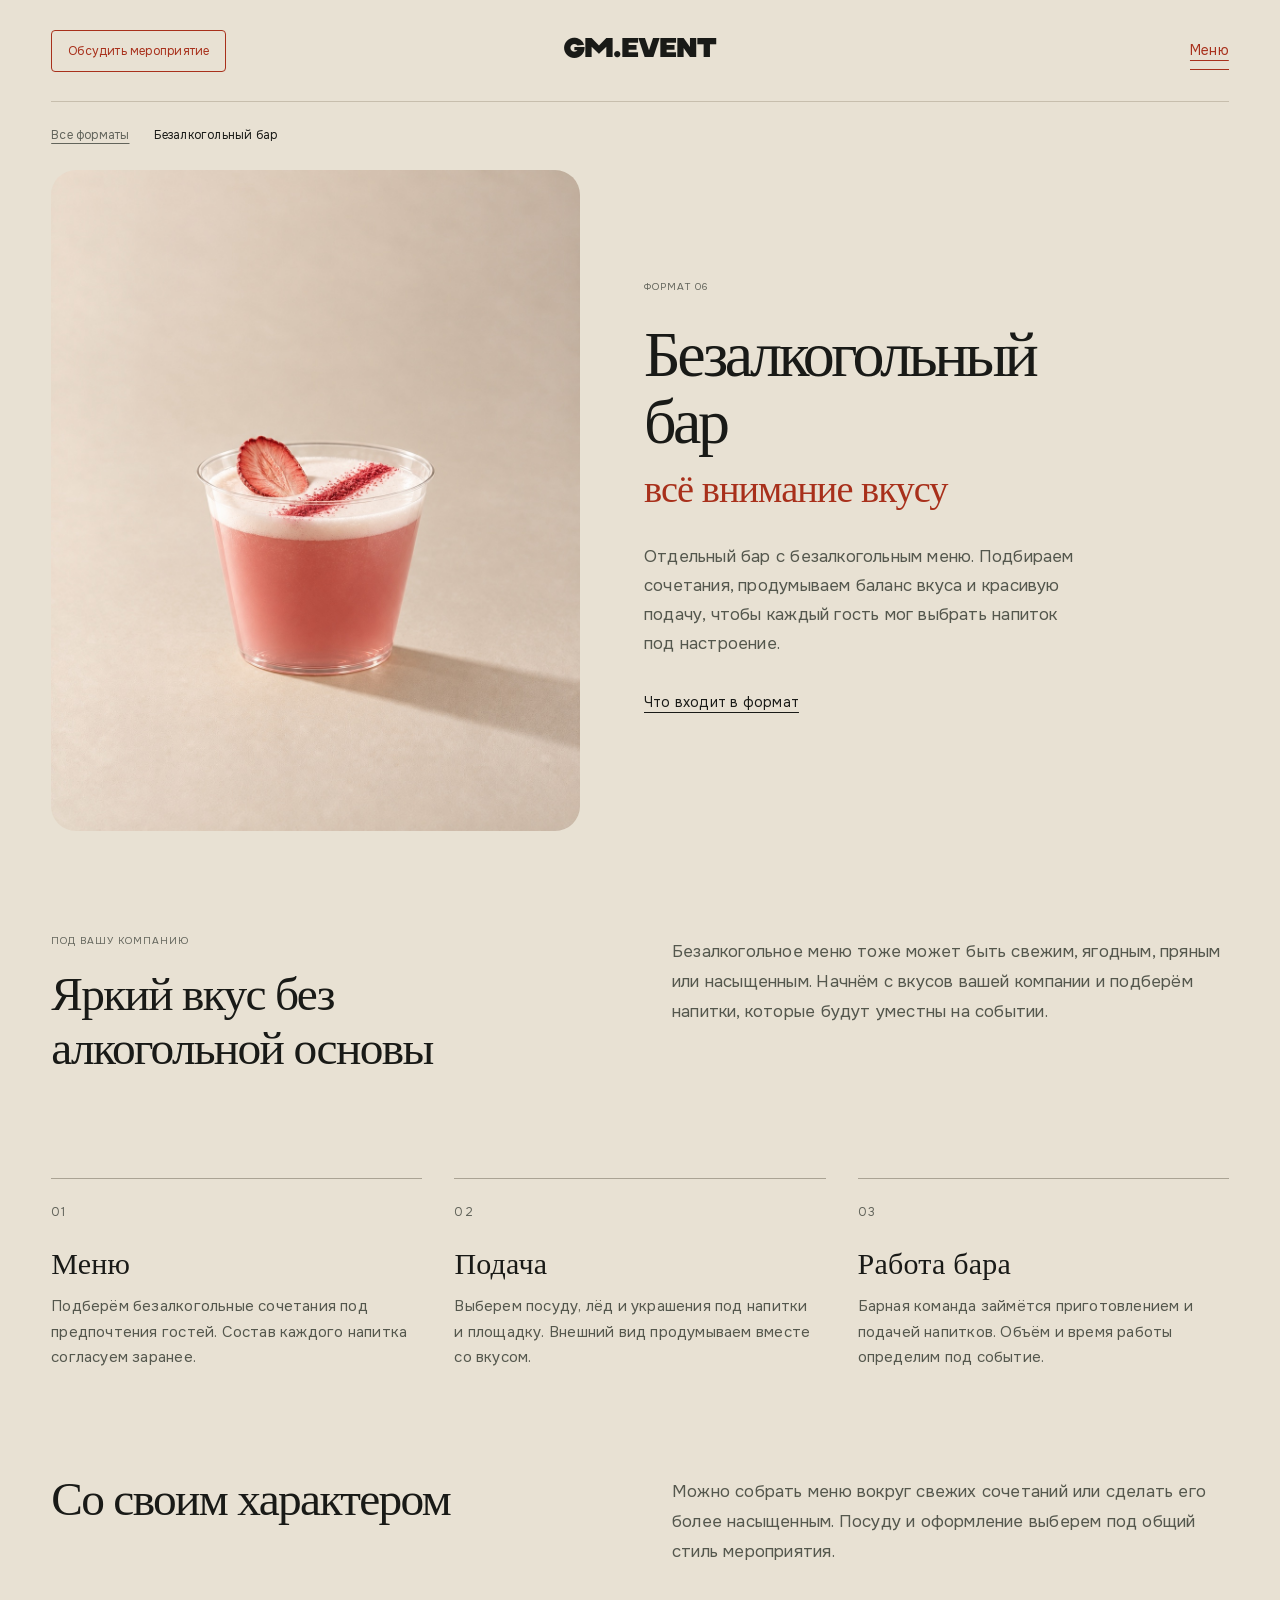
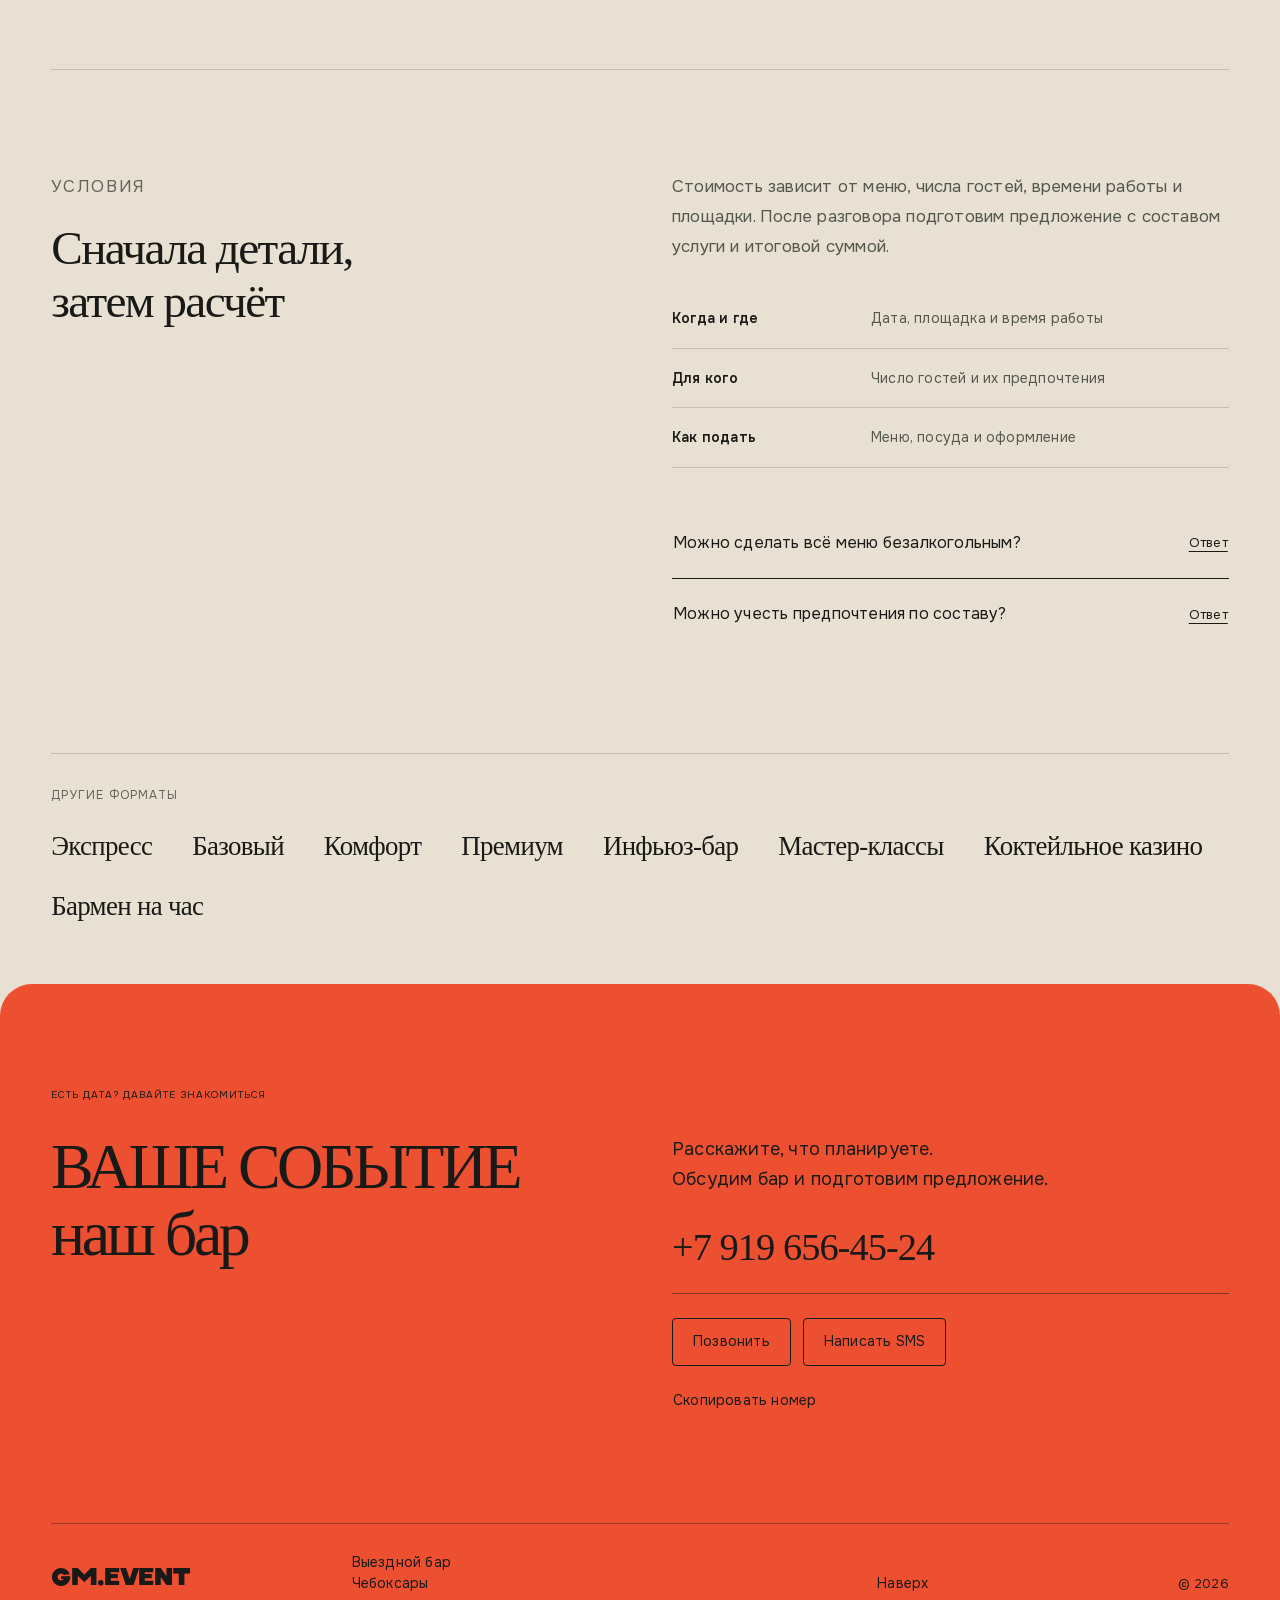
==== commit 17bb4059: "Redesign GM.EVENT with editorial layouts, layered motion and all nine formats" ====
--- a/alcohol-free-bar/index.html
+++ b/alcohol-free-bar/index.html
@@ -1,10100 +1 @@
-<!doctype html><html lang="ru"><head><meta charset="utf-8"><meta name="viewport" content="width=device-width,initial-scale=1"><meta name="robots" content="noindex,nofollow"><title>Безалкогольный бар — GM.EVENT</title><meta name="description" content="Отдельный бар с безалкогольным меню. Подбираем сочетания, продумываем баланс вкуса и красивую подачу, чтобы каждый гость мог выбрать напиток под настроение."><link rel="icon" href="[data-uri]"><style>/*! tailwindcss v4.2.1 | MIT License | https://tailwindcss.com */
-@layer properties;
-@layer theme, base, components, utilities;
-@layer theme {
-  :root, :host {
-    --font-mono: ui-monospace, SFMono-Regular, Menlo, Monaco, Consolas, "Liberation Mono",
-      "Courier New", monospace;
-    --color-black: #000;
-    --color-white: #fff;
-    --spacing: 0.25rem;
-    --container-xs: 20rem;
-    --container-sm: 24rem;
-    --text-xs: 0.75rem;
-    --text-xs--line-height: calc(1 / 0.75);
-    --text-sm: 0.875rem;
-    --text-sm--line-height: calc(1.25 / 0.875);
-    --text-base: 1rem;
-    --text-base--line-height: calc(1.5 / 1);
-    --font-weight-normal: 400;
-    --font-weight-medium: 500;
-    --tracking-tight: -0.025em;
-    --tracking-widest: 0.1em;
-    --leading-tight: 1.25;
-    --leading-snug: 1.375;
-    --leading-normal: 1.5;
-    --leading-relaxed: 1.625;
-    --radius-sm: 0.25rem;
-    --radius-md: 0.375rem;
-    --radius-xl: 0.75rem;
-    --radius-2xl: 1rem;
-    --radius-4xl: 2rem;
-    --ease-in-out: cubic-bezier(0.4, 0, 0.2, 1);
-    --animate-spin: spin 1s linear infinite;
-    --animate-pulse: pulse 2s cubic-bezier(0.4, 0, 0.6, 1) infinite;
-    --blur-xs: 4px;
-    --aspect-video: 16 / 9;
-    --default-transition-duration: 150ms;
-    --default-transition-timing-function: cubic-bezier(0.4, 0, 0.2, 1);
-    --default-font-family: var(--font-body);
-    --default-mono-font-family: var(--font-mono);
-    --color-border: var(--border);
-    --color-popover: var(--popover);
-  }
-}
-@layer base {
-  *, ::after, ::before, ::backdrop, ::file-selector-button {
-    box-sizing: border-box;
-    margin: 0;
-    padding: 0;
-    border: 0 solid;
-  }
-  html, :host {
-    line-height: 1.5;
-    -webkit-text-size-adjust: 100%;
-    tab-size: 4;
-    font-family: var(--default-font-family, ui-sans-serif, system-ui, sans-serif, "Apple Color Emoji", "Segoe UI Emoji", "Segoe UI Symbol", "Noto Color Emoji");
-    font-feature-settings: var(--default-font-feature-settings, normal);
-    font-variation-settings: var(--default-font-variation-settings, normal);
-    -webkit-tap-highlight-color: transparent;
-  }
-  hr {
-    height: 0;
-    color: inherit;
-    border-top-width: 1px;
-  }
-  abbr:where([title]) {
-    -webkit-text-decoration: underline dotted;
-    text-decoration: underline dotted;
-  }
-  h1, h2, h3, h4, h5, h6 {
-    font-size: inherit;
-    font-weight: inherit;
-  }
-  a {
-    color: inherit;
-    -webkit-text-decoration: inherit;
-    text-decoration: inherit;
-  }
-  b, strong {
-    font-weight: bolder;
-  }
-  code, kbd, samp, pre {
-    font-family: var(--default-mono-font-family, ui-monospace, SFMono-Regular, Menlo, Monaco, Consolas, "Liberation Mono", "Courier New", monospace);
-    font-feature-settings: var(--default-mono-font-feature-settings, normal);
-    font-variation-settings: var(--default-mono-font-variation-settings, normal);
-    font-size: 1em;
-  }
-  small {
-    font-size: 80%;
-  }
-  sub, sup {
-    font-size: 75%;
-    line-height: 0;
-    position: relative;
-    vertical-align: baseline;
-  }
-  sub {
-    bottom: -0.25em;
-  }
-  sup {
-    top: -0.5em;
-  }
-  table {
-    text-indent: 0;
-    border-color: inherit;
-    border-collapse: collapse;
-  }
-  :-moz-focusring {
-    outline: auto;
-  }
-  progress {
-    vertical-align: baseline;
-  }
-  summary {
-    display: list-item;
-  }
-  ol, ul, menu {
-    list-style: none;
-  }
-  img, svg, video, canvas, audio, iframe, embed, object {
-    display: block;
-    vertical-align: middle;
-  }
-  img, video {
-    max-width: 100%;
-    height: auto;
-  }
-  button, input, select, optgroup, textarea, ::file-selector-button {
-    font: inherit;
-    font-feature-settings: inherit;
-    font-variation-settings: inherit;
-    letter-spacing: inherit;
-    color: inherit;
-    border-radius: 0;
-    background-color: transparent;
-    opacity: 1;
-  }
-  :where(select:is([multiple], [size])) optgroup {
-    font-weight: bolder;
-  }
-  :where(select:is([multiple], [size])) optgroup option {
-    padding-inline-start: 20px;
-  }
-  ::file-selector-button {
-    margin-inline-end: 4px;
-  }
-  ::placeholder {
-    opacity: 1;
-  }
-  @supports (not (-webkit-appearance: -apple-pay-button))  or (contain-intrinsic-size: 1px) {
-    ::placeholder {
-      color: currentcolor;
-      @supports (color: color-mix(in lab, red, red)) {
-        color: color-mix(in oklab, currentcolor 50%, transparent);
-      }
-    }
-  }
-  textarea {
-    resize: vertical;
-  }
-  ::-webkit-search-decoration {
-    -webkit-appearance: none;
-  }
-  ::-webkit-date-and-time-value {
-    min-height: 1lh;
-    text-align: inherit;
-  }
-  ::-webkit-datetime-edit {
-    display: inline-flex;
-  }
-  ::-webkit-datetime-edit-fields-wrapper {
-    padding: 0;
-  }
-  ::-webkit-datetime-edit, ::-webkit-datetime-edit-year-field, ::-webkit-datetime-edit-month-field, ::-webkit-datetime-edit-day-field, ::-webkit-datetime-edit-hour-field, ::-webkit-datetime-edit-minute-field, ::-webkit-datetime-edit-second-field, ::-webkit-datetime-edit-millisecond-field, ::-webkit-datetime-edit-meridiem-field {
-    padding-block: 0;
-  }
-  ::-webkit-calendar-picker-indicator {
-    line-height: 1;
-  }
-  :-moz-ui-invalid {
-    box-shadow: none;
-  }
-  button, input:where([type="button"], [type="reset"], [type="submit"]), ::file-selector-button {
-    appearance: button;
-  }
-  ::-webkit-inner-spin-button, ::-webkit-outer-spin-button {
-    height: auto;
-  }
-  [hidden]:where(:not([hidden="until-found"])) {
-    display: none !important;
-  }
-}
-@layer utilities {
-  .\@container\/card-header {
-    container-type: inline-size;
-    container-name: card-header;
-  }
-  .\@container\/field-group {
-    container-type: inline-size;
-    container-name: field-group;
-  }
-  .pointer-events-auto {
-    pointer-events: auto;
-  }
-  .pointer-events-none {
-    pointer-events: none;
-  }
-  .invisible {
-    visibility: hidden;
-  }
-  .visible {
-    visibility: visible;
-  }
-  .sr-only {
-    position: absolute;
-    width: 1px;
-    height: 1px;
-    padding: 0;
-    margin: -1px;
-    overflow: hidden;
-    clip-path: inset(50%);
-    white-space: nowrap;
-    border-width: 0;
-  }
-  .absolute {
-    position: absolute;
-  }
-  .fixed {
-    position: fixed;
-  }
-  .relative {
-    position: relative;
-  }
-  .static {
-    position: static;
-  }
-  .inset-0 {
-    inset: calc(var(--spacing) * 0);
-  }
-  .inset-x-0 {
-    inset-inline: calc(var(--spacing) * 0);
-  }
-  .inset-x-4 {
-    inset-inline: calc(var(--spacing) * 4);
-  }
-  .inset-y-0 {
-    inset-block: calc(var(--spacing) * 0);
-  }
-  .inset-s-1\/2 {
-    inset-inline-start: calc(1 / 2 * 100%);
-  }
-  .start {
-    inset-inline-start: var(--spacing);
-  }
-  .end {
-    inset-inline-end: var(--spacing);
-  }
-  .-top-12 {
-    top: calc(var(--spacing) * -12);
-  }
-  .top-0 {
-    top: calc(var(--spacing) * 0);
-  }
-  .top-1\.5 {
-    top: calc(var(--spacing) * 1.5);
-  }
-  .top-1\/2 {
-    top: calc(1 / 2 * 100%);
-  }
-  .top-1\/3 {
-    top: calc(1 / 3 * 100%);
-  }
-  .top-2 {
-    top: calc(var(--spacing) * 2);
-  }
-  .top-3 {
-    top: calc(var(--spacing) * 3);
-  }
-  .top-3\.5 {
-    top: calc(var(--spacing) * 3.5);
-  }
-  .top-\[60\%\] {
-    top: 60%;
-  }
-  .top-full {
-    top: 100%;
-  }
-  .top-px {
-    top: 1px;
-  }
-  .-right-12 {
-    right: calc(var(--spacing) * -12);
-  }
-  .right-0 {
-    right: calc(var(--spacing) * 0);
-  }
-  .right-1 {
-    right: calc(var(--spacing) * 1);
-  }
-  .right-2 {
-    right: calc(var(--spacing) * 2);
-  }
-  .right-2\.5 {
-    right: calc(var(--spacing) * 2.5);
-  }
-  .right-3 {
-    right: calc(var(--spacing) * 3);
-  }
-  .-bottom-12 {
-    bottom: calc(var(--spacing) * -12);
-  }
-  .bottom-0 {
-    bottom: calc(var(--spacing) * 0);
-  }
-  .bottom-4 {
-    bottom: calc(var(--spacing) * 4);
-  }
-  .-left-12 {
-    left: calc(var(--spacing) * -12);
-  }
-  .left-1\.5 {
-    left: calc(var(--spacing) * 1.5);
-  }
-  .left-1\/2 {
-    left: calc(1 / 2 * 100%);
-  }
-  .left-3 {
-    left: calc(var(--spacing) * 3);
-  }
-  .isolate {
-    isolation: isolate;
-  }
-  .z-0 {
-    z-index: 0;
-  }
-  .z-1 {
-    z-index: 1;
-  }
-  .z-10 {
-    z-index: 10;
-  }
-  .z-20 {
-    z-index: 20;
-  }
-  .z-50 {
-    z-index: 50;
-  }
-  .z-\[calc\(1000-var\(--toast-index\)\)\] {
-    z-index: calc(1000 - var(--toast-index));
-  }
-  .order-first {
-    order: -9999;
-  }
-  .order-last {
-    order: 9999;
-  }
-  .col-start-2 {
-    grid-column-start: 2;
-  }
-  .row-span-2 {
-    grid-row: span 2 / span 2;
-  }
-  .row-start-1 {
-    grid-row-start: 1;
-  }
-  .m-\(--drawer-inset\,0px\) {
-    margin: var(--drawer-inset,0px);
-  }
-  .-mx-1 {
-    margin-inline: calc(var(--spacing) * -1);
-  }
-  .-mx-4 {
-    margin-inline: calc(var(--spacing) * -4);
-  }
-  .mx-2 {
-    margin-inline: calc(var(--spacing) * 2);
-  }
-  .mx-3\.5 {
-    margin-inline: calc(var(--spacing) * 3.5);
-  }
-  .mx-auto {
-    margin-inline: auto;
-  }
-  .-my-2 {
-    margin-block: calc(var(--spacing) * -2);
-  }
-  .my-0\.5 {
-    margin-block: calc(var(--spacing) * 0.5);
-  }
-  .my-1 {
-    margin-block: calc(var(--spacing) * 1);
-  }
-  .my-2 {
-    margin-block: calc(var(--spacing) * 2);
-  }
-  .my-auto {
-    margin-block: auto;
-  }
-  .-mt-4 {
-    margin-top: calc(var(--spacing) * -4);
-  }
-  .mt-0\.5 {
-    margin-top: calc(var(--spacing) * 0.5);
-  }
-  .mt-2 {
-    margin-top: calc(var(--spacing) * 2);
-  }
-  .mt-4 {
-    margin-top: calc(var(--spacing) * 4);
-  }
-  .mt-auto {
-    margin-top: auto;
-  }
-  .-mb-4 {
-    margin-bottom: calc(var(--spacing) * -4);
-  }
-  .mb-1\.5 {
-    margin-bottom: calc(var(--spacing) * 1.5);
-  }
-  .mb-2 {
-    margin-bottom: calc(var(--spacing) * 2);
-  }
-  .-ml-1 {
-    margin-left: calc(var(--spacing) * -1);
-  }
-  .-ml-4 {
-    margin-left: calc(var(--spacing) * -4);
-  }
-  .ml-1 {
-    margin-left: calc(var(--spacing) * 1);
-  }
-  .ml-4 {
-    margin-left: calc(var(--spacing) * 4);
-  }
-  .ml-auto {
-    margin-left: auto;
-  }
-  .line-clamp-1 {
-    overflow: hidden;
-    display: -webkit-box;
-    -webkit-box-orient: vertical;
-    -webkit-line-clamp: 1;
-  }
-  .line-clamp-2 {
-    overflow: hidden;
-    display: -webkit-box;
-    -webkit-box-orient: vertical;
-    -webkit-line-clamp: 2;
-  }
-  .no-scrollbar {
-    -ms-overflow-style: none;
-    scrollbar-width: none;
-    &::-webkit-scrollbar {
-      display: none;
-    }
-  }
-  .block {
-    display: block;
-  }
-  .flex {
-    display: flex;
-  }
-  .grid {
-    display: grid;
-  }
-  .hidden {
-    display: none;
-  }
-  .inline-flex {
-    display: inline-flex;
-  }
-  .table {
-    display: table;
-  }
-  .table-caption {
-    display: table-caption;
-  }
-  .table-cell {
-    display: table-cell;
-  }
-  .table-row {
-    display: table-row;
-  }
-  .field-sizing-content {
-    field-sizing: content;
-  }
-  .aspect-\(--ratio\) {
-    aspect-ratio: var(--ratio);
-  }
-  .aspect-square {
-    aspect-ratio: 1 / 1;
-  }
-  .aspect-video {
-    aspect-ratio: var(--aspect-video);
-  }
-  .size-\(--cell-size\) {
-    width: var(--cell-size);
-    height: var(--cell-size);
-  }
-  .size-2 {
-    width: calc(var(--spacing) * 2);
-    height: calc(var(--spacing) * 2);
-  }
-  .size-2\.5 {
-    width: calc(var(--spacing) * 2.5);
-    height: calc(var(--spacing) * 2.5);
-  }
-  .size-3 {
-    width: calc(var(--spacing) * 3);
-    height: calc(var(--spacing) * 3);
-  }
-  .size-4 {
-    width: calc(var(--spacing) * 4);
-    height: calc(var(--spacing) * 4);
-  }
-  .size-5 {
-    width: calc(var(--spacing) * 5);
-    height: calc(var(--spacing) * 5);
-  }
-  .size-6 {
-    width: calc(var(--spacing) * 6);
-    height: calc(var(--spacing) * 6);
-  }
-  .size-7 {
-    width: calc(var(--spacing) * 7);
-    height: calc(var(--spacing) * 7);
-  }
-  .size-8 {
-    width: calc(var(--spacing) * 8);
-    height: calc(var(--spacing) * 8);
-  }
-  .size-9 {
-    width: calc(var(--spacing) * 9);
-    height: calc(var(--spacing) * 9);
-  }
-  .size-10 {
-    width: calc(var(--spacing) * 10);
-    height: calc(var(--spacing) * 10);
-  }
-  .size-auto {
-    width: auto;
-    height: auto;
-  }
-  .size-full {
-    width: 100%;
-    height: 100%;
-  }
-  .h-\(--accordion-panel-height\) {
-    height: var(--accordion-panel-height);
-  }
-  .h-\(--cell-size\) {
-    height: var(--cell-size);
-  }
-  .h-\(--drawer-content-height\) {
-    height: var(--drawer-content-height);
-  }
-  .h-\(--height\) {
-    height: var(--height);
-  }
-  .h-\(--popup-height\) {
-    height: var(--popup-height);
-  }
-  .h-\(--positioner-height\) {
-    height: var(--positioner-height);
-  }
-  .h-1 {
-    height: calc(var(--spacing) * 1);
-  }
-  .h-1\.5 {
-    height: calc(var(--spacing) * 1.5);
-  }
-  .h-2 {
-    height: calc(var(--spacing) * 2);
-  }
-  .h-2\.5 {
-    height: calc(var(--spacing) * 2.5);
-  }
-  .h-4 {
-    height: calc(var(--spacing) * 4);
-  }
-  .h-5 {
-    height: calc(var(--spacing) * 5);
-  }
-  .h-6 {
-    height: calc(var(--spacing) * 6);
-  }
-  .h-7 {
-    height: calc(var(--spacing) * 7);
-  }
-  .h-8 {
-    height: calc(var(--spacing) * 8);
-  }
-  .h-8\! {
-    height: calc(var(--spacing) * 8) !important;
-  }
-  .h-9 {
-    height: calc(var(--spacing) * 9);
-  }
-  .h-10 {
-    height: calc(var(--spacing) * 10);
-  }
-  .h-12 {
-    height: calc(var(--spacing) * 12);
-  }
-  .h-\[calc\(--spacing\(5\.25\)\)\] {
-    height: calc(calc(var(--spacing) * 5.25));
-  }
-  .h-\[calc\(100\%-1px\)\] {
-    height: calc(100% - 1px);
-  }
-  .h-auto {
-    height: auto;
-  }
-  .h-full {
-    height: 100%;
-  }
-  .h-max {
-    height: max-content;
-  }
-  .h-px {
-    height: 1px;
-  }
-  .h-svh {
-    height: 100svh;
-  }
-  .max-h-\(--available-height\) {
-    max-height: var(--available-height);
-  }
-  .max-h-\(--drawer-content-max-height\,none\) {
-    max-height: var(--drawer-content-max-height,none);
-  }
-  .max-h-72 {
-    max-height: calc(var(--spacing) * 72);
-  }
-  .max-h-\[min\(calc\(--spacing\(72\)---spacing\(9\)\)\,calc\(var\(--available-height\)---spacing\(9\)\)\)\] {
-    max-height: min(calc(calc(var(--spacing) * 72) - calc(var(--spacing) * 9)), calc(var(--available-height) - calc(var(--spacing) * 9)));
-  }
-  .min-h-0 {
-    min-height: calc(var(--spacing) * 0);
-  }
-  .min-h-4 {
-    min-height: calc(var(--spacing) * 4);
-  }
-  .min-h-8 {
-    min-height: calc(var(--spacing) * 8);
-  }
-  .min-h-16 {
-    min-height: calc(var(--spacing) * 16);
-  }
-  .min-h-dvh {
-    min-height: 100dvh;
-  }
-  .min-h-full {
-    min-height: 100%;
-  }
-  .min-h-svh {
-    min-height: 100svh;
-  }
-  .w-\(--anchor-width\) {
-    width: var(--anchor-width);
-  }
-  .w-\(--cell-size\) {
-    width: var(--cell-size);
-  }
-  .w-\(--drawer-content-width\,auto\) {
-    width: var(--drawer-content-width,auto);
-  }
-  .w-\(--popup-width\) {
-    width: var(--popup-width);
-  }
-  .w-\(--positioner-width\) {
-    width: var(--positioner-width);
-  }
-  .w-\(--sidebar-width\) {
-    width: var(--sidebar-width);
-  }
-  .w-0 {
-    width: calc(var(--spacing) * 0);
-  }
-  .w-1 {
-    width: calc(var(--spacing) * 1);
-  }
-  .w-2 {
-    width: calc(var(--spacing) * 2);
-  }
-  .w-2\.5 {
-    width: calc(var(--spacing) * 2.5);
-  }
-  .w-4 {
-    width: calc(var(--spacing) * 4);
-  }
-  .w-5 {
-    width: calc(var(--spacing) * 5);
-  }
-  .w-10 {
-    width: calc(var(--spacing) * 10);
-  }
-  .w-24 {
-    width: calc(var(--spacing) * 24);
-  }
-  .w-64 {
-    width: calc(var(--spacing) * 64);
-  }
-  .w-72 {
-    width: calc(var(--spacing) * 72);
-  }
-  .w-auto {
-    width: auto;
-  }
-  .w-fit {
-    width: fit-content;
-  }
-  .w-full {
-    width: 100%;
-  }
-  .w-max {
-    width: max-content;
-  }
-  .w-px {
-    width: 1px;
-  }
-  .max-w-\(--available-width\) {
-    max-width: var(--available-width);
-  }
-  .max-w-\(--skeleton-width\) {
-    max-width: var(--skeleton-width);
-  }
-  .max-w-\[80\%\] {
-    max-width: 80%;
-  }
-  .max-w-\[calc\(100\%-2rem\)\] {
-    max-width: calc(100% - 2rem);
-  }
-  .max-w-full {
-    max-width: 100%;
-  }
-  .max-w-max {
-    max-width: max-content;
-  }
-  .max-w-sm {
-    max-width: var(--container-sm);
-  }
-  .max-w-xs {
-    max-width: var(--container-xs);
-  }
-  .min-w-\(--cell-size\) {
-    min-width: var(--cell-size);
-  }
-  .min-w-0 {
-    min-width: calc(var(--spacing) * 0);
-  }
-  .min-w-5 {
-    min-width: calc(var(--spacing) * 5);
-  }
-  .min-w-7 {
-    min-width: calc(var(--spacing) * 7);
-  }
-  .min-w-8 {
-    min-width: calc(var(--spacing) * 8);
-  }
-  .min-w-9 {
-    min-width: calc(var(--spacing) * 9);
-  }
-  .min-w-16 {
-    min-width: calc(var(--spacing) * 16);
-  }
-  .min-w-32 {
-    min-width: calc(var(--spacing) * 32);
-  }
-  .min-w-36 {
-    min-width: calc(var(--spacing) * 36);
-  }
-  .min-w-40 {
-    min-width: calc(var(--spacing) * 40);
-  }
-  .min-w-\[96px\] {
-    min-width: 96px;
-  }
-  .min-w-\[calc\(var\(--anchor-width\)\+--spacing\(7\)\)\] {
-    min-width: calc(var(--anchor-width) + calc(var(--spacing) * 7));
-  }
-  .flex-1 {
-    flex: 1;
-  }
-  .shrink-0 {
-    flex-shrink: 0;
-  }
-  .grow {
-    flex-grow: 1;
-  }
-  .grow-0 {
-    flex-grow: 0;
-  }
-  .basis-full {
-    flex-basis: 100%;
-  }
-  .caption-bottom {
-    caption-side: bottom;
-  }
-  .border-collapse {
-    border-collapse: collapse;
-  }
-  .origin-\(--transform-origin\) {
-    transform-origin: var(--transform-origin);
-  }
-  .origin-bottom {
-    transform-origin: bottom;
-  }
-  .-translate-x-1\/2 {
-    --tw-translate-x: calc(calc(1 / 2 * 100%) * -1);
-    translate: var(--tw-translate-x) var(--tw-translate-y);
-  }
-  .-translate-x-px {
-    --tw-translate-x: -1px;
-    translate: var(--tw-translate-x) var(--tw-translate-y);
-  }
-  .translate-x-px {
-    --tw-translate-x: 1px;
-    translate: var(--tw-translate-x) var(--tw-translate-y);
-  }
-  .-translate-y-1\/2 {
-    --tw-translate-y: calc(calc(1 / 2 * 100%) * -1);
-    translate: var(--tw-translate-x) var(--tw-translate-y);
-  }
-  .-translate-y-3\/4 {
-    --tw-translate-y: calc(calc(3 / 4 * 100%) * -1);
-    translate: var(--tw-translate-x) var(--tw-translate-y);
-  }
-  .translate-y-0 {
-    --tw-translate-y: calc(var(--spacing) * 0);
-    translate: var(--tw-translate-x) var(--tw-translate-y);
-  }
-  .translate-y-3\/4 {
-    --tw-translate-y: calc(3 / 4 * 100%);
-    translate: var(--tw-translate-x) var(--tw-translate-y);
-  }
-  .translate-y-\[calc\(-50\%-2px\)\] {
-    --tw-translate-y: calc(-50% - 2px);
-    translate: var(--tw-translate-x) var(--tw-translate-y);
-  }
-  .rotate-45 {
-    rotate: 45deg;
-  }
-  .rotate-90 {
-    rotate: 90deg;
-  }
-  .\[transform\:translateX\(var\(--toast-swipe-movement-x\)\)_translateY\(calc\(var\(--toast-swipe-movement-y\)-\(var\(--toast-index\)\*var\(--peek\)\)-\(var\(--shrink\)\*var\(--height\)\)\)\)_scale\(var\(--scale\)\)\] {
-    transform: translateX(var(--toast-swipe-movement-x)) translateY(calc(var(--toast-swipe-movement-y) - (var(--toast-index) * var(--peek)) - (var(--shrink) * var(--height)))) scale(var(--scale));
-  }
-  .transform-\[translate3d\(var\(--translate-x\,0px\)\,var\(--translate-y\,0px\)\,0\)_scale\(var\(--stack-scale\)\)\] {
-    transform: translate3d(var(--translate-x,0px),var(--translate-y,0px),0) scale(var(--stack-scale));
-  }
-  .scroll-fade-x {
-    --_scroll-fade-size-s: var(
-    --scroll-fade-s-size,
-    var(--scroll-fade-size, min(12%, calc(var(--spacing) * 10)))
-  );
-    --_scroll-fade-size-e: var(
-    --scroll-fade-e-size,
-    var(--scroll-fade-size, min(12%, calc(var(--spacing) * 10)))
-  );
-    --scroll-fade-inline: linear-gradient(
-    to right,
-    transparent 0,
-    #000 var(--scroll-fade-s, 0px),
-    #000 calc(100% - var(--scroll-fade-e, 0px)),
-    transparent 100%
-  );
-    &:where([dir="rtl"], [dir="rtl"] *) {
-      --scroll-fade-inline: linear-gradient(
-      to left,
-      transparent 0,
-      #000 var(--scroll-fade-s, 0px),
-      #000 calc(100% - var(--scroll-fade-e, 0px)),
-      transparent 100%
-    );
-    }
-    -webkit-mask-image: var(--scroll-fade-mask, var(--scroll-fade-inline));
-    mask-image: var(--scroll-fade-mask, var(--scroll-fade-inline));
-    -webkit-mask-composite: source-in;
-    mask-composite: intersect;
-    -webkit-mask-repeat: no-repeat;
-    mask-repeat: no-repeat;
-    @supports (animation-timeline: scroll()) {
-      animation: scroll-fade-reveal-s 1ms ease-in-out, scroll-fade-reveal-e 1ms ease-in-out;
-      animation-timeline: scroll(self inline), scroll(self inline);
-      animation-range: 0 var(--scroll-fade-reveal, calc(var(--spacing) * 24)), calc(100% - var(--scroll-fade-reveal, calc(var(--spacing) * 24))) 100%;
-      animation-fill-mode: both;
-    }
-    @supports not (animation-timeline: scroll()) {
-      --scroll-fade-s: var(--_scroll-fade-size-s);
-      --scroll-fade-e: var(--_scroll-fade-size-e);
-    }
-  }
-  .scroll-fade-b {
-    --_scroll-fade-size-b: var(
-    --scroll-fade-b-size,
-    var(--scroll-fade-size, min(12%, calc(var(--spacing) * 10)))
-  );
-    --scroll-fade-mask: linear-gradient(
-    to bottom,
-    #000 0,
-    #000 calc(100% - var(--scroll-fade-b, 0px)),
-    transparent 100%
-  );
-    -webkit-mask-image: var(--scroll-fade-mask);
-    mask-image: var(--scroll-fade-mask);
-    -webkit-mask-composite: source-in;
-    mask-composite: intersect;
-    -webkit-mask-repeat: no-repeat;
-    mask-repeat: no-repeat;
-    @supports (animation-timeline: scroll()) {
-      animation: scroll-fade-reveal-b 1ms ease-in-out;
-      animation-timeline: scroll(self y);
-      animation-range: calc( 100% - var(--scroll-fade-reveal, calc(var(--spacing) * 24)) ) 100%;
-      animation-fill-mode: both;
-    }
-    @supports not (animation-timeline: scroll()) {
-      --scroll-fade-b: var(--_scroll-fade-size-b);
-    }
-  }
-  .animate-caret-blink {
-    animation: caret-blink 1.25s ease-out infinite;
-  }
-  .animate-pulse {
-    animation: var(--animate-pulse);
-  }
-  .animate-spin {
-    animation: var(--animate-spin);
-  }
-  .cursor-default {
-    cursor: default;
-  }
-  .cursor-grab {
-    cursor: grab;
-  }
-  .cursor-text {
-    cursor: text;
-  }
-  .touch-manipulation {
-    touch-action: manipulation;
-  }
-  .touch-none {
-    touch-action: none;
-  }
-  .resize-none {
-    resize: none;
-  }
-  .snap-x {
-    scroll-snap-type: x var(--tw-scroll-snap-strictness);
-  }
-  .snap-mandatory {
-    --tw-scroll-snap-strictness: mandatory;
-  }
-  .scroll-my-1 {
-    scroll-margin-block: calc(var(--spacing) * 1);
-  }
-  .scroll-px-1 {
-    scroll-padding-inline: calc(var(--spacing) * 1);
-  }
-  .scroll-py-1 {
-    scroll-padding-block: calc(var(--spacing) * 1);
-  }
-  .list-disc {
-    list-style-type: disc;
-  }
-  .list-none {
-    list-style-type: none;
-  }
-  .appearance-none {
-    appearance: none;
-  }
-  .auto-rows-min {
-    grid-auto-rows: min-content;
-  }
-  .grid-rows-\[auto_1fr\] {
-    grid-template-rows: auto 1fr;
-  }
-  .flex-col {
-    flex-direction: column;
-  }
-  .flex-col-reverse {
-    flex-direction: column-reverse;
-  }
-  .flex-row {
-    flex-direction: row;
-  }
-  .flex-wrap {
-    flex-wrap: wrap;
-  }
-  .place-content-center {
-    place-content: center;
-  }
-  .place-items-center {
-    place-items: center;
-  }
-  .items-center {
-    align-items: center;
-  }
-  .items-end {
-    align-items: flex-end;
-  }
-  .items-start {
-    align-items: flex-start;
-  }
-  .items-stretch {
-    align-items: stretch;
-  }
-  .justify-between {
-    justify-content: space-between;
-  }
-  .justify-center {
-    justify-content: center;
-  }
-  .justify-start {
-    justify-content: flex-start;
-  }
-  .gap-\(--card-spacing\) {
-    gap: var(--card-spacing);
-  }
-  .gap-0 {
-    gap: calc(var(--spacing) * 0);
-  }
-  .gap-0\.5 {
-    gap: calc(var(--spacing) * 0.5);
-  }
-  .gap-1 {
-    gap: calc(var(--spacing) * 1);
-  }
-  .gap-1\.5 {
-    gap: calc(var(--spacing) * 1.5);
-  }
-  .gap-2 {
-    gap: calc(var(--spacing) * 2);
-  }
-  .gap-2\.5 {
-    gap: calc(var(--spacing) * 2.5);
-  }
-  .gap-3 {
-    gap: calc(var(--spacing) * 3);
-  }
-  .gap-4 {
-    gap: calc(var(--spacing) * 4);
-  }
-  .gap-5 {
-    gap: calc(var(--spacing) * 5);
-  }
-  .gap-6 {
-    gap: calc(var(--spacing) * 6);
-  }
-  .gap-\[--spacing\(var\(--gap\)\)\] {
-    gap: calc(var(--spacing) * var(--gap));
-  }
-  .-space-x-2 {
-    :where(& > :not(:last-child)) {
-      --tw-space-x-reverse: 0;
-      margin-inline-start: calc(calc(var(--spacing) * -2) * var(--tw-space-x-reverse));
-      margin-inline-end: calc(calc(var(--spacing) * -2) * calc(1 - var(--tw-space-x-reverse)));
-    }
-  }
-  .self-end {
-    align-self: flex-end;
-  }
-  .self-start {
-    align-self: flex-start;
-  }
-  .self-stretch {
-    align-self: stretch;
-  }
-  .justify-self-end {
-    justify-self: flex-end;
-  }
-  .truncate {
-    overflow: hidden;
-    text-overflow: ellipsis;
-    white-space: nowrap;
-  }
-  .overflow-auto {
-    overflow: auto;
-  }
-  .overflow-hidden {
-    overflow: hidden;
-  }
-  .overflow-x-auto {
-    overflow-x: auto;
-  }
-  .overflow-x-hidden {
-    overflow-x: hidden;
-  }
-  .overflow-y-auto {
-    overflow-y: auto;
-  }
-  .overscroll-contain {
-    overscroll-behavior: contain;
-  }
-  .overscroll-x-contain {
-    overscroll-behavior-x: contain;
-  }
-  .rounded-\(--cell-radius\) {
-    border-radius: var(--cell-radius);
-  }
-  .rounded-2xl {
-    border-radius: var(--radius-2xl);
-  }
-  .rounded-4xl {
-    border-radius: var(--radius-4xl);
-  }
-  .rounded-\[2px\] {
-    border-radius: 2px;
-  }
-  .rounded-\[4px\] {
-    border-radius: 4px;
-  }
-  .rounded-\[calc\(var\(--radius\)-3px\)\] {
-    border-radius: calc(var(--radius) - 3px);
-  }
-  .rounded-\[inherit\] {
-    border-radius: inherit;
-  }
-  .rounded-\[min\(var\(--radius-md\)\,10px\)\] {
-    border-radius: min(var(--radius-md), 10px);
-  }
-  .rounded-\[min\(var\(--radius-md\)\,12px\)\] {
-    border-radius: min(var(--radius-md), 12px);
-  }
-  .rounded-full {
-    border-radius: calc(infinity * 1px);
-  }
-  .rounded-lg {
-    border-radius: var(--radius);
-  }
-  .rounded-lg\! {
-    border-radius: var(--radius) !important;
-  }
-  .rounded-md {
-    border-radius: var(--radius-md);
-  }
-  .rounded-none {
-    border-radius: 0;
-  }
-  .rounded-sm {
-    border-radius: var(--radius-sm);
-  }
-  .rounded-xl {
-    border-radius: var(--radius-xl);
-  }
-  .rounded-xl\! {
-    border-radius: var(--radius-xl) !important;
-  }
-  .rounded-t-xl {
-    border-top-left-radius: var(--radius-xl);
-    border-top-right-radius: var(--radius-xl);
-  }
-  .rounded-l-\(--cell-radius\) {
-    border-top-left-radius: var(--cell-radius);
-    border-bottom-left-radius: var(--cell-radius);
-  }
-  .rounded-tl-sm {
-    border-top-left-radius: var(--radius-sm);
-  }
-  .rounded-r-\(--cell-radius\) {
-    border-top-right-radius: var(--cell-radius);
-    border-bottom-right-radius: var(--cell-radius);
-  }
-  .rounded-b-xl {
-    border-bottom-right-radius: var(--radius-xl);
-    border-bottom-left-radius: var(--radius-xl);
-  }
-  .border {
-    border-style: var(--tw-border-style);
-    border-width: 1px;
-  }
-  .border-0 {
-    border-style: var(--tw-border-style);
-    border-width: 0px;
-  }
-  .border-\[1\.5px\] {
-    border-style: var(--tw-border-style);
-    border-width: 1.5px;
-  }
-  .border-y {
-    border-block-style: var(--tw-border-style);
-    border-block-width: 1px;
-  }
-  .border-t {
-    border-top-style: var(--tw-border-style);
-    border-top-width: 1px;
-  }
-  .border-r {
-    border-right-style: var(--tw-border-style);
-    border-right-width: 1px;
-  }
-  .border-b {
-    border-bottom-style: var(--tw-border-style);
-    border-bottom-width: 1px;
-  }
-  .border-l {
-    border-left-style: var(--tw-border-style);
-    border-left-width: 1px;
-  }
-  .border-dashed {
-    --tw-border-style: dashed;
-    border-style: dashed;
-  }
-  .border-none {
-    --tw-border-style: none;
-    border-style: none;
-  }
-  .border-\(--color-border\) {
-    border-color: var(--color-border);
-  }
-  .border-border {
-    border-color: var(--border);
-  }
-  .border-border\/50 {
-    border-color: var(--border);
-    @supports (color: color-mix(in lab, red, red)) {
-      border-color: color-mix(in oklab, var(--border) 50%, transparent);
-    }
-  }
-  .border-input {
-    border-color: var(--input);
-  }
-  .border-input\/30 {
-    border-color: var(--input);
-    @supports (color: color-mix(in lab, red, red)) {
-      border-color: color-mix(in oklab, var(--input) 30%, transparent);
-    }
-  }
-  .border-ring {
-    border-color: var(--ring);
-  }
-  .border-transparent {
-    border-color: transparent;
-  }
-  .bg-\(--color-bg\) {
-    background-color: var(--color-bg);
-  }
-  .bg-\[Canvas\] {
-    background-color: Canvas;
-  }
-  .bg-background {
-    background-color: var(--background);
-  }
-  .bg-black\/10 {
-    background-color: color-mix(in srgb, #000 10%, transparent);
-    @supports (color: color-mix(in lab, red, red)) {
-      background-color: color-mix(in oklab, var(--color-black) 10%, transparent);
-    }
-  }
-  .bg-border {
-    background-color: var(--border);
-  }
-  .bg-card {
-    background-color: var(--card);
-  }
-  .bg-destructive\/10 {
-    background-color: var(--destructive);
-    @supports (color: color-mix(in lab, red, red)) {
-      background-color: color-mix(in oklab, var(--destructive) 10%, transparent);
-    }
-  }
-  .bg-foreground {
-    background-color: var(--foreground);
-  }
-  .bg-input {
-    background-color: var(--input);
-  }
-  .bg-input\/30 {
-    background-color: var(--input);
-    @supports (color: color-mix(in lab, red, red)) {
-      background-color: color-mix(in oklab, var(--input) 30%, transparent);
-    }
-  }
-  .bg-muted {
-    background-color: var(--muted);
-  }
-  .bg-muted\/50 {
-    background-color: var(--muted);
-    @supports (color: color-mix(in lab, red, red)) {
-      background-color: color-mix(in oklab, var(--muted) 50%, transparent);
-    }
-  }
-  .bg-popover {
-    background-color: var(--popover);
-  }
-  .bg-primary {
-    background-color: var(--primary);
-  }
-  .bg-primary-foreground {
-    background-color: var(--primary-foreground);
-  }
-  .bg-secondary {
-    background-color: var(--secondary);
-  }
-  .bg-transparent {
-    background-color: transparent;
-  }
-  .bg-white {
-    background-color: var(--color-white);
-  }
-  .bg-clip-padding {
-    background-clip: padding-box;
-  }
-  .fill-foreground {
-    fill: var(--foreground);
-  }
-  .object-cover {
-    object-fit: cover;
-  }
-  .p-\(--card-spacing\) {
-    padding: var(--card-spacing);
-  }
-  .p-0 {
-    padding: calc(var(--spacing) * 0);
-  }
-  .p-1 {
-    padding: calc(var(--spacing) * 1);
-  }
-  .p-2 {
-    padding: calc(var(--spacing) * 2);
-  }
-  .p-2\.5 {
-    padding: calc(var(--spacing) * 2.5);
-  }
-  .p-4 {
-    padding: calc(var(--spacing) * 4);
-  }
-  .p-6 {
-    padding: calc(var(--spacing) * 6);
-  }
-  .p-\[3px\] {
-    padding: 3px;
-  }
-  .p-px {
-    padding: 1px;
-  }
-  .px-\(--card-spacing\) {
-    padding-inline: var(--card-spacing);
-  }
-  .px-\(--cell-size\) {
-    padding-inline: var(--cell-size);
-  }
-  .px-1 {
-    padding-inline: calc(var(--spacing) * 1);
-  }
-  .px-1\.5 {
-    padding-inline: calc(var(--spacing) * 1.5);
-  }
-  .px-2 {
-    padding-inline: calc(var(--spacing) * 2);
-  }
-  .px-2\.5 {
-    padding-inline: calc(var(--spacing) * 2.5);
-  }
-  .px-3 {
-    padding-inline: calc(var(--spacing) * 3);
-  }
-  .py-\(--card-spacing\) {
-    padding-block: var(--card-spacing);
-  }
-  .py-0\.5 {
-    padding-block: calc(var(--spacing) * 0.5);
-  }
-  .py-1 {
-    padding-block: calc(var(--spacing) * 1);
-  }
-  .py-1\.5 {
-    padding-block: calc(var(--spacing) * 1.5);
-  }
-  .py-2 {
-    padding-block: calc(var(--spacing) * 2);
-  }
-  .py-2\.5 {
-    padding-block: calc(var(--spacing) * 2.5);
-  }
-  .py-6 {
-    padding-block: calc(var(--spacing) * 6);
-  }
-  .py-\[2px\] {
-    padding-block: 2px;
-  }
-  .pt-0 {
-    padding-top: calc(var(--spacing) * 0);
-  }
-  .pt-2 {
-    padding-top: calc(var(--spacing) * 2);
-  }
-  .pt-3 {
-    padding-top: calc(var(--spacing) * 3);
-  }
-  .pt-4 {
-    padding-top: calc(var(--spacing) * 4);
-  }
-  .pr-1\.5 {
-    padding-right: calc(var(--spacing) * 1.5);
-  }
-  .pr-1\.5\! {
-    padding-right: calc(var(--spacing) * 1.5) !important;
-  }
-  .pr-2 {
-    padding-right: calc(var(--spacing) * 2);
-  }
-  .pr-8 {
-    padding-right: calc(var(--spacing) * 8);
-  }
-  .pb-0 {
-    padding-bottom: calc(var(--spacing) * 0);
-  }
-  .pb-2 {
-    padding-bottom: calc(var(--spacing) * 2);
-  }
-  .pb-2\.5 {
-    padding-bottom: calc(var(--spacing) * 2.5);
-  }
-  .pb-3 {
-    padding-bottom: calc(var(--spacing) * 3);
-  }
-  .pl-1\.5 {
-    padding-left: calc(var(--spacing) * 1.5);
-  }
-  .pl-1\.5\! {
-    padding-left: calc(var(--spacing) * 1.5) !important;
-  }
-  .pl-2 {
-    padding-left: calc(var(--spacing) * 2);
-  }
-  .pl-2\.5 {
-    padding-left: calc(var(--spacing) * 2.5);
-  }
-  .pl-4 {
-    padding-left: calc(var(--spacing) * 4);
-  }
-  .pl-7 {
-    padding-left: calc(var(--spacing) * 7);
-  }
-  .text-center {
-    text-align: center;
-  }
-  .text-left {
-    text-align: left;
-  }
-  .align-middle {
-    vertical-align: middle;
-  }
-  .font-heading {
-    font-family: var(--font-body);
-  }
-  .font-mono {
-    font-family: var(--font-mono);
-  }
-  .font-sans {
-    font-family: var(--font-body);
-  }
-  .text-base {
-    font-size: var(--text-base);
-    line-height: var(--tw-leading, var(--text-base--line-height));
-  }
-  .text-sm {
-    font-size: var(--text-sm);
-    line-height: var(--tw-leading, var(--text-sm--line-height));
-  }
-  .text-sm\/relaxed {
-    font-size: var(--text-sm);
-    line-height: var(--leading-relaxed);
-  }
-  .text-xs {
-    font-size: var(--text-xs);
-    line-height: var(--tw-leading, var(--text-xs--line-height));
-  }
-  .text-\[0\.8rem\] {
-    font-size: 0.8rem;
-  }
-  .leading-none {
-    --tw-leading: 1;
-    line-height: 1;
-  }
-  .leading-normal {
-    --tw-leading: var(--leading-normal);
-    line-height: var(--leading-normal);
-  }
-  .leading-relaxed {
-    --tw-leading: var(--leading-relaxed);
-    line-height: var(--leading-relaxed);
-  }
-  .leading-snug {
-    --tw-leading: var(--leading-snug);
-    line-height: var(--leading-snug);
-  }
-  .leading-tight {
-    --tw-leading: var(--leading-tight);
-    line-height: var(--leading-tight);
-  }
-  .font-medium {
-    --tw-font-weight: var(--font-weight-medium);
-    font-weight: var(--font-weight-medium);
-  }
-  .font-normal {
-    --tw-font-weight: var(--font-weight-normal);
-    font-weight: var(--font-weight-normal);
-  }
-  .tracking-tight {
-    --tw-tracking: var(--tracking-tight);
-    letter-spacing: var(--tracking-tight);
-  }
-  .tracking-widest {
-    --tw-tracking: var(--tracking-widest);
-    letter-spacing: var(--tracking-widest);
-  }
-  .text-balance {
-    text-wrap: balance;
-  }
-  .wrap-break-word {
-    overflow-wrap: break-word;
-  }
-  .whitespace-nowrap {
-    white-space: nowrap;
-  }
-  .text-\[CanvasText\] {
-    color: CanvasText;
-  }
-  .text-background {
-    color: var(--background);
-  }
-  .text-card-foreground {
-    color: var(--card-foreground);
-  }
-  .text-current {
-    color: currentcolor;
-  }
-  .text-destructive {
-    color: var(--destructive);
-  }
-  .text-foreground {
-    color: var(--foreground);
-  }
-  .text-foreground\/60 {
-    color: var(--foreground);
-    @supports (color: color-mix(in lab, red, red)) {
-      color: color-mix(in oklab, var(--foreground) 60%, transparent);
-    }
-  }
-  .text-muted-foreground {
-    color: var(--muted-foreground);
-  }
-  .text-popover-foreground {
-    color: var(--popover-foreground);
-  }
-  .text-primary {
-    color: var(--primary);
-  }
-  .text-primary-foreground {
-    color: var(--primary-foreground);
-  }
-  .text-secondary-foreground {
-    color: var(--secondary-foreground);
-  }
-  .italic {
-    font-style: italic;
-  }
-  .tabular-nums {
-    --tw-numeric-spacing: tabular-nums;
-    font-variant-numeric: var(--tw-ordinal,) var(--tw-slashed-zero,) var(--tw-numeric-figure,) var(--tw-numeric-spacing,) var(--tw-numeric-fraction,);
-  }
-  .underline-offset-4 {
-    text-underline-offset: 4px;
-  }
-  .opacity-0 {
-    opacity: 0%;
-  }
-  .opacity-50 {
-    opacity: 50%;
-  }
-  .opacity-60 {
-    opacity: 60%;
-  }
-  .opacity-\[max\(var\(--drawer-overlay-min-opacity\,0\)\,calc\(1-var\(--drawer-swipe-progress\)\)\)\] {
-    opacity: max(var(--drawer-overlay-min-opacity,0), calc(1 - var(--drawer-swipe-progress)));
-  }
-  .bg-blend-color {
-    background-blend-mode: color;
-  }
-  .shadow {
-    --tw-shadow: 0 1px 3px 0 var(--tw-shadow-color, rgb(0 0 0 / 0.1)), 0 1px 2px -1px var(--tw-shadow-color, rgb(0 0 0 / 0.1));
-    box-shadow: var(--tw-inset-shadow), var(--tw-inset-ring-shadow), var(--tw-ring-offset-shadow), var(--tw-ring-shadow), var(--tw-shadow);
-  }
-  .shadow-\[0_0_0_1px_var\(--sidebar-border\)\] {
-    --tw-shadow: 0 0 0 1px var(--tw-shadow-color, var(--sidebar-border));
-    box-shadow: var(--tw-inset-shadow), var(--tw-inset-ring-shadow), var(--tw-ring-offset-shadow), var(--tw-ring-shadow), var(--tw-shadow);
-  }
-  .shadow-lg {
-    --tw-shadow: 0 10px 15px -3px var(--tw-shadow-color, rgb(0 0 0 / 0.1)), 0 4px 6px -4px var(--tw-shadow-color, rgb(0 0 0 / 0.1));
-    box-shadow: var(--tw-inset-shadow), var(--tw-inset-ring-shadow), var(--tw-ring-offset-shadow), var(--tw-ring-shadow), var(--tw-shadow);
-  }
-  .shadow-md {
-    --tw-shadow: 0 4px 6px -1px var(--tw-shadow-color, rgb(0 0 0 / 0.1)), 0 2px 4px -2px var(--tw-shadow-color, rgb(0 0 0 / 0.1));
-    box-shadow: var(--tw-inset-shadow), var(--tw-inset-ring-shadow), var(--tw-ring-offset-shadow), var(--tw-ring-shadow), var(--tw-shadow);
-  }
-  .shadow-none {
-    --tw-shadow: 0 0 #0000;
-    box-shadow: var(--tw-inset-shadow), var(--tw-inset-ring-shadow), var(--tw-ring-offset-shadow), var(--tw-ring-shadow), var(--tw-shadow);
-  }
-  .shadow-none\! {
-    --tw-shadow: 0 0 #0000 !important;
-    box-shadow: var(--tw-inset-shadow), var(--tw-inset-ring-shadow), var(--tw-ring-offset-shadow), var(--tw-ring-shadow), var(--tw-shadow) !important;
-  }
-  .shadow-xl {
-    --tw-shadow: 0 20px 25px -5px var(--tw-shadow-color, rgb(0 0 0 / 0.1)), 0 8px 10px -6px var(--tw-shadow-color, rgb(0 0 0 / 0.1));
-    box-shadow: var(--tw-inset-shadow), var(--tw-inset-ring-shadow), var(--tw-ring-offset-shadow), var(--tw-ring-shadow), var(--tw-shadow);
-  }
-  .ring-0 {
-    --tw-ring-shadow: var(--tw-ring-inset,) 0 0 0 calc(0px + var(--tw-ring-offset-width)) var(--tw-ring-color, currentcolor);
-    box-shadow: var(--tw-inset-shadow), var(--tw-inset-ring-shadow), var(--tw-ring-offset-shadow), var(--tw-ring-shadow), var(--tw-shadow);
-  }
-  .ring-1 {
-    --tw-ring-shadow: var(--tw-ring-inset,) 0 0 0 calc(1px + var(--tw-ring-offset-width)) var(--tw-ring-color, currentcolor);
-    box-shadow: var(--tw-inset-shadow), var(--tw-inset-ring-shadow), var(--tw-ring-offset-shadow), var(--tw-ring-shadow), var(--tw-shadow);
-  }
-  .ring-2 {
-    --tw-ring-shadow: var(--tw-ring-inset,) 0 0 0 calc(2px + var(--tw-ring-offset-width)) var(--tw-ring-color, currentcolor);
-    box-shadow: var(--tw-inset-shadow), var(--tw-inset-ring-shadow), var(--tw-ring-offset-shadow), var(--tw-ring-shadow), var(--tw-shadow);
-  }
-  .ring-3 {
-    --tw-ring-shadow: var(--tw-ring-inset,) 0 0 0 calc(3px + var(--tw-ring-offset-width)) var(--tw-ring-color, currentcolor);
-    box-shadow: var(--tw-inset-shadow), var(--tw-inset-ring-shadow), var(--tw-ring-offset-shadow), var(--tw-ring-shadow), var(--tw-shadow);
-  }
-  .ring-background {
-    --tw-ring-color: var(--background);
-  }
-  .ring-card {
-    --tw-ring-color: var(--card);
-  }
-  .ring-foreground\/10 {
-    --tw-ring-color: var(--foreground);
-    @supports (color: color-mix(in lab, red, red)) {
-      --tw-ring-color: color-mix(in oklab, var(--foreground) 10%, transparent);
-    }
-  }
-  .ring-ring\/50 {
-    --tw-ring-color: var(--ring);
-    @supports (color: color-mix(in lab, red, red)) {
-      --tw-ring-color: color-mix(in oklab, var(--ring) 50%, transparent);
-    }
-  }
-  .ring-offset-background {
-    --tw-ring-offset-color: var(--background);
-  }
-  .outline-hidden {
-    --tw-outline-style: none;
-    outline-style: none;
-    @media (forced-colors: active) {
-      outline: 2px solid transparent;
-      outline-offset: 2px;
-    }
-  }
-  .outline {
-    outline-style: var(--tw-outline-style);
-    outline-width: 1px;
-  }
-  .transition {
-    transition-property: color, background-color, border-color, outline-color, text-decoration-color, fill, stroke, --tw-gradient-from, --tw-gradient-via, --tw-gradient-to, opacity, box-shadow, transform, translate, scale, rotate, filter, -webkit-backdrop-filter, backdrop-filter, display, content-visibility, overlay, pointer-events;
-    transition-timing-function: var(--tw-ease, var(--default-transition-timing-function));
-    transition-duration: var(--tw-duration, var(--default-transition-duration));
-  }
-  .transition-\[color\,box-shadow\] {
-    transition-property: color,box-shadow;
-    transition-timing-function: var(--tw-ease, var(--default-transition-timing-function));
-    transition-duration: var(--tw-duration, var(--default-transition-duration));
-  }
-  .transition-\[left\,right\,width\] {
-    transition-property: left,right,width;
-    transition-timing-function: var(--tw-ease, var(--default-transition-timing-function));
-    transition-duration: var(--tw-duration, var(--default-transition-duration));
-  }
-  .transition-\[margin\,opacity\] {
-    transition-property: margin,opacity;
-    transition-timing-function: var(--tw-ease, var(--default-transition-timing-function));
-    transition-duration: var(--tw-duration, var(--default-transition-duration));
-  }
-  .transition-\[opacity\,transform\,translate\] {
-    transition-property: opacity,transform,translate;
-    transition-timing-function: var(--tw-ease, var(--default-transition-timing-function));
-    transition-duration: var(--tw-duration, var(--default-transition-duration));
-  }
-  .transition-\[opacity\,transform\,width\,height\,scale\,translate\] {
-    transition-property: opacity,transform,width,height,scale,translate;
-    transition-timing-function: var(--tw-ease, var(--default-transition-timing-function));
-    transition-duration: var(--tw-duration, var(--default-transition-duration));
-  }
-  .transition-\[top\,left\,right\,bottom\] {
-    transition-property: top,left,right,bottom;
-    transition-timing-function: var(--tw-ease, var(--default-transition-timing-function));
-    transition-duration: var(--tw-duration, var(--default-transition-duration));
-  }
-  .transition-\[transform\,height\,opacity\,filter\] {
-    transition-property: transform,height,opacity,filter;
-    transition-timing-function: var(--tw-ease, var(--default-transition-timing-function));
-    transition-duration: var(--tw-duration, var(--default-transition-duration));
-  }
-  .transition-\[translate\,scale\,opacity\] {
-    transition-property: translate,scale,opacity;
-    transition-timing-function: var(--tw-ease, var(--default-transition-timing-function));
-    transition-duration: var(--tw-duration, var(--default-transition-duration));
-  }
-  .transition-\[width\,height\,padding\] {
-    transition-property: width,height,padding;
-    transition-timing-function: var(--tw-ease, var(--default-transition-timing-function));
-    transition-duration: var(--tw-duration, var(--default-transition-duration));
-  }
-  .transition-\[width\] {
-    transition-property: width;
-    transition-timing-function: var(--tw-ease, var(--default-transition-timing-function));
-    transition-duration: var(--tw-duration, var(--default-transition-duration));
-  }
-  .transition-all {
-    transition-property: all;
-    transition-timing-function: var(--tw-ease, var(--default-transition-timing-function));
-    transition-duration: var(--tw-duration, var(--default-transition-duration));
-  }
-  .transition-colors {
-    transition-property: color, background-color, border-color, outline-color, text-decoration-color, fill, stroke, --tw-gradient-from, --tw-gradient-via, --tw-gradient-to;
-    transition-timing-function: var(--tw-ease, var(--default-transition-timing-function));
-    transition-duration: var(--tw-duration, var(--default-transition-duration));
-  }
-  .transition-opacity {
-    transition-property: opacity;
-    transition-timing-function: var(--tw-ease, var(--default-transition-timing-function));
-    transition-duration: var(--tw-duration, var(--default-transition-duration));
-  }
-  .transition-transform {
-    transition-property: transform, translate, scale, rotate;
-    transition-timing-function: var(--tw-ease, var(--default-transition-timing-function));
-    transition-duration: var(--tw-duration, var(--default-transition-duration));
-  }
-  .transition-none {
-    transition-property: none;
-  }
-  .duration-100 {
-    --tw-duration: 100ms;
-    transition-duration: 100ms;
-  }
-  .duration-150 {
-    --tw-duration: 150ms;
-    transition-duration: 150ms;
-  }
-  .duration-200 {
-    --tw-duration: 200ms;
-    transition-duration: 200ms;
-  }
-  .duration-250 {
-    --tw-duration: 250ms;
-    transition-duration: 250ms;
-  }
-  .duration-300 {
-    --tw-duration: 300ms;
-    transition-duration: 300ms;
-  }
-  .duration-450 {
-    --tw-duration: 450ms;
-    transition-duration: 450ms;
-  }
-  .duration-1000 {
-    --tw-duration: 1000ms;
-    transition-duration: 1000ms;
-  }
-  .duration-\[0\.35s\] {
-    --tw-duration: 0.35s;
-    transition-duration: 0.35s;
-  }
-  .ease-\[cubic-bezier\(0\.22\,1\,0\.36\,1\)\] {
-    --tw-ease: cubic-bezier(0.22,1,0.36,1);
-    transition-timing-function: cubic-bezier(0.22,1,0.36,1);
-  }
-  .ease-\[cubic-bezier\(0\.32\,0\.72\,0\,1\)\] {
-    --tw-ease: cubic-bezier(0.32,0.72,0,1);
-    transition-timing-function: cubic-bezier(0.32,0.72,0,1);
-  }
-  .ease-\[cubic-bezier\(0\.45\,1\.005\,0\,1\.005\)\] {
-    --tw-ease: cubic-bezier(0.45,1.005,0,1.005);
-    transition-timing-function: cubic-bezier(0.45,1.005,0,1.005);
-  }
-  .ease-in-out {
-    --tw-ease: var(--ease-in-out);
-    transition-timing-function: var(--ease-in-out);
-  }
-  .ease-linear {
-    --tw-ease: linear;
-    transition-timing-function: linear;
-  }
-  .will-change-transform {
-    will-change: transform;
-  }
-  .contain-content {
-    contain: content;
-  }
-  .outline-none {
-    --tw-outline-style: none;
-    outline-style: none;
-  }
-  .select-none {
-    -webkit-user-select: none;
-    user-select: none;
-  }
-  .select-text {
-    -webkit-user-select: text;
-    user-select: text;
-  }
-  .\[--bleed\:3rem\] {
-    --bleed: 3rem;
-  }
-  .\[--card-spacing\:--spacing\(4\)\] {
-    --card-spacing: calc(var(--spacing) * 4);
-  }
-  .\[--cell-radius\:var\(--radius-md\)\] {
-    --cell-radius: var(--radius-md);
-  }
-  .\[--cell-size\:--spacing\(7\)\] {
-    --cell-size: calc(var(--spacing) * 7);
-  }
-  .\[--drawer-content-height\:var\(--drawer-height\,auto\)\] {
-    --drawer-content-height: var(--drawer-height,auto);
-  }
-  .\[--gap\:0\.75rem\] {
-    --gap: 0.75rem;
-  }
-  .\[--height\:var\(--toast-frontmost-height\,var\(--toast-height\)\)\] {
-    --height: var(--toast-frontmost-height,var(--toast-height));
-  }
-  .\[--offset-y\:calc\(var\(--toast-offset-y\)\*-1\+calc\(var\(--toast-index\)\*var\(--gap\)\*-1\)\+var\(--toast-swipe-movement-y\)\)\] {
-    --offset-y: calc(var(--toast-offset-y) * -1 + calc(var(--toast-index) * var(--gap) * -1) + var(--toast-swipe-movement-y));
-  }
-  .\[--peek\:0\.75rem\] {
-    --peek: 0.75rem;
-  }
-  .\[--peek\:1rem\] {
-    --peek: 1rem;
-  }
-  .\[--scale\:calc\(max\(0\,1-\(var\(--toast-index\)\*0\.1\)\)\)\] {
-    --scale: calc(max(0, 1 - (var(--toast-index) * 0.1)));
-  }
-  .\[--shrink\:calc\(1-var\(--scale\)\)\] {
-    --shrink: calc(1 - var(--scale));
-  }
-  .\[--stack-height\:var\(--drawer-frontmost-height\,var\(--drawer-height\,0px\)\)\] {
-    --stack-height: var(--drawer-frontmost-height,var(--drawer-height,0px));
-  }
-  .\[--stack-peek-offset\:max\(0px\,calc\(\(var\(--nested-drawers\)-var\(--stack-progress\)\)\*var\(--peek\)\)\)\] {
-    --stack-peek-offset: max(0px, calc((var(--nested-drawers) - var(--stack-progress)) * var(--peek)));
-  }
-  .\[--stack-progress\:clamp\(0\,var\(--drawer-swipe-progress\)\,1\)\] {
-    --stack-progress: clamp(0, var(--drawer-swipe-progress), 1);
-  }
-  .\[--stack-scale-base\:max\(0\,calc\(1-\(var\(--nested-drawers\)\*var\(--stack-step\)\)\)\)\] {
-    --stack-scale-base: max(0, calc(1 - (var(--nested-drawers) * var(--stack-step))));
-  }
-  .\[--stack-scale\:clamp\(0\,calc\(var\(--stack-scale-base\)\+\(var\(--stack-step\)\*var\(--stack-progress\)\)\)\,1\)\] {
-    --stack-scale: clamp(0, calc(var(--stack-scale-base) + (var(--stack-step) * var(--stack-progress))), 1);
-  }
-  .\[--stack-shrink\:calc\(1-var\(--stack-scale\)\)\] {
-    --stack-shrink: calc(1 - var(--stack-scale));
-  }
-  .\[--stack-step\:0\.05\] {
-    --stack-step: 0.05;
-  }
-  .\[contain-intrinsic-size\:auto_10rem\] {
-    contain-intrinsic-size: auto 10rem;
-  }
-  .\[content-visibility\:auto\] {
-    content-visibility: auto;
-  }
-  .\[interpolate-size\:allow-keywords\] {
-    interpolate-size: allow-keywords;
-  }
-  .\[transition\:transform_500ms_cubic-bezier\(0\.22\,1\,0\.36\,1\)\,opacity_500ms\,height_150ms\] {
-    transition: transform 500ms cubic-bezier(0.22,1,0.36,1),opacity 500ms,height 150ms;
-  }
-  .paused {
-    animation-play-state: paused;
-  }
-  .\*\:w-full {
-    :is(& > *) {
-      width: 100%;
-    }
-  }
-  .not-last\:border-b {
-    &:not(*:last-child) {
-      border-bottom-style: var(--tw-border-style);
-      border-bottom-width: 1px;
-    }
-  }
-  .group-focus-within\/menu-item\:opacity-100 {
-    &:is(:where(.group\/menu-item):focus-within *) {
-      opacity: 100%;
-    }
-  }
-  .group-hover\/menu-item\:opacity-100 {
-    &:is(:where(.group\/menu-item):hover *) {
-      @media (hover: hover) {
-        opacity: 100%;
-      }
-    }
-  }
-  .group-focus\/context-menu-item\:text-accent-foreground {
-    &:is(:where(.group\/context-menu-item):focus *) {
-      color: var(--accent-foreground);
-    }
-  }
-  .group-focus\/dropdown-menu-item\:text-accent-foreground {
-    &:is(:where(.group\/dropdown-menu-item):focus *) {
-      color: var(--accent-foreground);
-    }
-  }
-  .group-focus\/menubar-item\:text-accent-foreground {
-    &:is(:where(.group\/menubar-item):focus *) {
-      color: var(--accent-foreground);
-    }
-  }
-  .group-has-disabled\/field\:opacity-50 {
-    &:is(:where(.group\/field):has(*:disabled) *) {
-      opacity: 50%;
-    }
-  }
-  .group-has-data-\[sidebar\=menu-action\]\/menu-item\:pr-8 {
-    &:is(:where(.group\/menu-item):has(*[data-sidebar="menu-action"]) *) {
-      padding-right: calc(var(--spacing) * 8);
-    }
-  }
-  .group-has-data-\[size\=lg\]\/avatar-group\:size-10 {
-    &:is(:where(.group\/avatar-group):has(*[data-size="lg"]) *) {
-      width: calc(var(--spacing) * 10);
-      height: calc(var(--spacing) * 10);
-    }
-  }
-  .group-has-data-\[size\=sm\]\/avatar-group\:size-6 {
-    &:is(:where(.group\/avatar-group):has(*[data-size="sm"]) *) {
-      width: calc(var(--spacing) * 6);
-      height: calc(var(--spacing) * 6);
-    }
-  }
-  .group-has-data-\[slot\=combobox-clear\]\/input-group\:hidden {
-    &:is(:where(.group\/input-group):has(*[data-slot="combobox-clear"]) *) {
-      display: none;
-    }
-  }
-  .group-has-data-\[slot\=command-shortcut\]\/command-item\:hidden {
-    &:is(:where(.group\/command-item):has(*[data-slot="command-shortcut"]) *) {
-      display: none;
-    }
-  }
-  .group-has-data-\[slot\=item-description\]\/item\:translate-y-0\.5 {
-    &:is(:where(.group\/item):has(*[data-slot="item-description"]) *) {
-      --tw-translate-y: calc(var(--spacing) * 0.5);
-      translate: var(--tw-translate-x) var(--tw-translate-y);
-    }
-  }
-  .group-has-data-\[slot\=item-description\]\/item\:self-start {
-    &:is(:where(.group\/item):has(*[data-slot="item-description"]) *) {
-      align-self: flex-start;
-    }
-  }
-  .group-has-data-\[slot\=message-footer\]\/message\:-translate-y-8 {
-    &:is(:where(.group\/message):has(*[data-slot="message-footer"]) *) {
-      --tw-translate-y: calc(var(--spacing) * -8);
-      translate: var(--tw-translate-x) var(--tw-translate-y);
-    }
-  }
-  .group-has-data-\[variant\=ghost\]\/message\:px-0 {
-    &:is(:where(.group\/message):has(*[data-variant="ghost"]) *) {
-      padding-inline: calc(var(--spacing) * 0);
-    }
-  }
-  .group-has-data-horizontal\/field\:text-balance {
-    &:is(:where(.group\/field):has(*:where([data-orientation="horizontal"])) *) {
-      text-wrap: balance;
-    }
-  }
-  .group-has-\[\:focus-visible\]\/field-label\:border-transparent {
-    &:is(:where(.group\/field-label):has(*:is(:focus-visible)) *) {
-      border-color: transparent;
-    }
-  }
-  .group-has-\[\:focus-visible\]\/field-label\:ring-0 {
-    &:is(:where(.group\/field-label):has(*:is(:focus-visible)) *) {
-      --tw-ring-shadow: var(--tw-ring-inset,) 0 0 0 calc(0px + var(--tw-ring-offset-width)) var(--tw-ring-color, currentcolor);
-      box-shadow: var(--tw-inset-shadow), var(--tw-inset-ring-shadow), var(--tw-ring-offset-shadow), var(--tw-ring-shadow), var(--tw-shadow);
-    }
-  }
-  .group-has-\[\:focus-visible\]\/field-label\:not-data-checked\:border-input {
-    &:is(:where(.group\/field-label):has(*:is(:focus-visible)) *) {
-      &:not(*:where([data-state="checked"]),  *:where([data-checked]:not([data-checked="false"]))) {
-        border-color: var(--input);
-      }
-    }
-  }
-  .group-has-\[\>input\]\/input-group\:pt-2 {
-    &:is(:where(.group\/input-group):has(>input) *) {
-      padding-top: calc(var(--spacing) * 2);
-    }
-  }
-  .group-has-\[\>input\]\/input-group\:pb-2 {
-    &:is(:where(.group\/input-group):has(>input) *) {
-      padding-bottom: calc(var(--spacing) * 2);
-    }
-  }
-  .group-has-\[\>svg\]\/alert\:col-start-2 {
-    &:is(:where(.group\/alert):has(>svg) *) {
-      grid-column-start: 2;
-    }
-  }
-  .group-aria-expanded\/accordion-trigger\:hidden {
-    &:is(:where(.group\/accordion-trigger)[aria-expanded="true"] *) {
-      display: none;
-    }
-  }
-  .group-aria-expanded\/accordion-trigger\:inline {
-    &:is(:where(.group\/accordion-trigger)[aria-expanded="true"] *) {
-      display: inline;
-    }
-  }
-  .group-data-empty\/combobox-content\:flex {
-    &:is(:where(.group\/combobox-content)[data-empty] *) {
-      display: flex;
-    }
-  }
-  .group-data-nested-drawer-open\/drawer-popup\:opacity-0 {
-    &:is(:where(.group\/drawer-popup)[data-nested-drawer-open] *) {
-      opacity: 0%;
-    }
-  }
-  .group-data-nested-drawer-swiping\/drawer-popup\:opacity-100 {
-    &:is(:where(.group\/drawer-popup)[data-nested-drawer-swiping] *) {
-      opacity: 100%;
-    }
-  }
-  .group-data-popup-open\/navigation-menu-trigger\:rotate-180 {
-    &:is(:where(.group\/navigation-menu-trigger)[data-popup-open] *) {
-      rotate: 180deg;
-    }
-  }
-  .group-data-swiping\/drawer-popup\:select-none {
-    &:is(:where(.group\/drawer-popup)[data-swiping] *) {
-      -webkit-user-select: none;
-      user-select: none;
-    }
-  }
-  .group-data-\[align\=end\]\/bubble\:self-end {
-    &:is(:where(.group\/bubble)[data-align="end"] *) {
-      align-self: flex-end;
-    }
-  }
-  .group-data-\[align\=end\]\/message\:justify-end {
-    &:is(:where(.group\/message)[data-align="end"] *) {
-      justify-content: flex-end;
-    }
-  }
-  .group-data-\[align\=end\]\/message\:self-end {
-    &:is(:where(.group\/message)[data-align="end"] *) {
-      align-self: flex-end;
-    }
-  }
-  .group-data-\[checked\=true\]\/command-item\:opacity-100 {
-    &:is(:where(.group\/command-item)[data-checked="true"] *) {
-      opacity: 100%;
-    }
-  }
-  .group-data-\[collapsible\=icon\]\:-mt-8 {
-    &:is(:where(.group)[data-collapsible="icon"] *) {
-      margin-top: calc(var(--spacing) * -8);
-    }
-  }
-  .group-data-\[collapsible\=icon\]\:hidden {
-    &:is(:where(.group)[data-collapsible="icon"] *) {
-      display: none;
-    }
-  }
-  .group-data-\[collapsible\=icon\]\:size-8\! {
-    &:is(:where(.group)[data-collapsible="icon"] *) {
-      width: calc(var(--spacing) * 8) !important;
-      height: calc(var(--spacing) * 8) !important;
-    }
-  }
-  .group-data-\[collapsible\=icon\]\:w-\(--sidebar-width-icon\) {
-    &:is(:where(.group)[data-collapsible="icon"] *) {
-      width: var(--sidebar-width-icon);
-    }
-  }
-  .group-data-\[collapsible\=icon\]\:w-\[calc\(var\(--sidebar-width-icon\)\+\(--spacing\(4\)\)\)\] {
-    &:is(:where(.group)[data-collapsible="icon"] *) {
-      width: calc(var(--sidebar-width-icon) + (calc(var(--spacing) * 4)));
-    }
-  }
-  .group-data-\[collapsible\=icon\]\:w-\[calc\(var\(--sidebar-width-icon\)\+\(--spacing\(4\)\)\+2px\)\] {
-    &:is(:where(.group)[data-collapsible="icon"] *) {
-      width: calc(var(--sidebar-width-icon) + (calc(var(--spacing) * 4)) + 2px);
-    }
-  }
-  .group-data-\[collapsible\=icon\]\:overflow-hidden {
-    &:is(:where(.group)[data-collapsible="icon"] *) {
-      overflow: hidden;
-    }
-  }
-  .group-data-\[collapsible\=icon\]\:p-0\! {
-    &:is(:where(.group)[data-collapsible="icon"] *) {
-      padding: calc(var(--spacing) * 0) !important;
-    }
-  }
-  .group-data-\[collapsible\=icon\]\:p-2\! {
-    &:is(:where(.group)[data-collapsible="icon"] *) {
-      padding: calc(var(--spacing) * 2) !important;
-    }
-  }
-  .group-data-\[collapsible\=icon\]\:opacity-0 {
-    &:is(:where(.group)[data-collapsible="icon"] *) {
-      opacity: 0%;
-    }
-  }
-  .group-data-\[collapsible\=offcanvas\]\:w-0 {
-    &:is(:where(.group)[data-collapsible="offcanvas"] *) {
-      width: calc(var(--spacing) * 0);
-    }
-  }
-  .group-data-\[collapsible\=offcanvas\]\:translate-x-0 {
-    &:is(:where(.group)[data-collapsible="offcanvas"] *) {
-      --tw-translate-x: calc(var(--spacing) * 0);
-      translate: var(--tw-translate-x) var(--tw-translate-y);
-    }
-  }
-  .group-data-\[disabled\=true\]\:pointer-events-none {
-    &:is(:where(.group)[data-disabled="true"] *) {
-      pointer-events: none;
-    }
-  }
-  .group-data-\[disabled\=true\]\:opacity-50 {
-    &:is(:where(.group)[data-disabled="true"] *) {
-      opacity: 50%;
-    }
-  }
-  .group-data-\[disabled\=true\]\/field\:opacity-50 {
-    &:is(:where(.group\/field)[data-disabled="true"] *) {
-      opacity: 50%;
-    }
-  }
-  .group-data-\[disabled\=true\]\/input-group\:opacity-50 {
-    &:is(:where(.group\/input-group)[data-disabled="true"] *) {
-      opacity: 50%;
-    }
-  }
-  .group-data-\[focused\=true\]\/day\:relative {
-    &:is(:where(.group\/day)[data-focused="true"] *) {
-      position: relative;
-    }
-  }
-  .group-data-\[focused\=true\]\/day\:z-10 {
-    &:is(:where(.group\/day)[data-focused="true"] *) {
-      z-index: 10;
-    }
-  }
-  .group-data-\[focused\=true\]\/day\:border-ring {
-    &:is(:where(.group\/day)[data-focused="true"] *) {
-      border-color: var(--ring);
-    }
-  }
-  .group-data-\[focused\=true\]\/day\:ring-\[3px\] {
-    &:is(:where(.group\/day)[data-focused="true"] *) {
-      --tw-ring-shadow: var(--tw-ring-inset,) 0 0 0 calc(3px + var(--tw-ring-offset-width)) var(--tw-ring-color, currentcolor);
-      box-shadow: var(--tw-inset-shadow), var(--tw-inset-ring-shadow), var(--tw-ring-offset-shadow), var(--tw-ring-shadow), var(--tw-shadow);
-    }
-  }
-  .group-data-\[focused\=true\]\/day\:ring-ring\/50 {
-    &:is(:where(.group\/day)[data-focused="true"] *) {
-      --tw-ring-color: var(--ring);
-      @supports (color: color-mix(in lab, red, red)) {
-        --tw-ring-color: color-mix(in oklab, var(--ring) 50%, transparent);
-      }
-    }
-  }
-  .group-data-\[orientation\=vertical\]\/attachment\:absolute {
-    &:is(:where(.group\/attachment)[data-orientation="vertical"] *) {
-      position: absolute;
-    }
-  }
-  .group-data-\[orientation\=vertical\]\/attachment\:top-3 {
-    &:is(:where(.group\/attachment)[data-orientation="vertical"] *) {
-      top: calc(var(--spacing) * 3);
-    }
-  }
-  .group-data-\[orientation\=vertical\]\/attachment\:right-3 {
-    &:is(:where(.group\/attachment)[data-orientation="vertical"] *) {
-      right: calc(var(--spacing) * 3);
-    }
-  }
-  .group-data-\[orientation\=vertical\]\/attachment\:w-full {
-    &:is(:where(.group\/attachment)[data-orientation="vertical"] *) {
-      width: 100%;
-    }
-  }
-  .group-data-\[orientation\=vertical\]\/attachment\:gap-1 {
-    &:is(:where(.group\/attachment)[data-orientation="vertical"] *) {
-      gap: calc(var(--spacing) * 1);
-    }
-  }
-  .group-data-\[orientation\=vertical\]\/attachment\:px-1 {
-    &:is(:where(.group\/attachment)[data-orientation="vertical"] *) {
-      padding-inline: calc(var(--spacing) * 1);
-    }
-  }
-  .group-data-\[side\=left\]\:-right-4 {
-    &:is(:where(.group)[data-side="left"] *) {
-      right: calc(var(--spacing) * -4);
-    }
-  }
-  .group-data-\[side\=left\]\:border-r {
-    &:is(:where(.group)[data-side="left"] *) {
-      border-right-style: var(--tw-border-style);
-      border-right-width: 1px;
-    }
-  }
-  .group-data-\[side\=right\]\:left-0 {
-    &:is(:where(.group)[data-side="right"] *) {
-      left: calc(var(--spacing) * 0);
-    }
-  }
-  .group-data-\[side\=right\]\:rotate-180 {
-    &:is(:where(.group)[data-side="right"] *) {
-      rotate: 180deg;
-    }
-  }
-  .group-data-\[side\=right\]\:border-l {
-    &:is(:where(.group)[data-side="right"] *) {
-      border-left-style: var(--tw-border-style);
-      border-left-width: 1px;
-    }
-  }
-  .group-data-\[size\=default\]\/avatar\:size-2\.5 {
-    &:is(:where(.group\/avatar)[data-size="default"] *) {
-      width: calc(var(--spacing) * 2.5);
-      height: calc(var(--spacing) * 2.5);
-    }
-  }
-  .group-data-\[size\=default\]\/switch\:size-4 {
-    &:is(:where(.group\/switch)[data-size="default"] *) {
-      width: calc(var(--spacing) * 4);
-      height: calc(var(--spacing) * 4);
-    }
-  }
-  .group-data-\[size\=lg\]\/avatar\:size-3 {
-    &:is(:where(.group\/avatar)[data-size="lg"] *) {
-      width: calc(var(--spacing) * 3);
-      height: calc(var(--spacing) * 3);
-    }
-  }
-  .group-data-\[size\=sm\]\/alert-dialog-content\:grid {
-    &:is(:where(.group\/alert-dialog-content)[data-size="sm"] *) {
-      display: grid;
-    }
-  }
-  .group-data-\[size\=sm\]\/alert-dialog-content\:grid-cols-2 {
-    &:is(:where(.group\/alert-dialog-content)[data-size="sm"] *) {
-      grid-template-columns: repeat(2, minmax(0, 1fr));
-    }
-  }
-  .group-data-\[size\=sm\]\/attachment\:w-8 {
-    &:is(:where(.group\/attachment)[data-size="sm"] *) {
-      width: calc(var(--spacing) * 8);
-    }
-  }
-  .group-data-\[size\=sm\]\/avatar\:size-2 {
-    &:is(:where(.group\/avatar)[data-size="sm"] *) {
-      width: calc(var(--spacing) * 2);
-      height: calc(var(--spacing) * 2);
-    }
-  }
-  .group-data-\[size\=sm\]\/avatar\:text-xs {
-    &:is(:where(.group\/avatar)[data-size="sm"] *) {
-      font-size: var(--text-xs);
-      line-height: var(--tw-leading, var(--text-xs--line-height));
-    }
-  }
-  .group-data-\[size\=sm\]\/card\:text-sm {
-    &:is(:where(.group\/card)[data-size="sm"] *) {
-      font-size: var(--text-sm);
-      line-height: var(--tw-leading, var(--text-sm--line-height));
-    }
-  }
-  .group-data-\[size\=sm\]\/item\:size-8 {
-    &:is(:where(.group\/item)[data-size="sm"] *) {
-      width: calc(var(--spacing) * 8);
-      height: calc(var(--spacing) * 8);
-    }
-  }
-  .group-data-\[size\=sm\]\/switch\:size-3 {
-    &:is(:where(.group\/switch)[data-size="sm"] *) {
-      width: calc(var(--spacing) * 3);
-      height: calc(var(--spacing) * 3);
-    }
-  }
-  .group-data-\[size\=xs\]\/attachment\:w-7 {
-    &:is(:where(.group\/attachment)[data-size="xs"] *) {
-      width: calc(var(--spacing) * 7);
-    }
-  }
-  .group-data-\[size\=xs\]\/attachment\:rounded-md {
-    &:is(:where(.group\/attachment)[data-size="xs"] *) {
-      border-radius: var(--radius-md);
-    }
-  }
-  .group-data-\[size\=xs\]\/item\:size-6 {
-    &:is(:where(.group\/item)[data-size="xs"] *) {
-      width: calc(var(--spacing) * 6);
-      height: calc(var(--spacing) * 6);
-    }
-  }
-  .group-data-\[size\=xs\]\/item\:gap-0 {
-    &:is(:where(.group\/item)[data-size="xs"] *) {
-      gap: calc(var(--spacing) * 0);
-    }
-  }
-  .group-data-\[size\=xs\]\/item\:text-xs {
-    &:is(:where(.group\/item)[data-size="xs"] *) {
-      font-size: var(--text-xs);
-      line-height: var(--tw-leading, var(--text-xs--line-height));
-    }
-  }
-  .group-data-\[spacing\=0\]\/toggle-group\:rounded-none {
-    &:is(:where(.group\/toggle-group)[data-spacing="0"] *) {
-      border-radius: 0;
-    }
-  }
-  .group-data-\[spacing\=0\]\/toggle-group\:px-2 {
-    &:is(:where(.group\/toggle-group)[data-spacing="0"] *) {
-      padding-inline: calc(var(--spacing) * 2);
-    }
-  }
-  .group-data-\[state\=done\]\/attachment\:opacity-100 {
-    &:is(:where(.group\/attachment)[data-state="done"] *) {
-      opacity: 100%;
-    }
-  }
-  .group-data-\[state\=error\]\/attachment\:bg-destructive\/10 {
-    &:is(:where(.group\/attachment)[data-state="error"] *) {
-      background-color: var(--destructive);
-      @supports (color: color-mix(in lab, red, red)) {
-        background-color: color-mix(in oklab, var(--destructive) 10%, transparent);
-      }
-    }
-  }
-  .group-data-\[state\=error\]\/attachment\:text-destructive {
-    &:is(:where(.group\/attachment)[data-state="error"] *) {
-      color: var(--destructive);
-    }
-  }
-  .group-data-\[state\=error\]\/attachment\:text-destructive\/80 {
-    &:is(:where(.group\/attachment)[data-state="error"] *) {
-      color: var(--destructive);
-      @supports (color: color-mix(in lab, red, red)) {
-        color: color-mix(in oklab, var(--destructive) 80%, transparent);
-      }
-    }
-  }
-  .group-data-\[state\=idle\]\/attachment\:opacity-100 {
-    &:is(:where(.group\/attachment)[data-state="idle"] *) {
-      opacity: 100%;
-    }
-  }
-  .group-data-\[state\=processing\]\/attachment\:shimmer {
-    &:is(:where(.group\/attachment)[data-state="processing"] *) {
-      --_spread: var(--shimmer-spread, calc(3ch + 40px));
-      --_base: currentColor;
-      --_highlight: var(
-    --shimmer-color,
-    oklch(from currentColor l c h / calc(alpha* 0.2))
-  );
-      background-image: var( --shimmer-image, linear-gradient( calc(90deg + var(--shimmer-angle)), var(--_base) calc(50% - var(--_spread)), var(--_highlight) calc(50% - var(--_spread) * 0.5), var(--_highlight) 50%, var(--_highlight) calc(50% + var(--_spread) * 0.5), var(--_base) calc(50% + var(--_spread)) ) );
-      @supports (color: color-mix(in lab, red, red)) {
-        background-image: var( --shimmer-image, linear-gradient( calc(90deg + var(--shimmer-angle)), var(--_base) calc(50% - var(--_spread)), color-mix(in oklch, var(--_highlight), var(--_base) 50%) calc(50% - var(--_spread) * 0.5), var(--_highlight) 50%, color-mix(in oklch, var(--_highlight), var(--_base) 50%) calc(50% + var(--_spread) * 0.5), var(--_base) calc(50% + var(--_spread)) ) );
-      }
-      background-repeat: no-repeat;
-      background-size: calc(200% + var(--_spread) * 2) 100%;
-      background-position: 0 0;
-      background-clip: text;
-      -webkit-background-clip: text;
-      -webkit-text-fill-color: var(--shimmer-text-fill, transparent);
-      animation: tw-shimmer var(--shimmer-duration, 2s) linear infinite;
-      &:is(.dark *) {
-        --_highlight: var(
-      --shimmer-color,
-      oklch(from currentColor max(0.8, calc(l + 0.4)) c h / calc(alpha + 0.4))
-    );
-      }
-      &:where([dir="rtl"], [dir="rtl"] *) {
-        animation-direction: reverse;
-      }
-    }
-  }
-  .group-data-\[state\=uploading\]\/attachment\:shimmer {
-    &:is(:where(.group\/attachment)[data-state="uploading"] *) {
-      --_spread: var(--shimmer-spread, calc(3ch + 40px));
-      --_base: currentColor;
-      --_highlight: var(
-    --shimmer-color,
-    oklch(from currentColor l c h / calc(alpha* 0.2))
-  );
-      background-image: var( --shimmer-image, linear-gradient( calc(90deg + var(--shimmer-angle)), var(--_base) calc(50% - var(--_spread)), var(--_highlight) calc(50% - var(--_spread) * 0.5), var(--_highlight) 50%, var(--_highlight) calc(50% + var(--_spread) * 0.5), var(--_base) calc(50% + var(--_spread)) ) );
-      @supports (color: color-mix(in lab, red, red)) {
-        background-image: var( --shimmer-image, linear-gradient( calc(90deg + var(--shimmer-angle)), var(--_base) calc(50% - var(--_spread)), color-mix(in oklch, var(--_highlight), var(--_base) 50%) calc(50% - var(--_spread) * 0.5), var(--_highlight) 50%, color-mix(in oklch, var(--_highlight), var(--_base) 50%) calc(50% + var(--_spread) * 0.5), var(--_base) calc(50% + var(--_spread)) ) );
-      }
-      background-repeat: no-repeat;
-      background-size: calc(200% + var(--_spread) * 2) 100%;
-      background-position: 0 0;
-      background-clip: text;
-      -webkit-background-clip: text;
-      -webkit-text-fill-color: var(--shimmer-text-fill, transparent);
-      animation: tw-shimmer var(--shimmer-duration, 2s) linear infinite;
-      &:is(.dark *) {
-        --_highlight: var(
-      --shimmer-color,
-      oklch(from currentColor max(0.8, calc(l + 0.4)) c h / calc(alpha + 0.4))
-    );
-      }
-      &:where([dir="rtl"], [dir="rtl"] *) {
-        animation-direction: reverse;
-      }
-    }
-  }
-  .group-data-\[swipe-axis\=x\]\/drawer-popup\:h-full {
-    &:is(:where(.group\/drawer-popup)[data-swipe-axis="x"] *) {
-      height: 100%;
-    }
-  }
-  .group-data-\[swipe-axis\=x\]\/drawer-popup\:w-3 {
-    &:is(:where(.group\/drawer-popup)[data-swipe-axis="x"] *) {
-      width: calc(var(--spacing) * 3);
-    }
-  }
-  .group-data-\[swipe-axis\=x\]\/drawer-popup\:items-center {
-    &:is(:where(.group\/drawer-popup)[data-swipe-axis="x"] *) {
-      align-items: center;
-    }
-  }
-  .group-data-\[swipe-axis\=y\]\/drawer-popup\:h-3 {
-    &:is(:where(.group\/drawer-popup)[data-swipe-axis="y"] *) {
-      height: calc(var(--spacing) * 3);
-    }
-  }
-  .group-data-\[swipe-axis\=y\]\/drawer-popup\:w-full {
-    &:is(:where(.group\/drawer-popup)[data-swipe-axis="y"] *) {
-      width: 100%;
-    }
-  }
-  .group-data-\[swipe-axis\=y\]\/drawer-popup\:justify-center {
-    &:is(:where(.group\/drawer-popup)[data-swipe-axis="y"] *) {
-      justify-content: center;
-    }
-  }
-  .group-data-\[swipe-axis\=y\]\/drawer-popup\:text-center {
-    &:is(:where(.group\/drawer-popup)[data-swipe-axis="y"] *) {
-      text-align: center;
-    }
-  }
-  .group-data-\[swipe-direction\=down\]\/drawer-popup\:items-end {
-    &:is(:where(.group\/drawer-popup)[data-swipe-direction="down"] *) {
-      align-items: flex-end;
-    }
-  }
-  .group-data-\[swipe-direction\=left\]\/drawer-popup\:order-last {
-    &:is(:where(.group\/drawer-popup)[data-swipe-direction="left"] *) {
-      order: 9999;
-    }
-  }
-  .group-data-\[swipe-direction\=left\]\/drawer-popup\:justify-start {
-    &:is(:where(.group\/drawer-popup)[data-swipe-direction="left"] *) {
-      justify-content: flex-start;
-    }
-  }
-  .group-data-\[swipe-direction\=right\]\/drawer-popup\:justify-end {
-    &:is(:where(.group\/drawer-popup)[data-swipe-direction="right"] *) {
-      justify-content: flex-end;
-    }
-  }
-  .group-data-\[swipe-direction\=up\]\/drawer-popup\:order-last {
-    &:is(:where(.group\/drawer-popup)[data-swipe-direction="up"] *) {
-      order: 9999;
-    }
-  }
-  .group-data-\[swipe-direction\=up\]\/drawer-popup\:items-start {
-    &:is(:where(.group\/drawer-popup)[data-swipe-direction="up"] *) {
-      align-items: flex-start;
-    }
-  }
-  .group-data-\[variant\=floating\]\:rounded-lg {
-    &:is(:where(.group)[data-variant="floating"] *) {
-      border-radius: var(--radius);
-    }
-  }
-  .group-data-\[variant\=floating\]\:shadow-sm {
-    &:is(:where(.group)[data-variant="floating"] *) {
-      --tw-shadow: 0 1px 3px 0 var(--tw-shadow-color, rgb(0 0 0 / 0.1)), 0 1px 2px -1px var(--tw-shadow-color, rgb(0 0 0 / 0.1));
-      box-shadow: var(--tw-inset-shadow), var(--tw-inset-ring-shadow), var(--tw-ring-offset-shadow), var(--tw-ring-shadow), var(--tw-shadow);
-    }
-  }
-  .group-data-\[variant\=floating\]\:ring-1 {
-    &:is(:where(.group)[data-variant="floating"] *) {
-      --tw-ring-shadow: var(--tw-ring-inset,) 0 0 0 calc(1px + var(--tw-ring-offset-width)) var(--tw-ring-color, currentcolor);
-      box-shadow: var(--tw-inset-shadow), var(--tw-inset-ring-shadow), var(--tw-ring-offset-shadow), var(--tw-ring-shadow), var(--tw-shadow);
-    }
-  }
-  .group-data-\[variant\=line\]\/tabs-list\:bg-transparent {
-    &:is(:where(.group\/tabs-list)[data-variant="line"] *) {
-      background-color: transparent;
-    }
-  }
-  .group-data-\[variant\=outline\]\/field-group\:-mb-2 {
-    &:is(:where(.group\/field-group)[data-variant="outline"] *) {
-      margin-bottom: calc(var(--spacing) * -2);
-    }
-  }
-  .group-data-\[variant\=separator\]\/marker\:flex-none {
-    &:is(:where(.group\/marker)[data-variant="separator"] *) {
-      flex: none;
-    }
-  }
-  .group-data-\[variant\=separator\]\/marker\:text-center {
-    &:is(:where(.group\/marker)[data-variant="separator"] *) {
-      text-align: center;
-    }
-  }
-  .group-data-\[viewport\=false\]\/navigation-menu\:rounded-lg {
-    &:is(:where(.group\/navigation-menu)[data-viewport="false"] *) {
-      border-radius: var(--radius);
-    }
-  }
-  .group-data-\[viewport\=false\]\/navigation-menu\:bg-popover {
-    &:is(:where(.group\/navigation-menu)[data-viewport="false"] *) {
-      background-color: var(--popover);
-    }
-  }
-  .group-data-\[viewport\=false\]\/navigation-menu\:text-popover-foreground {
-    &:is(:where(.group\/navigation-menu)[data-viewport="false"] *) {
-      color: var(--popover-foreground);
-    }
-  }
-  .group-data-\[viewport\=false\]\/navigation-menu\:shadow {
-    &:is(:where(.group\/navigation-menu)[data-viewport="false"] *) {
-      --tw-shadow: 0 1px 3px 0 var(--tw-shadow-color, rgb(0 0 0 / 0.1)), 0 1px 2px -1px var(--tw-shadow-color, rgb(0 0 0 / 0.1));
-      box-shadow: var(--tw-inset-shadow), var(--tw-inset-ring-shadow), var(--tw-ring-offset-shadow), var(--tw-ring-shadow), var(--tw-shadow);
-    }
-  }
-  .group-data-\[viewport\=false\]\/navigation-menu\:ring-1 {
-    &:is(:where(.group\/navigation-menu)[data-viewport="false"] *) {
-      --tw-ring-shadow: var(--tw-ring-inset,) 0 0 0 calc(1px + var(--tw-ring-offset-width)) var(--tw-ring-color, currentcolor);
-      box-shadow: var(--tw-inset-shadow), var(--tw-inset-ring-shadow), var(--tw-ring-offset-shadow), var(--tw-ring-shadow), var(--tw-shadow);
-    }
-  }
-  .group-data-\[viewport\=false\]\/navigation-menu\:ring-foreground\/10 {
-    &:is(:where(.group\/navigation-menu)[data-viewport="false"] *) {
-      --tw-ring-color: var(--foreground);
-      @supports (color: color-mix(in lab, red, red)) {
-        --tw-ring-color: color-mix(in oklab, var(--foreground) 10%, transparent);
-      }
-    }
-  }
-  .group-data-\[viewport\=false\]\/navigation-menu\:duration-300 {
-    &:is(:where(.group\/navigation-menu)[data-viewport="false"] *) {
-      --tw-duration: 300ms;
-      transition-duration: 300ms;
-    }
-  }
-  .group-data-open\/navigation-menu-trigger\:rotate-180 {
-    &:is(:is(:where(.group\/navigation-menu-trigger):where([data-state="open"]), :where(.group\/navigation-menu-trigger):where([data-open]:not([data-open="false"]))) *) {
-      rotate: 180deg;
-    }
-  }
-  .group-data-selected\/command-item\:text-foreground {
-    &:is(:where(.group\/command-item):where([data-selected="true"]) *) {
-      color: var(--foreground);
-    }
-  }
-  .group-data-horizontal\/tabs\:h-8 {
-    &:is(:where(.group\/tabs):where([data-orientation="horizontal"]) *) {
-      height: calc(var(--spacing) * 8);
-    }
-  }
-  .group-data-vertical\/tabs\:h-fit {
-    &:is(:where(.group\/tabs):where([data-orientation="vertical"]) *) {
-      height: fit-content;
-    }
-  }
-  .group-data-vertical\/tabs\:w-full {
-    &:is(:where(.group\/tabs):where([data-orientation="vertical"]) *) {
-      width: 100%;
-    }
-  }
-  .group-data-vertical\/tabs\:flex-col {
-    &:is(:where(.group\/tabs):where([data-orientation="vertical"]) *) {
-      flex-direction: column;
-    }
-  }
-  .group-data-vertical\/tabs\:justify-start {
-    &:is(:where(.group\/tabs):where([data-orientation="vertical"]) *) {
-      justify-content: flex-start;
-    }
-  }
-  .peer-disabled\:cursor-not-allowed {
-    &:is(:where(.peer):disabled ~ *) {
-      cursor: not-allowed;
-    }
-  }
-  .peer-disabled\:opacity-50 {
-    &:is(:where(.peer):disabled ~ *) {
-      opacity: 50%;
-    }
-  }
-  .peer-data-\[size\=default\]\/menu-button\:top-1\.5 {
-    &:is(:where(.peer\/menu-button)[data-size="default"] ~ *) {
-      top: calc(var(--spacing) * 1.5);
-    }
-  }
-  .peer-data-\[size\=lg\]\/menu-button\:top-2\.5 {
-    &:is(:where(.peer\/menu-button)[data-size="lg"] ~ *) {
-      top: calc(var(--spacing) * 2.5);
-    }
-  }
-  .peer-data-\[size\=sm\]\/menu-button\:top-1 {
-    &:is(:where(.peer\/menu-button)[data-size="sm"] ~ *) {
-      top: calc(var(--spacing) * 1);
-    }
-  }
-  .selection\:bg-primary {
-    & *::selection {
-      background-color: var(--primary);
-    }
-    &::selection {
-      background-color: var(--primary);
-    }
-  }
-  .selection\:text-primary-foreground {
-    & *::selection {
-      color: var(--primary-foreground);
-    }
-    &::selection {
-      color: var(--primary-foreground);
-    }
-  }
-  .file\:inline-flex {
-    &::file-selector-button {
-      display: inline-flex;
-    }
-  }
-  .file\:h-6 {
-    &::file-selector-button {
-      height: calc(var(--spacing) * 6);
-    }
-  }
-  .file\:border-0 {
-    &::file-selector-button {
-      border-style: var(--tw-border-style);
-      border-width: 0px;
-    }
-  }
-  .file\:bg-transparent {
-    &::file-selector-button {
-      background-color: transparent;
-    }
-  }
-  .file\:text-sm {
-    &::file-selector-button {
-      font-size: var(--text-sm);
-      line-height: var(--tw-leading, var(--text-sm--line-height));
-    }
-  }
-  .file\:font-medium {
-    &::file-selector-button {
-      --tw-font-weight: var(--font-weight-medium);
-      font-weight: var(--font-weight-medium);
-    }
-  }
-  .file\:text-foreground {
-    &::file-selector-button {
-      color: var(--foreground);
-    }
-  }
-  .placeholder\:text-muted-foreground {
-    &::placeholder {
-      color: var(--muted-foreground);
-    }
-  }
-  .before\:mr-1 {
-    &::before {
-      content: var(--tw-content);
-      margin-right: calc(var(--spacing) * 1);
-    }
-  }
-  .before\:h-px {
-    &::before {
-      content: var(--tw-content);
-      height: 1px;
-    }
-  }
-  .before\:min-w-0 {
-    &::before {
-      content: var(--tw-content);
-      min-width: calc(var(--spacing) * 0);
-    }
-  }
-  .before\:flex-1 {
-    &::before {
-      content: var(--tw-content);
-      flex: 1;
-    }
-  }
-  .before\:bg-border {
-    &::before {
-      content: var(--tw-content);
-      background-color: var(--border);
-    }
-  }
-  .after\:pointer-events-none {
-    &::after {
-      content: var(--tw-content);
-      pointer-events: none;
-    }
-  }
-  .after\:absolute {
-    &::after {
-      content: var(--tw-content);
-      position: absolute;
-    }
-  }
-  .after\:-inset-2 {
-    &::after {
-      content: var(--tw-content);
-      inset: calc(var(--spacing) * -2);
-    }
-  }
-  .after\:inset-0 {
-    &::after {
-      content: var(--tw-content);
-      inset: calc(var(--spacing) * 0);
-    }
-  }
-  .after\:-inset-x-3 {
-    &::after {
-      content: var(--tw-content);
-      inset-inline: calc(var(--spacing) * -3);
-    }
-  }
-  .after\:-inset-y-2 {
-    &::after {
-      content: var(--tw-content);
-      inset-block: calc(var(--spacing) * -2);
-    }
-  }
-  .after\:inset-y-0 {
-    &::after {
-      content: var(--tw-content);
-      inset-block: calc(var(--spacing) * 0);
-    }
-  }
-  .after\:start-1\/2 {
-    &::after {
-      content: var(--tw-content);
-      inset-inline-start: calc(1/2 * 100%);
-    }
-  }
-  .after\:top-full {
-    &::after {
-      content: var(--tw-content);
-      top: 100%;
-    }
-  }
-  .after\:right-0 {
-    &::after {
-      content: var(--tw-content);
-      right: calc(var(--spacing) * 0);
-    }
-  }
-  .after\:left-0 {
-    &::after {
-      content: var(--tw-content);
-      left: calc(var(--spacing) * 0);
-    }
-  }
-  .after\:left-1\/2 {
-    &::after {
-      content: var(--tw-content);
-      left: calc(1 / 2 * 100%);
-    }
-  }
-  .after\:ml-1 {
-    &::after {
-      content: var(--tw-content);
-      margin-left: calc(var(--spacing) * 1);
-    }
-  }
-  .after\:block {
-    &::after {
-      content: var(--tw-content);
-      display: block;
-    }
-  }
-  .after\:h-\[calc\(var\(--gap\)\+1px\)\] {
-    &::after {
-      content: var(--tw-content);
-      height: calc(var(--gap) + 1px);
-    }
-  }
-  .after\:h-px {
-    &::after {
-      content: var(--tw-content);
-      height: 1px;
-    }
-  }
-  .after\:w-1 {
-    &::after {
-      content: var(--tw-content);
-      width: calc(var(--spacing) * 1);
-    }
-  }
-  .after\:w-4 {
-    &::after {
-      content: var(--tw-content);
-      width: calc(var(--spacing) * 4);
-    }
-  }
-  .after\:w-\[2px\] {
-    &::after {
-      content: var(--tw-content);
-      width: 2px;
-    }
-  }
-  .after\:w-full {
-    &::after {
-      content: var(--tw-content);
-      width: 100%;
-    }
-  }
-  .after\:min-w-0 {
-    &::after {
-      content: var(--tw-content);
-      min-width: calc(var(--spacing) * 0);
-    }
-  }
-  .after\:flex-1 {
-    &::after {
-      content: var(--tw-content);
-      flex: 1;
-    }
-  }
-  .after\:shrink-0 {
-    &::after {
-      content: var(--tw-content);
-      flex-shrink: 0;
-    }
-  }
-  .after\:-translate-x-1\/2 {
-    &::after {
-      content: var(--tw-content);
-      --tw-translate-x: calc(calc(1 / 2 * 100%) * -1);
-      translate: var(--tw-translate-x) var(--tw-translate-y);
-    }
-  }
-  .after\:rounded-full {
-    &::after {
-      content: var(--tw-content);
-      border-radius: calc(infinity * 1px);
-    }
-  }
-  .after\:border {
-    &::after {
-      content: var(--tw-content);
-      border-style: var(--tw-border-style);
-      border-width: 1px;
-    }
-  }
-  .after\:border-border {
-    &::after {
-      content: var(--tw-content);
-      border-color: var(--border);
-    }
-  }
-  .after\:bg-\(--drawer-bleed-background\,var\(--color-popover\)\) {
-    &::after {
-      content: var(--tw-content);
-      background-color: var(--drawer-bleed-background,var(--color-popover));
-    }
-  }
-  .after\:bg-border {
-    &::after {
-      content: var(--tw-content);
-      background-color: var(--border);
-    }
-  }
-  .after\:bg-foreground {
-    &::after {
-      content: var(--tw-content);
-      background-color: var(--foreground);
-    }
-  }
-  .after\:bg-muted {
-    &::after {
-      content: var(--tw-content);
-      background-color: var(--muted);
-    }
-  }
-  .after\:opacity-0 {
-    &::after {
-      content: var(--tw-content);
-      opacity: 0%;
-    }
-  }
-  .after\:mix-blend-darken {
-    &::after {
-      content: var(--tw-content);
-      mix-blend-mode: darken;
-    }
-  }
-  .after\:transition-opacity {
-    &::after {
-      content: var(--tw-content);
-      transition-property: opacity;
-      transition-timing-function: var(--tw-ease, var(--default-transition-timing-function));
-      transition-duration: var(--tw-duration, var(--default-transition-duration));
-    }
-  }
-  .after\:content-\[\'\'\] {
-    &::after {
-      --tw-content: '';
-      content: var(--tw-content);
-    }
-  }
-  .group-data-\[collapsible\=offcanvas\]\:after\:left-full {
-    &:is(:where(.group)[data-collapsible="offcanvas"] *) {
-      &::after {
-        content: var(--tw-content);
-        left: 100%;
-      }
-    }
-  }
-  .group-data-\[swipe-axis\=x\]\/drawer-popup\:after\:h-24 {
-    &:is(:where(.group\/drawer-popup)[data-swipe-axis="x"] *) {
-      &::after {
-        content: var(--tw-content);
-        height: calc(var(--spacing) * 24);
-      }
-    }
-  }
-  .group-data-\[swipe-axis\=x\]\/drawer-popup\:after\:w-1 {
-    &:is(:where(.group\/drawer-popup)[data-swipe-axis="x"] *) {
-      &::after {
-        content: var(--tw-content);
-        width: calc(var(--spacing) * 1);
-      }
-    }
-  }
-  .group-data-\[swipe-axis\=y\]\/drawer-popup\:after\:h-1 {
-    &:is(:where(.group\/drawer-popup)[data-swipe-axis="y"] *) {
-      &::after {
-        content: var(--tw-content);
-        height: calc(var(--spacing) * 1);
-      }
-    }
-  }
-  .group-data-\[swipe-axis\=y\]\/drawer-popup\:after\:w-24 {
-    &:is(:where(.group\/drawer-popup)[data-swipe-axis="y"] *) {
-      &::after {
-        content: var(--tw-content);
-        width: calc(var(--spacing) * 24);
-      }
-    }
-  }
-  .group-data-horizontal\/tabs\:after\:inset-x-0 {
-    &:is(:where(.group\/tabs):where([data-orientation="horizontal"]) *) {
-      &::after {
-        content: var(--tw-content);
-        inset-inline: calc(var(--spacing) * 0);
-      }
-    }
-  }
-  .group-data-horizontal\/tabs\:after\:bottom-\[-5px\] {
-    &:is(:where(.group\/tabs):where([data-orientation="horizontal"]) *) {
-      &::after {
-        content: var(--tw-content);
-        bottom: -5px;
-      }
-    }
-  }
-  .group-data-horizontal\/tabs\:after\:h-0\.5 {
-    &:is(:where(.group\/tabs):where([data-orientation="horizontal"]) *) {
-      &::after {
-        content: var(--tw-content);
-        height: calc(var(--spacing) * 0.5);
-      }
-    }
-  }
-  .group-data-vertical\/tabs\:after\:inset-y-0 {
-    &:is(:where(.group\/tabs):where([data-orientation="vertical"]) *) {
-      &::after {
-        content: var(--tw-content);
-        inset-block: calc(var(--spacing) * 0);
-      }
-    }
-  }
-  .group-data-vertical\/tabs\:after\:-right-1 {
-    &:is(:where(.group\/tabs):where([data-orientation="vertical"]) *) {
-      &::after {
-        content: var(--tw-content);
-        right: calc(var(--spacing) * -1);
-      }
-    }
-  }
-  .group-data-vertical\/tabs\:after\:w-0\.5 {
-    &:is(:where(.group\/tabs):where([data-orientation="vertical"]) *) {
-      &::after {
-        content: var(--tw-content);
-        width: calc(var(--spacing) * 0.5);
-      }
-    }
-  }
-  .first\:rounded-l-lg {
-    &:first-child {
-      border-top-left-radius: var(--radius);
-      border-bottom-left-radius: var(--radius);
-    }
-  }
-  .first\:border-l {
-    &:first-child {
-      border-left-style: var(--tw-border-style);
-      border-left-width: 1px;
-    }
-  }
-  .last\:mt-0 {
-    &:last-child {
-      margin-top: calc(var(--spacing) * 0);
-    }
-  }
-  .last\:rounded-r-lg {
-    &:last-child {
-      border-top-right-radius: var(--radius);
-      border-bottom-right-radius: var(--radius);
-    }
-  }
-  .focus-within\:border-ring {
-    &:focus-within {
-      border-color: var(--ring);
-    }
-  }
-  .focus-within\:ring-1 {
-    &:focus-within {
-      --tw-ring-shadow: var(--tw-ring-inset,) 0 0 0 calc(1px + var(--tw-ring-offset-width)) var(--tw-ring-color, currentcolor);
-      box-shadow: var(--tw-inset-shadow), var(--tw-inset-ring-shadow), var(--tw-ring-offset-shadow), var(--tw-ring-shadow), var(--tw-shadow);
-    }
-  }
-  .focus-within\:ring-3 {
-    &:focus-within {
-      --tw-ring-shadow: var(--tw-ring-inset,) 0 0 0 calc(3px + var(--tw-ring-offset-width)) var(--tw-ring-color, currentcolor);
-      box-shadow: var(--tw-inset-shadow), var(--tw-inset-ring-shadow), var(--tw-ring-offset-shadow), var(--tw-ring-shadow), var(--tw-shadow);
-    }
-  }
-  .focus-within\:ring-ring\/50 {
-    &:focus-within {
-      --tw-ring-color: var(--ring);
-      @supports (color: color-mix(in lab, red, red)) {
-        --tw-ring-color: color-mix(in oklab, var(--ring) 50%, transparent);
-      }
-    }
-  }
-  .hover\:bg-\[color-mix\(in_oklch\,var\(--secondary\)\,var\(--foreground\)_5\%\)\] {
-    &:hover {
-      @media (hover: hover) {
-        background-color: var(--secondary);
-        @supports (color: color-mix(in lab, red, red)) {
-          background-color: color-mix(in oklch,var(--secondary),var(--foreground) 5%);
-        }
-      }
-    }
-  }
-  .hover\:bg-destructive\/20 {
-    &:hover {
-      @media (hover: hover) {
-        background-color: var(--destructive);
-        @supports (color: color-mix(in lab, red, red)) {
-          background-color: color-mix(in oklab, var(--destructive) 20%, transparent);
-        }
-      }
-    }
-  }
-  .hover\:bg-muted {
-    &:hover {
-      @media (hover: hover) {
-        background-color: var(--muted);
-      }
-    }
-  }
-  .hover\:bg-muted\/50 {
-    &:hover {
-      @media (hover: hover) {
-        background-color: var(--muted);
-        @supports (color: color-mix(in lab, red, red)) {
-          background-color: color-mix(in oklab, var(--muted) 50%, transparent);
-        }
-      }
-    }
-  }
-  .hover\:bg-primary\/80 {
-    &:hover {
-      @media (hover: hover) {
-        background-color: var(--primary);
-        @supports (color: color-mix(in lab, red, red)) {
-          background-color: color-mix(in oklab, var(--primary) 80%, transparent);
-        }
-      }
-    }
-  }
-  .hover\:text-foreground {
-    &:hover {
-      @media (hover: hover) {
-        color: var(--foreground);
-      }
-    }
-  }
-  .hover\:text-muted-foreground {
-    &:hover {
-      @media (hover: hover) {
-        color: var(--muted-foreground);
-      }
-    }
-  }
-  .hover\:underline {
-    &:hover {
-      @media (hover: hover) {
-        text-decoration-line: underline;
-      }
-    }
-  }
-  .hover\:opacity-100 {
-    &:hover {
-      @media (hover: hover) {
-        opacity: 100%;
-      }
-    }
-  }
-  .hover\:shadow-\[0_0_0_1px_var\(--sidebar-accent\)\] {
-    &:hover {
-      @media (hover: hover) {
-        --tw-shadow: 0 0 0 1px var(--tw-shadow-color, var(--sidebar-accent));
-        box-shadow: var(--tw-inset-shadow), var(--tw-inset-ring-shadow), var(--tw-ring-offset-shadow), var(--tw-ring-shadow), var(--tw-shadow);
-      }
-    }
-  }
-  .hover\:ring-3 {
-    &:hover {
-      @media (hover: hover) {
-        --tw-ring-shadow: var(--tw-ring-inset,) 0 0 0 calc(3px + var(--tw-ring-offset-width)) var(--tw-ring-color, currentcolor);
-        box-shadow: var(--tw-inset-shadow), var(--tw-inset-ring-shadow), var(--tw-ring-offset-shadow), var(--tw-ring-shadow), var(--tw-shadow);
-      }
-    }
-  }
-  .focus\:z-10 {
-    &:focus {
-      z-index: 10;
-    }
-  }
-  .focus\:bg-accent {
-    &:focus {
-      background-color: var(--accent);
-    }
-  }
-  .focus\:bg-muted {
-    &:focus {
-      background-color: var(--muted);
-    }
-  }
-  .focus\:text-accent-foreground {
-    &:focus {
-      color: var(--accent-foreground);
-    }
-  }
-  .focus\:\*\*\:text-accent-foreground {
-    &:focus {
-      :is(& *) {
-        color: var(--accent-foreground);
-      }
-    }
-  }
-  .not-data-\[variant\=destructive\]\:focus\:\*\*\:text-accent-foreground {
-    &:not(*[data-variant="destructive"]) {
-      &:focus {
-        :is(& *) {
-          color: var(--accent-foreground);
-        }
-      }
-    }
-  }
-  .focus-visible\:z-10 {
-    &:focus-visible {
-      z-index: 10;
-    }
-  }
-  .focus-visible\:border-destructive\/40 {
-    &:focus-visible {
-      border-color: var(--destructive);
-      @supports (color: color-mix(in lab, red, red)) {
-        border-color: color-mix(in oklab, var(--destructive) 40%, transparent);
-      }
-    }
-  }
-  .focus-visible\:border-ring {
-    &:focus-visible {
-      border-color: var(--ring);
-    }
-  }
-  .focus-visible\:ring-0 {
-    &:focus-visible {
-      --tw-ring-shadow: var(--tw-ring-inset,) 0 0 0 calc(0px + var(--tw-ring-offset-width)) var(--tw-ring-color, currentcolor);
-      box-shadow: var(--tw-inset-shadow), var(--tw-inset-ring-shadow), var(--tw-ring-offset-shadow), var(--tw-ring-shadow), var(--tw-shadow);
-    }
-  }
-  .focus-visible\:ring-1 {
-    &:focus-visible {
-      --tw-ring-shadow: var(--tw-ring-inset,) 0 0 0 calc(1px + var(--tw-ring-offset-width)) var(--tw-ring-color, currentcolor);
-      box-shadow: var(--tw-inset-shadow), var(--tw-inset-ring-shadow), var(--tw-ring-offset-shadow), var(--tw-ring-shadow), var(--tw-shadow);
-    }
-  }
-  .focus-visible\:ring-2 {
-    &:focus-visible {
-      --tw-ring-shadow: var(--tw-ring-inset,) 0 0 0 calc(2px + var(--tw-ring-offset-width)) var(--tw-ring-color, currentcolor);
-      box-shadow: var(--tw-inset-shadow), var(--tw-inset-ring-shadow), var(--tw-ring-offset-shadow), var(--tw-ring-shadow), var(--tw-shadow);
-    }
-  }
-  .focus-visible\:ring-3 {
-    &:focus-visible {
-      --tw-ring-shadow: var(--tw-ring-inset,) 0 0 0 calc(3px + var(--tw-ring-offset-width)) var(--tw-ring-color, currentcolor);
-      box-shadow: var(--tw-inset-shadow), var(--tw-inset-ring-shadow), var(--tw-ring-offset-shadow), var(--tw-ring-shadow), var(--tw-shadow);
-    }
-  }
-  .focus-visible\:ring-\[3px\] {
-    &:focus-visible {
-      --tw-ring-shadow: var(--tw-ring-inset,) 0 0 0 calc(3px + var(--tw-ring-offset-width)) var(--tw-ring-color, currentcolor);
-      box-shadow: var(--tw-inset-shadow), var(--tw-inset-ring-shadow), var(--tw-ring-offset-shadow), var(--tw-ring-shadow), var(--tw-shadow);
-    }
-  }
-  .focus-visible\:ring-destructive\/20 {
-    &:focus-visible {
-      --tw-ring-color: var(--destructive);
-      @supports (color: color-mix(in lab, red, red)) {
-        --tw-ring-color: color-mix(in oklab, var(--destructive) 20%, transparent);
-      }
-    }
-  }
-  .focus-visible\:ring-ring {
-    &:focus-visible {
-      --tw-ring-color: var(--ring);
-    }
-  }
-  .focus-visible\:ring-ring\/50 {
-    &:focus-visible {
-      --tw-ring-color: var(--ring);
-      @supports (color: color-mix(in lab, red, red)) {
-        --tw-ring-color: color-mix(in oklab, var(--ring) 50%, transparent);
-      }
-    }
-  }
-  .focus-visible\:outline-hidden {
-    &:focus-visible {
-      --tw-outline-style: none;
-      outline-style: none;
-      @media (forced-colors: active) {
-        outline: 2px solid transparent;
-        outline-offset: 2px;
-      }
-    }
-  }
-  .focus-visible\:outline-1 {
-    &:focus-visible {
-      outline-style: var(--tw-outline-style);
-      outline-width: 1px;
-    }
-  }
-  .focus-visible\:outline-ring {
-    &:focus-visible {
-      outline-color: var(--ring);
-    }
-  }
-  .\*\:focus-visible\:relative {
-    :is(& > *) {
-      &:focus-visible {
-        position: relative;
-      }
-    }
-  }
-  .\*\:focus-visible\:z-10 {
-    :is(& > *) {
-      &:focus-visible {
-        z-index: 10;
-      }
-    }
-  }
-  .focus-visible\:after\:border-ring {
-    &:focus-visible {
-      &::after {
-        content: var(--tw-content);
-        border-color: var(--ring);
-      }
-    }
-  }
-  .active\:cursor-grabbing {
-    &:active {
-      cursor: grabbing;
-    }
-  }
-  .active\:ring-3 {
-    &:active {
-      --tw-ring-shadow: var(--tw-ring-inset,) 0 0 0 calc(3px + var(--tw-ring-offset-width)) var(--tw-ring-color, currentcolor);
-      box-shadow: var(--tw-inset-shadow), var(--tw-inset-ring-shadow), var(--tw-ring-offset-shadow), var(--tw-ring-shadow), var(--tw-shadow);
-    }
-  }
-  .active\:not-aria-\[haspopup\]\:translate-y-px {
-    &:active {
-      &:not(*[aria-haspopup]) {
-        --tw-translate-y: 1px;
-        translate: var(--tw-translate-x) var(--tw-translate-y);
-      }
-    }
-  }
-  .disabled\:pointer-events-none {
-    &:disabled {
-      pointer-events: none;
-    }
-  }
-  .disabled\:cursor-not-allowed {
-    &:disabled {
-      cursor: not-allowed;
-    }
-  }
-  .disabled\:bg-input\/50 {
-    &:disabled {
-      background-color: var(--input);
-      @supports (color: color-mix(in lab, red, red)) {
-        background-color: color-mix(in oklab, var(--input) 50%, transparent);
-      }
-    }
-  }
-  .disabled\:bg-transparent {
-    &:disabled {
-      background-color: transparent;
-    }
-  }
-  .disabled\:opacity-50 {
-    &:disabled {
-      opacity: 50%;
-    }
-  }
-  .in-data-\[side\=left\]\:cursor-w-resize {
-    :where(*[data-side="left"]) & {
-      cursor: w-resize;
-    }
-  }
-  .in-data-\[side\=right\]\:cursor-e-resize {
-    :where(*[data-side="right"]) & {
-      cursor: e-resize;
-    }
-  }
-  .in-data-\[slot\=button-group\]\:rounded-lg {
-    :where(*[data-slot="button-group"]) & {
-      border-radius: var(--radius);
-    }
-  }
-  .in-data-\[slot\=card-content\]\:bg-transparent {
-    :where(*[data-slot="card-content"]) & {
-      background-color: transparent;
-    }
-  }
-  .in-data-\[slot\=combobox-content\]\:focus-within\:border-inherit {
-    :where(*[data-slot="combobox-content"]) & {
-      &:focus-within {
-        border-color: inherit;
-      }
-    }
-  }
-  .in-data-\[slot\=combobox-content\]\:focus-within\:ring-0 {
-    :where(*[data-slot="combobox-content"]) & {
-      &:focus-within {
-        --tw-ring-shadow: var(--tw-ring-inset,) 0 0 0 calc(0px + var(--tw-ring-offset-width)) var(--tw-ring-color, currentcolor);
-        box-shadow: var(--tw-inset-shadow), var(--tw-inset-ring-shadow), var(--tw-ring-offset-shadow), var(--tw-ring-shadow), var(--tw-shadow);
-      }
-    }
-  }
-  .in-data-\[slot\=dialog-content\]\:rounded-lg\! {
-    :where(*[data-slot="dialog-content"]) & {
-      border-radius: var(--radius) !important;
-    }
-  }
-  .in-data-\[slot\=dropdown-menu-content\]\:p-0 {
-    :where(*[data-slot="dropdown-menu-content"]) & {
-      padding: calc(var(--spacing) * 0);
-    }
-  }
-  .in-data-\[slot\=navigation-menu-content\]\:rounded-md {
-    :where(*[data-slot="navigation-menu-content"]) & {
-      border-radius: var(--radius-md);
-    }
-  }
-  .in-data-\[slot\=popover-content\]\:bg-transparent {
-    :where(*[data-slot="popover-content"]) & {
-      background-color: transparent;
-    }
-  }
-  .in-data-\[slot\=tooltip-content\]\:bg-background\/20 {
-    :where(*[data-slot="tooltip-content"]) & {
-      background-color: var(--background);
-      @supports (color: color-mix(in lab, red, red)) {
-        background-color: color-mix(in oklab, var(--background) 20%, transparent);
-      }
-    }
-  }
-  .in-data-\[slot\=tooltip-content\]\:text-background {
-    :where(*[data-slot="tooltip-content"]) & {
-      color: var(--background);
-    }
-  }
-  .has-disabled\:pointer-events-none {
-    &:has(*:disabled) {
-      pointer-events: none;
-    }
-  }
-  .has-disabled\:cursor-not-allowed {
-    &:has(*:disabled) {
-      cursor: not-allowed;
-    }
-  }
-  .has-disabled\:bg-input\/50 {
-    &:has(*:disabled) {
-      background-color: var(--input);
-      @supports (color: color-mix(in lab, red, red)) {
-        background-color: color-mix(in oklab, var(--input) 50%, transparent);
-      }
-    }
-  }
-  .has-disabled\:opacity-50 {
-    &:has(*:disabled) {
-      opacity: 50%;
-    }
-  }
-  .has-aria-expanded\:bg-muted\/50 {
-    &:has(*[aria-expanded="true"]) {
-      background-color: var(--muted);
-      @supports (color: color-mix(in lab, red, red)) {
-        background-color: color-mix(in oklab, var(--muted) 50%, transparent);
-      }
-    }
-  }
-  .has-aria-invalid\:border-destructive {
-    &:has(*[aria-invalid="true"]) {
-      border-color: var(--destructive);
-    }
-  }
-  .has-aria-invalid\:ring-3 {
-    &:has(*[aria-invalid="true"]) {
-      --tw-ring-shadow: var(--tw-ring-inset,) 0 0 0 calc(3px + var(--tw-ring-offset-width)) var(--tw-ring-color, currentcolor);
-      box-shadow: var(--tw-inset-shadow), var(--tw-inset-ring-shadow), var(--tw-ring-offset-shadow), var(--tw-ring-shadow), var(--tw-shadow);
-    }
-  }
-  .has-aria-invalid\:ring-destructive\/20 {
-    &:has(*[aria-invalid="true"]) {
-      --tw-ring-color: var(--destructive);
-      @supports (color: color-mix(in lab, red, red)) {
-        --tw-ring-color: color-mix(in oklab, var(--destructive) 20%, transparent);
-      }
-    }
-  }
-  .has-data-\[icon\=inline-end\]\:pr-1 {
-    &:has(*[data-icon="inline-end"]) {
-      padding-right: calc(var(--spacing) * 1);
-    }
-  }
-  .has-data-\[icon\=inline-end\]\:pr-1\.5 {
-    &:has(*[data-icon="inline-end"]) {
-      padding-right: calc(var(--spacing) * 1.5);
-    }
-  }
-  .has-data-\[icon\=inline-end\]\:pr-2 {
-    &:has(*[data-icon="inline-end"]) {
-      padding-right: calc(var(--spacing) * 2);
-    }
-  }
-  .group-data-\[spacing\=0\]\/toggle-group\:has-data-\[icon\=inline-end\]\:pr-1\.5 {
-    &:is(:where(.group\/toggle-group)[data-spacing="0"] *) {
-      &:has(*[data-icon="inline-end"]) {
-        padding-right: calc(var(--spacing) * 1.5);
-      }
-    }
-  }
-  .has-data-\[icon\=inline-start\]\:pl-1 {
-    &:has(*[data-icon="inline-start"]) {
-      padding-left: calc(var(--spacing) * 1);
-    }
-  }
-  .has-data-\[icon\=inline-start\]\:pl-1\.5 {
-    &:has(*[data-icon="inline-start"]) {
-      padding-left: calc(var(--spacing) * 1.5);
-    }
-  }
-  .has-data-\[icon\=inline-start\]\:pl-2 {
-    &:has(*[data-icon="inline-start"]) {
-      padding-left: calc(var(--spacing) * 2);
-    }
-  }
-  .group-data-\[spacing\=0\]\/toggle-group\:has-data-\[icon\=inline-start\]\:pl-1\.5 {
-    &:is(:where(.group\/toggle-group)[data-spacing="0"] *) {
-      &:has(*[data-icon="inline-start"]) {
-        padding-left: calc(var(--spacing) * 1.5);
-      }
-    }
-  }
-  .has-data-\[size\=sm\]\:gap-2\.5 {
-    &:has(*[data-size="sm"]) {
-      gap: calc(var(--spacing) * 2.5);
-    }
-  }
-  .has-data-\[size\=xs\]\:gap-2 {
-    &:has(*[data-size="xs"]) {
-      gap: calc(var(--spacing) * 2);
-    }
-  }
-  .has-data-\[slot\=alert-action\]\:relative {
-    &:has(*[data-slot="alert-action"]) {
-      position: relative;
-    }
-  }
-  .has-data-\[slot\=alert-action\]\:pr-18 {
-    &:has(*[data-slot="alert-action"]) {
-      padding-right: calc(var(--spacing) * 18);
-    }
-  }
-  .has-data-\[slot\=alert-dialog-media\]\:grid-rows-\[auto_auto_1fr\] {
-    &:has(*[data-slot="alert-dialog-media"]) {
-      grid-template-rows: auto auto 1fr;
-    }
-  }
-  .has-data-\[slot\=alert-dialog-media\]\:gap-x-4 {
-    &:has(*[data-slot="alert-dialog-media"]) {
-      column-gap: calc(var(--spacing) * 4);
-    }
-  }
-  .has-data-\[slot\=attachment-content\]\:w-30 {
-    &:has(*[data-slot="attachment-content"]) {
-      width: calc(var(--spacing) * 30);
-    }
-  }
-  .has-data-\[slot\=attachment-content\]\:px-1\.5 {
-    &:has(*[data-slot="attachment-content"]) {
-      padding-inline: calc(var(--spacing) * 1.5);
-    }
-  }
-  .has-data-\[slot\=attachment-content\]\:px-2 {
-    &:has(*[data-slot="attachment-content"]) {
-      padding-inline: calc(var(--spacing) * 2);
-    }
-  }
-  .has-data-\[slot\=attachment-content\]\:px-2\.5 {
-    &:has(*[data-slot="attachment-content"]) {
-      padding-inline: calc(var(--spacing) * 2.5);
-    }
-  }
-  .has-data-\[slot\=attachment-content\]\:py-1 {
-    &:has(*[data-slot="attachment-content"]) {
-      padding-block: calc(var(--spacing) * 1);
-    }
-  }
-  .has-data-\[slot\=attachment-content\]\:py-1\.5 {
-    &:has(*[data-slot="attachment-content"]) {
-      padding-block: calc(var(--spacing) * 1.5);
-    }
-  }
-  .has-data-\[slot\=attachment-content\]\:py-2 {
-    &:has(*[data-slot="attachment-content"]) {
-      padding-block: calc(var(--spacing) * 2);
-    }
-  }
-  .has-data-\[slot\=attachment-media\]\:p-1 {
-    &:has(*[data-slot="attachment-media"]) {
-      padding: calc(var(--spacing) * 1);
-    }
-  }
-  .has-data-\[slot\=attachment-media\]\:p-1\.5 {
-    &:has(*[data-slot="attachment-media"]) {
-      padding: calc(var(--spacing) * 1.5);
-    }
-  }
-  .has-data-\[slot\=attachment-media\]\:p-2 {
-    &:has(*[data-slot="attachment-media"]) {
-      padding: calc(var(--spacing) * 2);
-    }
-  }
-  .has-data-\[slot\=card-action\]\:grid-cols-\[1fr_auto\] {
-    &:has(*[data-slot="card-action"]) {
-      grid-template-columns: 1fr auto;
-    }
-  }
-  .has-data-\[slot\=card-description\]\:grid-rows-\[auto_auto\] {
-    &:has(*[data-slot="card-description"]) {
-      grid-template-rows: auto auto;
-    }
-  }
-  .has-data-\[slot\=card-footer\]\:pb-0 {
-    &:has(*[data-slot="card-footer"]) {
-      padding-bottom: calc(var(--spacing) * 0);
-    }
-  }
-  .has-data-\[slot\=combobox-chip\]\:px-1 {
-    &:has(*[data-slot="combobox-chip"]) {
-      padding-inline: calc(var(--spacing) * 1);
-    }
-  }
-  .has-data-\[slot\=combobox-chip-remove\]\:pr-0 {
-    &:has(*[data-slot="combobox-chip-remove"]) {
-      padding-right: calc(var(--spacing) * 0);
-    }
-  }
-  .has-data-\[slot\=kbd\]\:pr-1\.5 {
-    &:has(*[data-slot="kbd"]) {
-      padding-right: calc(var(--spacing) * 1.5);
-    }
-  }
-  .has-data-checked\:border-primary\/30 {
-    &:has(*:where([data-state="checked"]), *:where([data-checked]:not([data-checked="false"]))) {
-      border-color: var(--primary);
-      @supports (color: color-mix(in lab, red, red)) {
-        border-color: color-mix(in oklab, var(--primary) 30%, transparent);
-      }
-    }
-  }
-  .has-data-checked\:bg-primary\/5 {
-    &:has(*:where([data-state="checked"]), *:where([data-checked]:not([data-checked="false"]))) {
-      background-color: var(--primary);
-      @supports (color: color-mix(in lab, red, red)) {
-        background-color: color-mix(in oklab, var(--primary) 5%, transparent);
-      }
-    }
-  }
-  .has-\[\[data-slot\=input-group-control\]\:focus-visible\]\:border-ring {
-    &:has(*:is([data-slot=input-group-control]:focus-visible)) {
-      border-color: var(--ring);
-    }
-  }
-  .has-\[\[data-slot\=input-group-control\]\:focus-visible\]\:ring-3 {
-    &:has(*:is([data-slot=input-group-control]:focus-visible)) {
-      --tw-ring-shadow: var(--tw-ring-inset,) 0 0 0 calc(3px + var(--tw-ring-offset-width)) var(--tw-ring-color, currentcolor);
-      box-shadow: var(--tw-inset-shadow), var(--tw-inset-ring-shadow), var(--tw-ring-offset-shadow), var(--tw-ring-shadow), var(--tw-shadow);
-    }
-  }
-  .has-\[\[data-slot\=input-group-control\]\:focus-visible\]\:ring-ring\/50 {
-    &:has(*:is([data-slot=input-group-control]:focus-visible)) {
-      --tw-ring-color: var(--ring);
-      @supports (color: color-mix(in lab, red, red)) {
-        --tw-ring-color: color-mix(in oklab, var(--ring) 50%, transparent);
-      }
-    }
-  }
-  .has-\[\[data-slot\]\[aria-invalid\=true\]\]\:border-destructive {
-    &:has(*:is([data-slot][aria-invalid=true])) {
-      border-color: var(--destructive);
-    }
-  }
-  .has-\[\[data-slot\]\[aria-invalid\=true\]\]\:ring-3 {
-    &:has(*:is([data-slot][aria-invalid=true])) {
-      --tw-ring-shadow: var(--tw-ring-inset,) 0 0 0 calc(3px + var(--tw-ring-offset-width)) var(--tw-ring-color, currentcolor);
-      box-shadow: var(--tw-inset-shadow), var(--tw-inset-ring-shadow), var(--tw-ring-offset-shadow), var(--tw-ring-shadow), var(--tw-shadow);
-    }
-  }
-  .has-\[\[data-slot\]\[aria-invalid\=true\]\]\:ring-destructive\/20 {
-    &:has(*:is([data-slot][aria-invalid=true])) {
-      --tw-ring-color: var(--destructive);
-      @supports (color: color-mix(in lab, red, red)) {
-        --tw-ring-color: color-mix(in oklab, var(--destructive) 20%, transparent);
-      }
-    }
-  }
-  .has-\[button\]\:p-0 {
-    &:has(*:is(button)) {
-      padding: calc(var(--spacing) * 0);
-    }
-  }
-  .has-\[select\:disabled\]\:opacity-50 {
-    &:has(*:is(select:disabled)) {
-      opacity: 50%;
-    }
-  }
-  .has-\[\>\[data-align\=block-end\]\]\:h-auto {
-    &:has(>[data-align=block-end]) {
-      height: auto;
-    }
-  }
-  .has-\[\>\[data-align\=block-end\]\]\:flex-col {
-    &:has(>[data-align=block-end]) {
-      flex-direction: column;
-    }
-  }
-  .has-\[\>\[data-align\=block-start\]\]\:h-auto {
-    &:has(>[data-align=block-start]) {
-      height: auto;
-    }
-  }
-  .has-\[\>\[data-align\=block-start\]\]\:flex-col {
-    &:has(>[data-align=block-start]) {
-      flex-direction: column;
-    }
-  }
-  .has-\[\>\[data-slot\=button-group\]\]\:gap-2 {
-    &:has(>[data-slot=button-group]) {
-      gap: calc(var(--spacing) * 2);
-    }
-  }
-  .has-\[\>\[data-slot\=checkbox-group\]\]\:gap-3 {
-    &:has(>[data-slot=checkbox-group]) {
-      gap: calc(var(--spacing) * 3);
-    }
-  }
-  .has-\[\>\[data-slot\=field-content\]\]\:items-start {
-    &:has(>[data-slot=field-content]) {
-      align-items: flex-start;
-    }
-  }
-  .has-\[\>\[data-slot\=field\]\]\:w-full {
-    &:has(>[data-slot=field]) {
-      width: 100%;
-    }
-  }
-  .has-\[\>\[data-slot\=field\]\]\:flex-col {
-    &:has(>[data-slot=field]) {
-      flex-direction: column;
-    }
-  }
-  .has-\[\>\[data-slot\=field\]\]\:rounded-lg {
-    &:has(>[data-slot=field]) {
-      border-radius: var(--radius);
-    }
-  }
-  .has-\[\>\[data-slot\=field\]\]\:border {
-    &:has(>[data-slot=field]) {
-      border-style: var(--tw-border-style);
-      border-width: 1px;
-    }
-  }
-  .has-\[\>\[data-slot\=field\]\]\:not-has-\[\:disabled\,\[data-disabled\]\]\:hover\:bg-muted\/50 {
-    &:has(>[data-slot=field]) {
-      &:not(*:has(*:is(:disabled,[data-disabled]))) {
-        &:hover {
-          @media (hover: hover) {
-            background-color: var(--muted);
-            @supports (color: color-mix(in lab, red, red)) {
-              background-color: color-mix(in oklab, var(--muted) 50%, transparent);
-            }
-          }
-        }
-      }
-    }
-  }
-  .has-\[\>\[data-slot\=field\]\]\:has-\[\:focus-visible\]\:border-ring {
-    &:has(>[data-slot=field]) {
-      &:has(*:is(:focus-visible)) {
-        border-color: var(--ring);
-      }
-    }
-  }
-  .has-\[\>\[data-slot\=field\]\]\:has-\[\:focus-visible\]\:ring-3 {
-    &:has(>[data-slot=field]) {
-      &:has(*:is(:focus-visible)) {
-        --tw-ring-shadow: var(--tw-ring-inset,) 0 0 0 calc(3px + var(--tw-ring-offset-width)) var(--tw-ring-color, currentcolor);
-        box-shadow: var(--tw-inset-shadow), var(--tw-inset-ring-shadow), var(--tw-ring-offset-shadow), var(--tw-ring-shadow), var(--tw-shadow);
-      }
-    }
-  }
-  .has-\[\>\[data-slot\=field\]\]\:has-\[\:focus-visible\]\:ring-ring\/50 {
-    &:has(>[data-slot=field]) {
-      &:has(*:is(:focus-visible)) {
-        --tw-ring-color: var(--ring);
-        @supports (color: color-mix(in lab, red, red)) {
-          --tw-ring-color: color-mix(in oklab, var(--ring) 50%, transparent);
-        }
-      }
-    }
-  }
-  .has-\[\>\[data-slot\=radio-group\]\]\:gap-3 {
-    &:has(>[data-slot=radio-group]) {
-      gap: calc(var(--spacing) * 3);
-    }
-  }
-  .has-\[\>a\,\>button\]\:hover\:bg-muted\/50 {
-    &:has(>a,>button) {
-      &:hover {
-        @media (hover: hover) {
-          background-color: var(--muted);
-          @supports (color: color-mix(in lab, red, red)) {
-            background-color: color-mix(in oklab, var(--muted) 50%, transparent);
-          }
-        }
-      }
-    }
-  }
-  .has-\[\>button\]\:mr-\[-0\.3rem\] {
-    &:has(>button) {
-      margin-right: -0.3rem;
-    }
-  }
-  .has-\[\>button\]\:ml-\[-0\.3rem\] {
-    &:has(>button) {
-      margin-left: -0.3rem;
-    }
-  }
-  .has-\[\>img\:first-child\]\:pt-0 {
-    &:has(>img:first-child) {
-      padding-top: calc(var(--spacing) * 0);
-    }
-  }
-  .has-\[\>kbd\]\:mr-\[-0\.15rem\] {
-    &:has(>kbd) {
-      margin-right: -0.15rem;
-    }
-  }
-  .has-\[\>kbd\]\:ml-\[-0\.15rem\] {
-    &:has(>kbd) {
-      margin-left: -0.15rem;
-    }
-  }
-  .has-\[\>svg\]\:grid-cols-\[auto_1fr\] {
-    &:has(>svg) {
-      grid-template-columns: auto 1fr;
-    }
-  }
-  .has-\[\>svg\]\:gap-x-2 {
-    &:has(>svg) {
-      column-gap: calc(var(--spacing) * 2);
-    }
-  }
-  .has-\[\>svg\]\:p-0 {
-    &:has(>svg) {
-      padding: calc(var(--spacing) * 0);
-    }
-  }
-  .has-\[\>textarea\]\:h-auto {
-    &:has(>textarea) {
-      height: auto;
-    }
-  }
-  .aria-disabled\:pointer-events-none {
-    &[aria-disabled="true"] {
-      pointer-events: none;
-    }
-  }
-  .aria-disabled\:opacity-50 {
-    &[aria-disabled="true"] {
-      opacity: 50%;
-    }
-  }
-  .aria-expanded\:bg-muted {
-    &[aria-expanded="true"] {
-      background-color: var(--muted);
-    }
-  }
-  .aria-expanded\:bg-secondary {
-    &[aria-expanded="true"] {
-      background-color: var(--secondary);
-    }
-  }
-  .aria-expanded\:text-foreground {
-    &[aria-expanded="true"] {
-      color: var(--foreground);
-    }
-  }
-  .aria-expanded\:text-secondary-foreground {
-    &[aria-expanded="true"] {
-      color: var(--secondary-foreground);
-    }
-  }
-  .aria-expanded\:opacity-100 {
-    &[aria-expanded="true"] {
-      opacity: 100%;
-    }
-  }
-  .aria-invalid\:border-destructive {
-    &[aria-invalid="true"] {
-      border-color: var(--destructive);
-    }
-  }
-  .aria-invalid\:ring-0 {
-    &[aria-invalid="true"] {
-      --tw-ring-shadow: var(--tw-ring-inset,) 0 0 0 calc(0px + var(--tw-ring-offset-width)) var(--tw-ring-color, currentcolor);
-      box-shadow: var(--tw-inset-shadow), var(--tw-inset-ring-shadow), var(--tw-ring-offset-shadow), var(--tw-ring-shadow), var(--tw-shadow);
-    }
-  }
-  .aria-invalid\:ring-3 {
-    &[aria-invalid="true"] {
-      --tw-ring-shadow: var(--tw-ring-inset,) 0 0 0 calc(3px + var(--tw-ring-offset-width)) var(--tw-ring-color, currentcolor);
-      box-shadow: var(--tw-inset-shadow), var(--tw-inset-ring-shadow), var(--tw-ring-offset-shadow), var(--tw-ring-shadow), var(--tw-shadow);
-    }
-  }
-  .aria-invalid\:ring-destructive\/20 {
-    &[aria-invalid="true"] {
-      --tw-ring-color: var(--destructive);
-      @supports (color: color-mix(in lab, red, red)) {
-        --tw-ring-color: color-mix(in oklab, var(--destructive) 20%, transparent);
-      }
-    }
-  }
-  .aria-invalid\:aria-checked\:border-primary {
-    &[aria-invalid="true"] {
-      &[aria-checked="true"] {
-        border-color: var(--primary);
-      }
-    }
-  }
-  .aria-pressed\:bg-muted {
-    &[aria-pressed="true"] {
-      background-color: var(--muted);
-    }
-  }
-  .aria-selected\:text-muted-foreground {
-    &[aria-selected="true"] {
-      color: var(--muted-foreground);
-    }
-  }
-  .aria-\[orientation\=horizontal\]\:h-px {
-    &[aria-orientation="horizontal"] {
-      height: 1px;
-    }
-  }
-  .aria-\[orientation\=horizontal\]\:w-full {
-    &[aria-orientation="horizontal"] {
-      width: 100%;
-    }
-  }
-  .aria-\[orientation\=horizontal\]\:after\:left-0 {
-    &[aria-orientation="horizontal"] {
-      &::after {
-        content: var(--tw-content);
-        left: calc(var(--spacing) * 0);
-      }
-    }
-  }
-  .aria-\[orientation\=horizontal\]\:after\:h-1 {
-    &[aria-orientation="horizontal"] {
-      &::after {
-        content: var(--tw-content);
-        height: calc(var(--spacing) * 1);
-      }
-    }
-  }
-  .aria-\[orientation\=horizontal\]\:after\:w-full {
-    &[aria-orientation="horizontal"] {
-      &::after {
-        content: var(--tw-content);
-        width: 100%;
-      }
-    }
-  }
-  .aria-\[orientation\=horizontal\]\:after\:translate-x-0 {
-    &[aria-orientation="horizontal"] {
-      &::after {
-        content: var(--tw-content);
-        --tw-translate-x: calc(var(--spacing) * 0);
-        translate: var(--tw-translate-x) var(--tw-translate-y);
-      }
-    }
-  }
-  .aria-\[orientation\=horizontal\]\:after\:-translate-y-1\/2 {
-    &[aria-orientation="horizontal"] {
-      &::after {
-        content: var(--tw-content);
-        --tw-translate-y: calc(calc(1 / 2 * 100%) * -1);
-        translate: var(--tw-translate-x) var(--tw-translate-y);
-      }
-    }
-  }
-  .aria-\[orientation\=vertical\]\:flex-col {
-    &[aria-orientation="vertical"] {
-      flex-direction: column;
-    }
-  }
-  .data-behind\:opacity-0 {
-    &[data-behind] {
-      opacity: 0%;
-    }
-  }
-  .data-empty\:p-0 {
-    &[data-empty] {
-      padding: calc(var(--spacing) * 0);
-    }
-  }
-  .data-ending-style\:pointer-events-none {
-    &[data-ending-style] {
-      pointer-events: none;
-    }
-  }
-  .data-ending-style\:h-0 {
-    &[data-ending-style] {
-      height: calc(var(--spacing) * 0);
-    }
-  }
-  .data-ending-style\:scale-90 {
-    &[data-ending-style] {
-      --tw-scale-x: 90%;
-      --tw-scale-y: 90%;
-      --tw-scale-z: 90%;
-      scale: var(--tw-scale-x) var(--tw-scale-y);
-    }
-  }
-  .data-ending-style\:transform-\(--closed-transform\) {
-    &[data-ending-style] {
-      transform: var(--closed-transform);
-    }
-  }
-  .data-ending-style\:opacity-0 {
-    &[data-ending-style] {
-      opacity: 0%;
-    }
-  }
-  .data-ending-style\:opacity-\[0\.9999\] {
-    &[data-ending-style] {
-      opacity: 0.9999;
-    }
-  }
-  .data-ending-style\:duration-150 {
-    &[data-ending-style] {
-      --tw-duration: 150ms;
-      transition-duration: 150ms;
-    }
-  }
-  .data-ending-style\:duration-\[calc\(var\(--drawer-swipe-strength\)\*400ms\)\] {
-    &[data-ending-style] {
-      --tw-duration: calc(var(--drawer-swipe-strength) * 400ms);
-      transition-duration: calc(var(--drawer-swipe-strength) * 400ms);
-    }
-  }
-  .data-expanded\:h-\(--toast-height\) {
-    &[data-expanded] {
-      height: var(--toast-height);
-    }
-  }
-  .data-expanded\:\[transform\:translateX\(var\(--toast-swipe-movement-x\)\)_translateY\(var\(--offset-y\)\)\] {
-    &[data-expanded] {
-      transform: translateX(var(--toast-swipe-movement-x)) translateY(var(--offset-y));
-    }
-  }
-  .data-expanded\:opacity-100 {
-    &[data-expanded] {
-      opacity: 100%;
-    }
-  }
-  .data-highlighted\:bg-accent {
-    &[data-highlighted] {
-      background-color: var(--accent);
-    }
-  }
-  .data-highlighted\:text-accent-foreground {
-    &[data-highlighted] {
-      color: var(--accent-foreground);
-    }
-  }
-  .not-data-\[variant\=destructive\]\:data-highlighted\:\*\*\:text-accent-foreground {
-    &:not(*[data-variant="destructive"]) {
-      &[data-highlighted] {
-        :is(& *) {
-          color: var(--accent-foreground);
-        }
-      }
-    }
-  }
-  .data-inset\:pl-7 {
-    &[data-inset] {
-      padding-left: calc(var(--spacing) * 7);
-    }
-  }
-  .data-instant\:transition-none {
-    &[data-instant] {
-      transition-property: none;
-    }
-  }
-  .data-limited\:opacity-0 {
-    &[data-limited] {
-      opacity: 0%;
-    }
-  }
-  .data-nested-drawer-open\:overflow-hidden {
-    &[data-nested-drawer-open] {
-      overflow: hidden;
-    }
-  }
-  .data-nested-drawer-open\:brightness-95 {
-    &[data-nested-drawer-open] {
-      --tw-brightness: brightness(95%);
-      filter: var(--tw-blur,) var(--tw-brightness,) var(--tw-contrast,) var(--tw-grayscale,) var(--tw-hue-rotate,) var(--tw-invert,) var(--tw-saturate,) var(--tw-sepia,) var(--tw-drop-shadow,);
-    }
-  }
-  .data-nested-drawer-swiping\:duration-0 {
-    &[data-nested-drawer-swiping] {
-      --tw-duration: 0ms;
-      transition-duration: 0ms;
-    }
-  }
-  .data-ending-style\:data-nested-drawer-swiping\:duration-\[calc\(var\(--drawer-swipe-strength\)\*400ms\)\] {
-    &[data-ending-style] {
-      &[data-nested-drawer-swiping] {
-        --tw-duration: calc(var(--drawer-swipe-strength) * 400ms);
-        transition-duration: calc(var(--drawer-swipe-strength) * 400ms);
-      }
-    }
-  }
-  .data-placeholder\:text-muted-foreground {
-    &[data-placeholder] {
-      color: var(--muted-foreground);
-    }
-  }
-  .data-popup-open\:bg-accent {
-    &[data-popup-open] {
-      background-color: var(--accent);
-    }
-  }
-  .data-popup-open\:bg-muted\/50 {
-    &[data-popup-open] {
-      background-color: var(--muted);
-      @supports (color: color-mix(in lab, red, red)) {
-        background-color: color-mix(in oklab, var(--muted) 50%, transparent);
-      }
-    }
-  }
-  .data-popup-open\:text-accent-foreground {
-    &[data-popup-open] {
-      color: var(--accent-foreground);
-    }
-  }
-  .data-popup-open\:hover\:bg-muted {
-    &[data-popup-open] {
-      &:hover {
-        @media (hover: hover) {
-          background-color: var(--muted);
-        }
-      }
-    }
-  }
-  .data-pressed\:bg-transparent {
-    &[data-pressed] {
-      background-color: transparent;
-    }
-  }
-  .\*\:data-slot\:rounded-r-none {
-    :is(& > *) {
-      &[data-slot] {
-        border-top-right-radius: 0;
-        border-bottom-right-radius: 0;
-      }
-    }
-  }
-  .\*\:data-slot\:rounded-b-none {
-    :is(& > *) {
-      &[data-slot] {
-        border-bottom-right-radius: 0;
-        border-bottom-left-radius: 0;
-      }
-    }
-  }
-  .group-data-\[align\=end\]\/message\:\*\:data-slot\:self-end {
-    &:is(:where(.group\/message)[data-align="end"] *) {
-      :is(& > *) {
-        &[data-slot] {
-          align-self: flex-end;
-        }
-      }
-    }
-  }
-  .data-snap-points\:\[--drawer-overlay-min-opacity\:0\.5\] {
-    &[data-snap-points] {
-      --drawer-overlay-min-opacity: 0.5;
-    }
-  }
-  .data-starting-style\:h-0 {
-    &[data-starting-style] {
-      height: calc(var(--spacing) * 0);
-    }
-  }
-  .data-starting-style\:scale-90 {
-    &[data-starting-style] {
-      --tw-scale-x: 90%;
-      --tw-scale-y: 90%;
-      --tw-scale-z: 90%;
-      scale: var(--tw-scale-x) var(--tw-scale-y);
-    }
-  }
-  .data-starting-style\:\[transform\:translateY\(150\%\)\] {
-    &[data-starting-style] {
-      transform: translateY(150%);
-    }
-  }
-  .data-starting-style\:transform-\(--closed-transform\) {
-    &[data-starting-style] {
-      transform: var(--closed-transform);
-    }
-  }
-  .data-starting-style\:opacity-0 {
-    &[data-starting-style] {
-      opacity: 0%;
-    }
-  }
-  .data-swiping\:duration-0 {
-    &[data-swiping] {
-      --tw-duration: 0ms;
-      transition-duration: 0ms;
-    }
-  }
-  .data-ending-style\:data-swiping\:duration-\[calc\(var\(--drawer-swipe-strength\)\*400ms\)\] {
-    &[data-ending-style] {
-      &[data-swiping] {
-        --tw-duration: calc(var(--drawer-swipe-strength) * 400ms);
-        transition-duration: calc(var(--drawer-swipe-strength) * 400ms);
-      }
-    }
-  }
-  .data-\[active\=false\]\:pointer-events-none {
-    &[data-active="false"] {
-      pointer-events: none;
-    }
-  }
-  .data-\[active\=false\]\:scale-95 {
-    &[data-active="false"] {
-      --tw-scale-x: 95%;
-      --tw-scale-y: 95%;
-      --tw-scale-z: 95%;
-      scale: var(--tw-scale-x) var(--tw-scale-y);
-    }
-  }
-  .data-\[active\=false\]\:opacity-0 {
-    &[data-active="false"] {
-      opacity: 0%;
-    }
-  }
-  .data-\[active\=false\]\:duration-400 {
-    &[data-active="false"] {
-      --tw-duration: 400ms;
-      transition-duration: 400ms;
-    }
-  }
-  .data-\[active\=false\]\:ease-\[cubic-bezier\(0\.7\,0\,0\.84\,0\)\] {
-    &[data-active="false"] {
-      --tw-ease: cubic-bezier(0.7,0,0.84,0);
-      transition-timing-function: cubic-bezier(0.7,0,0.84,0);
-    }
-  }
-  .data-\[active\=true\]\:z-10 {
-    &[data-active="true"] {
-      z-index: 10;
-    }
-  }
-  .data-\[active\=true\]\:translate-y-0 {
-    &[data-active="true"] {
-      --tw-translate-y: calc(var(--spacing) * 0);
-      translate: var(--tw-translate-x) var(--tw-translate-y);
-    }
-  }
-  .data-\[active\=true\]\:scale-100 {
-    &[data-active="true"] {
-      --tw-scale-x: 100%;
-      --tw-scale-y: 100%;
-      --tw-scale-z: 100%;
-      scale: var(--tw-scale-x) var(--tw-scale-y);
-    }
-  }
-  .data-\[active\=true\]\:border-ring {
-    &[data-active="true"] {
-      border-color: var(--ring);
-    }
-  }
-  .data-\[active\=true\]\:opacity-100 {
-    &[data-active="true"] {
-      opacity: 100%;
-    }
-  }
-  .data-\[active\=true\]\:ring-3 {
-    &[data-active="true"] {
-      --tw-ring-shadow: var(--tw-ring-inset,) 0 0 0 calc(3px + var(--tw-ring-offset-width)) var(--tw-ring-color, currentcolor);
-      box-shadow: var(--tw-inset-shadow), var(--tw-inset-ring-shadow), var(--tw-ring-offset-shadow), var(--tw-ring-shadow), var(--tw-shadow);
-    }
-  }
-  .data-\[active\=true\]\:ring-ring\/50 {
-    &[data-active="true"] {
-      --tw-ring-color: var(--ring);
-      @supports (color: color-mix(in lab, red, red)) {
-        --tw-ring-color: color-mix(in oklab, var(--ring) 50%, transparent);
-      }
-    }
-  }
-  .data-\[active\=true\]\:ease-\[cubic-bezier\(0\.23\,1\,0\.32\,1\)\] {
-    &[data-active="true"] {
-      --tw-ease: cubic-bezier(0.23,1,0.32,1);
-      transition-timing-function: cubic-bezier(0.23,1,0.32,1);
-    }
-  }
-  .data-\[active\=true\]\:aria-invalid\:border-destructive {
-    &[data-active="true"] {
-      &[aria-invalid="true"] {
-        border-color: var(--destructive);
-      }
-    }
-  }
-  .data-\[active\=true\]\:aria-invalid\:ring-destructive\/20 {
-    &[data-active="true"] {
-      &[aria-invalid="true"] {
-        --tw-ring-color: var(--destructive);
-        @supports (color: color-mix(in lab, red, red)) {
-          --tw-ring-color: color-mix(in oklab, var(--destructive) 20%, transparent);
-        }
-      }
-    }
-  }
-  .data-\[align-trigger\=true\]\:animate-none {
-    &[data-align-trigger="true"] {
-      animation: none;
-    }
-  }
-  .data-\[align\=end\]\:flex-row-reverse {
-    &[data-align="end"] {
-      flex-direction: row-reverse;
-    }
-  }
-  .data-\[align\=end\]\:self-end {
-    &[data-align="end"] {
-      align-self: flex-end;
-    }
-  }
-  .data-\[chips\=true\]\:min-w-\(--anchor-width\) {
-    &[data-chips="true"] {
-      min-width: var(--anchor-width);
-    }
-  }
-  .data-\[direction\=end\]\:bottom-4 {
-    &[data-direction="end"] {
-      bottom: calc(var(--spacing) * 4);
-    }
-  }
-  .data-\[direction\=end\]\:data-\[active\=false\]\:translate-y-full {
-    &[data-direction="end"] {
-      &[data-active="false"] {
-        --tw-translate-y: 100%;
-        translate: var(--tw-translate-x) var(--tw-translate-y);
-      }
-    }
-  }
-  .data-\[direction\=start\]\:top-4 {
-    &[data-direction="start"] {
-      top: calc(var(--spacing) * 4);
-    }
-  }
-  .data-\[direction\=start\]\:data-\[active\=false\]\:-translate-y-full {
-    &[data-direction="start"] {
-      &[data-active="false"] {
-        --tw-translate-y: -100%;
-        translate: var(--tw-translate-x) var(--tw-translate-y);
-      }
-    }
-  }
-  .data-\[disabled\=true\]\:pointer-events-none {
-    &[data-disabled="true"] {
-      pointer-events: none;
-    }
-  }
-  .data-\[disabled\=true\]\:opacity-50 {
-    &[data-disabled="true"] {
-      opacity: 50%;
-    }
-  }
-  .data-\[invalid\=true\]\:text-destructive {
-    &[data-invalid="true"] {
-      color: var(--destructive);
-    }
-  }
-  .data-\[modal\=true\]\:pointer-events-auto {
-    &[data-modal="true"] {
-      pointer-events: auto;
-    }
-  }
-  .data-\[motion\=from-end\]\:slide-in-from-right-52 {
-    &[data-motion="from-end"] {
-      --tw-enter-translate-x: calc(52*var(--spacing));
-    }
-  }
-  .data-\[motion\=from-start\]\:slide-in-from-left-52 {
-    &[data-motion="from-start"] {
-      --tw-enter-translate-x: calc(52*var(--spacing)*-1);
-    }
-  }
-  .data-\[motion\=to-end\]\:slide-out-to-right-52 {
-    &[data-motion="to-end"] {
-      --tw-exit-translate-x: calc(52*var(--spacing));
-    }
-  }
-  .data-\[motion\=to-start\]\:slide-out-to-left-52 {
-    &[data-motion="to-start"] {
-      --tw-exit-translate-x: calc(52*var(--spacing)*-1);
-    }
-  }
-  .data-\[motion\^\=from-\]\:animate-in {
-    &[data-motion^="from-"] {
-      animation: enter var(--tw-animation-duration,var(--tw-duration,.15s))var(--tw-ease,ease)var(--tw-animation-delay,0s)var(--tw-animation-iteration-count,1)var(--tw-animation-direction,normal)var(--tw-animation-fill-mode,none);
-    }
-  }
-  .data-\[motion\^\=from-\]\:fade-in {
-    &[data-motion^="from-"] {
-      --tw-enter-opacity: 0;
-    }
-  }
-  .data-\[motion\^\=to-\]\:animate-out {
-    &[data-motion^="to-"] {
-      animation: exit var(--tw-animation-duration,var(--tw-duration,.15s))var(--tw-ease,ease)var(--tw-animation-delay,0s)var(--tw-animation-iteration-count,1)var(--tw-animation-direction,normal)var(--tw-animation-fill-mode,none);
-    }
-  }
-  .data-\[motion\^\=to-\]\:fade-out {
-    &[data-motion^="to-"] {
-      --tw-exit-opacity: 0;
-    }
-  }
-  .data-\[range-end\=true\]\:rounded-\(--cell-radius\) {
-    &[data-range-end="true"] {
-      border-radius: var(--cell-radius);
-    }
-  }
-  .data-\[range-end\=true\]\:rounded-r-\(--cell-radius\) {
-    &[data-range-end="true"] {
-      border-top-right-radius: var(--cell-radius);
-      border-bottom-right-radius: var(--cell-radius);
-    }
-  }
-  .data-\[range-end\=true\]\:bg-primary {
-    &[data-range-end="true"] {
-      background-color: var(--primary);
-    }
-  }
-  .data-\[range-end\=true\]\:text-primary-foreground {
-    &[data-range-end="true"] {
-      color: var(--primary-foreground);
-    }
-  }
-  .data-\[range-middle\=true\]\:rounded-none {
-    &[data-range-middle="true"] {
-      border-radius: 0;
-    }
-  }
-  .data-\[range-middle\=true\]\:bg-muted {
-    &[data-range-middle="true"] {
-      background-color: var(--muted);
-    }
-  }
-  .data-\[range-middle\=true\]\:text-foreground {
-    &[data-range-middle="true"] {
-      color: var(--foreground);
-    }
-  }
-  .data-\[range-start\=true\]\:rounded-\(--cell-radius\) {
-    &[data-range-start="true"] {
-      border-radius: var(--cell-radius);
-    }
-  }
-  .data-\[range-start\=true\]\:rounded-l-\(--cell-radius\) {
-    &[data-range-start="true"] {
-      border-top-left-radius: var(--cell-radius);
-      border-bottom-left-radius: var(--cell-radius);
-    }
-  }
-  .data-\[range-start\=true\]\:bg-primary {
-    &[data-range-start="true"] {
-      background-color: var(--primary);
-    }
-  }
-  .data-\[range-start\=true\]\:text-primary-foreground {
-    &[data-range-start="true"] {
-      color: var(--primary-foreground);
-    }
-  }
-  .data-\[selected-single\=true\]\:bg-primary {
-    &[data-selected-single="true"] {
-      background-color: var(--primary);
-    }
-  }
-  .data-\[selected-single\=true\]\:text-primary-foreground {
-    &[data-selected-single="true"] {
-      color: var(--primary-foreground);
-    }
-  }
-  .data-\[selected\=true\]\:rounded-none {
-    &[data-selected="true"] {
-      border-radius: 0;
-    }
-  }
-  .data-\[side\=bottom\]\:inset-x-0 {
-    &[data-side="bottom"] {
-      inset-inline: calc(var(--spacing) * 0);
-    }
-  }
-  .data-\[side\=bottom\]\:top-1 {
-    &[data-side="bottom"] {
-      top: calc(var(--spacing) * 1);
-    }
-  }
-  .data-\[side\=bottom\]\:bottom-0 {
-    &[data-side="bottom"] {
-      bottom: calc(var(--spacing) * 0);
-    }
-  }
-  .data-\[side\=bottom\]\:h-auto {
-    &[data-side="bottom"] {
-      height: auto;
-    }
-  }
-  .data-\[side\=bottom\]\:border-t {
-    &[data-side="bottom"] {
-      border-top-style: var(--tw-border-style);
-      border-top-width: 1px;
-    }
-  }
-  .data-\[side\=bottom\]\:slide-in-from-top-2 {
-    &[data-side="bottom"] {
-      --tw-enter-translate-y: calc(2*var(--spacing)*-1);
-    }
-  }
-  .data-\[side\=bottom\]\:before\:top-\[-10px\] {
-    &[data-side="bottom"] {
-      &::before {
-        content: var(--tw-content);
-        top: -10px;
-      }
-    }
-  }
-  .data-\[side\=bottom\]\:before\:right-0 {
-    &[data-side="bottom"] {
-      &::before {
-        content: var(--tw-content);
-        right: calc(var(--spacing) * 0);
-      }
-    }
-  }
-  .data-\[side\=bottom\]\:before\:left-0 {
-    &[data-side="bottom"] {
-      &::before {
-        content: var(--tw-content);
-        left: calc(var(--spacing) * 0);
-      }
-    }
-  }
-  .data-\[side\=bottom\]\:data-ending-style\:translate-y-\[2\.5rem\] {
-    &[data-side="bottom"] {
-      &[data-ending-style] {
-        --tw-translate-y: 2.5rem;
-        translate: var(--tw-translate-x) var(--tw-translate-y);
-      }
-    }
-  }
-  .data-\[side\=bottom\]\:data-starting-style\:translate-y-\[2\.5rem\] {
-    &[data-side="bottom"] {
-      &[data-starting-style] {
-        --tw-translate-y: 2.5rem;
-        translate: var(--tw-translate-x) var(--tw-translate-y);
-      }
-    }
-  }
-  .data-\[side\=inline-end\]\:top-1\/2\! {
-    &[data-side="inline-end"] {
-      top: calc(1 / 2 * 100%) !important;
-    }
-  }
-  .data-\[side\=inline-end\]\:-left-1 {
-    &[data-side="inline-end"] {
-      left: calc(var(--spacing) * -1);
-    }
-  }
-  .data-\[side\=inline-end\]\:-translate-y-1\/2 {
-    &[data-side="inline-end"] {
-      --tw-translate-y: calc(calc(1 / 2 * 100%) * -1);
-      translate: var(--tw-translate-x) var(--tw-translate-y);
-    }
-  }
-  .data-\[side\=inline-end\]\:slide-in-from-left-2 {
-    &[data-side="inline-end"] {
-      --tw-enter-translate-x: calc(2*var(--spacing)*-1);
-    }
-  }
-  .data-\[side\=inline-start\]\:top-1\/2\! {
-    &[data-side="inline-start"] {
-      top: calc(1 / 2 * 100%) !important;
-    }
-  }
-  .data-\[side\=inline-start\]\:-right-1 {
-    &[data-side="inline-start"] {
-      right: calc(var(--spacing) * -1);
-    }
-  }
-  .data-\[side\=inline-start\]\:-translate-y-1\/2 {
-    &[data-side="inline-start"] {
-      --tw-translate-y: calc(calc(1 / 2 * 100%) * -1);
-      translate: var(--tw-translate-x) var(--tw-translate-y);
-    }
-  }
-  .data-\[side\=inline-start\]\:slide-in-from-right-2 {
-    &[data-side="inline-start"] {
-      --tw-enter-translate-x: calc(2*var(--spacing));
-    }
-  }
-  .data-\[side\=left\]\:inset-y-0 {
-    &[data-side="left"] {
-      inset-block: calc(var(--spacing) * 0);
-    }
-  }
-  .data-\[side\=left\]\:top-1\/2\! {
-    &[data-side="left"] {
-      top: calc(1 / 2 * 100%) !important;
-    }
-  }
-  .data-\[side\=left\]\:-right-1 {
-    &[data-side="left"] {
-      right: calc(var(--spacing) * -1);
-    }
-  }
-  .data-\[side\=left\]\:left-0 {
-    &[data-side="left"] {
-      left: calc(var(--spacing) * 0);
-    }
-  }
-  .data-\[side\=left\]\:h-full {
-    &[data-side="left"] {
-      height: 100%;
-    }
-  }
-  .data-\[side\=left\]\:w-3\/4 {
-    &[data-side="left"] {
-      width: calc(3 / 4 * 100%);
-    }
-  }
-  .data-\[side\=left\]\:-translate-y-1\/2 {
-    &[data-side="left"] {
-      --tw-translate-y: calc(calc(1 / 2 * 100%) * -1);
-      translate: var(--tw-translate-x) var(--tw-translate-y);
-    }
-  }
-  .data-\[side\=left\]\:border-r {
-    &[data-side="left"] {
-      border-right-style: var(--tw-border-style);
-      border-right-width: 1px;
-    }
-  }
-  .data-\[side\=left\]\:slide-in-from-right-2 {
-    &[data-side="left"] {
-      --tw-enter-translate-x: calc(2*var(--spacing));
-    }
-  }
-  .data-\[side\=left\]\:group-data-\[collapsible\=offcanvas\]\:left-\[calc\(var\(--sidebar-width\)\*-1\)\] {
-    &[data-side="left"] {
-      &:is(:where(.group)[data-collapsible="offcanvas"] *) {
-        left: calc(var(--sidebar-width) * -1);
-      }
-    }
-  }
-  .data-\[side\=left\]\:data-ending-style\:translate-x-\[-2\.5rem\] {
-    &[data-side="left"] {
-      &[data-ending-style] {
-        --tw-translate-x: -2.5rem;
-        translate: var(--tw-translate-x) var(--tw-translate-y);
-      }
-    }
-  }
-  .data-\[side\=left\]\:data-starting-style\:translate-x-\[-2\.5rem\] {
-    &[data-side="left"] {
-      &[data-starting-style] {
-        --tw-translate-x: -2.5rem;
-        translate: var(--tw-translate-x) var(--tw-translate-y);
-      }
-    }
-  }
-  .data-\[side\=right\]\:inset-y-0 {
-    &[data-side="right"] {
-      inset-block: calc(var(--spacing) * 0);
-    }
-  }
-  .data-\[side\=right\]\:top-1\/2\! {
-    &[data-side="right"] {
-      top: calc(1 / 2 * 100%) !important;
-    }
-  }
-  .data-\[side\=right\]\:right-0 {
-    &[data-side="right"] {
-      right: calc(var(--spacing) * 0);
-    }
-  }
-  .data-\[side\=right\]\:-left-1 {
-    &[data-side="right"] {
-      left: calc(var(--spacing) * -1);
-    }
-  }
-  .data-\[side\=right\]\:h-full {
-    &[data-side="right"] {
-      height: 100%;
-    }
-  }
-  .data-\[side\=right\]\:w-3\/4 {
-    &[data-side="right"] {
-      width: calc(3 / 4 * 100%);
-    }
-  }
-  .data-\[side\=right\]\:-translate-y-1\/2 {
-    &[data-side="right"] {
-      --tw-translate-y: calc(calc(1 / 2 * 100%) * -1);
-      translate: var(--tw-translate-x) var(--tw-translate-y);
-    }
-  }
-  .data-\[side\=right\]\:border-l {
-    &[data-side="right"] {
-      border-left-style: var(--tw-border-style);
-      border-left-width: 1px;
-    }
-  }
-  .data-\[side\=right\]\:slide-in-from-left-2 {
-    &[data-side="right"] {
-      --tw-enter-translate-x: calc(2*var(--spacing)*-1);
-    }
-  }
-  .data-\[side\=right\]\:group-data-\[collapsible\=offcanvas\]\:right-\[calc\(var\(--sidebar-width\)\*-1\)\] {
-    &[data-side="right"] {
-      &:is(:where(.group)[data-collapsible="offcanvas"] *) {
-        right: calc(var(--sidebar-width) * -1);
-      }
-    }
-  }
-  .data-\[side\=right\]\:data-ending-style\:translate-x-\[2\.5rem\] {
-    &[data-side="right"] {
-      &[data-ending-style] {
-        --tw-translate-x: 2.5rem;
-        translate: var(--tw-translate-x) var(--tw-translate-y);
-      }
-    }
-  }
-  .data-\[side\=right\]\:data-starting-style\:translate-x-\[2\.5rem\] {
-    &[data-side="right"] {
-      &[data-starting-style] {
-        --tw-translate-x: 2.5rem;
-        translate: var(--tw-translate-x) var(--tw-translate-y);
-      }
-    }
-  }
-  .data-\[side\=top\]\:inset-x-0 {
-    &[data-side="top"] {
-      inset-inline: calc(var(--spacing) * 0);
-    }
-  }
-  .data-\[side\=top\]\:top-0 {
-    &[data-side="top"] {
-      top: calc(var(--spacing) * 0);
-    }
-  }
-  .data-\[side\=top\]\:-bottom-2\.5 {
-    &[data-side="top"] {
-      bottom: calc(var(--spacing) * -2.5);
-    }
-  }
-  .data-\[side\=top\]\:h-auto {
-    &[data-side="top"] {
-      height: auto;
-    }
-  }
-  .data-\[side\=top\]\:border-b {
-    &[data-side="top"] {
-      border-bottom-style: var(--tw-border-style);
-      border-bottom-width: 1px;
-    }
-  }
-  .data-\[side\=top\]\:slide-in-from-bottom-2 {
-    &[data-side="top"] {
-      --tw-enter-translate-y: calc(2*var(--spacing));
-    }
-  }
-  .data-\[side\=top\]\:data-ending-style\:translate-y-\[-2\.5rem\] {
-    &[data-side="top"] {
-      &[data-ending-style] {
-        --tw-translate-y: -2.5rem;
-        translate: var(--tw-translate-x) var(--tw-translate-y);
-      }
-    }
-  }
-  .data-\[side\=top\]\:data-starting-style\:translate-y-\[-2\.5rem\] {
-    &[data-side="top"] {
-      &[data-starting-style] {
-        --tw-translate-y: -2.5rem;
-        translate: var(--tw-translate-x) var(--tw-translate-y);
-      }
-    }
-  }
-  .data-\[size\=default\]\:h-8 {
-    &[data-size="default"] {
-      height: calc(var(--spacing) * 8);
-    }
-  }
-  .data-\[size\=default\]\:h-\[18\.4px\] {
-    &[data-size="default"] {
-      height: 18.4px;
-    }
-  }
-  .data-\[size\=default\]\:w-\[32px\] {
-    &[data-size="default"] {
-      width: 32px;
-    }
-  }
-  .data-\[size\=default\]\:max-w-xs {
-    &[data-size="default"] {
-      max-width: var(--container-xs);
-    }
-  }
-  .data-\[size\=lg\]\:size-10 {
-    &[data-size="lg"] {
-      width: calc(var(--spacing) * 10);
-      height: calc(var(--spacing) * 10);
-    }
-  }
-  .data-\[size\=md\]\:text-sm {
-    &[data-size="md"] {
-      font-size: var(--text-sm);
-      line-height: var(--tw-leading, var(--text-sm--line-height));
-    }
-  }
-  .data-\[size\=sm\]\:size-6 {
-    &[data-size="sm"] {
-      width: calc(var(--spacing) * 6);
-      height: calc(var(--spacing) * 6);
-    }
-  }
-  .data-\[size\=sm\]\:h-7 {
-    &[data-size="sm"] {
-      height: calc(var(--spacing) * 7);
-    }
-  }
-  .data-\[size\=sm\]\:h-\[14px\] {
-    &[data-size="sm"] {
-      height: 14px;
-    }
-  }
-  .data-\[size\=sm\]\:w-\[24px\] {
-    &[data-size="sm"] {
-      width: 24px;
-    }
-  }
-  .data-\[size\=sm\]\:max-w-xs {
-    &[data-size="sm"] {
-      max-width: var(--container-xs);
-    }
-  }
-  .data-\[size\=sm\]\:rounded-\[min\(var\(--radius-md\)\,10px\)\] {
-    &[data-size="sm"] {
-      border-radius: min(var(--radius-md), 10px);
-    }
-  }
-  .data-\[size\=sm\]\:py-0\.5 {
-    &[data-size="sm"] {
-      padding-block: calc(var(--spacing) * 0.5);
-    }
-  }
-  .data-\[size\=sm\]\:text-xs {
-    &[data-size="sm"] {
-      font-size: var(--text-xs);
-      line-height: var(--tw-leading, var(--text-xs--line-height));
-    }
-  }
-  .data-\[size\=sm\]\:\[--card-spacing\:--spacing\(3\)\] {
-    &[data-size="sm"] {
-      --card-spacing: calc(var(--spacing) * 3);
-    }
-  }
-  .data-\[size\=sm\]\:has-data-\[slot\=card-footer\]\:pb-0 {
-    &[data-size="sm"] {
-      &:has(*[data-slot="card-footer"]) {
-        padding-bottom: calc(var(--spacing) * 0);
-      }
-    }
-  }
-  .\*\*\:data-\[slot\=accordion-trigger-icon\]\:ml-auto {
-    :is(& *) {
-      &[data-slot="accordion-trigger-icon"] {
-        margin-left: auto;
-      }
-    }
-  }
-  .\*\*\:data-\[slot\=accordion-trigger-icon\]\:size-4 {
-    :is(& *) {
-      &[data-slot="accordion-trigger-icon"] {
-        width: calc(var(--spacing) * 4);
-        height: calc(var(--spacing) * 4);
-      }
-    }
-  }
-  .\*\*\:data-\[slot\=accordion-trigger-icon\]\:text-muted-foreground {
-    :is(& *) {
-      &[data-slot="accordion-trigger-icon"] {
-        color: var(--muted-foreground);
-      }
-    }
-  }
-  .\*\:data-\[slot\=alert-description\]\:text-destructive\/90 {
-    :is(& > *) {
-      &[data-slot="alert-description"] {
-        color: var(--destructive);
-        @supports (color: color-mix(in lab, red, red)) {
-          color: color-mix(in oklab, var(--destructive) 90%, transparent);
-        }
-      }
-    }
-  }
-  .\*\:data-\[slot\=attachment\]\:flex-none {
-    :is(& > *) {
-      &[data-slot="attachment"] {
-        flex: none;
-      }
-    }
-  }
-  .\*\:data-\[slot\=attachment\]\:snap-start {
-    :is(& > *) {
-      &[data-slot="attachment"] {
-        scroll-snap-align: start;
-      }
-    }
-  }
-  .\*\:data-\[slot\=avatar\]\:ring-2 {
-    :is(& > *) {
-      &[data-slot="avatar"] {
-        --tw-ring-shadow: var(--tw-ring-inset,) 0 0 0 calc(2px + var(--tw-ring-offset-width)) var(--tw-ring-color, currentcolor);
-        box-shadow: var(--tw-inset-shadow), var(--tw-inset-ring-shadow), var(--tw-ring-offset-shadow), var(--tw-ring-shadow), var(--tw-shadow);
-      }
-    }
-  }
-  .\*\:data-\[slot\=avatar\]\:ring-background {
-    :is(& > *) {
-      &[data-slot="avatar"] {
-        --tw-ring-color: var(--background);
-      }
-    }
-  }
-  .\*\:data-\[slot\=bubble-content\]\:rounded-none {
-    :is(& > *) {
-      &[data-slot="bubble-content"] {
-        border-radius: 0;
-      }
-    }
-  }
-  .\*\:data-\[slot\=bubble-content\]\:border-border {
-    :is(& > *) {
-      &[data-slot="bubble-content"] {
-        border-color: var(--border);
-      }
-    }
-  }
-  .\*\:data-\[slot\=bubble-content\]\:bg-\[oklch\(from_var\(--primary\)_0\.93_calc\(c\*0\.4\)_h\)\] {
-    :is(& > *) {
-      &[data-slot="bubble-content"] {
-        background-color: oklch(from var(--primary) 0.93 calc(c * 0.4) h);
-      }
-    }
-  }
-  .\*\:data-\[slot\=bubble-content\]\:bg-background {
-    :is(& > *) {
-      &[data-slot="bubble-content"] {
-        background-color: var(--background);
-      }
-    }
-  }
-  .\*\:data-\[slot\=bubble-content\]\:bg-destructive\/10 {
-    :is(& > *) {
-      &[data-slot="bubble-content"] {
-        background-color: var(--destructive);
-        @supports (color: color-mix(in lab, red, red)) {
-          background-color: color-mix(in oklab, var(--destructive) 10%, transparent);
-        }
-      }
-    }
-  }
-  .\*\:data-\[slot\=bubble-content\]\:bg-muted {
-    :is(& > *) {
-      &[data-slot="bubble-content"] {
-        background-color: var(--muted);
-      }
-    }
-  }
-  .\*\:data-\[slot\=bubble-content\]\:bg-primary {
-    :is(& > *) {
-      &[data-slot="bubble-content"] {
-        background-color: var(--primary);
-      }
-    }
-  }
-  .\*\:data-\[slot\=bubble-content\]\:bg-secondary {
-    :is(& > *) {
-      &[data-slot="bubble-content"] {
-        background-color: var(--secondary);
-      }
-    }
-  }
-  .\*\:data-\[slot\=bubble-content\]\:bg-transparent {
-    :is(& > *) {
-      &[data-slot="bubble-content"] {
-        background-color: transparent;
-      }
-    }
-  }
-  .\*\:data-\[slot\=bubble-content\]\:p-0 {
-    :is(& > *) {
-      &[data-slot="bubble-content"] {
-        padding: calc(var(--spacing) * 0);
-      }
-    }
-  }
-  .\*\:data-\[slot\=bubble-content\]\:text-destructive {
-    :is(& > *) {
-      &[data-slot="bubble-content"] {
-        color: var(--destructive);
-      }
-    }
-  }
-  .\*\:data-\[slot\=bubble-content\]\:text-foreground {
-    :is(& > *) {
-      &[data-slot="bubble-content"] {
-        color: var(--foreground);
-      }
-    }
-  }
-  .\*\:data-\[slot\=bubble-content\]\:text-primary-foreground {
-    :is(& > *) {
-      &[data-slot="bubble-content"] {
-        color: var(--primary-foreground);
-      }
-    }
-  }
-  .\*\:data-\[slot\=bubble-content\]\:text-secondary-foreground {
-    :is(& > *) {
-      &[data-slot="bubble-content"] {
-        color: var(--secondary-foreground);
-      }
-    }
-  }
-  .data-\[slot\=checkbox-group\]\:gap-3 {
-    &[data-slot="checkbox-group"] {
-      gap: calc(var(--spacing) * 3);
-    }
-  }
-  .\*\:data-\[slot\=field\]\:p-2\.5 {
-    :is(& > *) {
-      &[data-slot="field"] {
-        padding: calc(var(--spacing) * 2.5);
-      }
-    }
-  }
-  .\*\:data-\[slot\=field-group\]\:gap-4 {
-    :is(& > *) {
-      &[data-slot="field-group"] {
-        gap: calc(var(--spacing) * 4);
-      }
-    }
-  }
-  .\*\:data-\[slot\=field-label\]\:flex-auto {
-    :is(& > *) {
-      &[data-slot="field-label"] {
-        flex: auto;
-      }
-    }
-  }
-  .\*\:data-\[slot\=input-group\]\:m-1 {
-    :is(& > *) {
-      &[data-slot="input-group"] {
-        margin: calc(var(--spacing) * 1);
-      }
-    }
-  }
-  .\*\:data-\[slot\=input-group\]\:mb-0 {
-    :is(& > *) {
-      &[data-slot="input-group"] {
-        margin-bottom: calc(var(--spacing) * 0);
-      }
-    }
-  }
-  .\*\:data-\[slot\=input-group\]\:h-8 {
-    :is(& > *) {
-      &[data-slot="input-group"] {
-        height: calc(var(--spacing) * 8);
-      }
-    }
-  }
-  .\*\:data-\[slot\=input-group\]\:border-input\/30 {
-    :is(& > *) {
-      &[data-slot="input-group"] {
-        border-color: var(--input);
-        @supports (color: color-mix(in lab, red, red)) {
-          border-color: color-mix(in oklab, var(--input) 30%, transparent);
-        }
-      }
-    }
-  }
-  .\*\:data-\[slot\=input-group\]\:bg-input\/30 {
-    :is(& > *) {
-      &[data-slot="input-group"] {
-        background-color: var(--input);
-        @supports (color: color-mix(in lab, red, red)) {
-          background-color: color-mix(in oklab, var(--input) 30%, transparent);
-        }
-      }
-    }
-  }
-  .\*\:data-\[slot\=input-group\]\:shadow-none {
-    :is(& > *) {
-      &[data-slot="input-group"] {
-        --tw-shadow: 0 0 #0000;
-        box-shadow: var(--tw-inset-shadow), var(--tw-inset-ring-shadow), var(--tw-ring-offset-shadow), var(--tw-ring-shadow), var(--tw-shadow);
-      }
-    }
-  }
-  .\*\:data-\[slot\=input-group-addon\]\:pl-2\! {
-    :is(& > *) {
-      &[data-slot="input-group-addon"] {
-        padding-left: calc(var(--spacing) * 2) !important;
-      }
-    }
-  }
-  .\*\*\:data-\[slot\=kbd\]\:relative {
-    :is(& *) {
-      &[data-slot="kbd"] {
-        position: relative;
-      }
-    }
-  }
-  .\*\*\:data-\[slot\=kbd\]\:isolate {
-    :is(& *) {
-      &[data-slot="kbd"] {
-        isolation: isolate;
-      }
-    }
-  }
-  .\*\*\:data-\[slot\=kbd\]\:z-50 {
-    :is(& *) {
-      &[data-slot="kbd"] {
-        z-index: 50;
-      }
-    }
-  }
-  .\*\*\:data-\[slot\=kbd\]\:rounded-sm {
-    :is(& *) {
-      &[data-slot="kbd"] {
-        border-radius: var(--radius-sm);
-      }
-    }
-  }
-  .\*\*\:data-\[slot\=navigation-menu-link\]\:focus\:ring-0 {
-    :is(& *) {
-      &[data-slot="navigation-menu-link"] {
-        &:focus {
-          --tw-ring-shadow: var(--tw-ring-inset,) 0 0 0 calc(0px + var(--tw-ring-offset-width)) var(--tw-ring-color, currentcolor);
-          box-shadow: var(--tw-inset-shadow), var(--tw-inset-ring-shadow), var(--tw-ring-offset-shadow), var(--tw-ring-shadow), var(--tw-shadow);
-        }
-      }
-    }
-  }
-  .\*\*\:data-\[slot\=navigation-menu-link\]\:focus\:outline-none {
-    :is(& *) {
-      &[data-slot="navigation-menu-link"] {
-        &:focus {
-          --tw-outline-style: none;
-          outline-style: none;
-        }
-      }
-    }
-  }
-  .\*\:data-\[slot\=select-value\]\:line-clamp-1 {
-    :is(& > *) {
-      &[data-slot="select-value"] {
-        overflow: hidden;
-        display: -webkit-box;
-        -webkit-box-orient: vertical;
-        -webkit-line-clamp: 1;
-      }
-    }
-  }
-  .\*\:data-\[slot\=select-value\]\:flex {
-    :is(& > *) {
-      &[data-slot="select-value"] {
-        display: flex;
-      }
-    }
-  }
-  .\*\:data-\[slot\=select-value\]\:items-center {
-    :is(& > *) {
-      &[data-slot="select-value"] {
-        align-items: center;
-      }
-    }
-  }
-  .\*\:data-\[slot\=select-value\]\:gap-1\.5 {
-    :is(& > *) {
-      &[data-slot="select-value"] {
-        gap: calc(var(--spacing) * 1.5);
-      }
-    }
-  }
-  .group-data-\[orientation\=vertical\]\/attachment\:\*\:data-\[slot\=spinner\]\:size-6\! {
-    &:is(:where(.group\/attachment)[data-orientation="vertical"] *) {
-      :is(& > *) {
-        &[data-slot="spinner"] {
-          width: calc(var(--spacing) * 6) !important;
-          height: calc(var(--spacing) * 6) !important;
-        }
-      }
-    }
-  }
-  .group-data-horizontal\/toggle-group\:data-\[spacing\=0\]\:first\:rounded-l-lg {
-    &:is(:where(.group\/toggle-group):where([data-orientation="horizontal"]) *) {
-      &[data-spacing="0"] {
-        &:first-child {
-          border-top-left-radius: var(--radius);
-          border-bottom-left-radius: var(--radius);
-        }
-      }
-    }
-  }
-  .group-data-vertical\/toggle-group\:data-\[spacing\=0\]\:first\:rounded-t-lg {
-    &:is(:where(.group\/toggle-group):where([data-orientation="vertical"]) *) {
-      &[data-spacing="0"] {
-        &:first-child {
-          border-top-left-radius: var(--radius);
-          border-top-right-radius: var(--radius);
-        }
-      }
-    }
-  }
-  .group-data-horizontal\/toggle-group\:data-\[spacing\=0\]\:last\:rounded-r-lg {
-    &:is(:where(.group\/toggle-group):where([data-orientation="horizontal"]) *) {
-      &[data-spacing="0"] {
-        &:last-child {
-          border-top-right-radius: var(--radius);
-          border-bottom-right-radius: var(--radius);
-        }
-      }
-    }
-  }
-  .group-data-vertical\/toggle-group\:data-\[spacing\=0\]\:last\:rounded-b-lg {
-    &:is(:where(.group\/toggle-group):where([data-orientation="vertical"]) *) {
-      &[data-spacing="0"] {
-        &:last-child {
-          border-bottom-right-radius: var(--radius);
-          border-bottom-left-radius: var(--radius);
-        }
-      }
-    }
-  }
-  .data-\[state\=delayed-open\]\:animate-in {
-    &[data-state="delayed-open"] {
-      animation: enter var(--tw-animation-duration,var(--tw-duration,.15s))var(--tw-ease,ease)var(--tw-animation-delay,0s)var(--tw-animation-iteration-count,1)var(--tw-animation-direction,normal)var(--tw-animation-fill-mode,none);
-    }
-  }
-  .data-\[state\=delayed-open\]\:fade-in-0 {
-    &[data-state="delayed-open"] {
-      --tw-enter-opacity: calc(0/100);
-      --tw-enter-opacity: 0;
-    }
-  }
-  .data-\[state\=delayed-open\]\:zoom-in-95 {
-    &[data-state="delayed-open"] {
-      --tw-enter-scale: calc(95*1%);
-      --tw-enter-scale: .95;
-    }
-  }
-  .data-\[state\=error\]\:border-destructive\/30 {
-    &[data-state="error"] {
-      border-color: var(--destructive);
-      @supports (color: color-mix(in lab, red, red)) {
-        border-color: color-mix(in oklab, var(--destructive) 30%, transparent);
-      }
-    }
-  }
-  .data-\[state\=hidden\]\:animate-out {
-    &[data-state="hidden"] {
-      animation: exit var(--tw-animation-duration,var(--tw-duration,.15s))var(--tw-ease,ease)var(--tw-animation-delay,0s)var(--tw-animation-iteration-count,1)var(--tw-animation-direction,normal)var(--tw-animation-fill-mode,none);
-    }
-  }
-  .data-\[state\=hidden\]\:fade-out {
-    &[data-state="hidden"] {
-      --tw-exit-opacity: 0;
-    }
-  }
-  .data-\[state\=idle\]\:border-dashed {
-    &[data-state="idle"] {
-      --tw-border-style: dashed;
-      border-style: dashed;
-    }
-  }
-  .data-\[state\=on\]\:bg-muted {
-    &[data-state="on"] {
-      background-color: var(--muted);
-    }
-  }
-  .data-\[state\=selected\]\:bg-muted {
-    &[data-state="selected"] {
-      background-color: var(--muted);
-    }
-  }
-  .data-\[state\=visible\]\:animate-in {
-    &[data-state="visible"] {
-      animation: enter var(--tw-animation-duration,var(--tw-duration,.15s))var(--tw-ease,ease)var(--tw-animation-delay,0s)var(--tw-animation-iteration-count,1)var(--tw-animation-direction,normal)var(--tw-animation-fill-mode,none);
-    }
-  }
-  .data-\[state\=visible\]\:fade-in {
-    &[data-state="visible"] {
-      --tw-enter-opacity: 0;
-    }
-  }
-  .data-\[swipe-axis\=x\]\:inset-y-0 {
-    &[data-swipe-axis="x"] {
-      inset-block: calc(var(--spacing) * 0);
-    }
-  }
-  .data-\[swipe-axis\=x\]\:flex-row {
-    &[data-swipe-axis="x"] {
-      flex-direction: row;
-    }
-  }
-  .data-\[swipe-axis\=x\]\:\[--drawer-content-width\:75\%\] {
-    &[data-swipe-axis="x"] {
-      --drawer-content-width: 75%;
-    }
-  }
-  .data-\[swipe-axis\=x\]\:after\:inset-y-0 {
-    &[data-swipe-axis="x"] {
-      &::after {
-        content: var(--tw-content);
-        inset-block: calc(var(--spacing) * 0);
-      }
-    }
-  }
-  .data-\[swipe-axis\=x\]\:after\:w-\(--bleed\) {
-    &[data-swipe-axis="x"] {
-      &::after {
-        content: var(--tw-content);
-        width: var(--bleed);
-      }
-    }
-  }
-  .data-\[swipe-axis\=y\]\:inset-x-0 {
-    &[data-swipe-axis="y"] {
-      inset-inline: calc(var(--spacing) * 0);
-    }
-  }
-  .data-\[swipe-axis\=y\]\:\[--drawer-content-max-height\:calc\(100dvh-6rem\)\] {
-    &[data-swipe-axis="y"] {
-      --drawer-content-max-height: calc(100dvh - 6rem);
-    }
-  }
-  .data-\[swipe-axis\=y\]\:after\:inset-x-0 {
-    &[data-swipe-axis="y"] {
-      &::after {
-        content: var(--tw-content);
-        inset-inline: calc(var(--spacing) * 0);
-      }
-    }
-  }
-  .data-\[swipe-axis\=y\]\:after\:h-\(--bleed\) {
-    &[data-swipe-axis="y"] {
-      &::after {
-        content: var(--tw-content);
-        height: var(--bleed);
-      }
-    }
-  }
-  .data-\[swipe-axis\=y\]\:data-nested-drawer-open\:h-\(--stack-height\) {
-    &[data-swipe-axis="y"] {
-      &[data-nested-drawer-open] {
-        height: var(--stack-height);
-      }
-    }
-  }
-  .data-\[swipe-axis\=y\]\:data-snap-points\:\[--drawer-content-height\:100dvh\] {
-    &[data-swipe-axis="y"] {
-      &[data-snap-points] {
-        --drawer-content-height: 100dvh;
-      }
-    }
-  }
-  .data-\[swipe-direction\=down\]\:bottom-0 {
-    &[data-swipe-direction="down"] {
-      bottom: calc(var(--spacing) * 0);
-    }
-  }
-  .data-\[swipe-direction\=down\]\:origin-bottom {
-    &[data-swipe-direction="down"] {
-      transform-origin: bottom;
-    }
-  }
-  .data-\[swipe-direction\=down\]\:rounded-t-xl {
-    &[data-swipe-direction="down"] {
-      border-top-left-radius: var(--radius-xl);
-      border-top-right-radius: var(--radius-xl);
-    }
-  }
-  .data-\[swipe-direction\=down\]\:border-t {
-    &[data-swipe-direction="down"] {
-      border-top-style: var(--tw-border-style);
-      border-top-width: 1px;
-    }
-  }
-  .data-\[swipe-direction\=down\]\:\[--closed-transform\:translate3d\(0\,calc\(100\%\+var\(--drawer-inset\,0px\)\+2px\)\,0\)\] {
-    &[data-swipe-direction="down"] {
-      --closed-transform: translate3d(0,calc(100% + var(--drawer-inset,0px) + 2px),0);
-    }
-  }
-  .data-\[swipe-direction\=down\]\:\[--translate-y\:calc\(var\(--drawer-snap-point-offset\,0px\)\+var\(--drawer-swipe-movement-y\)-var\(--stack-peek-offset\)-\(var\(--stack-shrink\)\*var\(--stack-height\)\)\)\] {
-    &[data-swipe-direction="down"] {
-      --translate-y: calc(var(--drawer-snap-point-offset,0px) + var(--drawer-swipe-movement-y) - var(--stack-peek-offset) - (var(--stack-shrink) * var(--stack-height)));
-    }
-  }
-  .data-\[swipe-direction\=down\]\:after\:top-full {
-    &[data-swipe-direction="down"] {
-      &::after {
-        content: var(--tw-content);
-        top: 100%;
-      }
-    }
-  }
-  .data-ending-style\:data-\[swipe-direction\=down\]\:\[transform\:translateY\(calc\(var\(--toast-swipe-movement-y\)\+150\%\)\)\] {
-    &[data-ending-style] {
-      &[data-swipe-direction="down"] {
-        transform: translateY(calc(var(--toast-swipe-movement-y) + 150%));
-      }
-    }
-  }
-  .data-expanded\:data-ending-style\:data-\[swipe-direction\=down\]\:\[transform\:translateY\(calc\(var\(--toast-swipe-movement-y\)\+150\%\)\)\] {
-    &[data-expanded] {
-      &[data-ending-style] {
-        &[data-swipe-direction="down"] {
-          transform: translateY(calc(var(--toast-swipe-movement-y) + 150%));
-        }
-      }
-    }
-  }
-  .data-\[swipe-direction\=left\]\:left-0 {
-    &[data-swipe-direction="left"] {
-      left: calc(var(--spacing) * 0);
-    }
-  }
-  .data-\[swipe-direction\=left\]\:origin-left {
-    &[data-swipe-direction="left"] {
-      transform-origin: 0;
-    }
-  }
-  .data-\[swipe-direction\=left\]\:rounded-r-xl {
-    &[data-swipe-direction="left"] {
-      border-top-right-radius: var(--radius-xl);
-      border-bottom-right-radius: var(--radius-xl);
-    }
-  }
-  .data-\[swipe-direction\=left\]\:border-r {
-    &[data-swipe-direction="left"] {
-      border-right-style: var(--tw-border-style);
-      border-right-width: 1px;
-    }
-  }
-  .data-\[swipe-direction\=left\]\:\[--closed-transform\:translate3d\(calc\(-100\%-var\(--drawer-inset\,0px\)-2px\)\,0\,0\)\] {
-    &[data-swipe-direction="left"] {
-      --closed-transform: translate3d(calc(-100% - var(--drawer-inset,0px) - 2px),0,0);
-    }
-  }
-  .data-\[swipe-direction\=left\]\:\[--translate-x\:calc\(var\(--drawer-swipe-movement-x\)\+var\(--stack-peek-offset\)\+\(var\(--stack-shrink\)\*100\%\)\)\] {
-    &[data-swipe-direction="left"] {
-      --translate-x: calc(var(--drawer-swipe-movement-x) + var(--stack-peek-offset) + (var(--stack-shrink) * 100%));
-    }
-  }
-  .data-\[swipe-direction\=left\]\:after\:right-full {
-    &[data-swipe-direction="left"] {
-      &::after {
-        content: var(--tw-content);
-        right: 100%;
-      }
-    }
-  }
-  .data-ending-style\:data-\[swipe-direction\=left\]\:\[transform\:translateX\(calc\(var\(--toast-swipe-movement-x\)-150\%\)\)_translateY\(var\(--offset-y\)\)\] {
-    &[data-ending-style] {
-      &[data-swipe-direction="left"] {
-        transform: translateX(calc(var(--toast-swipe-movement-x) - 150%)) translateY(var(--offset-y));
-      }
-    }
-  }
-  .data-expanded\:data-ending-style\:data-\[swipe-direction\=left\]\:\[transform\:translateX\(calc\(var\(--toast-swipe-movement-x\)-150\%\)\)_translateY\(var\(--offset-y\)\)\] {
-    &[data-expanded] {
-      &[data-ending-style] {
-        &[data-swipe-direction="left"] {
-          transform: translateX(calc(var(--toast-swipe-movement-x) - 150%)) translateY(var(--offset-y));
-        }
-      }
-    }
-  }
-  .data-\[swipe-direction\=right\]\:right-0 {
-    &[data-swipe-direction="right"] {
-      right: calc(var(--spacing) * 0);
-    }
-  }
-  .data-\[swipe-direction\=right\]\:origin-right {
-    &[data-swipe-direction="right"] {
-      transform-origin: 100%;
-    }
-  }
-  .data-\[swipe-direction\=right\]\:rounded-l-xl {
-    &[data-swipe-direction="right"] {
-      border-top-left-radius: var(--radius-xl);
-      border-bottom-left-radius: var(--radius-xl);
-    }
-  }
-  .data-\[swipe-direction\=right\]\:border-l {
-    &[data-swipe-direction="right"] {
-      border-left-style: var(--tw-border-style);
-      border-left-width: 1px;
-    }
-  }
-  .data-\[swipe-direction\=right\]\:\[--closed-transform\:translate3d\(calc\(100\%\+var\(--drawer-inset\,0px\)\+2px\)\,0\,0\)\] {
-    &[data-swipe-direction="right"] {
-      --closed-transform: translate3d(calc(100% + var(--drawer-inset,0px) + 2px),0,0);
-    }
-  }
-  .data-\[swipe-direction\=right\]\:\[--translate-x\:calc\(var\(--drawer-swipe-movement-x\)-var\(--stack-peek-offset\)-\(var\(--stack-shrink\)\*100\%\)\)\] {
-    &[data-swipe-direction="right"] {
-      --translate-x: calc(var(--drawer-swipe-movement-x) - var(--stack-peek-offset) - (var(--stack-shrink) * 100%));
-    }
-  }
-  .data-\[swipe-direction\=right\]\:after\:left-full {
-    &[data-swipe-direction="right"] {
-      &::after {
-        content: var(--tw-content);
-        left: 100%;
-      }
-    }
-  }
-  .data-ending-style\:data-\[swipe-direction\=right\]\:\[transform\:translateX\(calc\(var\(--toast-swipe-movement-x\)\+150\%\)\)_translateY\(var\(--offset-y\)\)\] {
-    &[data-ending-style] {
-      &[data-swipe-direction="right"] {
-        transform: translateX(calc(var(--toast-swipe-movement-x) + 150%)) translateY(var(--offset-y));
-      }
-    }
-  }
-  .data-expanded\:data-ending-style\:data-\[swipe-direction\=right\]\:\[transform\:translateX\(calc\(var\(--toast-swipe-movement-x\)\+150\%\)\)_translateY\(var\(--offset-y\)\)\] {
-    &[data-expanded] {
-      &[data-ending-style] {
-        &[data-swipe-direction="right"] {
-          transform: translateX(calc(var(--toast-swipe-movement-x) + 150%)) translateY(var(--offset-y));
-        }
-      }
-    }
-  }
-  .data-\[swipe-direction\=up\]\:top-0 {
-    &[data-swipe-direction="up"] {
-      top: calc(var(--spacing) * 0);
-    }
-  }
-  .data-\[swipe-direction\=up\]\:origin-top {
-    &[data-swipe-direction="up"] {
-      transform-origin: top;
-    }
-  }
-  .data-\[swipe-direction\=up\]\:rounded-b-xl {
-    &[data-swipe-direction="up"] {
-      border-bottom-right-radius: var(--radius-xl);
-      border-bottom-left-radius: var(--radius-xl);
-    }
-  }
-  .data-\[swipe-direction\=up\]\:border-b {
-    &[data-swipe-direction="up"] {
-      border-bottom-style: var(--tw-border-style);
-      border-bottom-width: 1px;
-    }
-  }
-  .data-\[swipe-direction\=up\]\:\[--closed-transform\:translate3d\(0\,calc\(-100\%-var\(--drawer-inset\,0px\)-2px\)\,0\)\] {
-    &[data-swipe-direction="up"] {
-      --closed-transform: translate3d(0,calc(-100% - var(--drawer-inset,0px) - 2px),0);
-    }
-  }
-  .data-\[swipe-direction\=up\]\:\[--translate-y\:calc\(var\(--drawer-snap-point-offset\,0px\)\+var\(--drawer-swipe-movement-y\)\+var\(--stack-peek-offset\)\+\(var\(--stack-shrink\)\*var\(--stack-height\)\)\)\] {
-    &[data-swipe-direction="up"] {
-      --translate-y: calc(var(--drawer-snap-point-offset,0px) + var(--drawer-swipe-movement-y) + var(--stack-peek-offset) + (var(--stack-shrink) * var(--stack-height)));
-    }
-  }
-  .data-\[swipe-direction\=up\]\:after\:bottom-full {
-    &[data-swipe-direction="up"] {
-      &::after {
-        content: var(--tw-content);
-        bottom: 100%;
-      }
-    }
-  }
-  .data-ending-style\:data-\[swipe-direction\=up\]\:\[transform\:translateY\(calc\(var\(--toast-swipe-movement-y\)-150\%\)\)\] {
-    &[data-ending-style] {
-      &[data-swipe-direction="up"] {
-        transform: translateY(calc(var(--toast-swipe-movement-y) - 150%));
-      }
-    }
-  }
-  .data-expanded\:data-ending-style\:data-\[swipe-direction\=up\]\:\[transform\:translateY\(calc\(var\(--toast-swipe-movement-y\)-150\%\)\)\] {
-    &[data-expanded] {
-      &[data-ending-style] {
-        &[data-swipe-direction="up"] {
-          transform: translateY(calc(var(--toast-swipe-movement-y) - 150%));
-        }
-      }
-    }
-  }
-  .data-\[variant\=destructive\]\:text-destructive {
-    &[data-variant="destructive"] {
-      color: var(--destructive);
-    }
-  }
-  .data-\[variant\=destructive\]\:focus\:bg-destructive\/10 {
-    &[data-variant="destructive"] {
-      &:focus {
-        background-color: var(--destructive);
-        @supports (color: color-mix(in lab, red, red)) {
-          background-color: color-mix(in oklab, var(--destructive) 10%, transparent);
-        }
-      }
-    }
-  }
-  .data-\[variant\=destructive\]\:focus\:text-destructive {
-    &[data-variant="destructive"] {
-      &:focus {
-        color: var(--destructive);
-      }
-    }
-  }
-  .data-\[variant\=ghost\]\:max-w-full {
-    &[data-variant="ghost"] {
-      max-width: 100%;
-    }
-  }
-  .data-\[variant\=label\]\:text-sm {
-    &[data-variant="label"] {
-      font-size: var(--text-sm);
-      line-height: var(--tw-leading, var(--text-sm--line-height));
-    }
-  }
-  .data-\[variant\=legend\]\:text-base {
-    &[data-variant="legend"] {
-      font-size: var(--text-base);
-      line-height: var(--tw-leading, var(--text-base--line-height));
-    }
-  }
-  .data-\[variant\=line\]\:rounded-none {
-    &[data-variant="line"] {
-      border-radius: 0;
-    }
-  }
-  .group-data-horizontal\/toggle-group\:data-\[spacing\=0\]\:data-\[variant\=outline\]\:border-l-0 {
-    &:is(:where(.group\/toggle-group):where([data-orientation="horizontal"]) *) {
-      &[data-spacing="0"] {
-        &[data-variant="outline"] {
-          border-left-style: var(--tw-border-style);
-          border-left-width: 0px;
-        }
-      }
-    }
-  }
-  .group-data-vertical\/toggle-group\:data-\[spacing\=0\]\:data-\[variant\=outline\]\:border-t-0 {
-    &:is(:where(.group\/toggle-group):where([data-orientation="vertical"]) *) {
-      &[data-spacing="0"] {
-        &[data-variant="outline"] {
-          border-top-style: var(--tw-border-style);
-          border-top-width: 0px;
-        }
-      }
-    }
-  }
-  .group-data-horizontal\/toggle-group\:data-\[spacing\=0\]\:data-\[variant\=outline\]\:first\:border-l {
-    &:is(:where(.group\/toggle-group):where([data-orientation="horizontal"]) *) {
-      &[data-spacing="0"] {
-        &[data-variant="outline"] {
-          &:first-child {
-            border-left-style: var(--tw-border-style);
-            border-left-width: 1px;
-          }
-        }
-      }
-    }
-  }
-  .group-data-vertical\/toggle-group\:data-\[spacing\=0\]\:data-\[variant\=outline\]\:first\:border-t {
-    &:is(:where(.group\/toggle-group):where([data-orientation="vertical"]) *) {
-      &[data-spacing="0"] {
-        &[data-variant="outline"] {
-          &:first-child {
-            border-top-style: var(--tw-border-style);
-            border-top-width: 1px;
-          }
-        }
-      }
-    }
-  }
-  .nth-last-2\:-mt-1 {
-    &:nth-last-child(2) {
-      margin-top: calc(var(--spacing) * -1);
-    }
-  }
-  .supports-backdrop-filter\:backdrop-blur-xs {
-    @supports (backdrop-filter: var(--tw)) {
-      --tw-backdrop-blur: blur(var(--blur-xs));
-      -webkit-backdrop-filter: var(--tw-backdrop-blur,) var(--tw-backdrop-brightness,) var(--tw-backdrop-contrast,) var(--tw-backdrop-grayscale,) var(--tw-backdrop-hue-rotate,) var(--tw-backdrop-invert,) var(--tw-backdrop-opacity,) var(--tw-backdrop-saturate,) var(--tw-backdrop-sepia,);
-      backdrop-filter: var(--tw-backdrop-blur,) var(--tw-backdrop-brightness,) var(--tw-backdrop-contrast,) var(--tw-backdrop-grayscale,) var(--tw-backdrop-hue-rotate,) var(--tw-backdrop-invert,) var(--tw-backdrop-opacity,) var(--tw-backdrop-saturate,) var(--tw-backdrop-sepia,);
-    }
-  }
-  .supports-\[-webkit-touch-callout\:none\]\:absolute {
-    @supports (-webkit-touch-callout:none) {
-      position: absolute;
-    }
-  }
-  .sm\:right-4 {
-    @media (width >= 40rem) {
-      right: calc(var(--spacing) * 4);
-    }
-  }
-  .sm\:left-auto {
-    @media (width >= 40rem) {
-      left: auto;
-    }
-  }
-  .sm\:mx-0 {
-    @media (width >= 40rem) {
-      margin-inline: calc(var(--spacing) * 0);
-    }
-  }
-  .sm\:block {
-    @media (width >= 40rem) {
-      display: block;
-    }
-  }
-  .sm\:flex {
-    @media (width >= 40rem) {
-      display: flex;
-    }
-  }
-  .sm\:w-full {
-    @media (width >= 40rem) {
-      width: 100%;
-    }
-  }
-  .sm\:max-w-sm {
-    @media (width >= 40rem) {
-      max-width: var(--container-sm);
-    }
-  }
-  .sm\:flex-row {
-    @media (width >= 40rem) {
-      flex-direction: row;
-    }
-  }
-  .sm\:justify-end {
-    @media (width >= 40rem) {
-      justify-content: flex-end;
-    }
-  }
-  .sm\:group-data-\[size\=default\]\/alert-dialog-content\:row-span-2 {
-    @media (width >= 40rem) {
-      &:is(:where(.group\/alert-dialog-content)[data-size="default"] *) {
-        grid-row: span 2 / span 2;
-      }
-    }
-  }
-  .sm\:group-data-\[size\=default\]\/alert-dialog-content\:place-items-start {
-    @media (width >= 40rem) {
-      &:is(:where(.group\/alert-dialog-content)[data-size="default"] *) {
-        place-items: start;
-      }
-    }
-  }
-  .sm\:group-data-\[size\=default\]\/alert-dialog-content\:text-left {
-    @media (width >= 40rem) {
-      &:is(:where(.group\/alert-dialog-content)[data-size="default"] *) {
-        text-align: left;
-      }
-    }
-  }
-  .sm\:group-data-\[size\=default\]\/alert-dialog-content\:group-has-data-\[slot\=alert-dialog-media\]\/alert-dialog-content\:col-start-2 {
-    @media (width >= 40rem) {
-      &:is(:where(.group\/alert-dialog-content)[data-size="default"] *) {
-        &:is(:where(.group\/alert-dialog-content):has(*[data-slot="alert-dialog-media"]) *) {
-          grid-column-start: 2;
-        }
-      }
-    }
-  }
-  .sm\:group-data-\[size\=default\]\/alert-dialog-content\:has-data-\[slot\=alert-dialog-media\]\:grid-rows-\[auto_1fr\] {
-    @media (width >= 40rem) {
-      &:is(:where(.group\/alert-dialog-content)[data-size="default"] *) {
-        &:has(*[data-slot="alert-dialog-media"]) {
-          grid-template-rows: auto 1fr;
-        }
-      }
-    }
-  }
-  .data-\[side\=left\]\:sm\:max-w-sm {
-    &[data-side="left"] {
-      @media (width >= 40rem) {
-        max-width: var(--container-sm);
-      }
-    }
-  }
-  .data-\[side\=right\]\:sm\:max-w-sm {
-    &[data-side="right"] {
-      @media (width >= 40rem) {
-        max-width: var(--container-sm);
-      }
-    }
-  }
-  .data-\[size\=default\]\:sm\:max-w-sm {
-    &[data-size="default"] {
-      @media (width >= 40rem) {
-        max-width: var(--container-sm);
-      }
-    }
-  }
-  .data-\[swipe-axis\=x\]\:sm\:\[--drawer-content-width\:24rem\] {
-    &[data-swipe-axis="x"] {
-      @media (width >= 40rem) {
-        --drawer-content-width: 24rem;
-      }
-    }
-  }
-  .md\:block {
-    @media (width >= 48rem) {
-      display: block;
-    }
-  }
-  .md\:flex {
-    @media (width >= 48rem) {
-      display: flex;
-    }
-  }
-  .md\:flex-row {
-    @media (width >= 48rem) {
-      flex-direction: row;
-    }
-  }
-  .md\:gap-0\.5 {
-    @media (width >= 48rem) {
-      gap: calc(var(--spacing) * 0.5);
-    }
-  }
-  .md\:text-left {
-    @media (width >= 48rem) {
-      text-align: left;
-    }
-  }
-  .md\:text-sm {
-    @media (width >= 48rem) {
-      font-size: var(--text-sm);
-      line-height: var(--tw-leading, var(--text-sm--line-height));
-    }
-  }
-  .md\:text-pretty {
-    @media (width >= 48rem) {
-      text-wrap: pretty;
-    }
-  }
-  .md\:opacity-0 {
-    @media (width >= 48rem) {
-      opacity: 0%;
-    }
-  }
-  .md\:peer-data-\[variant\=inset\]\:m-2 {
-    @media (width >= 48rem) {
-      &:is(:where(.peer)[data-variant="inset"] ~ *) {
-        margin: calc(var(--spacing) * 2);
-      }
-    }
-  }
-  .md\:peer-data-\[variant\=inset\]\:ml-0 {
-    @media (width >= 48rem) {
-      &:is(:where(.peer)[data-variant="inset"] ~ *) {
-        margin-left: calc(var(--spacing) * 0);
-      }
-    }
-  }
-  .md\:peer-data-\[variant\=inset\]\:rounded-xl {
-    @media (width >= 48rem) {
-      &:is(:where(.peer)[data-variant="inset"] ~ *) {
-        border-radius: var(--radius-xl);
-      }
-    }
-  }
-  .md\:peer-data-\[variant\=inset\]\:shadow-sm {
-    @media (width >= 48rem) {
-      &:is(:where(.peer)[data-variant="inset"] ~ *) {
-        --tw-shadow: 0 1px 3px 0 var(--tw-shadow-color, rgb(0 0 0 / 0.1)), 0 1px 2px -1px var(--tw-shadow-color, rgb(0 0 0 / 0.1));
-        box-shadow: var(--tw-inset-shadow), var(--tw-inset-ring-shadow), var(--tw-ring-offset-shadow), var(--tw-ring-shadow), var(--tw-shadow);
-      }
-    }
-  }
-  .md\:peer-data-\[variant\=inset\]\:peer-data-\[state\=collapsed\]\:ml-2 {
-    @media (width >= 48rem) {
-      &:is(:where(.peer)[data-variant="inset"] ~ *) {
-        &:is(:where(.peer)[data-state="collapsed"] ~ *) {
-          margin-left: calc(var(--spacing) * 2);
-        }
-      }
-    }
-  }
-  .md\:after\:hidden {
-    @media (width >= 48rem) {
-      &::after {
-        content: var(--tw-content);
-        display: none;
-      }
-    }
-  }
-  .\@md\/field-group\:flex-row {
-    @container field-group (width >= 28rem) {
-      flex-direction: row;
-    }
-  }
-  .\@md\/field-group\:items-center {
-    @container field-group (width >= 28rem) {
-      align-items: center;
-    }
-  }
-  .\@md\/field-group\:\*\:w-auto {
-    @container field-group (width >= 28rem) {
-      :is(& > *) {
-        width: auto;
-      }
-    }
-  }
-  .\@md\/field-group\:has-\[\>\[data-slot\=field-content\]\]\:items-start {
-    @container field-group (width >= 28rem) {
-      &:has(>[data-slot=field-content]) {
-        align-items: flex-start;
-      }
-    }
-  }
-  .\@md\/field-group\:\*\:data-\[slot\=field-label\]\:flex-auto {
-    @container field-group (width >= 28rem) {
-      :is(& > *) {
-        &[data-slot="field-label"] {
-          flex: auto;
-        }
-      }
-    }
-  }
-  .ltr\:-translate-x-1\/2 {
-    &:where(:dir(ltr), [dir="ltr"], [dir="ltr"] *) {
-      --tw-translate-x: calc(calc(1 / 2 * 100%) * -1);
-      translate: var(--tw-translate-x) var(--tw-translate-y);
-    }
-  }
-  .rtl\:-translate-x-1\/2 {
-    &:where(:dir(rtl), [dir="rtl"], [dir="rtl"] *) {
-      --tw-translate-x: calc(calc(1 / 2 * 100%) * -1);
-      translate: var(--tw-translate-x) var(--tw-translate-y);
-    }
-  }
-  .rtl\:translate-x-1\/2 {
-    &:where(:dir(rtl), [dir="rtl"], [dir="rtl"] *) {
-      --tw-translate-x: calc(1 / 2 * 100%);
-      translate: var(--tw-translate-x) var(--tw-translate-y);
-    }
-  }
-  .dark\:border-input {
-    &:is(.dark *) {
-      border-color: var(--input);
-    }
-  }
-  .dark\:bg-destructive\/20 {
-    &:is(.dark *) {
-      background-color: var(--destructive);
-      @supports (color: color-mix(in lab, red, red)) {
-        background-color: color-mix(in oklab, var(--destructive) 20%, transparent);
-      }
-    }
-  }
-  .dark\:bg-input\/30 {
-    &:is(.dark *) {
-      background-color: var(--input);
-      @supports (color: color-mix(in lab, red, red)) {
-        background-color: color-mix(in oklab, var(--input) 30%, transparent);
-      }
-    }
-  }
-  .dark\:bg-transparent {
-    &:is(.dark *) {
-      background-color: transparent;
-    }
-  }
-  .dark\:text-muted-foreground {
-    &:is(.dark *) {
-      color: var(--muted-foreground);
-    }
-  }
-  .dark\:after\:mix-blend-lighten {
-    &:is(.dark *) {
-      &::after {
-        content: var(--tw-content);
-        mix-blend-mode: lighten;
-      }
-    }
-  }
-  .dark\:hover\:bg-destructive\/30 {
-    &:is(.dark *) {
-      &:hover {
-        @media (hover: hover) {
-          background-color: var(--destructive);
-          @supports (color: color-mix(in lab, red, red)) {
-            background-color: color-mix(in oklab, var(--destructive) 30%, transparent);
-          }
-        }
-      }
-    }
-  }
-  .dark\:hover\:bg-input\/50 {
-    &:is(.dark *) {
-      &:hover {
-        @media (hover: hover) {
-          background-color: var(--input);
-          @supports (color: color-mix(in lab, red, red)) {
-            background-color: color-mix(in oklab, var(--input) 50%, transparent);
-          }
-        }
-      }
-    }
-  }
-  .dark\:hover\:bg-muted\/50 {
-    &:is(.dark *) {
-      &:hover {
-        @media (hover: hover) {
-          background-color: var(--muted);
-          @supports (color: color-mix(in lab, red, red)) {
-            background-color: color-mix(in oklab, var(--muted) 50%, transparent);
-          }
-        }
-      }
-    }
-  }
-  .dark\:hover\:text-foreground {
-    &:is(.dark *) {
-      &:hover {
-        @media (hover: hover) {
-          color: var(--foreground);
-        }
-      }
-    }
-  }
-  .dark\:focus-visible\:ring-destructive\/40 {
-    &:is(.dark *) {
-      &:focus-visible {
-        --tw-ring-color: var(--destructive);
-        @supports (color: color-mix(in lab, red, red)) {
-          --tw-ring-color: color-mix(in oklab, var(--destructive) 40%, transparent);
-        }
-      }
-    }
-  }
-  .dark\:disabled\:bg-input\/80 {
-    &:is(.dark *) {
-      &:disabled {
-        background-color: var(--input);
-        @supports (color: color-mix(in lab, red, red)) {
-          background-color: color-mix(in oklab, var(--input) 80%, transparent);
-        }
-      }
-    }
-  }
-  .dark\:disabled\:bg-transparent {
-    &:is(.dark *) {
-      &:disabled {
-        background-color: transparent;
-      }
-    }
-  }
-  .dark\:in-data-\[slot\=tooltip-content\]\:bg-background\/10 {
-    &:is(.dark *) {
-      :where(*[data-slot="tooltip-content"]) & {
-        background-color: var(--background);
-        @supports (color: color-mix(in lab, red, red)) {
-          background-color: color-mix(in oklab, var(--background) 10%, transparent);
-        }
-      }
-    }
-  }
-  .dark\:has-disabled\:bg-input\/80 {
-    &:is(.dark *) {
-      &:has(*:disabled) {
-        background-color: var(--input);
-        @supports (color: color-mix(in lab, red, red)) {
-          background-color: color-mix(in oklab, var(--input) 80%, transparent);
-        }
-      }
-    }
-  }
-  .dark\:has-aria-invalid\:border-destructive\/50 {
-    &:is(.dark *) {
-      &:has(*[aria-invalid="true"]) {
-        border-color: var(--destructive);
-        @supports (color: color-mix(in lab, red, red)) {
-          border-color: color-mix(in oklab, var(--destructive) 50%, transparent);
-        }
-      }
-    }
-  }
-  .dark\:has-aria-invalid\:ring-destructive\/40 {
-    &:is(.dark *) {
-      &:has(*[aria-invalid="true"]) {
-        --tw-ring-color: var(--destructive);
-        @supports (color: color-mix(in lab, red, red)) {
-          --tw-ring-color: color-mix(in oklab, var(--destructive) 40%, transparent);
-        }
-      }
-    }
-  }
-  .dark\:has-data-checked\:border-primary\/20 {
-    &:is(.dark *) {
-      &:has(*:where([data-state="checked"]), *:where([data-checked]:not([data-checked="false"]))) {
-        border-color: var(--primary);
-        @supports (color: color-mix(in lab, red, red)) {
-          border-color: color-mix(in oklab, var(--primary) 20%, transparent);
-        }
-      }
-    }
-  }
-  .dark\:has-data-checked\:bg-primary\/10 {
-    &:is(.dark *) {
-      &:has(*:where([data-state="checked"]), *:where([data-checked]:not([data-checked="false"]))) {
-        background-color: var(--primary);
-        @supports (color: color-mix(in lab, red, red)) {
-          background-color: color-mix(in oklab, var(--primary) 10%, transparent);
-        }
-      }
-    }
-  }
-  .dark\:has-\[\[data-slot\]\[aria-invalid\=true\]\]\:ring-destructive\/40 {
-    &:is(.dark *) {
-      &:has(*:is([data-slot][aria-invalid=true])) {
-        --tw-ring-color: var(--destructive);
-        @supports (color: color-mix(in lab, red, red)) {
-          --tw-ring-color: color-mix(in oklab, var(--destructive) 40%, transparent);
-        }
-      }
-    }
-  }
-  .dark\:aria-invalid\:border-destructive\/50 {
-    &:is(.dark *) {
-      &[aria-invalid="true"] {
-        border-color: var(--destructive);
-        @supports (color: color-mix(in lab, red, red)) {
-          border-color: color-mix(in oklab, var(--destructive) 50%, transparent);
-        }
-      }
-    }
-  }
-  .dark\:aria-invalid\:ring-destructive\/40 {
-    &:is(.dark *) {
-      &[aria-invalid="true"] {
-        --tw-ring-color: var(--destructive);
-        @supports (color: color-mix(in lab, red, red)) {
-          --tw-ring-color: color-mix(in oklab, var(--destructive) 40%, transparent);
-        }
-      }
-    }
-  }
-  .dark\:data-\[active\=true\]\:aria-invalid\:ring-destructive\/40 {
-    &:is(.dark *) {
-      &[data-active="true"] {
-        &[aria-invalid="true"] {
-          --tw-ring-color: var(--destructive);
-          @supports (color: color-mix(in lab, red, red)) {
-            --tw-ring-color: color-mix(in oklab, var(--destructive) 40%, transparent);
-          }
-        }
-      }
-    }
-  }
-  .dark\:\*\:data-\[slot\=bubble-content\]\:bg-\[oklch\(from_var\(--primary\)_0\.3_calc\(c\*0\.4\)_h\)\] {
-    &:is(.dark *) {
-      :is(& > *) {
-        &[data-slot="bubble-content"] {
-          background-color: oklch(from var(--primary) 0.3 calc(c * 0.4) h);
-        }
-      }
-    }
-  }
-  .dark\:\*\:data-\[slot\=bubble-content\]\:bg-destructive\/20 {
-    &:is(.dark *) {
-      :is(& > *) {
-        &[data-slot="bubble-content"] {
-          background-color: var(--destructive);
-          @supports (color: color-mix(in lab, red, red)) {
-            background-color: color-mix(in oklab, var(--destructive) 20%, transparent);
-          }
-        }
-      }
-    }
-  }
-  .dark\:data-\[variant\=destructive\]\:focus\:bg-destructive\/20 {
-    &:is(.dark *) {
-      &[data-variant="destructive"] {
-        &:focus {
-          background-color: var(--destructive);
-          @supports (color: color-mix(in lab, red, red)) {
-            background-color: color-mix(in oklab, var(--destructive) 20%, transparent);
-          }
-        }
-      }
-    }
-  }
-  .data-open\:animate-accordion-down {
-    &:where([data-state="open"]), &:where([data-open]:not([data-open="false"])) {
-      animation: accordion-down var(--tw-animation-duration,var(--tw-duration,.2s))var(--tw-ease,ease-out)var(--tw-animation-delay,0s)var(--tw-animation-iteration-count,1)var(--tw-animation-direction,normal)var(--tw-animation-fill-mode,none);
-    }
-  }
-  .data-open\:animate-in {
-    &:where([data-state="open"]), &:where([data-open]:not([data-open="false"])) {
-      animation: enter var(--tw-animation-duration,var(--tw-duration,.15s))var(--tw-ease,ease)var(--tw-animation-delay,0s)var(--tw-animation-iteration-count,1)var(--tw-animation-direction,normal)var(--tw-animation-fill-mode,none);
-    }
-  }
-  .data-open\:bg-accent {
-    &:where([data-state="open"]), &:where([data-open]:not([data-open="false"])) {
-      background-color: var(--accent);
-    }
-  }
-  .data-open\:bg-muted\/50 {
-    &:where([data-state="open"]), &:where([data-open]:not([data-open="false"])) {
-      background-color: var(--muted);
-      @supports (color: color-mix(in lab, red, red)) {
-        background-color: color-mix(in oklab, var(--muted) 50%, transparent);
-      }
-    }
-  }
-  .data-open\:text-accent-foreground {
-    &:where([data-state="open"]), &:where([data-open]:not([data-open="false"])) {
-      color: var(--accent-foreground);
-    }
-  }
-  .data-open\:fade-in-0 {
-    &:where([data-state="open"]), &:where([data-open]:not([data-open="false"])) {
-      --tw-enter-opacity: calc(0/100);
-      --tw-enter-opacity: 0;
-    }
-  }
-  .data-open\:zoom-in-95 {
-    &:where([data-state="open"]), &:where([data-open]:not([data-open="false"])) {
-      --tw-enter-scale: calc(95*1%);
-      --tw-enter-scale: .95;
-    }
-  }
-  .group-data-\[viewport\=false\]\/navigation-menu\:data-open\:animate-in {
-    &:is(:where(.group\/navigation-menu)[data-viewport="false"] *) {
-      &:where([data-state="open"]), &:where([data-open]:not([data-open="false"])) {
-        animation: enter var(--tw-animation-duration,var(--tw-duration,.15s))var(--tw-ease,ease)var(--tw-animation-delay,0s)var(--tw-animation-iteration-count,1)var(--tw-animation-direction,normal)var(--tw-animation-fill-mode,none);
-      }
-    }
-  }
-  .group-data-\[viewport\=false\]\/navigation-menu\:data-open\:fade-in-0 {
-    &:is(:where(.group\/navigation-menu)[data-viewport="false"] *) {
-      &:where([data-state="open"]), &:where([data-open]:not([data-open="false"])) {
-        --tw-enter-opacity: calc(0/100);
-        --tw-enter-opacity: 0;
-      }
-    }
-  }
-  .group-data-\[viewport\=false\]\/navigation-menu\:data-open\:zoom-in-95 {
-    &:is(:where(.group\/navigation-menu)[data-viewport="false"] *) {
-      &:where([data-state="open"]), &:where([data-open]:not([data-open="false"])) {
-        --tw-enter-scale: calc(95*1%);
-        --tw-enter-scale: .95;
-      }
-    }
-  }
-  .data-open\:hover\:bg-muted {
-    &:where([data-state="open"]), &:where([data-open]:not([data-open="false"])) {
-      &:hover {
-        @media (hover: hover) {
-          background-color: var(--muted);
-        }
-      }
-    }
-  }
-  .data-open\:focus\:bg-muted {
-    &:where([data-state="open"]), &:where([data-open]:not([data-open="false"])) {
-      &:focus {
-        background-color: var(--muted);
-      }
-    }
-  }
-  .data-closed\:animate-accordion-up {
-    &:where([data-state="closed"]), &:where([data-closed]:not([data-closed="false"])) {
-      animation: accordion-up var(--tw-animation-duration,var(--tw-duration,.2s))var(--tw-ease,ease-out)var(--tw-animation-delay,0s)var(--tw-animation-iteration-count,1)var(--tw-animation-direction,normal)var(--tw-animation-fill-mode,none);
-    }
-  }
-  .data-closed\:animate-out {
-    &:where([data-state="closed"]), &:where([data-closed]:not([data-closed="false"])) {
-      animation: exit var(--tw-animation-duration,var(--tw-duration,.15s))var(--tw-ease,ease)var(--tw-animation-delay,0s)var(--tw-animation-iteration-count,1)var(--tw-animation-direction,normal)var(--tw-animation-fill-mode,none);
-    }
-  }
-  .data-closed\:overflow-hidden {
-    &:where([data-state="closed"]), &:where([data-closed]:not([data-closed="false"])) {
-      overflow: hidden;
-    }
-  }
-  .data-closed\:fade-out-0 {
-    &:where([data-state="closed"]), &:where([data-closed]:not([data-closed="false"])) {
-      --tw-exit-opacity: calc(0/100);
-      --tw-exit-opacity: 0;
-    }
-  }
-  .data-closed\:zoom-out-95 {
-    &:where([data-state="closed"]), &:where([data-closed]:not([data-closed="false"])) {
-      --tw-exit-scale: calc(95*1%);
-      --tw-exit-scale: .95;
-    }
-  }
-  .group-data-\[viewport\=false\]\/navigation-menu\:data-closed\:animate-out {
-    &:is(:where(.group\/navigation-menu)[data-viewport="false"] *) {
-      &:where([data-state="closed"]), &:where([data-closed]:not([data-closed="false"])) {
-        animation: exit var(--tw-animation-duration,var(--tw-duration,.15s))var(--tw-ease,ease)var(--tw-animation-delay,0s)var(--tw-animation-iteration-count,1)var(--tw-animation-direction,normal)var(--tw-animation-fill-mode,none);
-      }
-    }
-  }
-  .group-data-\[viewport\=false\]\/navigation-menu\:data-closed\:fade-out-0 {
-    &:is(:where(.group\/navigation-menu)[data-viewport="false"] *) {
-      &:where([data-state="closed"]), &:where([data-closed]:not([data-closed="false"])) {
-        --tw-exit-opacity: calc(0/100);
-        --tw-exit-opacity: 0;
-      }
-    }
-  }
-  .group-data-\[viewport\=false\]\/navigation-menu\:data-closed\:zoom-out-95 {
-    &:is(:where(.group\/navigation-menu)[data-viewport="false"] *) {
-      &:where([data-state="closed"]), &:where([data-closed]:not([data-closed="false"])) {
-        --tw-exit-scale: calc(95*1%);
-        --tw-exit-scale: .95;
-      }
-    }
-  }
-  .data-checked\:border-primary {
-    &:where([data-state="checked"]), &:where([data-checked]:not([data-checked="false"])) {
-      border-color: var(--primary);
-    }
-  }
-  .data-checked\:bg-primary {
-    &:where([data-state="checked"]), &:where([data-checked]:not([data-checked="false"])) {
-      background-color: var(--primary);
-    }
-  }
-  .data-checked\:text-primary-foreground {
-    &:where([data-state="checked"]), &:where([data-checked]:not([data-checked="false"])) {
-      color: var(--primary-foreground);
-    }
-  }
-  .group-has-\[\:focus-visible\]\/field-label\:data-checked\:border-primary {
-    &:is(:where(.group\/field-label):has(*:is(:focus-visible)) *) {
-      &:where([data-state="checked"]), &:where([data-checked]:not([data-checked="false"])) {
-        border-color: var(--primary);
-      }
-    }
-  }
-  .group-data-\[size\=default\]\/switch\:data-checked\:translate-x-\[calc\(100\%-2px\)\] {
-    &:is(:where(.group\/switch)[data-size="default"] *) {
-      &:where([data-state="checked"]), &:where([data-checked]:not([data-checked="false"])) {
-        --tw-translate-x: calc(100% - 2px);
-        translate: var(--tw-translate-x) var(--tw-translate-y);
-      }
-    }
-  }
-  .group-data-\[size\=sm\]\/switch\:data-checked\:translate-x-\[calc\(100\%-2px\)\] {
-    &:is(:where(.group\/switch)[data-size="sm"] *) {
-      &:where([data-state="checked"]), &:where([data-checked]:not([data-checked="false"])) {
-        --tw-translate-x: calc(100% - 2px);
-        translate: var(--tw-translate-x) var(--tw-translate-y);
-      }
-    }
-  }
-  .dark\:data-checked\:bg-primary {
-    &:is(.dark *) {
-      &:where([data-state="checked"]), &:where([data-checked]:not([data-checked="false"])) {
-        background-color: var(--primary);
-      }
-    }
-  }
-  .dark\:data-checked\:bg-primary-foreground {
-    &:is(.dark *) {
-      &:where([data-state="checked"]), &:where([data-checked]:not([data-checked="false"])) {
-        background-color: var(--primary-foreground);
-      }
-    }
-  }
-  .data-unchecked\:bg-input {
-    &:where([data-state="unchecked"]), &:where([data-unchecked]:not([data-unchecked="false"])) {
-      background-color: var(--input);
-    }
-  }
-  .group-data-\[size\=default\]\/switch\:data-unchecked\:translate-x-0 {
-    &:is(:where(.group\/switch)[data-size="default"] *) {
-      &:where([data-state="unchecked"]), &:where([data-unchecked]:not([data-unchecked="false"])) {
-        --tw-translate-x: calc(var(--spacing) * 0);
-        translate: var(--tw-translate-x) var(--tw-translate-y);
-      }
-    }
-  }
-  .group-data-\[size\=sm\]\/switch\:data-unchecked\:translate-x-0 {
-    &:is(:where(.group\/switch)[data-size="sm"] *) {
-      &:where([data-state="unchecked"]), &:where([data-unchecked]:not([data-unchecked="false"])) {
-        --tw-translate-x: calc(var(--spacing) * 0);
-        translate: var(--tw-translate-x) var(--tw-translate-y);
-      }
-    }
-  }
-  .dark\:data-unchecked\:bg-foreground {
-    &:is(.dark *) {
-      &:where([data-state="unchecked"]), &:where([data-unchecked]:not([data-unchecked="false"])) {
-        background-color: var(--foreground);
-      }
-    }
-  }
-  .dark\:data-unchecked\:bg-input\/80 {
-    &:is(.dark *) {
-      &:where([data-state="unchecked"]), &:where([data-unchecked]:not([data-unchecked="false"])) {
-        background-color: var(--input);
-        @supports (color: color-mix(in lab, red, red)) {
-          background-color: color-mix(in oklab, var(--input) 80%, transparent);
-        }
-      }
-    }
-  }
-  .data-selected\:bg-muted {
-    &:where([data-selected="true"]) {
-      background-color: var(--muted);
-    }
-  }
-  .data-selected\:text-foreground {
-    &:where([data-selected="true"]) {
-      color: var(--foreground);
-    }
-  }
-  .data-disabled\:pointer-events-none {
-    &:where([data-disabled="true"]), &:where([data-disabled]:not([data-disabled="false"])) {
-      pointer-events: none;
-    }
-  }
-  .data-disabled\:cursor-not-allowed {
-    &:where([data-disabled="true"]), &:where([data-disabled]:not([data-disabled="false"])) {
-      cursor: not-allowed;
-    }
-  }
-  .data-disabled\:opacity-50 {
-    &:where([data-disabled="true"]), &:where([data-disabled]:not([data-disabled="false"])) {
-      opacity: 50%;
-    }
-  }
-  .data-active\:bg-background {
-    &:where([data-state="active"]), &:where([data-active]:not([data-active="false"])) {
-      background-color: var(--background);
-    }
-  }
-  .data-active\:bg-muted\/50 {
-    &:where([data-state="active"]), &:where([data-active]:not([data-active="false"])) {
-      background-color: var(--muted);
-      @supports (color: color-mix(in lab, red, red)) {
-        background-color: color-mix(in oklab, var(--muted) 50%, transparent);
-      }
-    }
-  }
-  .data-active\:font-medium {
-    &:where([data-state="active"]), &:where([data-active]:not([data-active="false"])) {
-      --tw-font-weight: var(--font-weight-medium);
-      font-weight: var(--font-weight-medium);
-    }
-  }
-  .data-active\:text-foreground {
-    &:where([data-state="active"]), &:where([data-active]:not([data-active="false"])) {
-      color: var(--foreground);
-    }
-  }
-  .group-data-\[variant\=default\]\/tabs-list\:data-active\:shadow-sm {
-    &:is(:where(.group\/tabs-list)[data-variant="default"] *) {
-      &:where([data-state="active"]), &:where([data-active]:not([data-active="false"])) {
-        --tw-shadow: 0 1px 3px 0 var(--tw-shadow-color, rgb(0 0 0 / 0.1)), 0 1px 2px -1px var(--tw-shadow-color, rgb(0 0 0 / 0.1));
-        box-shadow: var(--tw-inset-shadow), var(--tw-inset-ring-shadow), var(--tw-ring-offset-shadow), var(--tw-ring-shadow), var(--tw-shadow);
-      }
-    }
-  }
-  .group-data-\[variant\=line\]\/tabs-list\:data-active\:bg-transparent {
-    &:is(:where(.group\/tabs-list)[data-variant="line"] *) {
-      &:where([data-state="active"]), &:where([data-active]:not([data-active="false"])) {
-        background-color: transparent;
-      }
-    }
-  }
-  .group-data-\[variant\=line\]\/tabs-list\:data-active\:shadow-none {
-    &:is(:where(.group\/tabs-list)[data-variant="line"] *) {
-      &:where([data-state="active"]), &:where([data-active]:not([data-active="false"])) {
-        --tw-shadow: 0 0 #0000;
-        box-shadow: var(--tw-inset-shadow), var(--tw-inset-ring-shadow), var(--tw-ring-offset-shadow), var(--tw-ring-shadow), var(--tw-shadow);
-      }
-    }
-  }
-  .group-data-\[variant\=line\]\/tabs-list\:data-active\:after\:opacity-100 {
-    &:is(:where(.group\/tabs-list)[data-variant="line"] *) {
-      &:where([data-state="active"]), &:where([data-active]:not([data-active="false"])) {
-        &::after {
-          content: var(--tw-content);
-          opacity: 100%;
-        }
-      }
-    }
-  }
-  .data-active\:hover\:bg-muted {
-    &:where([data-state="active"]), &:where([data-active]:not([data-active="false"])) {
-      &:hover {
-        @media (hover: hover) {
-          background-color: var(--muted);
-        }
-      }
-    }
-  }
-  .data-active\:focus\:bg-muted {
-    &:where([data-state="active"]), &:where([data-active]:not([data-active="false"])) {
-      &:focus {
-        background-color: var(--muted);
-      }
-    }
-  }
-  .dark\:data-active\:border-input {
-    &:is(.dark *) {
-      &:where([data-state="active"]), &:where([data-active]:not([data-active="false"])) {
-        border-color: var(--input);
-      }
-    }
-  }
-  .dark\:data-active\:bg-input\/30 {
-    &:is(.dark *) {
-      &:where([data-state="active"]), &:where([data-active]:not([data-active="false"])) {
-        background-color: var(--input);
-        @supports (color: color-mix(in lab, red, red)) {
-          background-color: color-mix(in oklab, var(--input) 30%, transparent);
-        }
-      }
-    }
-  }
-  .dark\:data-active\:text-foreground {
-    &:is(.dark *) {
-      &:where([data-state="active"]), &:where([data-active]:not([data-active="false"])) {
-        color: var(--foreground);
-      }
-    }
-  }
-  .dark\:group-data-\[variant\=line\]\/tabs-list\:data-active\:border-transparent {
-    &:is(.dark *) {
-      &:is(:where(.group\/tabs-list)[data-variant="line"] *) {
-        &:where([data-state="active"]), &:where([data-active]:not([data-active="false"])) {
-          border-color: transparent;
-        }
-      }
-    }
-  }
-  .dark\:group-data-\[variant\=line\]\/tabs-list\:data-active\:bg-transparent {
-    &:is(.dark *) {
-      &:is(:where(.group\/tabs-list)[data-variant="line"] *) {
-        &:where([data-state="active"]), &:where([data-active]:not([data-active="false"])) {
-          background-color: transparent;
-        }
-      }
-    }
-  }
-  .data-horizontal\:mx-px {
-    &:where([data-orientation="horizontal"]) {
-      margin-inline: 1px;
-    }
-  }
-  .data-horizontal\:h-1 {
-    &:where([data-orientation="horizontal"]) {
-      height: calc(var(--spacing) * 1);
-    }
-  }
-  .data-horizontal\:h-2\.5 {
-    &:where([data-orientation="horizontal"]) {
-      height: calc(var(--spacing) * 2.5);
-    }
-  }
-  .data-horizontal\:h-full {
-    &:where([data-orientation="horizontal"]) {
-      height: 100%;
-    }
-  }
-  .data-horizontal\:h-px {
-    &:where([data-orientation="horizontal"]) {
-      height: 1px;
-    }
-  }
-  .data-horizontal\:w-auto {
-    &:where([data-orientation="horizontal"]) {
-      width: auto;
-    }
-  }
-  .data-horizontal\:w-full {
-    &:where([data-orientation="horizontal"]) {
-      width: 100%;
-    }
-  }
-  .data-horizontal\:flex-col {
-    &:where([data-orientation="horizontal"]) {
-      flex-direction: column;
-    }
-  }
-  .data-horizontal\:border-t {
-    &:where([data-orientation="horizontal"]) {
-      border-top-style: var(--tw-border-style);
-      border-top-width: 1px;
-    }
-  }
-  .data-horizontal\:border-t-transparent {
-    &:where([data-orientation="horizontal"]) {
-      border-top-color: transparent;
-    }
-  }
-  .data-vertical\:my-px {
-    &:where([data-orientation="vertical"]) {
-      margin-block: 1px;
-    }
-  }
-  .data-vertical\:h-auto {
-    &:where([data-orientation="vertical"]) {
-      height: auto;
-    }
-  }
-  .data-vertical\:h-full {
-    &:where([data-orientation="vertical"]) {
-      height: 100%;
-    }
-  }
-  .data-vertical\:min-h-40 {
-    &:where([data-orientation="vertical"]) {
-      min-height: calc(var(--spacing) * 40);
-    }
-  }
-  .data-vertical\:w-1 {
-    &:where([data-orientation="vertical"]) {
-      width: calc(var(--spacing) * 1);
-    }
-  }
-  .data-vertical\:w-2\.5 {
-    &:where([data-orientation="vertical"]) {
-      width: calc(var(--spacing) * 2.5);
-    }
-  }
-  .data-vertical\:w-auto {
-    &:where([data-orientation="vertical"]) {
-      width: auto;
-    }
-  }
-  .data-vertical\:w-full {
-    &:where([data-orientation="vertical"]) {
-      width: 100%;
-    }
-  }
-  .data-vertical\:w-px {
-    &:where([data-orientation="vertical"]) {
-      width: 1px;
-    }
-  }
-  .data-vertical\:flex-col {
-    &:where([data-orientation="vertical"]) {
-      flex-direction: column;
-    }
-  }
-  .data-vertical\:items-stretch {
-    &:where([data-orientation="vertical"]) {
-      align-items: stretch;
-    }
-  }
-  .data-vertical\:self-stretch {
-    &:where([data-orientation="vertical"]) {
-      align-self: stretch;
-    }
-  }
-  .data-vertical\:border-l {
-    &:where([data-orientation="vertical"]) {
-      border-left-style: var(--tw-border-style);
-      border-left-width: 1px;
-    }
-  }
-  .data-vertical\:border-l-transparent {
-    &:where([data-orientation="vertical"]) {
-      border-left-color: transparent;
-    }
-  }
-  .\[\&_\.recharts-cartesian-axis-tick_text\]\:fill-muted-foreground {
-    & .recharts-cartesian-axis-tick text {
-      fill: var(--muted-foreground);
-    }
-  }
-  .\[\&_\.recharts-cartesian-grid_line\[stroke\=\'\#ccc\'\]\]\:stroke-border\/50 {
-    & .recharts-cartesian-grid line[stroke='#ccc'] {
-      stroke: var(--border);
-      @supports (color: color-mix(in lab, red, red)) {
-        stroke: color-mix(in oklab, var(--border) 50%, transparent);
-      }
-    }
-  }
-  .\[\&_\.recharts-curve\.recharts-tooltip-cursor\]\:stroke-border {
-    & .recharts-curve.recharts-tooltip-cursor {
-      stroke: var(--border);
-    }
-  }
-  .\[\&_\.recharts-dot\[stroke\=\'\#fff\'\]\]\:stroke-transparent {
-    & .recharts-dot[stroke='#fff'] {
-      stroke: transparent;
-    }
-  }
-  .\[\&_\.recharts-layer\]\:outline-hidden {
-    & .recharts-layer {
-      --tw-outline-style: none;
-      outline-style: none;
-      @media (forced-colors: active) {
-        outline: 2px solid transparent;
-        outline-offset: 2px;
-      }
-    }
-  }
-  .\[\&_\.recharts-polar-grid_\[stroke\=\'\#ccc\'\]\]\:stroke-border {
-    & .recharts-polar-grid [stroke='#ccc'] {
-      stroke: var(--border);
-    }
-  }
-  .\[\&_\.recharts-radial-bar-background-sector\]\:fill-muted {
-    & .recharts-radial-bar-background-sector {
-      fill: var(--muted);
-    }
-  }
-  .\[\&_\.recharts-rectangle\.recharts-tooltip-cursor\]\:fill-muted {
-    & .recharts-rectangle.recharts-tooltip-cursor {
-      fill: var(--muted);
-    }
-  }
-  .\[\&_\.recharts-reference-line_\[stroke\=\'\#ccc\'\]\]\:stroke-border {
-    & .recharts-reference-line [stroke='#ccc'] {
-      stroke: var(--border);
-    }
-  }
-  .\[\&_\.recharts-sector\]\:outline-hidden {
-    & .recharts-sector {
-      --tw-outline-style: none;
-      outline-style: none;
-      @media (forced-colors: active) {
-        outline: 2px solid transparent;
-        outline-offset: 2px;
-      }
-    }
-  }
-  .\[\&_\.recharts-sector\[stroke\=\'\#fff\'\]\]\:stroke-transparent {
-    & .recharts-sector[stroke='#fff'] {
-      stroke: transparent;
-    }
-  }
-  .\[\&_\.recharts-surface\]\:outline-hidden {
-    & .recharts-surface {
-      --tw-outline-style: none;
-      outline-style: none;
-      @media (forced-colors: active) {
-        outline: 2px solid transparent;
-        outline-offset: 2px;
-      }
-    }
-  }
-  .\[\&_a\]\:underline {
-    & a {
-      text-decoration-line: underline;
-    }
-  }
-  .\[\&_a\]\:underline-offset-3 {
-    & a {
-      text-underline-offset: 3px;
-    }
-  }
-  .\[\&_a\]\:hover\:text-foreground {
-    & a {
-      &:hover {
-        @media (hover: hover) {
-          color: var(--foreground);
-        }
-      }
-    }
-  }
-  .\[\&_img\]\:size-full {
-    & img {
-      width: 100%;
-      height: 100%;
-    }
-  }
-  .\[\&_img\]\:object-cover {
-    & img {
-      object-fit: cover;
-    }
-  }
-  .\[\&_p\:not\(\:last-child\)\]\:mb-4 {
-    & p:not(:last-child) {
-      margin-bottom: calc(var(--spacing) * 4);
-    }
-  }
-  .\[\&_svg\]\:pointer-events-none {
-    & svg {
-      pointer-events: none;
-    }
-  }
-  .\[\&_svg\]\:size-4 {
-    & svg {
-      width: calc(var(--spacing) * 4);
-      height: calc(var(--spacing) * 4);
-    }
-  }
-  .\[\&_svg\]\:shrink-0 {
-    & svg {
-      flex-shrink: 0;
-    }
-  }
-  .data-\[direction\=start\]\:\[\&_svg\]\:rotate-180 {
-    &[data-direction="start"] {
-      & svg {
-        rotate: 180deg;
-      }
-    }
-  }
-  .\[\&_svg\:not\(\[class\*\=\'size-\'\]\)\]\:size-3 {
-    & svg:not([class*='size-']) {
-      width: calc(var(--spacing) * 3);
-      height: calc(var(--spacing) * 3);
-    }
-  }
-  .\[\&_svg\:not\(\[class\*\=\'size-\'\]\)\]\:size-3\.5 {
-    & svg:not([class*='size-']) {
-      width: calc(var(--spacing) * 3.5);
-      height: calc(var(--spacing) * 3.5);
-    }
-  }
-  .\[\&_svg\:not\(\[class\*\=\'size-\'\]\)\]\:size-4 {
-    & svg:not([class*='size-']) {
-      width: calc(var(--spacing) * 4);
-      height: calc(var(--spacing) * 4);
-    }
-  }
-  .group-data-\[orientation\=vertical\]\/attachment\:\[\&_svg\:not\(\[class\*\=\'size-\'\]\)\]\:size-6 {
-    &:is(:where(.group\/attachment)[data-orientation="vertical"] *) {
-      & svg:not([class*='size-']) {
-        width: calc(var(--spacing) * 6);
-        height: calc(var(--spacing) * 6);
-      }
-    }
-  }
-  .group-data-\[size\=xs\]\/attachment\:\[\&_svg\:not\(\[class\*\=\'size-\'\]\)\]\:size-3\.5 {
-    &:is(:where(.group\/attachment)[data-size="xs"] *) {
-      & svg:not([class*='size-']) {
-        width: calc(var(--spacing) * 3.5);
-        height: calc(var(--spacing) * 3.5);
-      }
-    }
-  }
-  .\[\&_tr\]\:border-b {
-    & tr {
-      border-bottom-style: var(--tw-border-style);
-      border-bottom-width: 1px;
-    }
-  }
-  .\[\&_tr\:last-child\]\:border-0 {
-    & tr:last-child {
-      border-style: var(--tw-border-style);
-      border-width: 0px;
-    }
-  }
-  .\[\&\+\[data-slot\=item-content\]\]\:flex-none {
-    &+[data-slot=item-content] {
-      flex: none;
-    }
-  }
-  .\[\&\:first-child\[data-selected\=true\]_button\]\:rounded-l-\(--cell-radius\) {
-    &:first-child[data-selected=true] button {
-      border-top-left-radius: var(--cell-radius);
-      border-bottom-left-radius: var(--cell-radius);
-    }
-  }
-  .\[\&\:has\(\[role\=checkbox\]\)\]\:pr-0 {
-    &:has([role=checkbox]) {
-      padding-right: calc(var(--spacing) * 0);
-    }
-  }
-  .\[\.border-b\]\:pb-\(--card-spacing\) {
-    &:is(.border-b) {
-      padding-bottom: var(--card-spacing);
-    }
-  }
-  .\[\.border-b\]\:pb-2 {
-    &:is(.border-b) {
-      padding-bottom: calc(var(--spacing) * 2);
-    }
-  }
-  .\[\.border-t\]\:pt-2 {
-    &:is(.border-t) {
-      padding-top: calc(var(--spacing) * 2);
-    }
-  }
-  .rtl\:\*\*\:\[\.rdp-button\\_next\>svg\]\:rotate-180 {
-    &:where(:dir(rtl), [dir="rtl"], [dir="rtl"] *) {
-      :is(& *) {
-        &:is(.rdp-button_next>svg) {
-          rotate: 180deg;
-        }
-      }
-    }
-  }
-  .rtl\:\*\*\:\[\.rdp-button\\_previous\>svg\]\:rotate-180 {
-    &:where(:dir(rtl), [dir="rtl"], [dir="rtl"] *) {
-      :is(& *) {
-        &:is(.rdp-button_previous>svg) {
-          rotate: 180deg;
-        }
-      }
-    }
-  }
-  .\*\*\:\[\[cmdk-group-heading\]\]\:px-2 {
-    :is(& *) {
-      &:is([cmdk-group-heading]) {
-        padding-inline: calc(var(--spacing) * 2);
-      }
-    }
-  }
-  .\*\*\:\[\[cmdk-group-heading\]\]\:py-1\.5 {
-    :is(& *) {
-      &:is([cmdk-group-heading]) {
-        padding-block: calc(var(--spacing) * 1.5);
-      }
-    }
-  }
-  .\*\*\:\[\[cmdk-group-heading\]\]\:text-xs {
-    :is(& *) {
-      &:is([cmdk-group-heading]) {
-        font-size: var(--text-xs);
-        line-height: var(--tw-leading, var(--text-xs--line-height));
-      }
-    }
-  }
-  .\*\*\:\[\[cmdk-group-heading\]\]\:font-medium {
-    :is(& *) {
-      &:is([cmdk-group-heading]) {
-        --tw-font-weight: var(--font-weight-medium);
-        font-weight: var(--font-weight-medium);
-      }
-    }
-  }
-  .\*\*\:\[\[cmdk-group-heading\]\]\:text-muted-foreground {
-    :is(& *) {
-      &:is([cmdk-group-heading]) {
-        color: var(--muted-foreground);
-      }
-    }
-  }
-  .\[a\]\:underline {
-    &:is(a) {
-      text-decoration-line: underline;
-    }
-  }
-  .\[a\]\:underline-offset-3 {
-    &:is(a) {
-      text-underline-offset: 3px;
-    }
-  }
-  .\[a\]\:transition-colors {
-    &:is(a) {
-      transition-property: color, background-color, border-color, outline-color, text-decoration-color, fill, stroke, --tw-gradient-from, --tw-gradient-via, --tw-gradient-to;
-      transition-timing-function: var(--tw-ease, var(--default-transition-timing-function));
-      transition-duration: var(--tw-duration, var(--default-transition-duration));
-    }
-  }
-  .\*\:\[a\]\:underline {
-    :is(& > *) {
-      &:is(a) {
-        text-decoration-line: underline;
-      }
-    }
-  }
-  .\*\:\[a\]\:underline-offset-3 {
-    :is(& > *) {
-      &:is(a) {
-        text-underline-offset: 3px;
-      }
-    }
-  }
-  .\[a\]\:hover\:bg-destructive\/20 {
-    &:is(a) {
-      &:hover {
-        @media (hover: hover) {
-          background-color: var(--destructive);
-          @supports (color: color-mix(in lab, red, red)) {
-            background-color: color-mix(in oklab, var(--destructive) 20%, transparent);
-          }
-        }
-      }
-    }
-  }
-  .\[a\]\:hover\:bg-muted {
-    &:is(a) {
-      &:hover {
-        @media (hover: hover) {
-          background-color: var(--muted);
-        }
-      }
-    }
-  }
-  .\[a\]\:hover\:bg-primary\/80 {
-    &:is(a) {
-      &:hover {
-        @media (hover: hover) {
-          background-color: var(--primary);
-          @supports (color: color-mix(in lab, red, red)) {
-            background-color: color-mix(in oklab, var(--primary) 80%, transparent);
-          }
-        }
-      }
-    }
-  }
-  .\[a\]\:hover\:bg-secondary\/80 {
-    &:is(a) {
-      &:hover {
-        @media (hover: hover) {
-          background-color: var(--secondary);
-          @supports (color: color-mix(in lab, red, red)) {
-            background-color: color-mix(in oklab, var(--secondary) 80%, transparent);
-          }
-        }
-      }
-    }
-  }
-  .\[a\]\:hover\:text-foreground {
-    &:is(a) {
-      &:hover {
-        @media (hover: hover) {
-          color: var(--foreground);
-        }
-      }
-    }
-  }
-  .\[a\]\:hover\:text-muted-foreground {
-    &:is(a) {
-      &:hover {
-        @media (hover: hover) {
-          color: var(--muted-foreground);
-        }
-      }
-    }
-  }
-  .\*\:\[a\]\:hover\:text-foreground {
-    :is(& > *) {
-      &:is(a) {
-        &:hover {
-          @media (hover: hover) {
-            color: var(--foreground);
-          }
-        }
-      }
-    }
-  }
-  .\[button\]\:text-left {
-    &:is(button) {
-      text-align: left;
-    }
-  }
-  .\[button\,a\]\:transition-colors {
-    &:is(button,a) {
-      transition-property: color, background-color, border-color, outline-color, text-decoration-color, fill, stroke, --tw-gradient-from, --tw-gradient-via, --tw-gradient-to;
-      transition-timing-function: var(--tw-ease, var(--default-transition-timing-function));
-      transition-duration: var(--tw-duration, var(--default-transition-duration));
-    }
-  }
-  .\[button\,a\]\:outline-none {
-    &:is(button,a) {
-      --tw-outline-style: none;
-      outline-style: none;
-    }
-  }
-  .\[button\,a\]\:focus-visible\:border-ring {
-    &:is(button,a) {
-      &:focus-visible {
-        border-color: var(--ring);
-      }
-    }
-  }
-  .\[button\,a\]\:focus-visible\:ring-3 {
-    &:is(button,a) {
-      &:focus-visible {
-        --tw-ring-shadow: var(--tw-ring-inset,) 0 0 0 calc(3px + var(--tw-ring-offset-width)) var(--tw-ring-color, currentcolor);
-        box-shadow: var(--tw-inset-shadow), var(--tw-inset-ring-shadow), var(--tw-ring-offset-shadow), var(--tw-ring-shadow), var(--tw-shadow);
-      }
-    }
-  }
-  .\[button\,a\]\:focus-visible\:ring-ring\/50 {
-    &:is(button,a) {
-      &:focus-visible {
-        --tw-ring-color: var(--ring);
-        @supports (color: color-mix(in lab, red, red)) {
-          --tw-ring-color: color-mix(in oklab, var(--ring) 50%, transparent);
-        }
-      }
-    }
-  }
-  .\*\:\[img\]\:aspect-square {
-    :is(& > *) {
-      &:is(img) {
-        aspect-ratio: 1 / 1;
-      }
-    }
-  }
-  .\*\:\[img\]\:w-full {
-    :is(& > *) {
-      &:is(img) {
-        width: 100%;
-      }
-    }
-  }
-  .\*\:\[img\]\:object-cover {
-    :is(& > *) {
-      &:is(img) {
-        object-fit: cover;
-      }
-    }
-  }
-  .\*\:\[img\:first-child\]\:rounded-t-xl {
-    :is(& > *) {
-      &:is(img:first-child) {
-        border-top-left-radius: var(--radius-xl);
-        border-top-right-radius: var(--radius-xl);
-      }
-    }
-  }
-  .\*\:\[img\:last-child\]\:rounded-b-xl {
-    :is(& > *) {
-      &:is(img:last-child) {
-        border-bottom-right-radius: var(--radius-xl);
-        border-bottom-left-radius: var(--radius-xl);
-      }
-    }
-  }
-  .\*\:\[span\]\:last\:flex {
-    :is(& > *) {
-      &:is(span) {
-        &:last-child {
-          display: flex;
-        }
-      }
-    }
-  }
-  .\*\:\[span\]\:last\:items-center {
-    :is(& > *) {
-      &:is(span) {
-        &:last-child {
-          align-items: center;
-        }
-      }
-    }
-  }
-  .\*\:\[span\]\:last\:gap-2 {
-    :is(& > *) {
-      &:is(span) {
-        &:last-child {
-          gap: calc(var(--spacing) * 2);
-        }
-      }
-    }
-  }
-  .\*\:\[svg\]\:row-span-2 {
-    :is(& > *) {
-      &:is(svg) {
-        grid-row: span 2 / span 2;
-      }
-    }
-  }
-  .\*\:\[svg\]\:translate-y-0\.5 {
-    :is(& > *) {
-      &:is(svg) {
-        --tw-translate-y: calc(var(--spacing) * 0.5);
-        translate: var(--tw-translate-x) var(--tw-translate-y);
-      }
-    }
-  }
-  .\*\:\[svg\]\:text-current {
-    :is(& > *) {
-      &:is(svg) {
-        color: currentcolor;
-      }
-    }
-  }
-  .focus\:\*\:\[svg\]\:text-accent-foreground {
-    &:focus {
-      :is(& > *) {
-        &:is(svg) {
-          color: var(--accent-foreground);
-        }
-      }
-    }
-  }
-  .data-\[variant\=destructive\]\:\*\:\[svg\]\:text-destructive {
-    &[data-variant="destructive"] {
-      :is(& > *) {
-        &:is(svg) {
-          color: var(--destructive);
-        }
-      }
-    }
-  }
-  .data-\[variant\=destructive\]\:\*\:\[svg\]\:text-destructive\! {
-    &[data-variant="destructive"] {
-      :is(& > *) {
-        &:is(svg) {
-          color: var(--destructive) !important;
-        }
-      }
-    }
-  }
-  .data-selected\:\*\:\[svg\]\:text-foreground {
-    &:where([data-selected="true"]) {
-      :is(& > *) {
-        &:is(svg) {
-          color: var(--foreground);
-        }
-      }
-    }
-  }
-  .\*\:\[svg\:not\(\[class\*\=\'size-\'\]\)\]\:size-4 {
-    :is(& > *) {
-      &:is(svg:not([class*='size-'])) {
-        width: calc(var(--spacing) * 4);
-        height: calc(var(--spacing) * 4);
-      }
-    }
-  }
-  .\*\:\[svg\:not\(\[class\*\=\'size-\'\]\)\]\:size-6 {
-    :is(& > *) {
-      &:is(svg:not([class*='size-'])) {
-        width: calc(var(--spacing) * 6);
-        height: calc(var(--spacing) * 6);
-      }
-    }
-  }
-  .\[\&\:last-child\[data-selected\=true\]_button\]\:rounded-r-\(--cell-radius\) {
-    &:last-child[data-selected=true] button {
-      border-top-right-radius: var(--cell-radius);
-      border-bottom-right-radius: var(--cell-radius);
-    }
-  }
-  .\[\&\:nth-child\(2\)\[data-selected\=true\]_button\]\:rounded-l-\(--cell-radius\) {
-    &:nth-child(2)[data-selected=true] button {
-      border-top-left-radius: var(--cell-radius);
-      border-bottom-left-radius: var(--cell-radius);
-    }
-  }
-  .\[\&\>\.sr-only\]\:w-auto {
-    &>.sr-only {
-      width: auto;
-    }
-  }
-  .\[\&\>\[data-slot\=bubble-content\]\:is\(button\,a\)\:hover\]\:bg-\[color-mix\(in_oklch\,var\(--muted\)\,var\(--foreground\)_5\%\)\] {
-    &>[data-slot=bubble-content]:is(button,a):hover {
-      background-color: var(--muted);
-      @supports (color: color-mix(in lab, red, red)) {
-        background-color: color-mix(in oklch,var(--muted),var(--foreground) 5%);
-      }
-    }
-  }
-  .\[\&\>\[data-slot\=bubble-content\]\:is\(button\,a\)\:hover\]\:bg-\[color-mix\(in_oklch\,var\(--secondary\)\,var\(--foreground\)_5\%\)\] {
-    &>[data-slot=bubble-content]:is(button,a):hover {
-      background-color: var(--secondary);
-      @supports (color: color-mix(in lab, red, red)) {
-        background-color: color-mix(in oklch,var(--secondary),var(--foreground) 5%);
-      }
-    }
-  }
-  .\[\&\>\[data-slot\=bubble-content\]\:is\(button\,a\)\:hover\]\:bg-\[oklch\(from_var\(--primary\)_0\.88_calc\(c\*0\.5\)_h\)\] {
-    &>[data-slot=bubble-content]:is(button,a):hover {
-      background-color: oklch(from var(--primary) 0.88 calc(c * 0.5) h);
-    }
-  }
-  .\[\&\>\[data-slot\=bubble-content\]\:is\(button\,a\)\:hover\]\:bg-destructive\/20 {
-    &>[data-slot=bubble-content]:is(button,a):hover {
-      background-color: var(--destructive);
-      @supports (color: color-mix(in lab, red, red)) {
-        background-color: color-mix(in oklab, var(--destructive) 20%, transparent);
-      }
-    }
-  }
-  .\[\&\>\[data-slot\=bubble-content\]\:is\(button\,a\)\:hover\]\:bg-muted {
-    &>[data-slot=bubble-content]:is(button,a):hover {
-      background-color: var(--muted);
-    }
-  }
-  .\[\&\>\[data-slot\=bubble-content\]\:is\(button\,a\)\:hover\]\:bg-primary\/80 {
-    &>[data-slot=bubble-content]:is(button,a):hover {
-      background-color: var(--primary);
-      @supports (color: color-mix(in lab, red, red)) {
-        background-color: color-mix(in oklab, var(--primary) 80%, transparent);
-      }
-    }
-  }
-  .\[\&\>\[data-slot\=bubble-content\]\:is\(button\,a\)\:hover\]\:text-foreground {
-    &>[data-slot=bubble-content]:is(button,a):hover {
-      color: var(--foreground);
-    }
-  }
-  .dark\:\[\&\>\[data-slot\=bubble-content\]\:is\(button\,a\)\:hover\]\:bg-\[oklch\(from_var\(--primary\)_0\.35_calc\(c\*0\.5\)_h\)\] {
-    &:is(.dark *) {
-      &>[data-slot=bubble-content]:is(button,a):hover {
-        background-color: oklch(from var(--primary) 0.35 calc(c * 0.5) h);
-      }
-    }
-  }
-  .dark\:\[\&\>\[data-slot\=bubble-content\]\:is\(button\,a\)\:hover\]\:bg-destructive\/30 {
-    &:is(.dark *) {
-      &>[data-slot=bubble-content]:is(button,a):hover {
-        background-color: var(--destructive);
-        @supports (color: color-mix(in lab, red, red)) {
-          background-color: color-mix(in oklab, var(--destructive) 30%, transparent);
-        }
-      }
-    }
-  }
-  .dark\:\[\&\>\[data-slot\=bubble-content\]\:is\(button\,a\)\:hover\]\:bg-input\/30 {
-    &:is(.dark *) {
-      &>[data-slot=bubble-content]:is(button,a):hover {
-        background-color: var(--input);
-        @supports (color: color-mix(in lab, red, red)) {
-          background-color: color-mix(in oklab, var(--input) 30%, transparent);
-        }
-      }
-    }
-  }
-  .dark\:\[\&\>\[data-slot\=bubble-content\]\:is\(button\,a\)\:hover\]\:bg-muted\/50 {
-    &:is(.dark *) {
-      &>[data-slot=bubble-content]:is(button,a):hover {
-        background-color: var(--muted);
-        @supports (color: color-mix(in lab, red, red)) {
-          background-color: color-mix(in oklab, var(--muted) 50%, transparent);
-        }
-      }
-    }
-  }
-  .has-\[select\[aria-hidden\=true\]\:last-child\]\:\[\&\>\[data-slot\=select-trigger\]\:last-of-type\]\:rounded-r-lg {
-    &:has(*:is(select[aria-hidden=true]:last-child)) {
-      &>[data-slot=select-trigger]:last-of-type {
-        border-top-right-radius: var(--radius);
-        border-bottom-right-radius: var(--radius);
-      }
-    }
-  }
-  .\[\&\>\[data-slot\=select-trigger\]\:not\(\[class\*\=\'w-\'\]\)\]\:w-fit {
-    &>[data-slot=select-trigger]:not([class*='w-']) {
-      width: fit-content;
-    }
-  }
-  .\[\&\>\[data-slot\]\:not\(\:has\(\~\[data-slot\]\)\)\]\:rounded-r-lg\! {
-    &>[data-slot]:not(:has(~[data-slot])) {
-      border-top-right-radius: var(--radius) !important;
-      border-bottom-right-radius: var(--radius) !important;
-    }
-  }
-  .\[\&\>\[data-slot\]\:not\(\:has\(\~\[data-slot\]\)\)\]\:rounded-b-lg\! {
-    &>[data-slot]:not(:has(~[data-slot])) {
-      border-bottom-right-radius: var(--radius) !important;
-      border-bottom-left-radius: var(--radius) !important;
-    }
-  }
-  .\[\&\>\[data-slot\]\~\[data-slot\]\]\:rounded-t-none {
-    &>[data-slot]~[data-slot] {
-      border-top-left-radius: 0;
-      border-top-right-radius: 0;
-    }
-  }
-  .\[\&\>\[data-slot\]\~\[data-slot\]\]\:rounded-l-none {
-    &>[data-slot]~[data-slot] {
-      border-top-left-radius: 0;
-      border-bottom-left-radius: 0;
-    }
-  }
-  .\[\&\>\[data-slot\]\~\[data-slot\]\]\:border-t-0 {
-    &>[data-slot]~[data-slot] {
-      border-top-style: var(--tw-border-style);
-      border-top-width: 0px;
-    }
-  }
-  .\[\&\>\[data-slot\]\~\[data-slot\]\]\:border-l-0 {
-    &>[data-slot]~[data-slot] {
-      border-left-style: var(--tw-border-style);
-      border-left-width: 0px;
-    }
-  }
-  .has-\[\>\[data-slot\=field-content\]\]\:\[\&\>\[role\=checkbox\]\,\[role\=radio\]\]\:mt-px {
-    &:has(>[data-slot=field-content]) {
-      &>[role=checkbox],[role=radio] {
-        margin-top: 1px;
-      }
-    }
-  }
-  .\@md\/field-group\:has-\[\>\[data-slot\=field-content\]\]\:\[\&\>\[role\=checkbox\]\,\[role\=radio\]\]\:mt-px {
-    @container field-group (width >= 28rem) {
-      &:has(>[data-slot=field-content]) {
-        &>[role=checkbox],[role=radio] {
-          margin-top: 1px;
-        }
-      }
-    }
-  }
-  .\[\&\>a\]\:underline {
-    &>a {
-      text-decoration-line: underline;
-    }
-  }
-  .\[\&\>a\]\:underline-offset-4 {
-    &>a {
-      text-underline-offset: 4px;
-    }
-  }
-  .\[\&\>a\:hover\]\:text-primary {
-    &>a:hover {
-      color: var(--primary);
-    }
-  }
-  .\[\&\>button\]\:hidden {
-    &>button {
-      display: none;
-    }
-  }
-  .\[\&\>input\]\:flex-1 {
-    &>input {
-      flex: 1;
-    }
-  }
-  .has-\[\>\[data-align\=block-end\]\]\:\[\&\>input\]\:pt-3 {
-    &:has(>[data-align=block-end]) {
-      &>input {
-        padding-top: calc(var(--spacing) * 3);
-      }
-    }
-  }
-  .has-\[\>\[data-align\=block-start\]\]\:\[\&\>input\]\:pb-3 {
-    &:has(>[data-align=block-start]) {
-      &>input {
-        padding-bottom: calc(var(--spacing) * 3);
-      }
-    }
-  }
-  .has-\[\>\[data-align\=inline-end\]\]\:\[\&\>input\]\:pr-1\.5 {
-    &:has(>[data-align=inline-end]) {
-      &>input {
-        padding-right: calc(var(--spacing) * 1.5);
-      }
-    }
-  }
-  .has-\[\>\[data-align\=inline-start\]\]\:\[\&\>input\]\:pl-1\.5 {
-    &:has(>[data-align=inline-start]) {
-      &>input {
-        padding-left: calc(var(--spacing) * 1.5);
-      }
-    }
-  }
-  .\[\&\>kbd\]\:rounded-\[calc\(var\(--radius\)-5px\)\] {
-    &>kbd {
-      border-radius: calc(var(--radius) - 5px);
-    }
-  }
-  .\[\&\>span\]\:text-xs {
-    &>span {
-      font-size: var(--text-xs);
-      line-height: var(--tw-leading, var(--text-xs--line-height));
-    }
-  }
-  .\[\&\>span\]\:opacity-70 {
-    &>span {
-      opacity: 70%;
-    }
-  }
-  .\[\&\>span\:last-child\]\:truncate {
-    &>span:last-child {
-      overflow: hidden;
-      text-overflow: ellipsis;
-      white-space: nowrap;
-    }
-  }
-  .\[\&\>svg\]\:pointer-events-none {
-    &>svg {
-      pointer-events: none;
-    }
-  }
-  .\[\&\>svg\]\:size-3\! {
-    &>svg {
-      width: calc(var(--spacing) * 3) !important;
-      height: calc(var(--spacing) * 3) !important;
-    }
-  }
-  .\[\&\>svg\]\:size-3\.5 {
-    &>svg {
-      width: calc(var(--spacing) * 3.5);
-      height: calc(var(--spacing) * 3.5);
-    }
-  }
-  .\[\&\>svg\]\:size-4 {
-    &>svg {
-      width: calc(var(--spacing) * 4);
-      height: calc(var(--spacing) * 4);
-    }
-  }
-  .\[\&\>svg\]\:h-2\.5 {
-    &>svg {
-      height: calc(var(--spacing) * 2.5);
-    }
-  }
-  .\[\&\>svg\]\:h-3 {
-    &>svg {
-      height: calc(var(--spacing) * 3);
-    }
-  }
-  .\[\&\>svg\]\:w-2\.5 {
-    &>svg {
-      width: calc(var(--spacing) * 2.5);
-    }
-  }
-  .\[\&\>svg\]\:w-3 {
-    &>svg {
-      width: calc(var(--spacing) * 3);
-    }
-  }
-  .\[\&\>svg\]\:shrink-0 {
-    &>svg {
-      flex-shrink: 0;
-    }
-  }
-  .\[\&\>svg\]\:text-muted-foreground {
-    &>svg {
-      color: var(--muted-foreground);
-    }
-  }
-  .group-has-data-\[size\=lg\]\/avatar-group\:\[\&\>svg\]\:size-5 {
-    &:is(:where(.group\/avatar-group):has(*[data-size="lg"]) *) {
-      &>svg {
-        width: calc(var(--spacing) * 5);
-        height: calc(var(--spacing) * 5);
-      }
-    }
-  }
-  .group-has-data-\[size\=sm\]\/avatar-group\:\[\&\>svg\]\:size-3 {
-    &:is(:where(.group\/avatar-group):has(*[data-size="sm"]) *) {
-      &>svg {
-        width: calc(var(--spacing) * 3);
-        height: calc(var(--spacing) * 3);
-      }
-    }
-  }
-  .group-data-\[size\=default\]\/avatar\:\[\&\>svg\]\:size-2 {
-    &:is(:where(.group\/avatar)[data-size="default"] *) {
-      &>svg {
-        width: calc(var(--spacing) * 2);
-        height: calc(var(--spacing) * 2);
-      }
-    }
-  }
-  .group-data-\[size\=lg\]\/avatar\:\[\&\>svg\]\:size-2 {
-    &:is(:where(.group\/avatar)[data-size="lg"] *) {
-      &>svg {
-        width: calc(var(--spacing) * 2);
-        height: calc(var(--spacing) * 2);
-      }
-    }
-  }
-  .group-data-\[size\=sm\]\/avatar\:\[\&\>svg\]\:hidden {
-    &:is(:where(.group\/avatar)[data-size="sm"] *) {
-      &>svg {
-        display: none;
-      }
-    }
-  }
-  .\[\&\>svg\:not\(\[class\*\=\'size-\'\]\)\]\:size-3\.5 {
-    &>svg:not([class*='size-']) {
-      width: calc(var(--spacing) * 3.5);
-      height: calc(var(--spacing) * 3.5);
-    }
-  }
-  .\[\&\>svg\:not\(\[class\*\=\'size-\'\]\)\]\:size-4 {
-    &>svg:not([class*='size-']) {
-      width: calc(var(--spacing) * 4);
-      height: calc(var(--spacing) * 4);
-    }
-  }
-  .\[\&\>tr\]\:last\:border-b-0 {
-    &>tr {
-      &:last-child {
-        border-bottom-style: var(--tw-border-style);
-        border-bottom-width: 0px;
-      }
-    }
-  }
-  .\[\&\[aria-orientation\=horizontal\]\>div\]\:rotate-90 {
-    &[aria-orientation=horizontal]>div {
-      rotate: 90deg;
-    }
-  }
-  .\[\&\[data-ending-style\]\:not\(\[data-limited\]\)\:not\(\[data-swipe-direction\]\)\]\:\[transform\:translateY\(150\%\)\] {
-    &[data-ending-style]:not([data-limited]):not([data-swipe-direction]) {
-      transform: translateY(150%);
-    }
-  }
-  .\[\[data-side\=left\]\[data-collapsible\=offcanvas\]_\&\]\:-right-2 {
-    [data-side=left][data-collapsible=offcanvas] & {
-      right: calc(var(--spacing) * -2);
-    }
-  }
-  .\[\[data-side\=left\]\[data-state\=collapsed\]_\&\]\:cursor-e-resize {
-    [data-side=left][data-state=collapsed] & {
-      cursor: e-resize;
-    }
-  }
-  .\[\[data-side\=right\]\[data-collapsible\=offcanvas\]_\&\]\:-left-2 {
-    [data-side=right][data-collapsible=offcanvas] & {
-      left: calc(var(--spacing) * -2);
-    }
-  }
-  .\[\[data-side\=right\]\[data-state\=collapsed\]_\&\]\:cursor-w-resize {
-    [data-side=right][data-state=collapsed] & {
-      cursor: w-resize;
-    }
-  }
-  .\[\[data-variant\=legend\]\+\&\]\:-mt-1\.5 {
-    [data-variant=legend]+& {
-      margin-top: calc(var(--spacing) * -1.5);
-    }
-  }
-}
-@property --tw-animation-delay {
-  syntax: "*";
-  inherits: false;
-  initial-value: 0s;
-}
-@property --tw-animation-direction {
-  syntax: "*";
-  inherits: false;
-  initial-value: normal;
-}
-@property --tw-animation-duration {
-  syntax: "*";
-  inherits: false;
-}
-@property --tw-animation-fill-mode {
-  syntax: "*";
-  inherits: false;
-  initial-value: none;
-}
-@property --tw-animation-iteration-count {
-  syntax: "*";
-  inherits: false;
-  initial-value: 1;
-}
-@property --tw-enter-blur {
-  syntax: "*";
-  inherits: false;
-  initial-value: 0;
-}
-@property --tw-enter-opacity {
-  syntax: "*";
-  inherits: false;
-  initial-value: 1;
-}
-@property --tw-enter-rotate {
-  syntax: "*";
-  inherits: false;
-  initial-value: 0;
-}
-@property --tw-enter-scale {
-  syntax: "*";
-  inherits: false;
-  initial-value: 1;
-}
-@property --tw-enter-translate-x {
-  syntax: "*";
-  inherits: false;
-  initial-value: 0;
-}
-@property --tw-enter-translate-y {
-  syntax: "*";
-  inherits: false;
-  initial-value: 0;
-}
-@property --tw-exit-blur {
-  syntax: "*";
-  inherits: false;
-  initial-value: 0;
-}
-@property --tw-exit-opacity {
-  syntax: "*";
-  inherits: false;
-  initial-value: 1;
-}
-@property --tw-exit-rotate {
-  syntax: "*";
-  inherits: false;
-  initial-value: 0;
-}
-@property --tw-exit-scale {
-  syntax: "*";
-  inherits: false;
-  initial-value: 1;
-}
-@property --tw-exit-translate-x {
-  syntax: "*";
-  inherits: false;
-  initial-value: 0;
-}
-@property --tw-exit-translate-y {
-  syntax: "*";
-  inherits: false;
-  initial-value: 0;
-}
-@property --scroll-fade-t {
-  syntax: "<length-percentage>";
-  inherits: false;
-  initial-value: 0px;
-}
-@property --scroll-fade-b {
-  syntax: "<length-percentage>";
-  inherits: false;
-  initial-value: 0px;
-}
-@property --scroll-fade-s {
-  syntax: "<length-percentage>";
-  inherits: false;
-  initial-value: 0px;
-}
-@property --scroll-fade-e {
-  syntax: "<length-percentage>";
-  inherits: false;
-  initial-value: 0px;
-}
-@property --scroll-fade-mask {
-  syntax: "*";
-  inherits: false;
-}
-@property --shimmer-angle {
-  syntax: "<angle>";
-  inherits: true;
-  initial-value: 20deg;
-}
-@property --shimmer-image {
-  syntax: "*";
-  inherits: false;
-}
-@property --shimmer-text-fill {
-  syntax: "*";
-  inherits: false;
-}
-@media (prefers-reduced-motion: reduce) {
-  .shimmer {
-    animation: none;
-    background-image: none;
-    -webkit-text-fill-color: currentColor;
-  }
-}
-* {
-  box-sizing: border-box;
-}
-html {
-  scroll-behavior: smooth;
-  scroll-padding-top: 32px;
-}
-body {
-  margin: 0;
-  background: var(--background);
-  color: var(--foreground);
-  font-family: var(--font-body),Arial,sans-serif;
-  font-size: 16px;
-  line-height: 1.65;
-}
-a {
-  color: inherit;
-  text-decoration: none;
-}
-button,input,select,textarea {
-  font: inherit;
-}
-button,a {
-  -webkit-tap-highlight-color: transparent;
-}
-a:focus-visible,button:focus-visible {
-  outline: 2px solid var(--accent);
-  outline-offset: 5px;
-}
-button {
-  cursor: pointer;
-}
-img {
-  display: block;
-  width: 100%;
-  height: auto;
-}
-h1,h2,h3,p,figure {
-  margin: 0;
-}
-::selection {
-  background: #ed4f31;
-  color: #171814;
-}
-.bar-site {
-  --page-gutter: clamp(20px,4.5vw,72px);
-  --column-gap: clamp(32px,5vw,72px);
-  --section-space: clamp(64px,7.5vw,104px);
-  --heading-gap: clamp(28px,3vw,40px);
-  width: 100%;
-}
-.wrap {
-  width: min(1280px,calc(100% - var(--page-gutter)*2));
-  margin-inline: auto;
-}
-.section {
-  padding-block: var(--section-space);
-}
-.accent {
-  color: var(--accent);
-}
-.eyebrow {
-  display: flex;
-  align-items: center;
-  gap: 12px;
-  font-size: 13px;
-  letter-spacing: .08em;
-  font-weight: 600;
-  line-height: 1.5;
-}
-.skip-link {
-  position: fixed;
-  z-index: 100;
-  top: 8px;
-  left: 8px;
-  background: #f4f3ef;
-  color: #191a17;
-  padding: 12px;
-  transform: translateY(-200%);
-}
-.skip-link:focus {
-  transform: translateY(0);
-}
-.section h2 {
-  font-family: var(--font-body),Arial,sans-serif;
-  font-size: clamp(52px,6vw,86px);
-  font-weight: 700;
-  line-height: 1.02;
-  letter-spacing: -.035em;
-}
-.paired-heading {
-  display: flex;
-  flex-direction: column;
-  align-items: flex-start;
-  min-width: 0;
-}
-.heading-line {
-  display: block;
-  white-space: nowrap;
-  line-height: 1.02;
-}
-.section-script {
-  display: block;
-  font-family: var(--font-script),Georgia,serif;
-  font-size: 1.4em;
-  font-style: italic;
-  font-weight: 400;
-  line-height: .88;
-  letter-spacing: -.045em;
-  margin-top: -.08em;
-}
-.outline-word {
-  color: inherit;
-}
-.section-top {
-  display: flex;
-  align-items: center;
-  gap: 24px;
-  margin-bottom: 32px;
-  min-width: 0;
-}
-.section-number {
-  display: inline-flex;
-  align-items: center;
-  justify-content: flex-start;
-  width: 28px;
-  height: 28px;
-  flex-shrink: 0;
-  font-size: 12px;
-  font-weight: 400;
-  letter-spacing: 0;
-}
-.dark-label {
-  color: #59594f;
-}
-.action-button {
-  display: inline-flex;
-  align-items: center;
-  justify-content: center;
-  min-height: 48px;
-  padding: 13px 20px;
-  border: 1px solid #191a17;
-  border-radius: 0;
-  background: #191a17;
-  color: #f4f3ef;
-  font-size: 14px;
-  font-weight: 600;
-  line-height: 1.5;
-  text-align: center;
-  text-decoration: none;
-  transition: background .2s,color .2s,border-color .2s;
-}
-.action-button:hover {
-  background: #36382d;
-  border-color: #36382d;
-  color: #fff;
-}
-.outline-button {
-  background: transparent;
-  color: #191a17;
-}
-.desktop-nav a:hover {
-  color: #a82d18;
-}
-.hero {
-  background: #090b09;
-  color: #f4f3ef;
-}
-.header {
-  display: grid;
-  grid-template-columns: minmax(0,1fr) auto minmax(0,1fr);
-  align-items: center;
-  gap: 28px;
-  min-height: 88px;
-  padding-block: 20px;
-  border-bottom: 1px solid #ffffff30;
-}
-.header>.monogram {
-  justify-self: center;
-}
-.header>.menu-toggle {
-  justify-self: end;
-}
-.monogram {
-  font-family: var(--font-logo),Arial,sans-serif;
-  font-size: 24px;
-  font-weight: 700;
-  line-height: 1;
-  letter-spacing: -.035em;
-  white-space: nowrap;
-}
-.desktop-nav {
-  display: flex;
-  align-items: center;
-  gap: 30px;
-  font-size: 14px;
-}
-.hero .desktop-nav a:hover {
-  color: #ff9279;
-}
-.header-cta {
-  justify-self: start;
-  min-width: 0;
-  max-width: 100%;
-  min-height: 44px;
-  padding: 10px 16px;
-  background: #f4f3ef;
-  border-color: #f4f3ef;
-  color: #191a17;
-}
-.header-cta:hover {
-  background: #dedbd2;
-  border-color: #dedbd2;
-  color: #191a17;
-}
-.hero-layout {
-  display: grid;
-  grid-template-columns: minmax(0,1.12fr) minmax(0,.88fr);
-  grid-template-areas: 'intro media' 'bottom media';
-  column-gap: var(--column-gap);
-  row-gap: 36px;
-  padding-block: clamp(40px,4.5vw,64px);
-}
-.hero-intro {
-  grid-area: intro;
-  align-self: end;
-  min-width: 0;
-  container-type: inline-size;
-}
-.hero h1 {
-  font-family: var(--font-body),Arial,sans-serif;
-  font-size: clamp(32px,11.8cqw,84px);
-  font-weight: 800;
-  line-height: 1.06;
-  letter-spacing: -.025em;
-  margin-top: 28px;
-}
-.hero-line {
-  display: block;
-  white-space: nowrap;
-  animation: type-arrive .7s cubic-bezier(.16,1,.3,1) both;
-}
-.hero-line:first-child {
-  text-transform: uppercase;
-  letter-spacing: -.045em;
-}
-.hero-line:nth-child(2) {
-  animation-delay: .08s;
-}
-.hero-line-script {
-  font-family: var(--font-script),Georgia,serif;
-  font-size: 1.55em;
-  font-style: italic;
-  font-weight: 400;
-  line-height: .9;
-  letter-spacing: -.055em;
-  margin-top: -.18em;
-}
-.hero-amp {
-  font-weight: 300;
-  color: #ff6043;
-}
-.hero-bottom {
-  grid-area: bottom;
-  align-self: start;
-  display: flex;
-  align-items: flex-end;
-  justify-content: space-between;
-  gap: 24px;
-  min-width: 0;
-}
-.hero-bottom p {
-  font-size: 18px;
-  line-height: 1.65;
-  color: #f0ede4;
-}
-.round-link {
-  display: grid;
-  place-items: center;
-  flex-shrink: 0;
-  width: 48px;
-  height: 48px;
-  border: 1px solid #ffffff70;
-  border-radius: 50%;
-  transition: background .2s;
-}
-.round-link:hover {
-  background: #ffffff18;
-}
-.hero-media {
-  grid-area: media;
-  position: relative;
-  overflow: hidden;
-  isolation: isolate;
-  min-width: 0;
-  aspect-ratio: 4/5;
-  background: #030403;
-}
-.hero-media:after {
-  content: '';
-  position: absolute;
-  inset: 65% 0 0;
-  z-index: 1;
-  pointer-events: none;
-  background: linear-gradient(transparent,#090b0966);
-}
-.hero-film {
-  position: absolute;
-  inset: 0;
-}
-.hero-film video,.hero-film .film-animation {
-  position: absolute;
-  inset: 0;
-  width: 100%;
-  height: 100%;
-  object-fit: cover;
-  object-position: 50% 58%;
-}
-.film-toggle {
-  position: absolute !important;
-  right: 18px;
-  bottom: 18px;
-  z-index: 2;
-  height: 40px !important;
-  padding: 0 13px !important;
-  gap: 8px !important;
-  border: 1px solid #ffffff70 !important;
-  border-radius: 0 !important;
-  color: #f4f3ef !important;
-  background: #090b09b3 !important;
-  font-size: 12px !important;
-}
-.film-toggle:hover {
-  background: #090b09 !important;
-  border-color: #ffffff !important;
-}
-.film-start {
-  position: absolute !important;
-  inset: 0 !important;
-  z-index: 2;
-  width: 100% !important;
-  height: 100% !important;
-  padding: 24px !important;
-  display: flex !important;
-  flex-direction: column;
-  gap: 14px !important;
-  border: 0 !important;
-  border-radius: 0 !important;
-  background: #090b0940 !important;
-  color: #fff !important;
-  font-size: 14px !important;
-  white-space: normal !important;
-  text-shadow: 0 1px 4px #000;
-}
-.film-start:hover {
-  background: #090b0960 !important;
-}
-.film-start:focus-visible {
-  outline: 2px solid #fff !important;
-  outline-offset: -8px;
-}
-.film-play-icon {
-  display: grid;
-  place-items: center;
-  width: 68px;
-  height: 68px;
-  border: 1px solid #ffffffb3;
-  border-radius: 50%;
-  background: #090b09a6;
-}
-.film-play-icon svg {
-  width: 26px !important;
-  height: 26px !important;
-  margin-left: 3px;
-}
-.film-open {
-  position: absolute;
-  right: 18px;
-  bottom: 18px;
-  z-index: 3;
-  display: inline-flex;
-  align-items: center;
-  gap: 8px;
-  padding: 10px 12px;
-  background: #090b09d9;
-  color: #fff;
-  font-size: 13px;
-}
-.gallery-heading,.formats-grid,.team-heading,.how-grid,.contact-grid {
-  display: grid;
-  grid-template-columns: repeat(2,minmax(0,1fr));
-  gap: var(--column-gap);
-}
-.gallery-heading {
-  align-items: center;
-  margin-bottom: var(--heading-gap);
-}
-.gallery-intro {
-  max-width: 440px;
-}
-.gallery-intro p {
-  font-size: 18px;
-  line-height: 1.7;
-  color: #54574d;
-}
-.gallery-intro .action-button {
-  margin-top: 20px;
-}
-.drinkware-options {
-  display: flex;
-  flex-wrap: wrap;
-  gap: 12px 28px;
-  min-width: 0;
-  margin: 0 0 24px;
-  padding: 0;
-  border: 0;
-}
-.drinkware-options button {
-  padding: 10px 0;
-  background: none;
-  border: 0;
-  border-bottom: 1px solid transparent;
-  border-radius: 0;
-  color: #59594f;
-  font-size: 14px;
-  font-weight: 500;
-  line-height: 1.5;
-}
-.drinkware-options button[aria-pressed=true] {
-  color: var(--foreground);
-  border-bottom-color: currentColor;
-}
-.drinkware-options button:hover {
-  color: #a82d18;
-}
-.cocktail-gallery {
-  display: grid;
-  grid-template-columns: repeat(3,minmax(0,1fr));
-  gap: 24px;
-}
-.cocktail-card {
-  min-width: 0;
-}
-.cocktail-card>img {
-  width: 100%;
-  aspect-ratio: 1122/1402;
-  object-fit: cover;
-  background: #e6decf;
-}
-.formats {
-  border-top: 1px solid var(--border);
-}
-.formats-intro,.service-accordion,.how-content,.contact-info {
-  min-width: 0;
-}
-.formats-intro>p,.how-intro {
-  font-size: 16px;
-  line-height: 1.7;
-  max-width: 390px;
-  color: #55594e;
-  margin-top: 24px;
-}
-.formats-intro>.action-button {
-  margin-top: 20px;
-}
-.service-item {
-  border-top: 1px solid #aaa394;
-  border-bottom: 0 !important;
-}
-.service-item:last-child {
-  border-bottom: 1px solid #aaa394 !important;
-}
-.service-trigger {
-  border: 0 !important;
-  align-items: center !important;
-  padding: 26px 0 !important;
-  border-radius: 0 !important;
-  gap: 16px;
-  box-shadow: none !important;
-  text-decoration: none !important;
-  min-width: 0;
-}
-.service-number {
-  font-size: 12px;
-  font-weight: 400;
-  line-height: 1.5;
-  color: #6a6a5f;
-  min-width: 20px;
-  flex-shrink: 0;
-}
-.service-name {
-  font-family: var(--font-body),Arial,sans-serif;
-  font-size: clamp(28px,2.75vw,40px);
-  font-weight: 700;
-  letter-spacing: -.015em;
-  line-height: 1.18;
-  flex: 1;
-  min-width: 0;
-}
-.service-trigger>svg {
-  width: 22px !important;
-  height: 22px !important;
-  flex-shrink: 0;
-  color: #191a17 !important;
-}
-.service-trigger:hover .service-name,.service-trigger[aria-expanded=true] .service-name {
-  color: #a82d18;
-}
-.service-content {
-  padding: 0 0 28px 36px !important;
-  font-size: 16px;
-  line-height: 1.7;
-  color: #53574c;
-}
-.service-details {
-  list-style: none;
-  display: flex;
-  gap: 8px 16px;
-  flex-wrap: wrap;
-  margin: 20px 0;
-  padding: 0;
-}
-.service-details li {
-  font-size: 13px;
-  color: #5d6154;
-}
-.service-details li+li:before {
-  content: '/';
-  padding-right: 16px;
-  color: #858778;
-}
-[data-slot=accordion-trigger]:focus-visible {
-  outline: 2px solid #a82d18 !important;
-  outline-offset: 4px;
-}
-.team {
-  background: var(--background);
-  color: var(--foreground);
-}
-.team-heading {
-  align-items: center;
-  margin-bottom: var(--heading-gap);
-}
-.team-heading>p {
-  max-width: 440px;
-  font-size: 17px;
-  line-height: 1.7;
-  color: #c9c9bf;
-}
-.founders-grid {
-  display: grid;
-  grid-template-columns: repeat(2,minmax(0,1fr));
-  gap: var(--column-gap);
-}
-.founder {
-  min-width: 0;
-}
-.founder-photo {
-  position: relative;
-  aspect-ratio: 793/992;
-  overflow: hidden;
-  background: #32332f;
-}
-.founder-photo img {
-  height: 100%;
-  object-fit: cover;
-}
-.founder-photo.paired-portrait img {
-  width: 200%;
-  max-width: none;
-  height: 100%;
-  object-fit: cover;
-  object-position: center;
-}
-.founder-photo.paired-portrait.roman img {
-  transform: translateX(-50%);
-}
-.photo-label {
-  position: absolute;
-  top: 20px;
-  left: 20px;
-  color: #e6e4dc;
-  font-size: 12px;
-  letter-spacing: .09em;
-}
-.founder-title {
-  display: grid;
-  grid-template-columns: minmax(0,1fr) auto;
-  align-items: center;
-  gap: 20px;
-  margin-top: 24px;
-}
-.founder-title h3 {
-  font-family: var(--font-body),Arial,sans-serif;
-  font-size: clamp(26px,2.4vw,36px);
-  font-weight: 700;
-  line-height: 1.2;
-  letter-spacing: -.015em;
-}
-.founder-title>span {
-  font-size: 12px;
-  color: #c5c5b9;
-  text-align: right;
-  line-height: 1.45;
-  white-space: nowrap;
-}
-.founder-title strong {
-  display: block;
-  font-family: var(--font-body),Arial,sans-serif;
-  font-weight: 700;
-  font-size: 36px;
-  line-height: 1.15;
-  color: #ff6043;
-  margin-bottom: 3px;
-}
-.founder>p {
-  font-size: 16px;
-  line-height: 1.7;
-  color: #c5c6ba;
-  max-width: 440px;
-  margin-top: 20px;
-}
-.steps {
-  list-style: none;
-  padding: 0;
-  margin: 0;
-}
-.steps li {
-  display: grid;
-  grid-template-columns: 24px minmax(0,1fr);
-  gap: 16px;
-  padding-bottom: 26px;
-  margin-bottom: 26px;
-  border-bottom: 1px solid var(--border);
-}
-.steps li:last-child {
-  margin-bottom: 0;
-}
-.steps li>span {
-  font-size: 12px;
-  color: #686a5e;
-  line-height: 29px;
-}
-.steps h3 {
-  font-size: 19px;
-  font-weight: 600;
-  line-height: 1.5;
-  margin-bottom: 8px;
-}
-.steps p {
-  font-size: 16px;
-  line-height: 1.7;
-  color: #55594e;
-}
-.faq {
-  width: 100%;
-  min-width: 0;
-  margin-top: 40px;
-}
-.faq-trigger {
-  min-width: 0;
-  font-size: 16px !important;
-  line-height: 1.55;
-  border-radius: 0 !important;
-  padding: 22px 0 !important;
-  align-items: center !important;
-  text-decoration: none !important;
-  gap: 20px;
-}
-.faq-trigger>svg {
-  flex-shrink: 0;
-}
-.faq-content {
-  font-size: 16px;
-  line-height: 1.7;
-  color: #55594e;
-  padding-bottom: 24px !important;
-}
-.contact {
-  background: #ed4f31;
-  color: #191a17;
-}
-.contact-grid {
-  margin-top: 32px;
-  align-items: start;
-}
-.contact-title {
-  min-width: 0;
-  container-type: inline-size;
-}
-.contact .contact-title h2 {
-  font-size: clamp(32px,11.8cqw,84px);
-  font-weight: 800;
-  letter-spacing: -.045em;
-}
-.contact .section-script {
-  font-size: 1.55em;
-  margin-top: -.14em;
-  line-height: .9;
-  letter-spacing: -.055em;
-}
-.contact-period {
-  color: #f4f3ef;
-}
-.contact-info>p {
-  font-size: 18px;
-  line-height: 1.7;
-}
-.phone-link {
-  display: flex;
-  align-items: center;
-  justify-content: space-between;
-  gap: 16px;
-  font-size: clamp(24px,2.6vw,36px);
-  font-weight: 600;
-  letter-spacing: -.025em;
-  line-height: 1.4;
-  padding: 26px 0 18px;
-  border-bottom: 1px solid #191a1780;
-  white-space: nowrap;
-}
-.phone-link svg {
-  flex-shrink: 0;
-}
-.contact-actions {
-  display: flex;
-  gap: 12px;
-  margin-top: 24px;
-  flex-wrap: wrap;
-}
-.copy-phone {
-  margin-top: 12px !important;
-  padding: 10px 0 !important;
-  height: auto !important;
-  min-height: 40px;
-  border-radius: 0 !important;
-  background: transparent !important;
-  color: #191a17 !important;
-  gap: 10px !important;
-  font-size: 14px !important;
-}
-.copy-phone:hover {
-  text-decoration: underline;
-}
-.copy-status {
-  display: block;
-  font-size: 13px;
-  line-height: 1.5;
-  min-height: 20px;
-}
-.footer-bottom {
-  margin-top: 48px;
-  padding-top: 28px;
-  border-top: 1px solid #191a1766;
-  display: grid;
-  grid-template-columns: repeat(4,minmax(0,1fr));
-  align-items: end;
-  gap: 24px;
-  font-size: 14px;
-  line-height: 1.5;
-}
-.brand {
-  font-family: var(--font-logo),Arial,sans-serif;
-  font-size: clamp(20px,5vw,24px);
-  font-weight: 700;
-  letter-spacing: -.025em;
-  line-height: 1.25;
-  white-space: nowrap;
-}
-.footer-bottom>a:not(.brand) {
-  display: inline-flex;
-  align-items: center;
-  justify-self: end;
-  gap: 12px;
-}
-.footer-bottom>span {
-  justify-self: end;
-  font-size: 13px;
-}
-.contact a:focus-visible,.contact button:focus-visible {
-  outline-color: #191a17;
-}
-[data-reveal] {
-  transition: opacity .65s ease,transform .7s cubic-bezier(.16,1,.3,1);
-}
-[data-reveal][data-visible=false] {
-  opacity: 0;
-  transform: translateY(20px);
-}
-[data-reveal][data-visible=true] {
-  opacity: 1;
-  transform: none;
-}
-@keyframes type-arrive {
-  from {
-    opacity: 0;
-    transform: translateY(16px);
-  }
-  to {
-    opacity: 1;
-    transform: none;
-  }
-}
-@media (max-width:1100px) {
-  .hero-layout {
-    grid-template-columns: minmax(0,1.12fr) minmax(0,.88fr);
-    row-gap: 28px;
-  }
-  .hero h1 {
-    font-size: 11.8cqw;
-  }
-  .hero-bottom p {
-    font-size: 16px;
-  }
-  .hero-bottom {
-    gap: 16px;
-  }
-  .round-link {
-    width: 44px;
-    height: 44px;
-  }
-  .section h2 {
-    font-size: clamp(50px,6vw,68px);
-  }
-  .gallery-intro p,.team-heading>p,.contact-info>p {
-    font-size: 16px;
-  }
-  .founder-title {
-    gap: 14px;
-  }
-}
-@media (max-width:900px) {
-  .desktop-nav {
-    display: none;
-  }
-  .hero-layout {
-    grid-template-columns: repeat(2,minmax(0,1fr));
-    column-gap: 28px;
-  }
-  .hero-intro .eyebrow {
-    font-size: 12px;
-    letter-spacing: .04em;
-  }
-  .hero h1 {
-    font-size: 11.8cqw;
-    margin-top: 22px;
-  }
-  .hero-bottom p br {
-    display: none;
-  }
-  .hero-bottom .round-link {
-    display: none;
-  }
-  .gallery-heading,.formats-grid,.team-heading,.how-grid,.contact-grid {
-    grid-template-columns: 1fr;
-    gap: 32px;
-  }
-  .gallery-intro,.team-heading>p {
-    max-width: 560px;
-  }
-  .formats-intro>p,.how-intro {
-    max-width: 480px;
-  }
-  .contact-info {
-    max-width: 600px;
-  }
-  .section h2 {
-    font-size: 64px;
-  }
-  .service-name {
-    font-size: 34px;
-  }
-  .founder-title h3 {
-    font-size: 28px;
-  }
-  .founder-title>span {
-    font-size: 11px;
-  }
-  .founder-title strong {
-    font-size: 32px;
-  }
-  .phone-link {
-    font-size: 32px;
-  }
-}
-@media (max-width:640px) {
-  .bar-site {
-    --column-gap: 28px;
-    --section-space: 64px;
-  }
-  .header {
-    min-height: 76px;
-    padding-block: 16px;
-    gap: 16px;
-  }
-  .monogram {
-    font-size: 21px;
-  }
-  .header-cta {
-    font-size: 13px;
-  }
-  .hero-layout {
-    grid-template-columns: minmax(0,1fr);
-    grid-template-areas: 'intro' 'media' 'bottom';
-    gap: 28px;
-    padding-block: 32px 40px;
-  }
-  .hero-intro .eyebrow {
-    font-size: 12px;
-    letter-spacing: .06em;
-  }
-  .hero h1 {
-    font-size: 11.8cqw;
-    margin-top: 20px;
-  }
-  .hero-media {
-    aspect-ratio: 4/5;
-    max-height: none;
-  }
-  .hero-film img,.hero-film video {
-    object-position: 50% 58%;
-  }
-  .hero-bottom {
-    gap: 20px;
-  }
-  .hero-bottom .round-link {
-    display: grid;
-  }
-  .hero-bottom p {
-    font-size: 16px;
-    max-width: 300px;
-  }
-  .hero-bottom p br {
-    display: block;
-  }
-  .film-toggle {
-    right: 14px;
-    bottom: 14px;
-  }
-  .section-top {
-    margin-bottom: 28px;
-  }
-  .eyebrow {
-    font-size: 12px;
-  }
-  .section h2 {
-    font-size: clamp(48px,12.5vw,72px);
-  }
-  .gallery-heading {
-    gap: 28px;
-    margin-bottom: 28px;
-  }
-  .cocktail-gallery {
-    grid-template-columns: minmax(0,1fr);
-    gap: 20px;
-  }
-  .service-trigger {
-    padding: 24px 0 !important;
-    gap: 12px;
-  }
-  .service-name {
-    font-size: clamp(20px,calc(11.5vw - 17px),34px);
-  }
-  .service-content {
-    padding-left: 0 !important;
-  }
-  .service-details {
-    gap: 8px 12px;
-  }
-  .service-details li+li:before {
-    padding-right: 12px;
-  }
-  .team-heading {
-    gap: 28px;
-    margin-bottom: 28px;
-  }
-  .founders-grid {
-    grid-template-columns: minmax(0,1fr);
-    gap: 40px;
-  }
-  .photo-label {
-    top: 18px;
-    left: 18px;
-  }
-  .founder-title {
-    gap: 16px;
-    margin-top: 20px;
-  }
-  .founder-title h3 {
-    font-size: 28px;
-  }
-  .founder-title>span {
-    font-size: 12px;
-  }
-  .founder-title strong {
-    font-size: 34px;
-  }
-  .founder>p {
-    margin-top: 16px;
-  }
-  .steps li {
-    gap: 12px;
-  }
-  .steps h3 {
-    font-size: 18px;
-  }
-  .faq {
-    margin-top: 28px;
-  }
-  .contact-grid {
-    margin-top: 28px;
-    gap: 36px;
-  }
-  .phone-link {
-    font-size: clamp(24px,7.2vw,34px);
-  }
-  .contact-actions {
-    gap: 10px;
-  }
-  .footer-bottom {
-    grid-template-columns: repeat(2,minmax(0,1fr));
-    gap: 28px;
-    margin-top: 40px;
-  }
-  .footer-bottom>a:not(.brand) {
-    justify-self: start;
-  }
-  .footer-bottom>p {
-    justify-self: end;
-    text-align: right;
-  }
-}
-@media (max-width:360px) {
-  .header {
-    gap: 12px;
-  }
-  .header-cta {
-    padding-inline: 12px;
-    font-size: 12px;
-  }
-  .hero-bottom {
-    gap: 12px;
-  }
-  .round-link {
-    width: 40px;
-    height: 40px;
-  }
-  .founder-title h3 {
-    font-size: 25px;
-  }
-  .contact-button {
-    padding: 13px 14px;
-    font-size: 13px;
-  }
-  .service-number {
-    min-width: 18px;
-  }
-}
-@media (prefers-reduced-motion:reduce) {
-  html {
-    scroll-behavior: auto;
-  }
-  *,*:before,*:after {
-    animation: none !important;
-    transition: none !important;
-  }
-  [data-reveal][data-visible=false] {
-    opacity: 1;
-    transform: none;
-  }
-}
-.accordion-state {
-  flex-shrink: 0;
-  margin-left: auto;
-  font-family: var(--font-body),Arial,sans-serif;
-  font-size: 13px;
-  font-weight: 400;
-  line-height: 1.5;
-  text-decoration: underline;
-  text-underline-offset: 4px;
-  color: inherit;
-}
-.accordion-state .when-open {
-  display: none;
-}
-[aria-expanded=true]>.accordion-state .when-closed {
-  display: none;
-}
-[aria-expanded=true]>.accordion-state .when-open {
-  display: inline;
-}
-.menu-toggle,.menu-close {
-  padding: 10px 0;
-  border: 0;
-  background: none;
-  color: inherit;
-  font-size: 14px;
-  line-height: 1.5;
-}
-.menu-toggle {
-  text-decoration: underline;
-  text-underline-offset: 5px;
-}
-.menu-toggle:hover,.menu-close:hover {
-  opacity: .7;
-}
-.site-menu {
-  inset: 0;
-  width: 100%;
-  max-width: none;
-  height: 100%;
-  height: 100dvh;
-  max-height: none;
-  margin: 0;
-  padding: 0;
-  border: 0;
-  background: #e8e1d3;
-  color: #191a17;
-  overflow: auto;
-}
-.site-menu::backdrop {
-  background: #e8e1d3;
-}
-.menu-layout {
-  min-height: 100%;
-  display: flex;
-  flex-direction: column;
-  padding-bottom: 28px;
-}
-.menu-top {
-  display: grid;
-  grid-template-columns: minmax(0,1fr) auto minmax(0,1fr);
-  align-items: center;
-  min-height: 88px;
-  padding-block: 20px;
-  gap: 24px;
-  border-bottom: 1px solid #c7bead;
-}
-.menu-top>.monogram {
-  grid-column: 2;
-  justify-self: center;
-}
-.menu-top>.menu-close {
-  justify-self: end;
-  text-align: right;
-}
-.menu-products {
-  display: flex;
-  flex-direction: column;
-  align-items: center;
-  gap: 8px;
-  margin: auto 0;
-  padding: 24px 0;
-  text-align: center;
-}
-.menu-products>.eyebrow {
-  margin-bottom: 4px;
-  color: #62645b;
-}
-.menu-products>a {
-  display: flex;
-  flex-direction: column;
-  align-items: center;
-  gap: 3px;
-  max-width: 100%;
-}
-.menu-product-name {
-  font-size: clamp(26px,3.1vw,40px);
-  font-weight: 600;
-  line-height: 1.15;
-  letter-spacing: -.035em;
-}
-.menu-product-note {
-  font-size: 13px;
-  line-height: 1.5;
-  color: #62645b;
-}
-.menu-products>a:hover .menu-product-name,.menu-products>a[aria-current=page] .menu-product-name {
-  color: #a82d18;
-}
-.menu-secondary {
-  display: flex;
-  justify-content: center;
-  gap: 36px;
-  border-top: 1px solid #c7bead;
-  padding-top: 24px;
-  font-size: 14px;
-}
-.menu-secondary a:hover {
-  text-decoration: underline;
-  text-underline-offset: 4px;
-}
-.service-links {
-  min-width: 0;
-}
-.service-page-link {
-  display: grid;
-  grid-template-columns: 20px minmax(0,1fr);
-  gap: 12px 16px;
-  border-top: 1px solid #aaa394;
-  padding: 25px 0;
-}
-.service-page-link:last-child {
-  border-bottom: 1px solid #aaa394;
-}
-.service-page-link .service-number {
-  padding-top: 6px;
-}
-.service-link-copy h3 {
-  font-size: clamp(26px,2.6vw,36px);
-  font-weight: 600;
-  line-height: 1.2;
-  letter-spacing: -.025em;
-}
-.service-link-copy p {
-  margin-top: 8px;
-  font-size: 14px;
-  line-height: 1.5;
-  color: #62645b;
-}
-.service-link-label {
-  grid-column: 2;
-  font-size: 13px;
-  text-decoration: underline;
-  text-underline-offset: 4px;
-}
-.service-page-link:hover h3,.service-page-link:hover .service-link-label {
-  color: #a82d18;
-}
-.product-page>.header {
-  border-bottom-color: #c7bead;
-}
-.product-page .header-cta {
-  background: #191a17;
-  border-color: #191a17;
-  color: #f4f3ef;
-}
-.product-page .header-cta:hover {
-  background: #36382d;
-}
-.product-breadcrumbs {
-  display: flex;
-  gap: 24px;
-  padding-block: 24px;
-  font-size: 12px;
-  color: #62645b;
-}
-.product-breadcrumbs a {
-  text-decoration: underline;
-  text-underline-offset: 4px;
-}
-.product-breadcrumbs span {
-  color: #191a17;
-}
-.product-hero {
-  display: grid;
-  grid-template-columns: minmax(0,.95fr) minmax(0,1.05fr);
-  gap: var(--column-gap);
-  align-items: center;
-}
-.product-photo {
-  min-width: 0;
-  background: #e6decf;
-}
-.product-photo img {
-  width: 100%;
-  aspect-ratio: 4/5;
-  object-fit: cover;
-}
-.product-intro {
-  min-width: 0;
-  padding-block: 24px;
-  container-type: inline-size;
-}
-.product-intro>.eyebrow {
-  margin-bottom: 28px;
-  color: #62645b;
-}
-.product-intro h1 {
-  font-size: clamp(32px,10.5cqw,72px);
-  font-weight: 700;
-  letter-spacing: -.04em;
-  line-height: 1.06;
-}
-.product-intro h1>span {
-  display: block;
-}
-.product-accent {
-  font-family: var(--font-script),Georgia,serif;
-  font-style: italic;
-  font-weight: 400;
-  font-size: clamp(30px,7.5cqw,50px);
-  letter-spacing: -.025em;
-  line-height: 1.05;
-  margin-top: 12px;
-}
-.product-description {
-  max-width: 460px;
-  margin-top: 32px;
-  font-size: 17px;
-  line-height: 1.7;
-  color: #54574d;
-}
-.product-detail-link {
-  display: inline-block;
-  margin-top: 24px;
-  padding-block: 8px;
-  font-size: 14px;
-  text-decoration: underline;
-  text-underline-offset: 5px;
-}
-.product-detail-link:hover {
-  color: #a82d18;
-}
-.product-overview,.product-cost {
-  display: grid;
-  grid-template-columns: repeat(2,minmax(0,1fr));
-  gap: var(--column-gap);
-  align-items: start;
-}
-.product-page>.wrap .section h2 {
-  font-size: clamp(30px,3.7vw,48px);
-  line-height: 1.13;
-  letter-spacing: -.035em;
-  max-width: 520px;
-}
-.product-overview .eyebrow,.product-cost .eyebrow {
-  margin-bottom: 20px;
-  color: #62645b;
-}
-.product-overview>p,.product-cost>div>p {
-  font-size: 17px;
-  line-height: 1.75;
-  color: #54574d;
-}
-.product-overview>p {
-  padding-top: 4px;
-}
-.product-offer {
-  display: grid;
-  grid-template-columns: repeat(3,minmax(0,1fr));
-  gap: 32px;
-}
-.product-offer article {
-  min-width: 0;
-  padding-top: 24px;
-  border-top: 1px solid #aaa394;
-}
-.product-offer .eyebrow {
-  font-size: 12px;
-  color: #62645b;
-}
-.product-offer h3 {
-  font-size: 22px;
-  font-weight: 600;
-  line-height: 1.25;
-  margin-top: 24px;
-}
-.product-offer p {
-  font-size: 15px;
-  line-height: 1.7;
-  color: #54574d;
-  margin-top: 12px;
-}
-.product-gallery {
-  display: grid;
-  grid-template-columns: repeat(2,minmax(0,1fr));
-  gap: var(--column-gap);
-  margin-top: 40px;
-}
-.product-gallery img {
-  aspect-ratio: 4/5;
-  object-fit: cover;
-  background: #e6decf;
-}
-.product-gallery figcaption {
-  font-size: 13px;
-  color: #62645b;
-  margin-top: 12px;
-}
-.product-cost {
-  border-top: 1px solid #c7bead;
-}
-.product-brief {
-  margin: 28px 0 0;
-}
-.product-brief>div {
-  display: grid;
-  grid-template-columns: 1fr 2fr;
-  gap: 20px;
-  padding-block: 18px;
-  border-bottom: 1px solid #c7bead;
-  font-size: 14px;
-  line-height: 1.6;
-}
-.product-brief dt {
-  font-weight: 600;
-}
-.product-brief dd {
-  margin: 0;
-  color: #54574d;
-}
-.other-formats {
-  padding-block: 32px 56px;
-  border-top: 1px solid #c7bead;
-}
-.other-formats>.eyebrow {
-  font-size: 12px;
-  color: #62645b;
-  margin-bottom: 20px;
-}
-.other-formats>div {
-  display: flex;
-  flex-wrap: wrap;
-  gap: 16px 40px;
-}
-.other-formats a {
-  font-size: clamp(20px,2.1vw,28px);
-  font-weight: 600;
-  letter-spacing: -.025em;
-}
-.other-formats a:hover {
-  color: #a82d18;
-}
-@media (max-width:900px) {
-  .product-hero {
-    gap: 32px;
-  }
-  .product-description {
-    font-size: 16px;
-    margin-top: 24px;
-  }
-  .product-overview,.product-cost {
-    gap: 32px;
-  }
-  .product-offer {
-    gap: 24px;
-  }
-  .product-offer h3 {
-    font-size: 20px;
-  }
-  .product-overview>p,.product-cost>div>p {
-    font-size: 16px;
-  }
-}
-@media (max-width:640px) {
-  .header {
-    gap: 12px;
-  }
-  .header-cta {
-    padding: 8px 6px;
-    font-size: 11px;
-    line-height: 1.35;
-  }
-  .menu-toggle {
-    font-size: 13px;
-  }
-  .menu-top {
-    min-height: 76px;
-    padding-block: 16px;
-    gap: 12px;
-  }
-  .menu-products {
-    gap: 8px;
-    padding-block: 24px;
-  }
-  .menu-product-name {
-    font-size: clamp(22px,6.2vw,32px);
-  }
-  .menu-product-note {
-    font-size: 12px;
-    max-width: 260px;
-  }
-  .menu-products>.eyebrow {
-    font-size: 11px;
-  }
-  .menu-secondary {
-    gap: 28px;
-    font-size: 13px;
-  }
-  .menu-close {
-    font-size: 13px;
-  }
-  .service-page-link {
-    gap: 12px;
-  }
-  .service-link-copy h3 {
-    font-size: clamp(24px,7vw,32px);
-  }
-  .service-link-copy p {
-    font-size: 13px;
-  }
-  .service-link-label {
-    font-size: 12px;
-  }
-  .product-breadcrumbs {
-    padding-block: 20px;
-    gap: 18px;
-    font-size: 11px;
-  }
-  .product-hero {
-    grid-template-columns: 1fr;
-    gap: 28px;
-  }
-  .product-intro {
-    grid-row: 1;
-    padding: 12px 0 4px;
-  }
-  .product-intro>.eyebrow {
-    margin-bottom: 20px;
-  }
-  .product-intro h1 {
-    font-size: clamp(30px,10.8cqw,64px);
-  }
-  .product-accent {
-    font-size: clamp(30px,9.4cqw,46px);
-    margin-top: 10px;
-  }
-  .product-description {
-    margin-top: 24px;
-  }
-  .product-detail-link {
-    margin-top: 16px;
-  }
-  .product-overview,.product-cost {
-    grid-template-columns: 1fr;
-    gap: 24px;
-  }
-  .product-page>.wrap .section h2 {
-    font-size: clamp(30px,8.2vw,44px);
-  }
-  .product-overview .eyebrow,.product-cost .eyebrow {
-    margin-bottom: 16px;
-  }
-  .product-overview>p {
-    padding-top: 0;
-  }
-  .product-offer {
-    grid-template-columns: 1fr;
-    gap: 28px;
-  }
-  .product-offer article {
-    padding-top: 20px;
-  }
-  .product-offer h3 {
-    margin-top: 12px;
-    font-size: 22px;
-  }
-  .product-offer p {
-    font-size: 16px;
-    margin-top: 10px;
-  }
-  .product-gallery {
-    gap: 20px;
-    margin-top: 28px;
-  }
-  .product-gallery figcaption {
-    font-size: 12px;
-  }
-  .product-brief>div {
-    grid-template-columns: 1fr 1.7fr;
-    gap: 16px;
-  }
-  .other-formats {
-    padding-bottom: 40px;
-  }
-  .other-formats>div {
-    flex-direction: column;
-    gap: 18px;
-  }
-}
-@media (max-width:360px) {
-  .header {
-    gap: 8px;
-  }
-  .header .monogram {
-    font-size: 19px;
-  }
-  .header-cta {
-    padding-inline: 4px;
-    font-size: 10px;
-  }
-  .menu-top {
-    gap: 8px;
-  }
-  .menu-top .monogram {
-    font-size: 19px;
-  }
-  .menu-close {
-    font-size: 11px;
-  }
-  .menu-product-name {
-    font-size: 23px;
-  }
-  .menu-secondary {
-    gap: 24px;
-  }
-  .product-gallery {
-    grid-template-columns: 1fr;
-    gap: 24px;
-  }
-}
-.product-intro-long h1 {
-  font-size: clamp(26px,9.2cqw,64px);
-}
-:root {
-  --background: #e8e1d3;
-  --foreground: #191a17;
-  --card: #eee7d9;
-  --card-foreground: #191a17;
-  --popover: #e8e1d3;
-  --popover-foreground: #191a17;
-  --primary: #ed4f31;
-  --primary-foreground: #171714;
-  --secondary: #ddd5c7;
-  --secondary-foreground: #191a17;
-  --muted: #ddd5c7;
-  --muted-foreground: #62645b;
-  --accent: #ed4f31;
-  --accent-foreground: #191a17;
-  --border: #c7bead;
-  --input: #bfb6a5;
-  --ring: #b62d15;
-  --destructive: #ad2110;
-  --radius: 0;
-}
-.dark {
-  --background: #181915;
-  --foreground: #f4f3ef;
-  --card: #23241f;
-  --card-foreground: #f4f3ef;
-  --popover: #23241f;
-  --popover-foreground: #f4f3ef;
-  --primary: #ff6043;
-  --primary-foreground: #181915;
-  --secondary: #2c2d28;
-  --secondary-foreground: #f4f3ef;
-  --muted: #2c2d28;
-  --muted-foreground: #bcbdb4;
-  --accent: #ff6043;
-  --accent-foreground: #181915;
-  --border: #515248;
-  --input: #737469;
-  --ring: #ff6043;
-}
-@property --tw-translate-x {
-  syntax: "*";
-  inherits: false;
-  initial-value: 0;
-}
-@property --tw-translate-y {
-  syntax: "*";
-  inherits: false;
-  initial-value: 0;
-}
-@property --tw-translate-z {
-  syntax: "*";
-  inherits: false;
-  initial-value: 0;
-}
-@property --tw-rotate-x {
-  syntax: "*";
-  inherits: false;
-}
-@property --tw-rotate-y {
-  syntax: "*";
-  inherits: false;
-}
-@property --tw-rotate-z {
-  syntax: "*";
-  inherits: false;
-}
-@property --tw-skew-x {
-  syntax: "*";
-  inherits: false;
-}
-@property --tw-skew-y {
-  syntax: "*";
-  inherits: false;
-}
-@property --tw-scroll-snap-strictness {
-  syntax: "*";
-  inherits: false;
-  initial-value: proximity;
-}
-@property --tw-space-x-reverse {
-  syntax: "*";
-  inherits: false;
-  initial-value: 0;
-}
-@property --tw-border-style {
-  syntax: "*";
-  inherits: false;
-  initial-value: solid;
-}
-@property --tw-leading {
-  syntax: "*";
-  inherits: false;
-}
-@property --tw-font-weight {
-  syntax: "*";
-  inherits: false;
-}
-@property --tw-tracking {
-  syntax: "*";
-  inherits: false;
-}
-@property --tw-ordinal {
-  syntax: "*";
-  inherits: false;
-}
-@property --tw-slashed-zero {
-  syntax: "*";
-  inherits: false;
-}
-@property --tw-numeric-figure {
-  syntax: "*";
-  inherits: false;
-}
-@property --tw-numeric-spacing {
-  syntax: "*";
-  inherits: false;
-}
-@property --tw-numeric-fraction {
-  syntax: "*";
-  inherits: false;
-}
-@property --tw-shadow {
-  syntax: "*";
-  inherits: false;
-  initial-value: 0 0 #0000;
-}
-@property --tw-shadow-color {
-  syntax: "*";
-  inherits: false;
-}
-@property --tw-shadow-alpha {
-  syntax: "<percentage>";
-  inherits: false;
-  initial-value: 100%;
-}
-@property --tw-inset-shadow {
-  syntax: "*";
-  inherits: false;
-  initial-value: 0 0 #0000;
-}
-@property --tw-inset-shadow-color {
-  syntax: "*";
-  inherits: false;
-}
-@property --tw-inset-shadow-alpha {
-  syntax: "<percentage>";
-  inherits: false;
-  initial-value: 100%;
-}
-@property --tw-ring-color {
-  syntax: "*";
-  inherits: false;
-}
-@property --tw-ring-shadow {
-  syntax: "*";
-  inherits: false;
-  initial-value: 0 0 #0000;
-}
-@property --tw-inset-ring-color {
-  syntax: "*";
-  inherits: false;
-}
-@property --tw-inset-ring-shadow {
-  syntax: "*";
-  inherits: false;
-  initial-value: 0 0 #0000;
-}
-@property --tw-ring-inset {
-  syntax: "*";
-  inherits: false;
-}
-@property --tw-ring-offset-width {
-  syntax: "<length>";
-  inherits: false;
-  initial-value: 0px;
-}
-@property --tw-ring-offset-color {
-  syntax: "*";
-  inherits: false;
-  initial-value: #fff;
-}
-@property --tw-ring-offset-shadow {
-  syntax: "*";
-  inherits: false;
-  initial-value: 0 0 #0000;
-}
-@property --tw-outline-style {
-  syntax: "*";
-  inherits: false;
-  initial-value: solid;
-}
-@property --tw-duration {
-  syntax: "*";
-  inherits: false;
-}
-@property --tw-ease {
-  syntax: "*";
-  inherits: false;
-}
-@property --tw-content {
-  syntax: "*";
-  initial-value: "";
-  inherits: false;
-}
-@property --tw-scale-x {
-  syntax: "*";
-  inherits: false;
-  initial-value: 1;
-}
-@property --tw-scale-y {
-  syntax: "*";
-  inherits: false;
-  initial-value: 1;
-}
-@property --tw-scale-z {
-  syntax: "*";
-  inherits: false;
-  initial-value: 1;
-}
-@property --tw-blur {
-  syntax: "*";
-  inherits: false;
-}
-@property --tw-brightness {
-  syntax: "*";
-  inherits: false;
-}
-@property --tw-contrast {
-  syntax: "*";
-  inherits: false;
-}
-@property --tw-grayscale {
-  syntax: "*";
-  inherits: false;
-}
-@property --tw-hue-rotate {
-  syntax: "*";
-  inherits: false;
-}
-@property --tw-invert {
-  syntax: "*";
-  inherits: false;
-}
-@property --tw-opacity {
-  syntax: "*";
-  inherits: false;
-}
-@property --tw-saturate {
-  syntax: "*";
-  inherits: false;
-}
-@property --tw-sepia {
-  syntax: "*";
-  inherits: false;
-}
-@property --tw-drop-shadow {
-  syntax: "*";
-  inherits: false;
-}
-@property --tw-drop-shadow-color {
-  syntax: "*";
-  inherits: false;
-}
-@property --tw-drop-shadow-alpha {
-  syntax: "<percentage>";
-  inherits: false;
-  initial-value: 100%;
-}
-@property --tw-drop-shadow-size {
-  syntax: "*";
-  inherits: false;
-}
-@property --tw-backdrop-blur {
-  syntax: "*";
-  inherits: false;
-}
-@property --tw-backdrop-brightness {
-  syntax: "*";
-  inherits: false;
-}
-@property --tw-backdrop-contrast {
-  syntax: "*";
-  inherits: false;
-}
-@property --tw-backdrop-grayscale {
-  syntax: "*";
-  inherits: false;
-}
-@property --tw-backdrop-hue-rotate {
-  syntax: "*";
-  inherits: false;
-}
-@property --tw-backdrop-invert {
-  syntax: "*";
-  inherits: false;
-}
-@property --tw-backdrop-opacity {
-  syntax: "*";
-  inherits: false;
-}
-@property --tw-backdrop-saturate {
-  syntax: "*";
-  inherits: false;
-}
-@property --tw-backdrop-sepia {
-  syntax: "*";
-  inherits: false;
-}
-@keyframes spin {
-  to {
-    transform: rotate(360deg);
-  }
-}
-@keyframes pulse {
-  50% {
-    opacity: 0.5;
-  }
-}
-@keyframes enter {
-  from {
-    opacity: var(--tw-enter-opacity,1);
-    transform: translate3d(var(--tw-enter-translate-x,0),var(--tw-enter-translate-y,0),0)scale3d(var(--tw-enter-scale,1),var(--tw-enter-scale,1),var(--tw-enter-scale,1))rotate(var(--tw-enter-rotate,0));
-    filter: blur(var(--tw-enter-blur,0));
-  }
-}
-@keyframes exit {
-  to {
-    opacity: var(--tw-exit-opacity,1);
-    transform: translate3d(var(--tw-exit-translate-x,0),var(--tw-exit-translate-y,0),0)scale3d(var(--tw-exit-scale,1),var(--tw-exit-scale,1),var(--tw-exit-scale,1))rotate(var(--tw-exit-rotate,0));
-    filter: blur(var(--tw-exit-blur,0));
-  }
-}
-@keyframes accordion-down {
-  from {
-    height: 0;
-  }
-  to {
-    height: var(--radix-accordion-content-height,var(--bits-accordion-content-height,var(--reka-accordion-content-height,var(--kb-accordion-content-height,var(--ngp-accordion-content-height,auto)))));
-  }
-}
-@keyframes accordion-up {
-  from {
-    height: var(--radix-accordion-content-height,var(--bits-accordion-content-height,var(--reka-accordion-content-height,var(--kb-accordion-content-height,var(--ngp-accordion-content-height,auto)))));
-  }
-  to {
-    height: 0;
-  }
-}
-@keyframes caret-blink {
-  0%,70%,100% {
-    opacity: 1;
-  }
-  20%,50% {
-    opacity: 0;
-  }
-}
-@keyframes accordion-down {
-  from {
-    height: 0;
-  }
-  to {
-    height: var( --radix-accordion-content-height, var(--accordion-panel-height, auto) );
-  }
-}
-@keyframes accordion-up {
-  from {
-    height: var( --radix-accordion-content-height, var(--accordion-panel-height, auto) );
-  }
-  to {
-    height: 0;
-  }
-}
-@keyframes scroll-fade-reveal-b {
-  from {
-    --scroll-fade-b: var(--_scroll-fade-size-b, var(--scroll-fade-size, min(12%, calc(var(--spacing) * 10))));
-  }
-  to {
-    --scroll-fade-b: 0px;
-  }
-}
-@keyframes scroll-fade-reveal-s {
-  from {
-    --scroll-fade-s: 0px;
-  }
-  to {
-    --scroll-fade-s: var(--_scroll-fade-size-s, var(--scroll-fade-size, min(12%, calc(var(--spacing) * 10))));
-  }
-}
-@keyframes scroll-fade-reveal-e {
-  from {
-    --scroll-fade-e: var(--_scroll-fade-size-e, var(--scroll-fade-size, min(12%, calc(var(--spacing) * 10))));
-  }
-  to {
-    --scroll-fade-e: 0px;
-  }
-}
-@keyframes tw-shimmer {
-  from {
-    background-position: 100% 0;
-  }
-  to {
-    background-position: 0 0;
-  }
-}
-@layer properties {
-  @supports ((-webkit-hyphens: none) and (not (margin-trim: inline))) or ((-moz-orient: inline) and (not (color:rgb(from red r g b)))) {
-    :root, :host {
-      --shimmer-angle: 20deg;
-    }
-    *, ::before, ::after, ::backdrop {
-      --tw-translate-x: 0;
-      --tw-translate-y: 0;
-      --tw-translate-z: 0;
-      --tw-rotate-x: initial;
-      --tw-rotate-y: initial;
-      --tw-rotate-z: initial;
-      --tw-skew-x: initial;
-      --tw-skew-y: initial;
-      --tw-scroll-snap-strictness: proximity;
-      --tw-space-x-reverse: 0;
-      --tw-border-style: solid;
-      --tw-leading: initial;
-      --tw-font-weight: initial;
-      --tw-tracking: initial;
-      --tw-ordinal: initial;
-      --tw-slashed-zero: initial;
-      --tw-numeric-figure: initial;
-      --tw-numeric-spacing: initial;
-      --tw-numeric-fraction: initial;
-      --tw-shadow: 0 0 #0000;
-      --tw-shadow-color: initial;
-      --tw-shadow-alpha: 100%;
-      --tw-inset-shadow: 0 0 #0000;
-      --tw-inset-shadow-color: initial;
-      --tw-inset-shadow-alpha: 100%;
-      --tw-ring-color: initial;
-      --tw-ring-shadow: 0 0 #0000;
-      --tw-inset-ring-color: initial;
-      --tw-inset-ring-shadow: 0 0 #0000;
-      --tw-ring-inset: initial;
-      --tw-ring-offset-width: 0px;
-      --tw-ring-offset-color: #fff;
-      --tw-ring-offset-shadow: 0 0 #0000;
-      --tw-outline-style: solid;
-      --tw-duration: initial;
-      --tw-ease: initial;
-      --tw-content: "";
-      --tw-scale-x: 1;
-      --tw-scale-y: 1;
-      --tw-scale-z: 1;
-      --tw-blur: initial;
-      --tw-brightness: initial;
-      --tw-contrast: initial;
-      --tw-grayscale: initial;
-      --tw-hue-rotate: initial;
-      --tw-invert: initial;
-      --tw-opacity: initial;
-      --tw-saturate: initial;
-      --tw-sepia: initial;
-      --tw-drop-shadow: initial;
-      --tw-drop-shadow-color: initial;
-      --tw-drop-shadow-alpha: 100%;
-      --tw-drop-shadow-size: initial;
-      --tw-backdrop-blur: initial;
-      --tw-backdrop-brightness: initial;
-      --tw-backdrop-contrast: initial;
-      --tw-backdrop-grayscale: initial;
-      --tw-backdrop-hue-rotate: initial;
-      --tw-backdrop-invert: initial;
-      --tw-backdrop-opacity: initial;
-      --tw-backdrop-saturate: initial;
-      --tw-backdrop-sepia: initial;
-      --tw-animation-delay: 0s;
-      --tw-animation-direction: normal;
-      --tw-animation-duration: initial;
-      --tw-animation-fill-mode: none;
-      --tw-animation-iteration-count: 1;
-      --tw-enter-blur: 0;
-      --tw-enter-opacity: 1;
-      --tw-enter-rotate: 0;
-      --tw-enter-scale: 1;
-      --tw-enter-translate-x: 0;
-      --tw-enter-translate-y: 0;
-      --tw-exit-blur: 0;
-      --tw-exit-opacity: 1;
-      --tw-exit-rotate: 0;
-      --tw-exit-scale: 1;
-      --tw-exit-translate-x: 0;
-      --tw-exit-translate-y: 0;
-      --scroll-fade-t: 0px;
-      --scroll-fade-b: 0px;
-      --scroll-fade-s: 0px;
-      --scroll-fade-e: 0px;
-      --scroll-fade-mask: initial;
-      --shimmer-image: initial;
-      --shimmer-text-fill: initial;
-    }
-  }
-}
-
-/*
-Credit & Copyright:
-
-- FREE for Commercial and Personal Use
-- A credit is appreciated, but not necessary
-
-Copyright (c) 2023, Vladimir Klenov (grinfleim@gmail.com)
-
-RAYDIS perfect font for headlines, branding projects, logos, product designs,
-labels and so much more. Thank you for downloading. Enjoy!
-*/
-@font-face{font-family:"RAYDIS";font-style:normal;font-weight:700;font-display:swap;src:url([data-uri]) format("woff2");}
-
-/*
-Copyright 2021 The Onest Project Authors (https://github.com/googlefonts/onest)
-
-This Font Software is licensed under the SIL Open Font License, Version 1.1.
-This license is copied below, and is also available with a FAQ at:
-https://scripts.sil.org/OFL
-
-
------------------------------------------------------------
-SIL OPEN FONT LICENSE Version 1.1 - 26 February 2007
------------------------------------------------------------
-
-PREAMBLE
-The goals of the Open Font License (OFL) are to stimulate worldwide
-development of collaborative font projects, to support the font creation
-efforts of academic and linguistic communities, and to provide a free and
-open framework in which fonts may be shared and improved in partnership
-with others.
-
-The OFL allows the licensed fonts to be used, studied, modified and
-redistributed freely as long as they are not sold by themselves. The
-fonts, including any derivative works, can be bundled, embedded,
-redistributed and/or sold with any software provided that any reserved
-names are not used by derivative works. The fonts and derivatives,
-however, cannot be released under any other type of license. The
-requirement for fonts to remain under this license does not apply
-to any document created using the fonts or their derivatives.
-
-DEFINITIONS
-"Font Software" refers to the set of files released by the Copyright
-Holder(s) under this license and clearly marked as such. This may
-include source files, build scripts and documentation.
-
-"Reserved Font Name" refers to any names specified as such after the
-copyright statement(s).
-
-"Original Version" refers to the collection of Font Software components as
-distributed by the Copyright Holder(s).
-
-"Modified Version" refers to any derivative made by adding to, deleting,
-or substituting -- in part or in whole -- any of the components of the
-Original Version, by changing formats or by porting the Font Software to a
-new environment.
-
-"Author" refers to any designer, engineer, programmer, technical
-writer or other person who contributed to the Font Software.
-
-PERMISSION & CONDITIONS
-Permission is hereby granted, free of charge, to any person obtaining
-a copy of the Font Software, to use, study, copy, merge, embed, modify,
-redistribute, and sell modified and unmodified copies of the Font
-Software, subject to the following conditions:
-
-1) Neither the Font Software nor any of its individual components,
-in Original or Modified Versions, may be sold by itself.
-
-2) Original or Modified Versions of the Font Software may be bundled,
-redistributed and/or sold with any software, provided that each copy
-contains the above copyright notice and this license. These can be
-included either as stand-alone text files, human-readable headers or
-in the appropriate machine-readable metadata fields within text or
-binary files as long as those fields can be easily viewed by the user.
-
-3) No Modified Version of the Font Software may use the Reserved Font
-Name(s) unless explicit written permission is granted by the corresponding
-Copyright Holder. This restriction only applies to the primary font name as
-presented to the users.
-
-4) The name(s) of the Copyright Holder(s) or the Author(s) of the Font
-Software shall not be used to promote, endorse or advertise any
-Modified Version, except to acknowledge the contribution(s) of the
-Copyright Holder(s) and the Author(s) or with their explicit written
-permission.
-
-5) The Font Software, modified or unmodified, in part or in whole,
-must be distributed entirely under this license, and must not be
-distributed under any other license. The requirement for fonts to
-remain under this license does not apply to any document created
-using the Font Software.
-
-TERMINATION
-This license becomes null and void if any of the above conditions are
-not met.
-
-DISCLAIMER
-THE FONT SOFTWARE IS PROVIDED "AS IS", WITHOUT WARRANTY OF ANY KIND,
-EXPRESS OR IMPLIED, INCLUDING BUT NOT LIMITED TO ANY WARRANTIES OF
-MERCHANTABILITY, FITNESS FOR A PARTICULAR PURPOSE AND NONINFRINGEMENT
-OF COPYRIGHT, PATENT, TRADEMARK, OR OTHER RIGHT. IN NO EVENT SHALL THE
-COPYRIGHT HOLDER BE LIABLE FOR ANY CLAIM, DAMAGES OR OTHER LIABILITY,
-INCLUDING ANY GENERAL, SPECIAL, INDIRECT, INCIDENTAL, OR CONSEQUENTIAL
-DAMAGES, WHETHER IN AN ACTION OF CONTRACT, TORT OR OTHERWISE, ARISING
-FROM, OUT OF THE USE OR INABILITY TO USE THE FONT SOFTWARE OR FROM
-OTHER DEALINGS IN THE FONT SOFTWARE.
-Copyright 2015 the Cormorant Project Authors (github.com/CatharsisFonts/Cormorant)
-
-This Font Software is licensed under the SIL Open Font License, Version 1.1.
-This license is copied below, and is also available with a FAQ at:
-https://scripts.sil.org/OFL
-
-
------------------------------------------------------------
-SIL OPEN FONT LICENSE Version 1.1 - 26 February 2007
------------------------------------------------------------
-
-PREAMBLE
-The goals of the Open Font License (OFL) are to stimulate worldwide
-development of collaborative font projects, to support the font creation
-efforts of academic and linguistic communities, and to provide a free and
-open framework in which fonts may be shared and improved in partnership
-with others.
-
-The OFL allows the licensed fonts to be used, studied, modified and
-redistributed freely as long as they are not sold by themselves. The
-fonts, including any derivative works, can be bundled, embedded,
-redistributed and/or sold with any software provided that any reserved
-names are not used by derivative works. The fonts and derivatives,
-however, cannot be released under any other type of license. The
-requirement for fonts to remain under this license does not apply
-to any document created using the fonts or their derivatives.
-
-DEFINITIONS
-"Font Software" refers to the set of files released by the Copyright
-Holder(s) under this license and clearly marked as such. This may
-include source files, build scripts and documentation.
-
-"Reserved Font Name" refers to any names specified as such after the
-copyright statement(s).
-
-"Original Version" refers to the collection of Font Software components as
-distributed by the Copyright Holder(s).
-
-"Modified Version" refers to any derivative made by adding to, deleting,
-or substituting -- in part or in whole -- any of the components of the
-Original Version, by changing formats or by porting the Font Software to a
-new environment.
-
-"Author" refers to any designer, engineer, programmer, technical
-writer or other person who contributed to the Font Software.
-
-PERMISSION & CONDITIONS
-Permission is hereby granted, free of charge, to any person obtaining
-a copy of the Font Software, to use, study, copy, merge, embed, modify,
-redistribute, and sell modified and unmodified copies of the Font
-Software, subject to the following conditions:
-
-1) Neither the Font Software nor any of its individual components,
-in Original or Modified Versions, may be sold by itself.
-
-2) Original or Modified Versions of the Font Software may be bundled,
-redistributed and/or sold with any software, provided that each copy
-contains the above copyright notice and this license. These can be
-included either as stand-alone text files, human-readable headers or
-in the appropriate machine-readable metadata fields within text or
-binary files as long as those fields can be easily viewed by the user.
-
-3) No Modified Version of the Font Software may use the Reserved Font
-Name(s) unless explicit written permission is granted by the corresponding
-Copyright Holder. This restriction only applies to the primary font name as
-presented to the users.
-
-4) The name(s) of the Copyright Holder(s) or the Author(s) of the Font
-Software shall not be used to promote, endorse or advertise any
-Modified Version, except to acknowledge the contribution(s) of the
-Copyright Holder(s) and the Author(s) or with their explicit written
-permission.
-
-5) The Font Software, modified or unmodified, in part or in whole,
-must be distributed entirely under this license, and must not be
-distributed under any other license. The requirement for fonts to
-remain under this license does not apply to any document created
-using the Font Software.
-
-TERMINATION
-This license becomes null and void if any of the above conditions are
-not met.
-
-DISCLAIMER
-THE FONT SOFTWARE IS PROVIDED "AS IS", WITHOUT WARRANTY OF ANY KIND,
-EXPRESS OR IMPLIED, INCLUDING BUT NOT LIMITED TO ANY WARRANTIES OF
-MERCHANTABILITY, FITNESS FOR A PARTICULAR PURPOSE AND NONINFRINGEMENT
-OF COPYRIGHT, PATENT, TRADEMARK, OR OTHER RIGHT. IN NO EVENT SHALL THE
-COPYRIGHT HOLDER BE LIABLE FOR ANY CLAIM, DAMAGES OR OTHER LIABILITY,
-INCLUDING ANY GENERAL, SPECIAL, INDIRECT, INCIDENTAL, OR CONSEQUENTIAL
-DAMAGES, WHETHER IN AN ACTION OF CONTRACT, TORT OR OTHERWISE, ARISING
-FROM, OUT OF THE USE OR INABILITY TO USE THE FONT SOFTWARE OR FROM
-OTHER DEALINGS IN THE FONT SOFTWARE.
-*/
-@font-face {
-  font-family: 'Onest';
-  font-style: normal;
-  font-weight: 400 800;
-  font-display: swap;
-  src: url([data-uri]